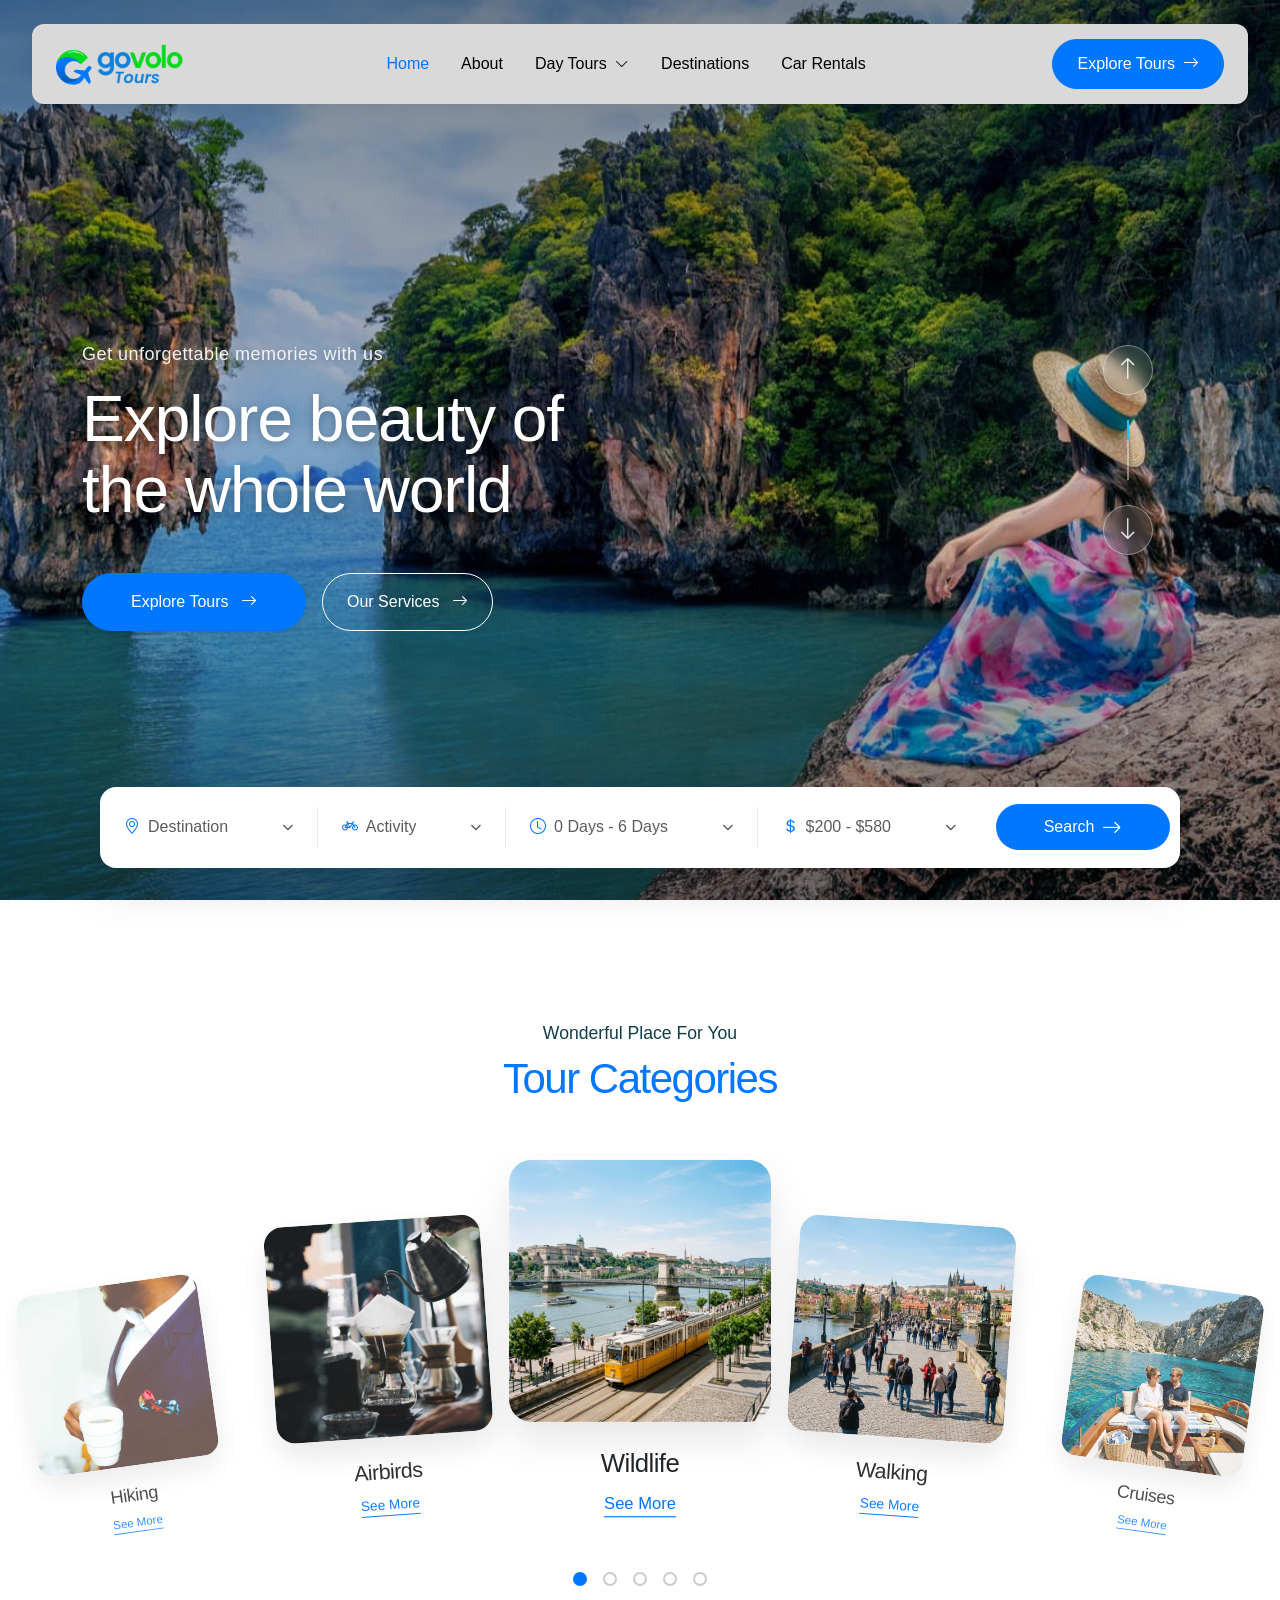
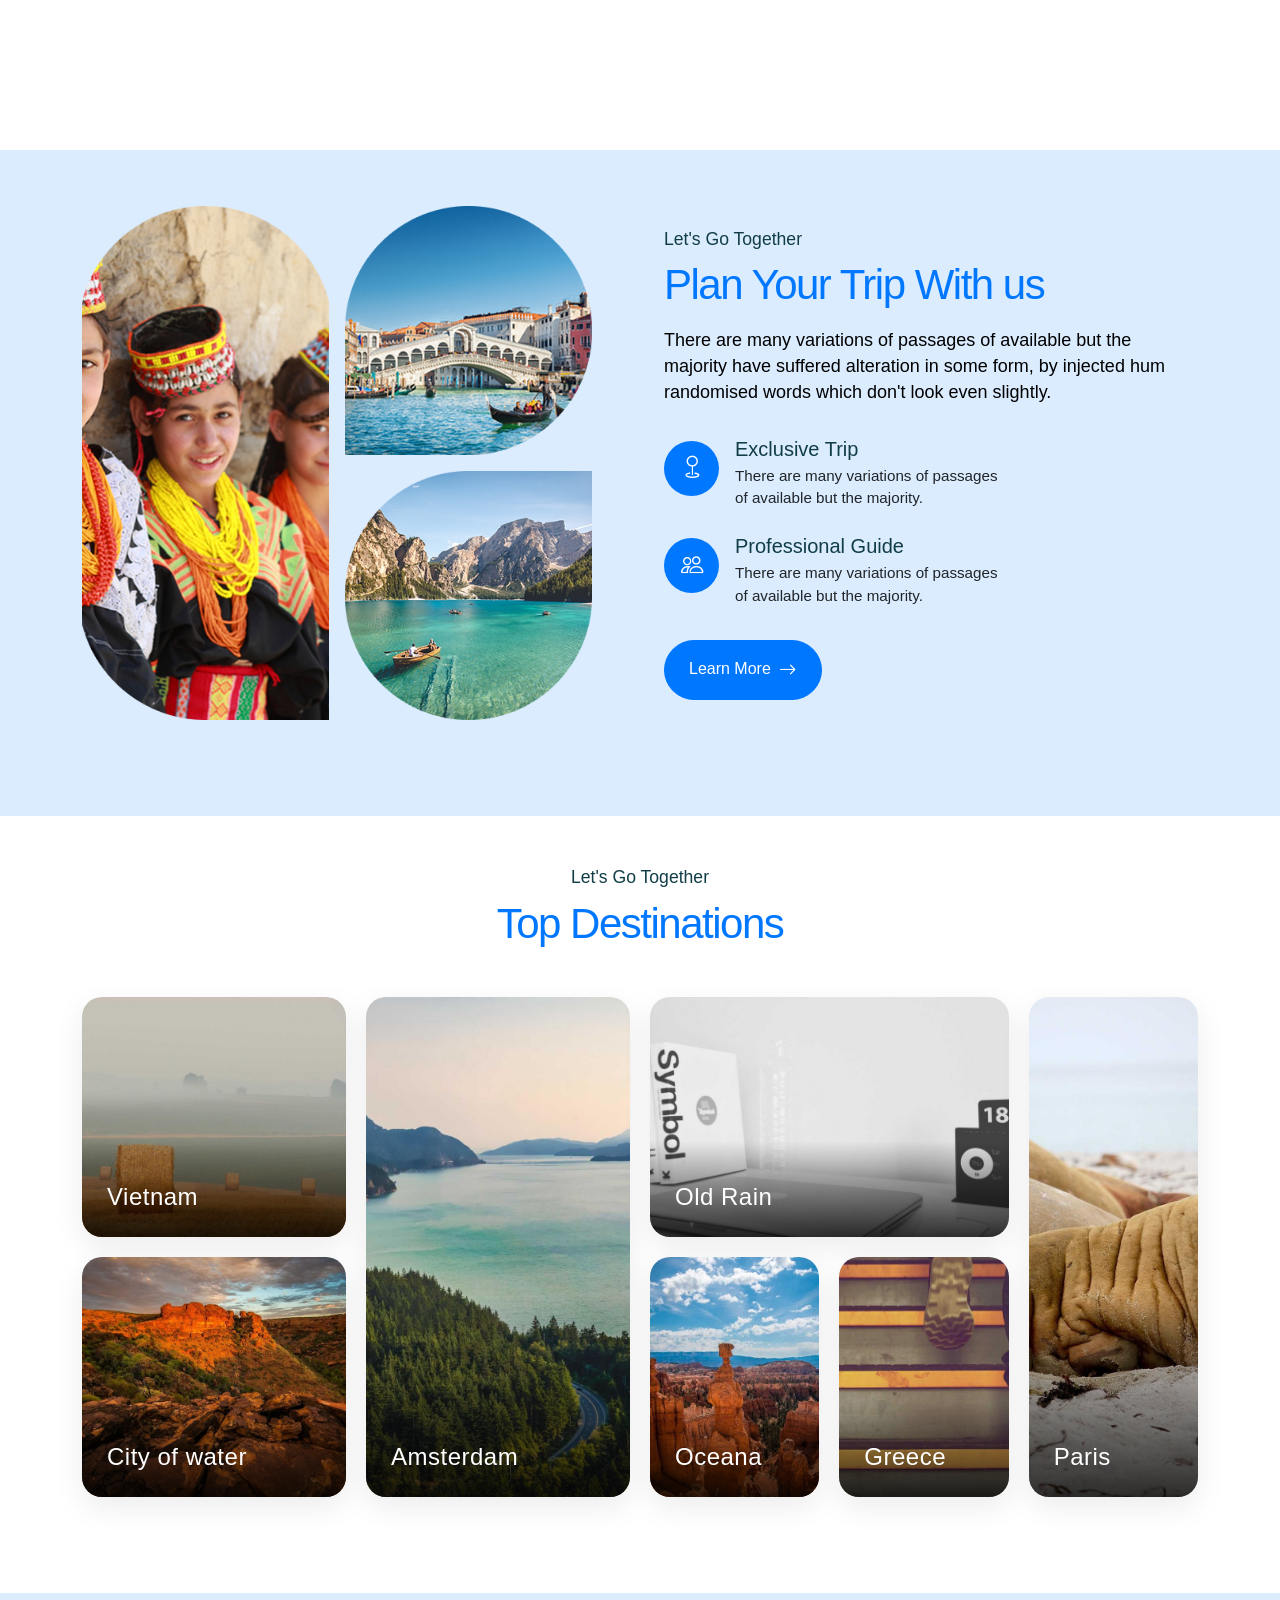
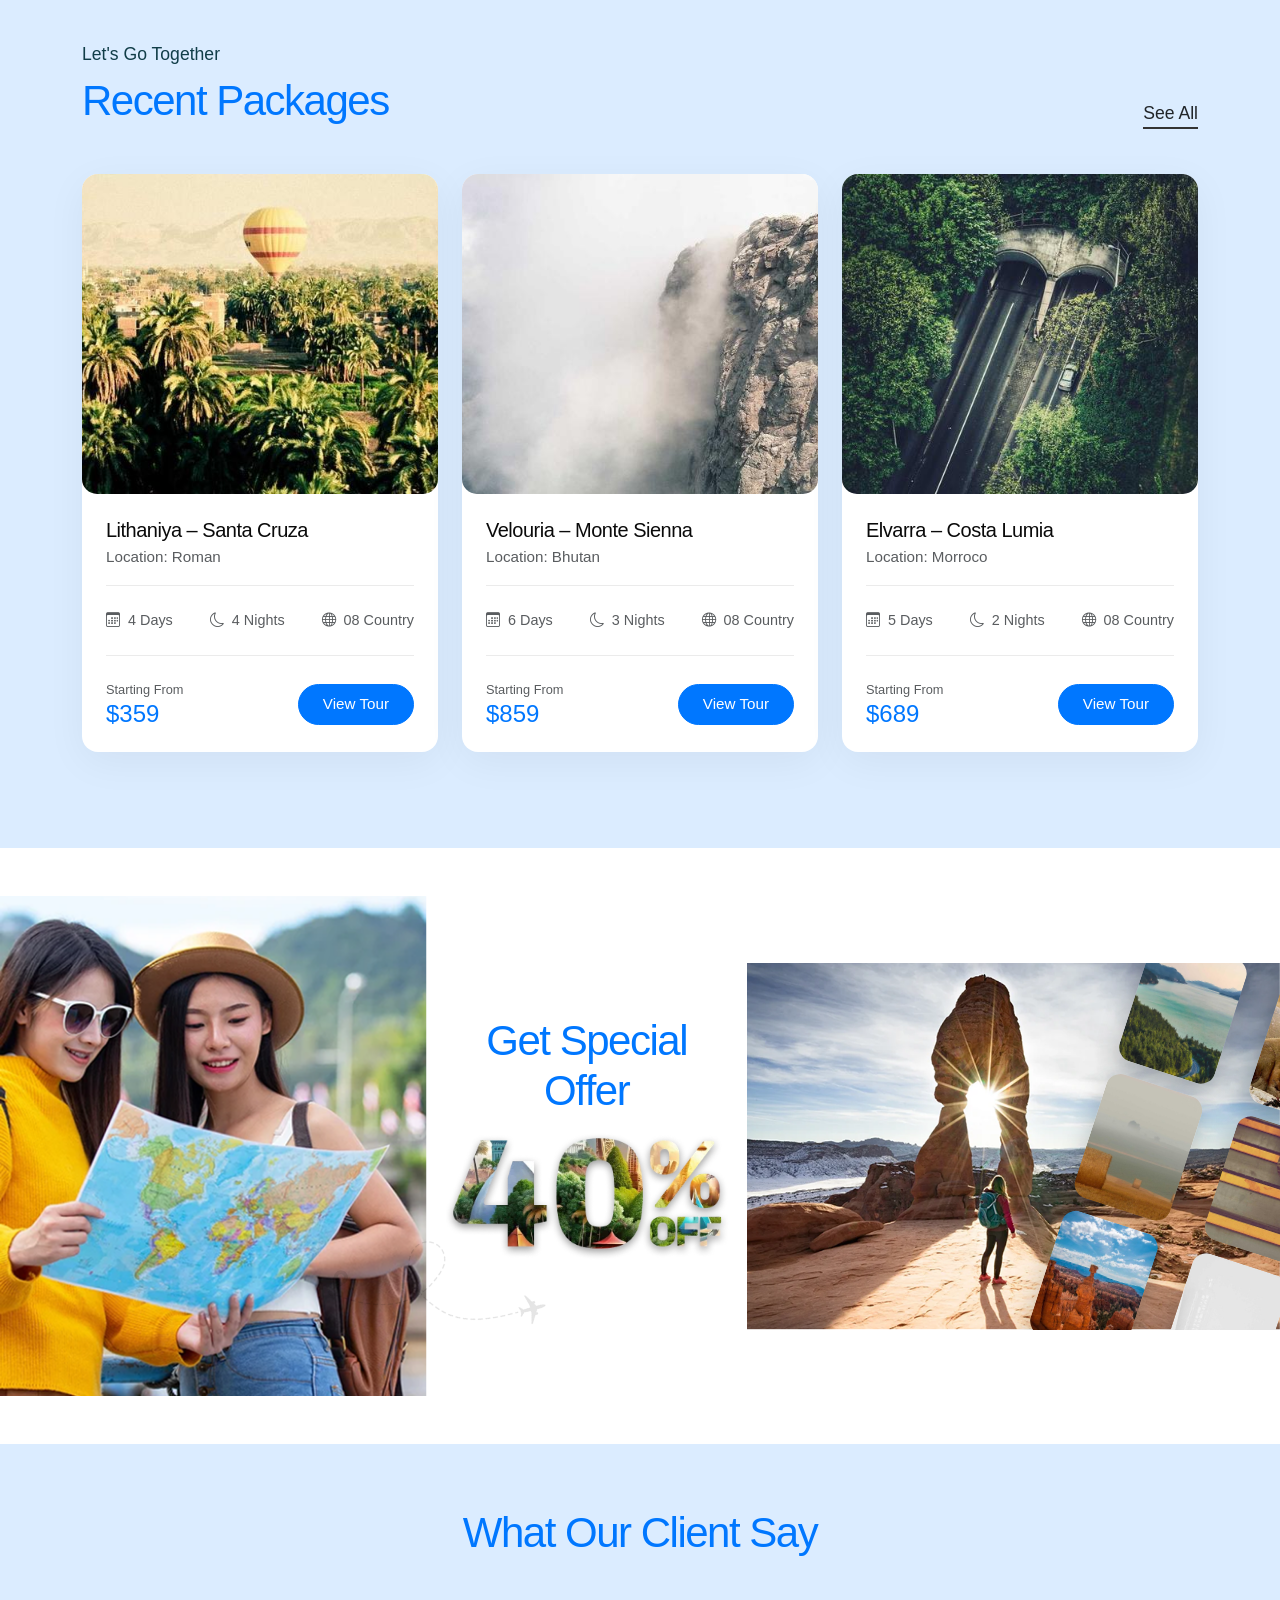
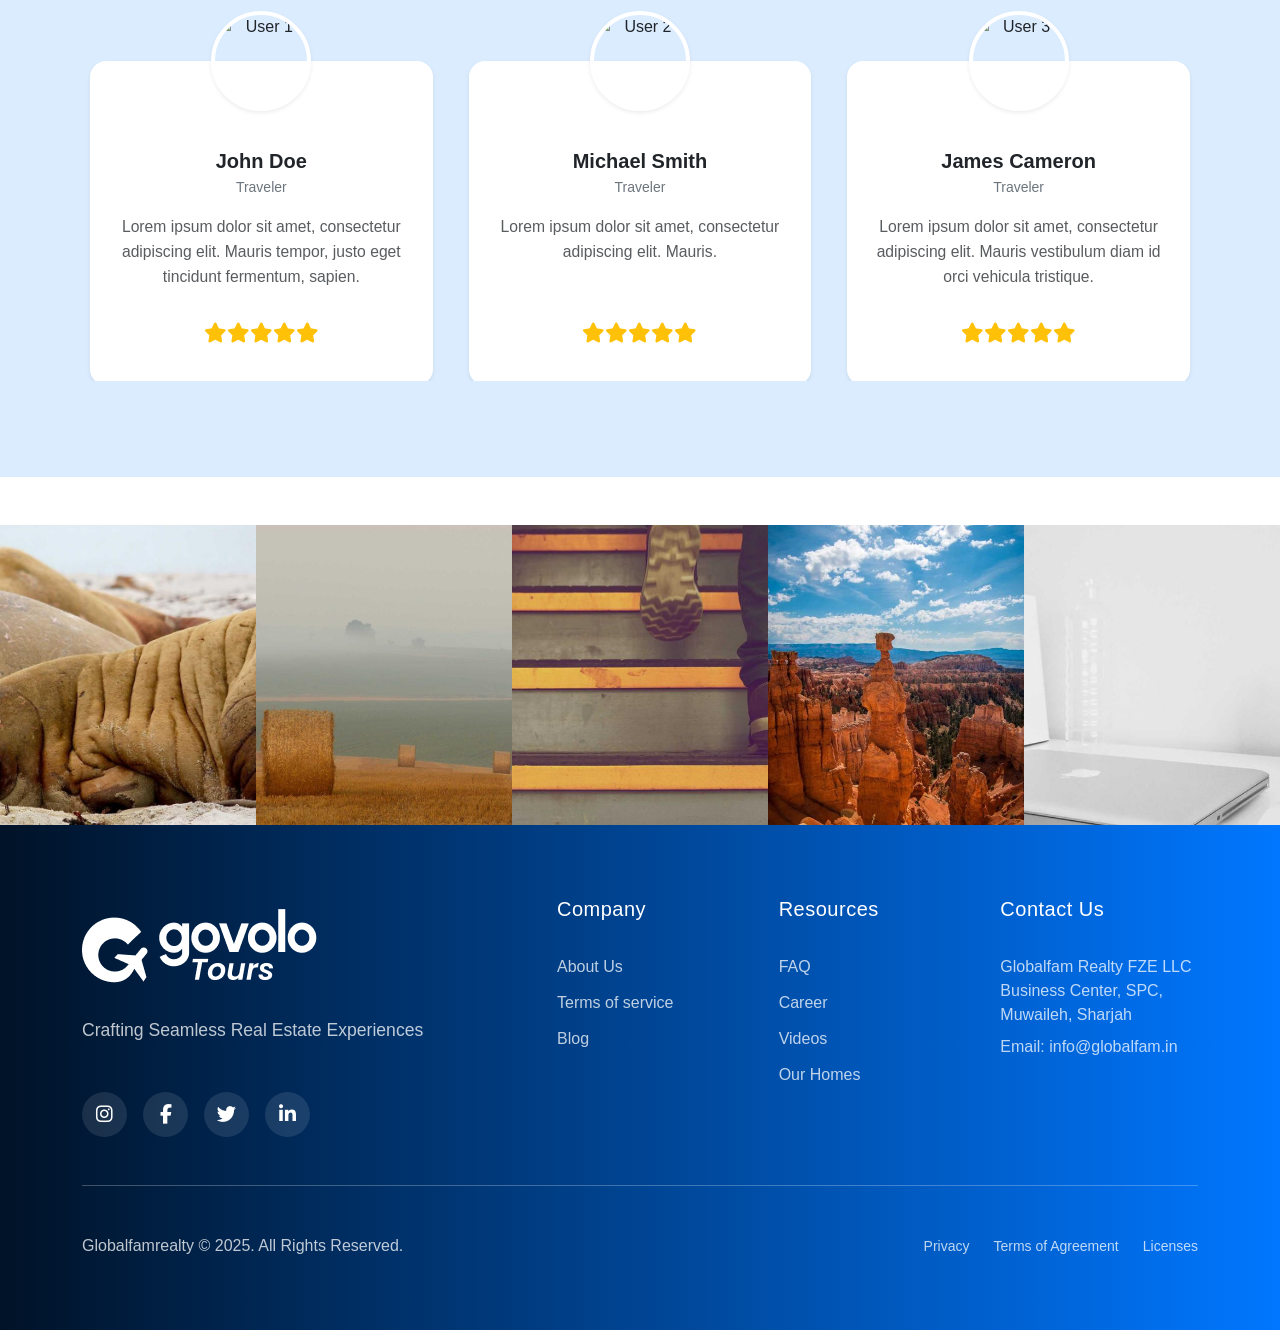
==== index.html @ 3599575d "svh push" ====
<!DOCTYPE html>
<html lang="en">

<head>
    <meta charset="UTF-8">
    <meta name="viewport" content="width=device-width, initial-scale=1.0">
    <title>Govolo Tours</title>
    <!-- Bootstrap 5 CSS -->
    <link href="https://cdn.jsdelivr.net/npm/bootstrap@5.3.2/dist/css/bootstrap.min.css" rel="stylesheet">
    <!-- Bootstrap Icons -->
    <link rel="stylesheet" href="https://cdn.jsdelivr.net/npm/bootstrap-icons@1.11.3/font/bootstrap-icons.min.css">
    <!-- Font Awesome -->
    <link rel="stylesheet" href="https://cdnjs.cloudflare.com/ajax/libs/font-awesome/6.4.2/css/all.min.css">
    <!-- Clash Grotesk Font -->
    <link href="https://api.fontshare.com/v2/css?f[]=clash-grotesk@400,500,600,700&display=swap" rel="stylesheet">

    <!-- Owl Carousel CSS -->
    <link rel="stylesheet" href="https://cdnjs.cloudflare.com/ajax/libs/OwlCarousel2/2.3.4/assets/owl.carousel.min.css">
    <link rel="stylesheet" href="https://cdnjs.cloudflare.com/ajax/libs/OwlCarousel2/2.3.4/assets/owl.theme.default.min.css">
    <!-- Fancybox CSS -->
    <link rel="stylesheet" href="https://cdn.jsdelivr.net/npm/@fancyapps/ui@5.0/dist/fancybox/fancybox.css"/>

    <!-- Custom CSS -->
    <link rel="stylesheet" href="style.css">
</head>

<body>

    <!-- Desktop & Mobile Navbar -->
    <nav class="navbar navbar-expand-lg fixed-top custom-navbar">
        <div class="container-fluid px-3">
            <!-- Brand -->
            <a class="navbar-brand d-flex align-items-center" href="#">
                <img src="assets/Group_1.png" alt="Govolo Tours">
            </a>

            <!-- Mobile Toggle Button (Triggers Offcanvas Drawer) -->
            <button class="navbar-toggler border-0 shadow-none d-lg-none p-0" type="button" data-bs-toggle="offcanvas"
                data-bs-target="#mobileDrawer" aria-controls="mobileDrawer">
                <span class="navbar-toggler-icon"></span>
            </button>

            <!-- Desktop Menu -->
            <div class="collapse navbar-collapse d-none d-lg-flex" id="desktopNav">
                <ul class="navbar-nav mx-auto mb-2 mb-lg-0 gap-3">
                    <li class="nav-item">
                        <a class="nav-link active" aria-current="page" href="#">Home</a>
                    </li>
                    <li class="nav-item">
                        <a class="nav-link" href="#">About</a>
                    </li>
                    <!-- Dropdown on Hover for Desktop -->
                    <li class="nav-item dropdown hover-dropdown">
                        <a class="nav-link" href="#" role="button" aria-expanded="false">
                            Day Tours <i class="bi bi-chevron-down ms-1 small dropdown-icon"></i>
                        </a>
                        <ul class="dropdown-menu">
                            <li><a class="dropdown-item" href="#">City Tours</a></li>
                            <li><a class="dropdown-item" href="#">Nature Walks</a></li>
                            <li>
                                <hr class="dropdown-divider">
                            </li>
                            <li><a class="dropdown-item" href="#">Special Offers</a></li>
                        </ul>
                    </li>
                    <li class="nav-item">
                        <a class="nav-link" href="#">Destinations</a>
                    </li>
                    <li class="nav-item">
                        <a class="nav-link" href="#">Car Rentals</a>
                    </li>
                </ul>
                <div class="d-flex align-items-center">
                    <button class="btn btn-primary rounded-pill px-4 nav-explore-btn " type="button">Explore Tours <i
                            class="bi bi-arrow-right ms-2   align-text-bottom"></i></button>
                </div>
            </div>
        </div>
    </nav>




    <!-- Custom Mobile Drawer (Offcanvas) -->
    <div class="offcanvas offcanvas-start custom-mobile-drawer border-0 shadow-sm" tabindex="-1" id="mobileDrawer"
        aria-labelledby="mobileDrawerLabel">
        <div class="offcanvas-header border-bottom-0 mt-2 px-4">
            <h5 class="offcanvas-title" id="mobileDrawerLabel">
                <img src="assets/Group_1.png" alt="Govolo Tours" style="height: 36px; width: auto;">
            </h5>
            <button type="button" class="btn-close shadow-none p-2" data-bs-dismiss="offcanvas"
                aria-label="Close"></button>
        </div>
        <div class="offcanvas-body px-4 pt-1">
            <div class="accordion accordion-flush mobile-nav-accordion" id="mobileNavAccordion">
                <div class="nav-item mb-3">
                    <a class="nav-link active  fs-5" href="#">Home</a>
                </div>
                <div class="nav-item mb-3">
                    <a class="nav-link  fs-5" href="#">About</a>
                </div>
                <!-- Accordion for Mobile Dropdown (Clean/Modern integration) -->
                <div class="accordion-item border-0 mb-3 bg-transparent">
                    <h2 class="accordion-header" id="headingDayTours">
                        <button class="accordion-button collapsed px-0 py-0 shadow-none bg-transparent  fs-5"
                            type="button" data-bs-toggle="collapse" data-bs-target="#collapseDayTours"
                            aria-expanded="false" aria-controls="collapseDayTours">
                            Day Tours
                        </button>
                    </h2>
                    <div id="collapseDayTours" class="accordion-collapse collapse" aria-labelledby="headingDayTours"
                        data-bs-parent="#mobileNavAccordion">
                        <div class="accordion-body px-3 py-2 mt-2 border-start border-2 border-light">
                            <ul class="list-unstyled mb-0 d-flex flex-column gap-3">
                                <li><a href="#" class="text-decoration-none text-muted  py-1 d-block nav-sublink">City
                                        Tours</a></li>
                                <li><a href="#" class="text-decoration-none text-muted  py-1 d-block nav-sublink">Nature
                                        Walks</a></li>
                                <li><a href="#"
                                        class="text-decoration-none text-muted  py-1 d-block nav-sublink">Special
                                        Offers</a></li>
                            </ul>
                        </div>
                    </div>
                </div>
                <div class="nav-item mb-3">
                    <a class="nav-link  fs-5" href="#">Destinations</a>
                </div>
                <div class="nav-item mb-3">
                    <a class="nav-link  fs-5" href="#">Car Rentals</a>
                </div>
            </div>

            <button
                class="btn btn-primary rounded-pill w-100 py-3 mt-4 fs-6  d-flex align-items-center justify-content-center mobile-explore-btn"
                type="button">
                Explore Tours <i class="bi bi-arrow-right ms-2"></i>
            </button>
        </div>
    </div>






    <!-- Hero Section -->
    <section class="hero-section position-relative w-100 vh-100 bg-dark">
        <div class="slider-bg-container h-100 w-100 position-absolute top-0 start-0 z-0 overflow-hidden">
        </div>

        <!-- Hero Content Overlay -->
        <div class="container h-100 position-relative z-2">
            <!-- Content layout -->
            <div class="row h-100 align-items-center justify-content-center justify-content-lg-start">
                <div class="col-lg-8 col-md-10 text-white hero-content-box mt-4 mt-lg-5 pt-4 text-center text-lg-start">
                    <p class="mb-3 text-light hero-subtitle">Get unforgettable memories with us</p>
                    <h1 class="display-4 mb-4 pe-lg-5 hero-title" style="line-height: 1.1;">Explore beauty of<br
                            class="d-none d-sm-block"> the whole world</h1>

                    <div
                        class="d-flex flex-nowrap flex-lg-wrap justify-content-center justify-content-lg-start gap-2 gap-lg-3 mt-4 mt-lg-5">
                        <button
                            class="btn btn-primary rounded-pill px-3 px-lg-5 py-2 py-lg-3 action-btn shadow-sm fs-6">Explore
                            Tours <i class="bi bi-arrow-right ms-1 ms-lg-2"></i></button>
                        <button
                            class="btn btn-outline-light rounded-pill px-3 px-lg-4 py-2 py-lg-3 action-btn bg-transparent text-white border-white hover-fill fs-6">Our
                            Services <i class="bi bi-arrow-right ms-1 ms-lg-2"></i></button>
                    </div>
                </div>
            </div>

            <!-- Desktop Right-side Vertical Navigation Arrows -->
            <div class="slider-controls d-none d-lg-flex flex-column align-items-center justify-content-center position-absolute top-50 end-0 translate-middle-y z-3 pe-5 me-2 pointer-events-none"
                style="height: 300px;">
                <button
                    class="btn btn-link pointer-events-auto text-white text-decoration-none p-0 mb-3 slider-btn slide-prev"
                    aria-label="Previous Slide">
                    <div
                        class="slider-circle rounded-circle border border-white d-flex align-items-center justify-content-center">
                        <i class="bi bi-arrow-up fw-lighter" style="font-size: 1.5rem;"></i>
                    </div>
                </button>

                <!-- Vertical Progress Line -->
                <div class="slider-track my-2 position-relative d-flex justify-content-center"
                    style="height: 60px; width: 2px;">
                    <div class="track-line position-absolute h-100"
                        style="width: 2px; background-color: rgba(255,255,255,0.4);"></div>
                    <div class="track-indicator position-absolute w-100 bg-info rounded-pill"
                        style="height: 33.33%; top: 0; left: 0;"></div>
                </div>

                <button
                    class="btn btn-link pointer-events-auto text-white text-decoration-none p-0 mt-3 slider-btn slide-next"
                    aria-label="Next Slide">
                    <div
                        class="slider-circle rounded-circle border border-white d-flex align-items-center justify-content-center">
                        <i class="bi bi-arrow-down fw-lighter" style="font-size: 1.5rem;"></i>
                    </div>
                </button>
            </div>





            <div
                class="filter-bar-wrapper d-none d-md-flex position-absolute start-50 translate-middle-x z-3 w-100 px-4 justify-content-center">
                <div class="filter-bar bg-white rounded-pill shadow-lg d-flex align-items-center w-100 mx-auto"
                    style="max-width: 1080px; padding: 0.6rem 0.6rem 0.6rem 1.5rem;">

                    <!-- Destination -->
                    <div class="filter-item d-flex align-items-center flex-fill pe-3 pe-xl-4 border-end border-light">
                        <i class="bi bi-geo-alt text-primary fs-6 me-2"></i>
                        <div class="dropdown custom-filter-dropdown w-100">
                            <button
                                class="btn px-0 py-2 border-0 shadow-none dropdown-toggle d-flex align-items-center justify-content-between w-100 text-muted fw-medium"
                                type="button" data-bs-toggle="dropdown" aria-expanded="false">
                                <span class="selected-value text-truncate d-inline-block text-start"
                                    style="max-width: 120px;">Destination</span>
                                <i class="fa-solid fa-chevron-down ms-2" style="font-size: 0.70rem;"></i>
                            </button>
                            <ul class="dropdown-menu border-0 shadow rounded-4 py-2 mt-3 w-100">
                                <li><a class="dropdown-item fw-medium" href="#">Destination</a></li>
                                <li><a class="dropdown-item fw-medium" href="#">Maldives</a></li>
                                <li><a class="dropdown-item fw-medium" href="#">Halong Bay, Thailand</a></li>
                                <li><a class="dropdown-item fw-medium" href="#">Swiss Alps</a></li>
                            </ul>
                        </div>
                    </div>

                    <!-- Activity -->
                    <div class="filter-item d-flex align-items-center flex-fill px-3 px-xl-4 border-end border-light">
                        <i class="bi bi-bicycle text-primary fs-6 me-2"></i>
                        <div class="dropdown custom-filter-dropdown w-100">
                            <button
                                class="btn px-0 py-2 border-0 shadow-none dropdown-toggle d-flex align-items-center justify-content-between w-100 text-muted fw-medium"
                                type="button" data-bs-toggle="dropdown" aria-expanded="false">
                                <span class="selected-value text-truncate d-inline-block text-start"
                                    style="max-width: 120px;">Activity</span>
                                <i class="fa-solid fa-chevron-down ms-2" style="font-size: 0.70rem;"></i>
                            </button>
                            <ul class="dropdown-menu border-0 shadow rounded-4 py-2 mt-3 w-100">
                                <li><a class="dropdown-item fw-medium" href="#">Activity</a></li>
                                <li><a class="dropdown-item fw-medium" href="#">Sightseeing</a></li>
                                <li><a class="dropdown-item fw-medium" href="#">Hiking & Trekking</a></li>
                                <li><a class="dropdown-item fw-medium" href="#">Relaxing</a></li>
                            </ul>
                        </div>
                    </div>

                    <!-- Date Range -->
                    <div class="filter-item d-flex align-items-center flex-fill px-3 px-xl-4 border-end border-light">
                        <i class="bi bi-clock text-primary fs-6 me-2"></i>
                        <div class="dropdown custom-filter-dropdown w-100">
                            <button
                                class="btn px-0 py-2 border-0 shadow-none dropdown-toggle d-flex align-items-center justify-content-between w-100 text-muted fw-medium"
                                type="button" data-bs-toggle="dropdown" aria-expanded="false">
                                <span class="selected-value text-truncate d-inline-block text-start"
                                    style="max-width: 140px;">0 Days - 6 Days</span>
                                <i class="fa-solid fa-chevron-down ms-2" style="font-size: 0.70rem;"></i>
                            </button>
                            <ul class="dropdown-menu border-0 shadow rounded-4 py-2 mt-3 w-100">
                                <li><a class="dropdown-item fw-medium" href="#">0 Days - 6 Days</a></li>
                                <li><a class="dropdown-item fw-medium" href="#">7 Days - 14 Days</a></li>
                                <li><a class="dropdown-item fw-medium" href="#">15+ Days</a></li>
                            </ul>
                        </div>
                    </div>

                    <!-- Price Range -->
                    <div class="filter-item d-flex align-items-center flex-fill px-3 px-xl-4">
                        <i class="bi bi-currency-dollar text-primary fs-6 me-2"></i>
                        <div class="dropdown custom-filter-dropdown w-100">
                            <button
                                class="btn px-0 py-2 border-0 shadow-none dropdown-toggle d-flex align-items-center justify-content-between w-100 text-muted fw-medium"
                                type="button" data-bs-toggle="dropdown" aria-expanded="false">
                                <span class="selected-value text-truncate d-inline-block text-start"
                                    style="max-width: 120px;">$200 - $580</span>
                                <i class="fa-solid fa-chevron-down ms-2" style="font-size: 0.70rem;"></i>
                            </button>
                            <ul class="dropdown-menu border-0 shadow rounded-4 py-2 mt-3 w-100">
                                <li><a class="dropdown-item fw-medium" href="#">$200 - $580</a></li>
                                <li><a class="dropdown-item fw-medium" href="#">$580 - $1000</a></li>
                                <li><a class="dropdown-item fw-medium" href="#">$1000+</a></li>
                            </ul>
                        </div>
                    </div>

                    <!-- Search Button -->
                    <div class="px-3 pe-0 d-flex flex-shrink-0 py-2">
                        <button
                            class="btn btn-primary rounded-pill px-5 py-2 search-btn d-flex align-items-center text-white fs-6 shadow-none border-0 ">
                            Search <i class="bi bi-arrow-right ms-2 fs-5 fw-light"></i>
                        </button>
                    </div>

                </div>
            </div>

            <!-- Mobile Floating Minimal Filter Button -->
            <div
                class="d-md-none position-absolute bottom-0 start-50 translate-middle-x z-3 pb-4 d-flex justify-content-center">
                <button
                    class="btn bg-white text-dark rounded-pill shadow-sm d-flex align-items-center justify-content-center mobile-filter-btn"
                    data-bs-toggle="modal" data-bs-target="#mobileFilterModal"
                    style="padding: 0.6rem 2rem; border: 1px solid rgba(0,0,0,0.06);">
                    <i class="bi bi-sliders me-2 fs-5 fw-medium"></i> <span class="fw-medium fs-6">Filter Tours</span>
                </button>
            </div>
        </div>
    </section>

    <!-- Mobile Filter Modal -->
    <div class="modal fade" id="mobileFilterModal" tabindex="-1" aria-labelledby="mobileFilterModalLabel"
        aria-hidden="true">
        <div class="modal-dialog modal-dialog-bottom modal-dialog-centered mx-3">
            <div class="modal-content border-0 shadow-lg" style="border-radius: 20px;">
                <div class="modal-header border-bottom-0 pb-0">
                    <h5 class="modal-title fw-bold" id="mobileFilterModalLabel">Filter Tours</h5>
                    <button type="button" class="btn-close shadow-none" data-bs-dismiss="modal"
                        aria-label="Close"></button>
                </div>
                <div class="modal-body">
                    <div class="mb-4">
                        <label class="form-label text-muted small fw-medium text-uppercase mb-2"><i
                                class="bi bi-geo-alt text-primary me-1"></i> Destination</label>
                        <div class="dropdown custom-filter-dropdown">
                            <button
                                class="btn btn-light bg-light rounded-3 text-dark fw-medium d-flex align-items-center justify-content-between py-2 px-3 w-100 shadow-none border-0"
                                type="button" data-bs-toggle="dropdown" aria-expanded="false">
                                <span class="selected-value fs-6">All Destinations</span>
                                <i class="fa-solid fa-chevron-down text-muted" style="font-size: 0.75rem;"></i>
                            </button>
                            <ul class="dropdown-menu border-0 shadow-sm mt-1 rounded-3 py-2 w-100 bg-white">
                                <li><a class="dropdown-item py-2 fw-medium" href="#">All Destinations</a></li>
                                <li><a class="dropdown-item py-2 fw-medium" href="#">Maldives</a></li>
                                <li><a class="dropdown-item py-2 fw-medium" href="#">Halong Bay, Thailand</a></li>
                                <li><a class="dropdown-item py-2 fw-medium" href="#">Swiss Alps</a></li>
                            </ul>
                        </div>
                    </div>
                    <div class="mb-4">
                        <label class="form-label text-muted small fw-medium text-uppercase mb-2"><i
                                class="bi bi-bicycle text-primary me-1"></i> Activity</label>
                        <div class="dropdown custom-filter-dropdown">
                            <button
                                class="btn btn-light bg-light rounded-3 text-dark fw-medium d-flex align-items-center justify-content-between py-2 px-3 w-100 shadow-none border-0"
                                type="button" data-bs-toggle="dropdown" aria-expanded="false">
                                <span class="selected-value fs-6">All Activities</span>
                                <i class="fa-solid fa-chevron-down text-muted" style="font-size: 0.75rem;"></i>
                            </button>
                            <ul class="dropdown-menu border-0 shadow-sm mt-1 rounded-3 py-2 w-100 bg-white">
                                <li><a class="dropdown-item py-2 fw-medium" href="#">All Activities</a></li>
                                <li><a class="dropdown-item py-2 fw-medium" href="#">Sightseeing</a></li>
                                <li><a class="dropdown-item py-2 fw-medium" href="#">Hiking & Trekking</a></li>
                                <li><a class="dropdown-item py-2 fw-medium" href="#">Relaxing</a></li>
                            </ul>
                        </div>
                    </div>
                    <div class="mb-4">
                        <label class="form-label text-muted small fw-medium text-uppercase mb-2"><i
                                class="bi bi-clock text-primary me-1"></i> Duration</label>
                        <div class="dropdown custom-filter-dropdown">
                            <button
                                class="btn btn-light bg-light rounded-3 text-dark fw-medium d-flex align-items-center justify-content-between py-2 px-3 w-100 shadow-none border-0"
                                type="button" data-bs-toggle="dropdown" aria-expanded="false">
                                <span class="selected-value fs-6">0 Days - 6 Days</span>
                                <i class="fa-solid fa-chevron-down text-muted" style="font-size: 0.75rem;"></i>
                            </button>
                            <ul class="dropdown-menu border-0 shadow-sm mt-1 rounded-3 py-2 w-100 bg-white">
                                <li><a class="dropdown-item py-2 fw-medium" href="#">0 Days - 6 Days</a></li>
                                <li><a class="dropdown-item py-2 fw-medium" href="#">7 Days - 14 Days</a></li>
                                <li><a class="dropdown-item py-2 fw-medium" href="#">15+ Days</a></li>
                            </ul>
                        </div>
                    </div>
                    <div class="mb-4">
                        <label class="form-label text-muted small fw-medium text-uppercase mb-2"><i
                                class="bi bi-currency-dollar text-primary me-1"></i> Price Range</label>
                        <div class="dropdown custom-filter-dropdown">
                            <button
                                class="btn btn-light bg-light rounded-3 text-dark fw-medium d-flex align-items-center justify-content-between py-2 px-3 w-100 shadow-none border-0"
                                type="button" data-bs-toggle="dropdown" aria-expanded="false">
                                <span class="selected-value fs-6">$200 - $580</span>
                                <i class="fa-solid fa-chevron-down text-muted" style="font-size: 0.75rem;"></i>
                            </button>
                            <ul class="dropdown-menu border-0 shadow-sm mt-1 rounded-3 py-2 w-100 bg-white">
                                <li><a class="dropdown-item py-2 fw-medium" href="#">$200 - $580</a></li>
                                <li><a class="dropdown-item py-2 fw-medium" href="#">$580 - $1000</a></li>
                                <li><a class="dropdown-item py-2 fw-medium" href="#">$1000+</a></li>
                            </ul>
                        </div>
                    </div>
                    <button
                        class="btn btn-primary rounded-pill w-100 py-3 mt-2 shadow-sm  fs-6 d-flex align-items-center justify-content-center"
                        data-bs-dismiss="modal">
                        Apply Filters <i class="bi bi-arrow-right ms-2"></i>
                    </button>
                </div>
            </div>
        </div>
    </div>
    </div>

    <!-- Tour Categories Section -->
    <section class="tour-categories-section py-5 bg-white overflow-hidden mt-5">
        <div class="container text-center mb-5 mt-4">
            <p class="section-subtitle">Wonderful Place For You</p>
            <h2 class="section-title">Tour Categories</h2>
        </div>

        <div class="container-fluid px-0 mb-5 pb-5">
            <div class="owl-carousel custom-arch-carousel mt-3">

                <!-- Item 1 -->
                <div class="item">
                    <div class="category-card mx-2">
                        <img src="assets/cat_wildlife.png" alt="Wildlife" class="img-fluid">
                        <h4 class="category-title mt-4 mb-2">Wildlife</h4>
                        <a href="#" class="category-link">See More</a>
                    </div>
                </div>

                <!-- Item 2 -->
                <div class="item">
                    <div class="category-card mx-2">
                        <img src="assets/cat_walking.png" alt="Walking" class="img-fluid">
                        <h4 class="category-title mt-4 mb-2">Walking</h4>
                        <a href="#" class="category-link">See More</a>
                    </div>
                </div>

                <!-- Item 3 -->
                <div class="item">
                    <div class="category-card mx-2">
                        <img src="assets/cat_cruises.png" alt="Cruises" class="img-fluid">
                        <h4 class="category-title mt-4 mb-2">Cruises</h4>
                        <a href="#" class="category-link">See More</a>
                    </div>
                </div>

                <!-- Item 4 -->
                <div class="item">
                    <div class="category-card mx-2">
                        <img src="assets/cat_hiking.jpg" alt="Hiking" class="img-fluid">
                        <h4 class="category-title mt-4 mb-2">Hiking</h4>
                        <a href="#" class="category-link">See More</a>
                    </div>
                </div>

                <!-- Item 5 -->
                <div class="item">
                    <div class="category-card mx-2">
                        <img src="assets/cat_airbirds.jpg" alt="Airbirds" class="img-fluid">
                        <h4 class="category-title mt-4 mb-2">Airbirds</h4>
                        <a href="#" class="category-link">See More</a>
                    </div>
                </div>



            </div>

            <!-- Custom Navigation Dots for Arch Carousel -->
            <div class="custom-arch-dots d-flex justify-content-center align-items-center gap-3 mt-2">
                <!-- Dots are dynamically generated via JavaScript -->
            </div>

        </div>
    </section>

    <!-- Plan Your Trip Section -->
    <section class="plan-trip-section py-5 pb-lg-5 pt-lg-2 overflow-hidden">
        <div class="container py-lg-5">
            <div class="row align-items-center">
                <!-- Left Images (Placed without CSS shapes as requested) -->
                <div class="col-lg-6 mb-5 mb-lg-0 pe-lg-5">
                    <div class="row g-3">
                        <!-- Tall Left Image -->
                        <div class="col-6">
                            <img src="assets/about_1_1.jpg.png" alt="Plan Trip"
                                class="img-fluid w-100 h-100 object-fit-cover">
                        </div>
                        <!-- Stacked Right Images -->
                        <div class="col-6 d-flex flex-column gap-3">
                            <img src="assets/about_1_2.jpg.png" alt="Venice" class="img-fluid w-100">
                            <img src="assets/about_1_3.jpg.png" alt="Lake" class="img-fluid w-100">
                        </div>
                    </div>
                </div>

                <!-- Right Content -->
                <div class="col-lg-6 ps-lg-4">
                    <p class="section-subtitle">Let's Go Together</p>
                    <h2 class="section-title mb-3">Plan Your Trip With us</h2>
                    <p class="plan-desc  mb-4 pb-2">There are many variations of passages of available but the
                        majority have suffered alteration in some form, by injected hum randomised words which don't
                        look even slightly.</p>

                    <div class="features-list mb-4">
                        <!-- Feature 1 -->
                        <div class="feature-item d-flex align-items-start mb-4">
                            <div class="feature-icon bg-primary text-white rounded-circle d-flex justify-content-center align-items-center me-3 mt-1"
                                style="width: 55px; height: 55px; font-size: 1.4rem; flex-shrink: 0;">
                                <i class="bi bi-geo"></i>
                            </div>
                            <div>
                                <h5 class="feature-title mb-1  fs-5">Exclusive Trip</h5>
                                <p class=" mb-0" style="font-size: 0.95rem;">There are many variations of
                                    passages<br>of available but the majority.</p>
                            </div>
                        </div>

                        <!-- Feature 2 -->
                        <div class="feature-item d-flex align-items-start mb-4">
                            <div class="feature-icon bg-primary text-white rounded-circle d-flex justify-content-center align-items-center me-3 mt-1"
                                style="width: 55px; height: 55px; font-size: 1.4rem; flex-shrink: 0;">
                                <i class="bi bi-people"></i>
                            </div>
                            <div>
                                <h5 class="feature-title mb-1  fs-5">Professional Guide</h5>
                                <p class=" mb-0" style="font-size: 0.95rem;">There are many variations of
                                    passages<br>of available but the majority.</p>
                            </div>
                        </div>
                    </div>

                    <!-- Buttons -->
                    <a href="#" class="btn btn-primary rounded-pill px-4 py-3  mt-2 plan-btn">Learn More <i
                            class="bi bi-arrow-right ms-1 align-middle" style="font-size:1.1rem"></i></a>
                </div>
            </div>
        </div>
    </section>

    <!-- Top Destinations Section -->
    <section class="top-destinations-section py-5">
        <div class="container text-center mb-5">
            <p class="section-subtitle">Let's Go Together</p>
            <h2 class="section-title">Top Destinations</h2>
        </div>

        <div class="container pb-5">
            <div class="destinations-grid">
                <!-- Vietnam -->
                <div class="dest-card dest-vietnam">
                    <img src="assets/dest_vietnam.jpg" alt="Vietnam">
                    <div class="dest-overlay">
                        <h4 class="dest-title">Vietnam</h4>
                    </div>
                </div>
                <!-- Amsterdam -->
                <div class="dest-card dest-amsterdam">
                    <img src="assets/dest_amsterdam.jpg" alt="Amsterdam">
                    <div class="dest-overlay">
                        <h4 class="dest-title">Amsterdam</h4>
                    </div>
                </div>
                <!-- Old Rain -->
                <div class="dest-card dest-oldrain">
                    <img src="assets/dest_oldrain.jpg" alt="Old Rain">
                    <div class="dest-overlay">
                        <h4 class="dest-title">Old Rain</h4>
                    </div>
                </div>
                <!-- Paris -->
                <div class="dest-card dest-paris">
                    <img src="assets/dest_paris.jpg" alt="Paris">
                    <div class="dest-overlay">
                        <h4 class="dest-title">Paris</h4>
                    </div>
                </div>
                <!-- City of water -->
                <div class="dest-card dest-water">
                    <img src="assets/dest_water.jpg" alt="City of water">
                    <div class="dest-overlay">
                        <h4 class="dest-title">City of water</h4>
                    </div>
                </div>
                <!-- Oceana -->
                <div class="dest-card dest-oceana">
                    <img src="assets/dest_oceana.jpg" alt="Oceana">
                    <div class="dest-overlay">
                        <h4 class="dest-title">Oceana</h4>
                    </div>
                </div>
                <!-- Greece -->
                <div class="dest-card dest-greece">
                    <img src="assets/dest_greece.jpg" alt="Greece">
                    <div class="dest-overlay">
                        <h4 class="dest-title">Greece</h4>
                    </div>
                </div>
            </div>
        </div>
    </section>
  

    <!-- Recent Packages Section -->
    <section class="recent-packages-section py-5">
        <div class="container mb-5">
            <div class="d-flex flex-column flex-md-row justify-content-between align-items-md-end mb-4">
                <div>
                    <p class="section-subtitle">Let's Go Together</p>
                    <h2 class="section-title">Recent Packages</h2>
                </div>
                <div class="mt-3 mt-md-0">
                    <a href="#" class="btn-see-all text-dark fw-5 pb-1"
                        style="border-bottom: 2px solid #333; text-decoration: none; font-size: 1.1rem;">See All</a>
                </div>
            </div>

            <div class="row g-4 mt-2">
                <!-- Package 1 -->
                <div class="col-lg-4 col-md-6">
                    <div class="package-card bg-white rounded-4 overflow-hidden h-100 d-flex flex-column">
                        <div class="package-img">
                            <img src="assets/card_1.jpg" alt="Lithaniya - Santa Cruza"
                                class="w-100 h-100 object-fit-cover">
                        </div>
                        <div class="package-content p-4 flex-grow-1 d-flex flex-column">
                            <h4 class="package-title mb-1 fs-5">Lithaniya – Santa Cruza</h4>
                            <p class="package-location text-muted mb-2 pb-2" style="font-size: 0.95rem;">Location: Roman
                            </p>

                            <div class="package-meta d-flex justify-content-between mb-4 py-4 border-bottom border-top text-muted"
                                style="font-size: 0.9rem;">
                                <span><i class="bi bi-calendar3 me-1"></i> 4 Days</span>
                                <span><i class="bi bi-moon me-1"></i> 4 Nights</span>
                                <span><i class="bi bi-globe me-1"></i> 08 Country</span>
                            </div>

                            <div class="package-footer mt-auto d-flex justify-content-between align-items-center">
                                <div>
                                    <p class="text-muted mb-0" style="font-size: 0.8rem;">Starting From</p>
                                    <h5 class="text-primary price mb-0 fs-4">$359</h5>
                                </div>
                                <a href="#" class="btn btn-primary rounded-pill px-4 py-2 package-btn">View Tour</a>
                            </div>
                        </div>
                    </div>
                </div>

                <!-- Package 2 -->
                <div class="col-lg-4 col-md-6">
                    <div class="package-card bg-white rounded-4 overflow-hidden h-100 d-flex flex-column">
                        <div class="package-img">
                            <img src="assets/card_2.jpg" alt="Velouria - Monte Sienna"
                                class="w-100 h-100 object-fit-cover">
                        </div>
                        <div class="package-content p-4 flex-grow-1 d-flex flex-column">
                            <h4 class="package-title fw-bold mb-1 fs-5">Velouria – Monte Sienna</h4>
                            <p class="package-location text-muted mb-2 pb-2" style="font-size: 0.95rem;">Location:
                                Bhutan</p>

                            <div class="package-meta d-flex justify-content-between mb-4 py-4 border-bottom border-top text-muted"
                                style="font-size: 0.9rem;">
                                <span><i class="bi bi-calendar3 me-1"></i> 6 Days</span>
                                <span><i class="bi bi-moon me-1"></i> 3 Nights</span>
                                <span><i class="bi bi-globe me-1"></i> 08 Country</span>
                            </div>

                            <div class="package-footer mt-auto d-flex justify-content-between align-items-center">
                                <div>
                                    <p class="text-muted mb-0" style="font-size: 0.8rem;">Starting From</p>
                                    <h5 class="text-primary price mb-0 fs-4">$859</h5>
                                </div>
                                <a href="#" class="btn btn-primary rounded-pill px-4 py-2 package-btn">View Tour</a>
                            </div>
                        </div>
                    </div>
                </div>

                <!-- Package 3 -->
                <div class="col-lg-4 col-md-6">
                    <div class="package-card bg-white rounded-4 overflow-hidden h-100 d-flex flex-column">
                        <div class="package-img">
                            <img src="assets/card_3.jpg" alt="Elvarra - Costa Lumia"
                                class="w-100 h-100 object-fit-cover">
                        </div>
                        <div class="package-content p-4 flex-grow-1 d-flex flex-column">
                            <h4 class="package-title fw-bold mb-1 fs-5">Elvarra – Costa Lumia</h4>
                            <p class="package-location text-muted mb-2 pb-2 " style="font-size: 0.95rem;">Location:
                                Morroco</p>

                            <div class="package-meta d-flex justify-content-between mb-4 py-4 border-bottom border-top text-muted"
                                style="font-size: 0.9rem;">
                                <span><i class="bi bi-calendar3 me-1"></i> 5 Days</span>
                                <span><i class="bi bi-moon me-1"></i> 2 Nights</span>
                                <span><i class="bi bi-globe me-1"></i> 08 Country</span>
                            </div>

                            <div class="package-footer mt-auto d-flex justify-content-between align-items-center">
                                <div>
                                    <p class="text-muted mb-0" style="font-size: 0.8rem;">Starting From</p>
                                    <h5 class="text-primary price mb-0 fs-4">$689</h5>
                                </div>
                                <a href="#" class="btn btn-primary rounded-pill px-4 py-2 package-btn">View Tour</a>
                            </div>
                        </div>
                    </div>
                </div>
            </div>
        </div>
    </section>








      

    <!-- Special Offer Section -->
    <section class="special-offer-section  my-5 overflow-hidden">
        <div class="container-fluid px-0">
            <div class="row align-items-center g-0">
                <!-- Left Image -->
                <div class="col-lg-4 col-md-4 z-1 position-relative p-0">
                    <img src="assets/Mask_Group.png" alt="Special Offer Left" class=" object-fit-cover special-offer-img ">
                </div>
                
                <!-- Center Content -->
                <div class="col-lg-3 col-md-4 text-center position-relative my-4 my-md-0 d-flex flex-column align-items-center justify-content-center h-100" style="min-height: 280px;">
                    <div class="center-content-wrapper position-relative">
                        <h2 class="section-title text-primary mb-3 px-3">Get Special Offer</h2>
                        
                        <!-- Wrapper for relative position to anchor the absolute airplane -->
                        <div class="offer-img-wrapper position-relative d-inline-block px-3">
                            <img src="assets/6356fa03683c353e7b30ad8b16ea499b184aa536.png" alt="40% OFF" class="img-fluid offer-img z-2 pb-md-3">
                            <!-- Decorative Airplane - Bottom-Right of the 40% image -->
                            <img src="assets/2b26656ec65f170e100a25654ad848869e2c3472.png" alt="Airplane" class="position-absolute airplane-icon-fixed z-3">
                        </div>
                    </div>
                </div>
                
                <!-- Right Image -->
                <div class="col-lg-5 col-md-4 z-1 position-relative special-offer-right">
                    <!-- Main Base Image -->
                    <img src="assets/Mask_Group_copy.png" alt="Special Offer Right Base" class=" object-fit-cover special-offer-img ">
                    
                    <!-- Tilted Gallery Overlay - 5-6 Images -->
                    <div class="tilted-gallery-container position-absolute z-2">
                        <div class="gallery-item item-1"><img src="assets/dest_amsterdam.jpg" alt="Gallery"></div>
                        <div class="gallery-item item-2"><img src="assets/dest_paris.jpg" alt="Gallery"></div>
                        <div class="gallery-item item-3"><img src="assets/dest_vietnam.jpg" alt="Gallery"></div>
                        <div class="gallery-item item-4"><img src="assets/dest_greece.jpg" alt="Gallery"></div>
                        <div class="gallery-item item-5"><img src="assets/dest_oceana.jpg" alt="Gallery"></div>
                        <div class="gallery-item item-6"><img src="assets/dest_oldrain.jpg" alt="Gallery"></div>
                        <div class="gallery-item item-7"><img src="assets/dest_amsterdam.jpg" alt="Gallery"></div>
                        <div class="gallery-item item-8"><img src="assets/dest_paris.jpg" alt="Gallery"></div>
                        <div class="gallery-item item-9"><img src="assets/dest_vietnam.jpg" alt="Gallery"></div>
                    </div>
                </div>
            </div>
        </div>
    </section>




    <!-- Testimonial Section -->
    <section class="testimonial-section py-5">
        <div class="container text-center mb-5 mt-3">
            <h2 class="section-title">What Our Client Say</h2>
        </div>
        <div class="container pb-5">
            <div class="owl-carousel testimonial-carousel mt-5">
                <!-- Testimonial Item 1 -->
                <div class="item">
                    <div class="testimonial-card bg-white p-4 rounded-4 shadow-sm text-center position-relative mx-2 my-1 h-100">
                        <div class="testimonial-img-wrapper position-absolute top-0 start-50 translate-middle">
                            <img src="https://randomuser.me/api/portraits/men/32.jpg" alt="User 1" class="rounded-circle border border-white border-4 shadow-sm">
                        </div>
                        <div class="card-body-content mt-4 pt-4 flex-grow-1 d-flex flex-column justify-content-between h-100">
                            <div>
                                <h5 class="fw-bold mb-1">John Doe</h5>
                                <p class="text-secondary small mb-3">Traveler</p>
                                <p class="text-muted mb-0 mx-auto testimonial-text">
                                    Lorem ipsum dolor sit amet, consectetur adipiscing elit. Mauris tempor, justo eget tincidunt fermentum, sapien.
                                </p>
                            </div>
                            <div class="stars-area text-warning fs-5 mt-3 d-flex align-items-center justify-content-center">
                                <i class="fas fa-star"></i>
                                <i class="fas fa-star"></i>
                                <i class="fas fa-star"></i>
                                <i class="fas fa-star"></i>
                                <i class="fas fa-star"></i>
                            </div>
                        </div>
                    </div>
                </div>
                <!-- Testimonial Item 2 -->
                <div class="item">
                    <div class="testimonial-card bg-white p-4 rounded-4 shadow-sm text-center position-relative mx-2 my-1 h-100">
                        <div class="testimonial-img-wrapper position-absolute top-0 start-50 translate-middle">
                            <img src="https://randomuser.me/api/portraits/men/44.jpg" alt="User 2" class="rounded-circle border border-white border-4 shadow-sm">
                        </div>
                        <div class="card-body-content mt-4 pt-4 flex-grow-1 d-flex flex-column justify-content-between h-100">
                            <div>
                                <h5 class="fw-bold mb-1">Michael Smith</h5>
                                <p class="text-secondary small mb-3">Traveler</p>
                                <p class="text-muted mb-0 mx-auto testimonial-text">
                                    Lorem ipsum dolor sit amet, consectetur adipiscing elit. Mauris.
                                </p>
                            </div>
                            <div class="stars-area text-warning fs-5 mt-3 d-flex align-items-center justify-content-center">
                                <i class="fas fa-star"></i>
                                <i class="fas fa-star"></i>
                                <i class="fas fa-star"></i>
                                <i class="fas fa-star"></i>
                                <i class="fas fa-star"></i>
                            </div>
                        </div>
                    </div>
                </div>
                <!-- Testimonial Item 3 -->
                <div class="item">
                    <div class="testimonial-card bg-white p-4 rounded-4 shadow-sm text-center position-relative mx-2 my-1 h-100">
                        <div class="testimonial-img-wrapper position-absolute top-0 start-50 translate-middle">
                            <img src="https://randomuser.me/api/portraits/men/85.jpg" alt="User 3" class="rounded-circle border border-white border-4 shadow-sm">
                        </div>
                        <div class="card-body-content mt-4 pt-4 flex-grow-1 d-flex flex-column justify-content-between h-100">
                            <div>
                                <h5 class="fw-bold mb-1">James Cameron</h5>
                                <p class="text-secondary small mb-3">Traveler</p>
                                <p class="text-muted mb-0 mx-auto testimonial-text">
                                    Lorem ipsum dolor sit amet, consectetur adipiscing elit. Mauris vestibulum diam id orci vehicula tristique.
                                </p>
                            </div>
                            <div class="stars-area text-warning fs-5 mt-3 d-flex align-items-center justify-content-center">
                                <i class="fas fa-star"></i>
                                <i class="fas fa-star"></i>
                                <i class="fas fa-star"></i>
                                <i class="fas fa-star"></i>
                                <i class="fas fa-star"></i>
                            </div>
                        </div>
                    </div>
                </div>
                <!-- Testimonial Item 4 -->
                <div class="item">
                    <div class="testimonial-card bg-white p-4 rounded-4 shadow-sm text-center position-relative mx-2 my-1 h-100">
                        <div class="testimonial-img-wrapper position-absolute top-0 start-50 translate-middle">
                            <img src="https://randomuser.me/api/portraits/women/44.jpg" alt="User 4" class="rounded-circle border border-white border-4 shadow-sm">
                        </div>
                        <div class="card-body-content mt-4 pt-4 flex-grow-1 d-flex flex-column justify-content-between h-100">
                            <div>
                                <h5 class="fw-bold mb-1">Emily Davis</h5>
                                <p class="text-secondary small mb-3">Traveler</p>
                                <p class="text-muted mb-0 mx-auto testimonial-text">
                                    Lorem ipsum dolor sit amet, consectetur adipiscing elit. Mauris.
                                </p>
                            </div>
                            <div class="stars-area text-warning fs-5 mt-3 d-flex align-items-center justify-content-center">
                                <i class="fas fa-star"></i>
                                <i class="fas fa-star"></i>
                                <i class="fas fa-star"></i>
                                <i class="fas fa-star"></i>
                                <i class="fas fa-star"></i>
                            </div>
                        </div>
                    </div>
                </div>
            </div>
        </div>
    </section>

    <section class="gallery-section py-0 mt-5">
        <div class="owl-carousel gallery-carousel">
            <div class="item">
                <a href="assets/dest_amsterdam.jpg" data-fancybox="gallery">
                    <img src="assets/dest_amsterdam.jpg" alt="Gallery" class="img-fluid gallery-img">
                </a>
            </div>
            <div class="item">
                <a href="assets/dest_paris.jpg" data-fancybox="gallery">
                    <img src="assets/dest_paris.jpg" alt="Gallery" class="img-fluid gallery-img">
                </a>
            </div>
            <div class="item">
                <a href="assets/dest_vietnam.jpg" data-fancybox="gallery">
                    <img src="assets/dest_vietnam.jpg" alt="Gallery" class="img-fluid gallery-img">
                </a>
            </div>
            <div class="item">
                <a href="assets/dest_greece.jpg" data-fancybox="gallery">
                    <img src="assets/dest_greece.jpg" alt="Gallery" class="img-fluid gallery-img">
                </a>
            </div>
            <div class="item">
                <a href="assets/dest_oceana.jpg" data-fancybox="gallery">
                    <img src="assets/dest_oceana.jpg" alt="Gallery" class="img-fluid gallery-img">
                </a>
            </div>
            <div class="item">
                <a href="assets/dest_oldrain.jpg" data-fancybox="gallery">
                    <img src="assets/dest_oldrain.jpg" alt="Gallery" class="img-fluid gallery-img">
                </a>
            </div>
        </div>
    </section>

    <!-- Footer Section -->
    <footer class="footer-section text-white py-5 ">
        <div class="container py-4">
            <div class="row g-4 gy-5">
                <!-- Left Column: Logo & Description -->
                <div class="col-lg-5">
                    <div class="footer-logo mb-4">
                        <img src="assets/footerlogo.png" alt="Govolo Tours Logo" class="img-fluid  rounded-2" style="max-height: 120px;">
                    </div>
                    <p class="footer-desc text-white pe-lg-5 mb-5 opacity-75">
Crafting Seamless Real Estate Experiences
                    </p>
                    <!-- Social Icons -->
                    <div class="social-links d-flex gap-3 mt-4">
                        <a href="#" class="social-icon text-white"><i class="fab fa-instagram"></i></a>
                        <a href="#" class="social-icon text-white"><i class="fab fa-facebook-f"></i></a>
                        <a href="#" class="social-icon text-white"><i class="fab fa-twitter"></i></a>
                        <a href="#" class="social-icon text-white"><i class="fab fa-linkedin-in"></i></a>
                        <!-- <a href="#" class="social-icon text-white"><i class="fab fa-youtube"></i></a> -->
                    </div>
                </div>

                <!-- Right Column: Navigation Links -->
                <div class="col-lg-7">
                    <div class="row g-4">
                        <div class="col-md-4">
                            <h5 class="nav-heading mb-4">Company</h5>
                            <ul class="list-unstyled footer-links">
                                <li><a href="#" class="text-white text-decoration-none">About Us</a></li>
                                <li><a href="#" class="text-white text-decoration-none">Terms of service</a></li>
                                <li><a href="#" class="text-white text-decoration-none">Blog</a></li>
                            </ul>
                        </div>
                        <div class="col-md-4">
                            <h5 class="nav-heading mb-4">Resources</h5>
                            <ul class="list-unstyled footer-links">
                                <li><a href="#" class="text-white text-decoration-none">FAQ</a></li>
                                <li><a href="#" class="text-white text-decoration-none">Career</a></li>
                                <li><a href="#" class="text-white text-decoration-none">Videos</a></li>
                                <li><a href="#" class="text-white text-decoration-none">Our Homes</a></li>
                            </ul>
                        </div>
                        <div class="col-md-4">
                            <h5 class="nav-heading mb-4">Contact Us</h5>
                            <p class="mb-2 opacity-75">Globalfam Realty FZE LLC Business Center, SPC, Muwaileh, Sharjah</p>
                            <p class="mb-0 opacity-75">Email: info@globalfam.in</p>
                        </div>
                    </div>
                </div>
            </div>

            <hr class="footer-divider my-5 ">

            <div class="row align-items-center gy-3 text-center text-md-start">
                <div class="col-md-6">
                    <p class="copyright mb-0 opacity-75">Globalfamrealty &copy; 2025. All Rights Reserved.</p>
                </div>
                <div class="col-md-6">
                    <div class="d-flex justify-content-center justify-content-md-end gap-4 footer-legal-links">
                        <a href="#" class="text-white text-decoration-none small opacity-75">Privacy</a>
                        <a href="#" class="text-white text-decoration-none small opacity-75">Terms of Agreement</a>
                        <a href="#" class="text-white text-decoration-none small opacity-75">Licenses</a>
                    </div>
                </div>
            </div>
        </div>
    </footer>



    <script src="https://cdnjs.cloudflare.com/ajax/libs/jquery/3.7.1/jquery.min.js"></script>
    <script src="https://cdnjs.cloudflare.com/ajax/libs/OwlCarousel2/2.3.4/owl.carousel.min.js"></script>
    <!-- Fancybox JS -->
    <script src="https://cdn.jsdelivr.net/npm/@fancyapps/ui@5.0/dist/fancybox/fancybox.umd.js"></script>

    <!-- Bootstrap 5 JS Bundle with Popper -->
    <script src="https://cdn.jsdelivr.net/npm/bootstrap@5.3.2/dist/js/bootstrap.bundle.min.js"></script>
    <script src="script.js"></script>
</body>

</html>
---- style.css ----
/* Color Variables */
:root {
    --primary-blue: #0077FF;
    --navbar-bg: #D9D9D9;
    --pure-white: #FFFFFF;
    --hover-blue: #0062d1;
    --light-gray: #f8f9fa;
    --text-dark: #212529;
}

body {
    font-family: 'Clash Grotesk', sans-serif;
    margin: 0;
    padding: 0;
    overflow-x: hidden;
    color: var(--text-dark);
}

/* Typography Overrides */
h1,
h2,
h3,
h4,
h5,
h6 {
    font-weight: 600;
}

/* ===== Reusable Section Headings ===== */
.section-subtitle {
    font-size: 1.1rem;
    font-weight: 400;
    color: #113D48;
    margin-bottom: 0.5rem;
    font-family: 'Clash Grotesk', sans-serif;
}

.section-title {
    font-size: 42px;
    letter-spacing: -1.5px;
    font-weight: 500;
    color: var(--primary-blue);
    line-height: 1.2;
    margin-bottom: 0;
    font-family: 'Clash Grotesk', sans-serif;
}

@media (max-width: 991px) {
    .section-title {
        font-size: 2.5rem;
    }
}

.text-primary {
    color: var(--primary-blue) !important;
}

.bg-primary {
    background-color: var(--primary-blue) !important;
}

.btn-primary {
    background-color: var(--primary-blue);
    border-color: var(--primary-blue);
}

.btn-primary:hover,
.btn-primary:focus {
    background-color: var(--hover-blue);
    border-color: var(--hover-blue);
}

.text-info {
    color: #40c4ff !important;
}




.navbar-brand img {
    height: clamp(2.5rem, 4vw, 3.5rem);
    width: auto;
}


.custom-navbar {
    background-color: var(--navbar-bg);
    border-radius: 12px;
    margin: 1.5rem auto;
    width: 95%;
    max-width: 1400px;
    padding: 0.6rem 0.5rem;
    box-shadow: 0 4px 15px rgba(0, 0, 0, 0.05);
    transition: all 0.3s ease;
}

@media (max-width: 991px) {
    .custom-navbar {
        padding: 0.5rem 0.5rem;
        margin: 1rem auto;
        border-radius: 10px;
    }
}

.navbar-nav .nav-link {
    color: #000000;
    font-weight: 400;
    font-size: 1rem;
    transition: color 0.2s ease-in-out;
}

.navbar-nav .nav-link:hover,
.navbar-nav .nav-link.active {
    color: var(--primary-blue);
}

.govolo-brand {
    color: var(--text-dark);
    letter-spacing: -0.5px;
}

.dropdown-icon {
    vertical-align: middle;
    transition: transform 0.2s;
}

@media (min-width: 992px) {
    .hover-dropdown:hover .dropdown-menu {
        display: block;
        margin-top: 0;
        animation: fadeIn 0.15s ease-in-out;
    }

    .hover-dropdown:hover .dropdown-icon {
        transform: rotate(180deg);
    }
}

@keyframes fadeIn {
    from {
        opacity: 0;
        transform: translateY(5px);
    }

    to {
        opacity: 1;
        transform: translateY(0);
    }
}

.dropdown-menu {
    border-radius: 8px;
    box-shadow: 0 4px 15px rgba(0, 0, 0, 0.08);
    border: 1px solid rgba(0, 0, 0, 0.05);
    padding: 0.5rem 0;
    min-width: 200px;
    /* z-index: 100; */
}

.dropdown-item {
    font-weight: 500;
    font-size: 0.95rem;
    padding: 0.5rem 1.25rem;
    color: #444;
    transition: all 0.2s;
    border-radius: 8px !important;
    /* background-color: red !important; */
}

.dropdown-item:hover {
    background-color: rgba(0, 119, 255, 0.05);
    color: var(--primary-blue);
}



.nav-explore-btn {
    font-weight: 400 !important;
    font-size: 16px !important;
    display: flex;
    padding: 12px;
    align-items: center;
    justify-content: center;
    align-self: center;

    font-family: 'Clash Grotesk', sans-serif !important;

}

.custom-mobile-drawer {
    width: 85% !important;
    max-width: 380px;
    border-top-right-radius: 16px;
    border-bottom-right-radius: 16px;
    background-color: var(--pure-white);
}

.custom-mobile-drawer .nav-link {
    padding-left: 0;
    color: #111;
}

.accordion-button::after {
    background-size: 1rem;
    color: var(--text-dark);
}

.accordion-button:not(.collapsed)::after {
    filter: brightness(0) saturate(100%) invert(32%) sepia(87%) saturate(3089%) hue-rotate(204deg) brightness(101%) contrast(106%);
}

.accordion-button:not(.collapsed) {
    color: var(--primary-blue);
    background-color: transparent;
    box-shadow: none;
}

.nav-sublink {
    font-size: 1rem;
    transition: color 0.2s;
}

.nav-sublink:hover {
    color: var(--primary-blue) !important;
}


/* ===== Hero Section ===== */
.hero-section {
    min-height: 100svh;
}

.hero-content-box {
    text-shadow: 0 2px 8px rgba(0, 0, 0, 0.25);
}

.hero-subtitle {
    letter-spacing: 0.5px;
    opacity: 0.95;
    font-size: 18px;
    font-weight: 400 !important;
}

.hero-title {
    letter-spacing: -1px;
    font-weight: 500 !important;
    font-size: 4rem;
}

.action-btn {
    font-weight: 400 !important;
    transition: all 0.3s ease;
}

.hover-fill:hover {
    background-color: var(--pure-white) !important;
    color: var(--text-dark) !important;
    border-color: var(--pure-white) !important;
}






.slider-bg-container {
    background-color: #000;
    /* Prevent white flash behind images */
}

.slider-bg {
    position: absolute;
    top: 0;
    left: 0;
    width: 100%;
    height: 100%;
    background-size: cover;
    background-position: center;
    background-repeat: no-repeat;
    opacity: 0;
    transition: opacity 1s ease-in-out;
    z-index: 0;
    pointer-events: none;
}

.slider-bg::after {
    content: '';
    position: absolute;
    top: 0;
    left: 0;
    width: 100%;
    height: 100%;
    background: linear-gradient(0deg, rgba(0, 0, 0, 0.5) 0%, rgba(0, 0, 0, 0.1) 50%, rgba(0, 0, 0, 0.4) 100%);
    z-index: 1;
}

.slider-bg.active {
    opacity: 1;
    z-index: 2;
}

/* ===== Slider Arrows Controls (Vertical Stack) ===== */
.pointer-events-none {
    pointer-events: none;
}

.pointer-events-auto {
    pointer-events: auto;
}

.slider-circle {
    width: 50px;
    height: 50px;
    background: rgba(255, 255, 255, 0.1);
    /* Frosted glass look */
    backdrop-filter: blur(8px);
    transition: all 0.3s;
    color: rgba(255, 255, 255, 0.85);
    border-color: rgba(255, 255, 255, 0.4) !important;
}

.slider-circle:hover {
    background: rgba(255, 255, 255, 0.25);
    transform: scale(1.05);
    color: #fff;
    border-color: #fff !important;
}

.track-line,
.track-indicator {
    transition: all 0.5s cubic-bezier(0.25, 0.8, 0.25, 1);
}







.filter-bar-wrapper {
    bottom: 2rem;
}

@media (min-width: 992px) {
    .filter-container {
        max-width: 1100px;
    }
}

.filter-bar {
    background-color: var(--pure-white);
    border-radius: 1rem !important;
}

.filter-label {
    letter-spacing: 0.5px;
    font-size: 0.75rem;
}

@media (max-width: 1199px) {

    /* Adjust for large tablets / small desktops */
    .filter-item {
        padding-left: 0.75rem !important;
        padding-right: 0.75rem !important;
    }

    .filter-item i {
        font-size: 1.1rem !important;
    }

    .custom-filter-dropdown .btn {
        font-size: 0.9rem !important;
    }

    .search-btn {
        padding: 0.5rem 1rem !important;
        font-size: 0.95rem !important;
        font-weight: 400 !important;
    }
}

@media (max-width: 991px) {

    /* Tablets */
    .filter-item {
        padding-left: 0.5rem !important;
        padding-right: 0.5rem !important;
    }

    .custom-filter-dropdown .btn {
        font-size: 0.8rem !important;
    }

    .filter-item i.bi-geo-alt,
    .filter-item i.bi-bicycle,
    .filter-item i.bi-clock {
        display: none !important;
        /* hide icon on real tight spaces if needed, or just make them smaller */
    }

    .filter-bar {
        padding: 0.5rem 0.5rem 0.5rem 1rem !important;
    }
}





.custom-filter-dropdown .dropdown-toggle::after {
    display: none;
    /* Hide default bootstrap arrow */
}

.custom-filter-dropdown .dropdown-menu {
    border-radius: 12px;
    box-shadow: 0 10px 30px rgba(0, 0, 0, 0.1) !important;
}

.custom-filter-dropdown .dropdown-item {
    font-size: 0.95rem;
    color: #444;
    padding: 0.6rem 1.2rem;
    transition: all 0.2s ease-in-out;
    background-color: var(--pure-white);
}

.custom-filter-dropdown .dropdown-item:hover,
.custom-filter-dropdown .dropdown-item:focus {
    background-color: var(--primary-blue) !important;
    color: var(--pure-white) !important;
}

.border-light {
    border-color: rgba(0, 0, 0, 0.08) !important;
}













/* ===== Tour Categories Section ===== */
.tour-categories-section {
    position: relative;
    z-index: 0;
}





.custom-arch-carousel .item {
    padding-top: 30px;
    padding-bottom: 70px;
}

.custom-arch-carousel .category-card {
    text-align: center;
    transition: transform 0.8s cubic-bezier(0.25, 0.8, 0.25, 1), opacity 0.8s ease;
    transform: translateY(60px) scale(0.85);
    opacity: 0;
}

.custom-arch-carousel .category-card img {
    border-radius: 20px;
    aspect-ratio: 1 / 1;
    object-fit: cover;
    width: 100%;
    box-shadow: 0 15px 35px rgba(0, 0, 0, 0.1);
    transition: all 0.6s cubic-bezier(0.25, 0.8, 0.25, 1);
}

.category-title {
    font-weight: 500;
    font-size: 1.4rem;
    color: var(--text-dark);
    letter-spacing: -0.5px;
}

.category-link {
    display: inline-block;
    color: var(--primary-blue);
    font-size: 0.9rem;
    font-weight: 500;
    text-decoration: underline;
    text-underline-offset: 6px;
    text-transform: capitalize;
    transition: color 0.2s;
}

.category-link:hover {
    color: var(--hover-blue);
}

/* Arch CSS Logic using dynamic classes added via JS */
.custom-arch-carousel .owl-item.item-center .category-card {
    transform: translateY(0px) scale(1.15);
    /* Highest in the arch */
    opacity: 1;
    z-index: 5;
    position: relative;
}

.custom-arch-carousel .owl-item.item-left-1 .category-card {
    transform: translateY(30px) scale(0.95) rotate(-4deg);
    opacity: 0.95;
    z-index: 4;
    position: relative;
}

.custom-arch-carousel .owl-item.item-left-2 .category-card {
    transform: translateY(70px) scale(0.8) rotate(-8deg);
    opacity: 0.8;
    z-index: 3;
    position: relative;
}

.custom-arch-carousel .owl-item.item-right-1 .category-card {
    transform: translateY(30px) scale(0.95) rotate(4deg);
    opacity: 0.95;
    z-index: 4;
    position: relative;
}

.custom-arch-carousel .owl-item.item-right-2 .category-card {
    transform: translateY(70px) scale(0.8) rotate(8deg);
    opacity: 0.8;
    z-index: 3;
    position: relative;
}

/* Base fallback for invisible/distant items */
.custom-arch-carousel .owl-item:not(.active) .category-card {
    transform: translateY(120px) scale(0.7);
    opacity: 0;
}

/* Custom Dots for Carousel */
.custom-arch-carousel .owl-dots {
    display: none !important;
}

.custom-arch-dots {
    margin-top: -10px;
    padding-bottom: 20px;
}

.custom-dot {
    width: 14px;
    height: 14px;
    border-radius: 50%;
    border: 2px solid #ccc;
    background: transparent;
    display: block;
    transition: all 0.3s ease;
    margin: 0 !important;
    padding: 0;
    cursor: pointer;
    outline: none !important;
}

.custom-dot.active {
    border-color: var(--primary-blue);
    background: var(--primary-blue);
}







/* ===== Plan Your Trip Section ===== */
.plan-trip-section {
    background-color: #DBECFF;
}



.plan-desc {
    font-size: 18px;
    line-height: 26px;
    color: #000000;
    font-weight: 400;
}

.feature-title {
    color: #113D48;
    font-weight: 500;
    /* matching reference typography dark tone */
}

.future-title+p {
    color: #000000;
    font-size: 16px;
    font-weight: 400;
}

.plan-btn {
    font-weight: 400 !important;
    font-size: 1rem;
    padding-left: 1.5rem !important;
    padding-right: 1.5rem !important;
}

.custom-dot:hover {
    border-color: var(--primary-blue);
}

/* ===== Top Destinations Section ===== */
.top-destinations-section {
    background-color: #ffffff;
}

.destinations-grid {
    display: grid;
    grid-template-columns: repeat(12, 1fr);
    grid-auto-rows: 240px;
    gap: 20px;
}

.dest-card {
    position: relative;
    border-radius: 20px;
    overflow: hidden;
    cursor: pointer;
    box-shadow: 0 10px 30px rgba(0, 0, 0, 0.08);
}

.dest-card img {
    width: 100%;
    height: 100%;
    object-fit: cover;
    transition: transform 0.4s cubic-bezier(0.25, 0.8, 0.25, 1);
}

.dest-card:hover img {
    transform: scale(1.08);
    /* Hover effect applied universally here */
}

.dest-overlay {
    position: absolute;
    bottom: 0;
    left: 0;
    width: 100%;
    height: 100%;
    background: linear-gradient(to top, rgba(0, 0, 0, 0.8) 0%, rgba(0, 0, 0, 0) 40%);
    display: flex;
    align-items: flex-end;
    padding: 25px;
    pointer-events: none;
}

.dest-title {
    color: #ffffff;
    font-size: 1.5rem;
    font-weight: 400;
    margin: 0;
    letter-spacing: 0.5px;
}

/* Specific Grid Spans for Desktop Masonry */
.dest-vietnam {
    grid-column: span 3;
    grid-row: span 1;
}

.dest-amsterdam {
    grid-column: span 3;
    grid-row: span 2;
}

.dest-oldrain {
    grid-column: span 4;
    grid-row: span 1;
}

.dest-paris {
    grid-column: span 2;
    grid-row: span 2;
}

.dest-water {
    grid-column: span 3;
    grid-row: span 1;
}

.dest-oceana {
    grid-column: span 2;
    grid-row: span 1;
}

.dest-greece {
    grid-column: span 2;
    grid-row: span 1;
}

/* Responsive adjustments */
@media (max-width: 991px) {
    .destinations-grid {
        grid-template-columns: repeat(6, 1fr);
        grid-auto-rows: 220px;
    }

    .dest-vietnam {
        grid-column: span 3;
    }

    .dest-amsterdam {
        grid-column: span 3;
    }

    .dest-oldrain {
        grid-column: span 6;
    }

    .dest-paris {
        grid-column: span 3;
    }

    .dest-water {
        grid-column: span 3;
    }

    .dest-oceana {
        grid-column: span 3;
    }

    .dest-greece {
        grid-column: span 3;
    }
}

@media (max-width: 767px) {
    .destinations-grid {
        display: flex;
        flex-direction: column;
    }

    .dest-card {
        height: 250px;
    }

    .dest-amsterdam,
    .dest-paris {
        height: 350px;
        /* Preserve tall look slightly on mobile */
    }
}




/* Mobile filter button */
.mobile-filter-btn {
    transition: transform 0.2s ease, box-shadow 0.2s ease;
}

.mobile-filter-btn:active {
    transform: scale(0.95);
}

/* Adjust title sizes on mobile */
@media (max-width: 991px) {
    .hero-title {
        font-size: 2.5rem;
    }
}

/* ===== Recent Packages Section ===== */
.recent-packages-section {
    background-color: #DBECFF;
    /* Light blue matching the reference */
}

.package-card {
    transition: transform 0.3s ease, box-shadow 0.3s ease;
    border: none;
    box-shadow: 0 10px 40px rgba(0, 0, 0, 0.05);
    /* very soft shadow */
}

.package-card:hover {
    transform: translateY(-8px);
    box-shadow: 0 15px 50px rgba(0, 0, 0, 0.1);
}

.package-img {
    height: 320px;
    width: 100%;
    border-radius: 30px !important;
}

.package-img img{

    border-radius: 0px 0px 15px 15px !important;
}

.package-title {
    color: #0A0A0A;
    letter-spacing: -0.5px;
    font-weight: 500 !important;
}
.price{
    font-weight: 500 !important;
}

.package-meta {
    border-color: rgba(0, 0, 0, 0.08) !important;
}

.package-meta span {
    display: flex;
    align-items: center;
    gap: 4px;
}

/* Specific precise styling for View Tour button font weight */
.package-btn {
    font-weight: 400 !important;
    font-size: 0.95rem;
    padding-left: 1.5rem !important;
    padding-right: 1.5rem !important;
}

.btn-see-all {
    transition: color 0.2s ease, border-color 0.2s ease;
}

.btn-see-all:hover {
    color: var(--primary-blue) !important;
    border-color: var(--primary-blue) !important;
}











/* ===== Special Offer Section ===== */
/* .special-offer-img {
    height: 100%;
    display: block;
    max-height: 500px;
    
  
    border: 2px solid red;
} */

.special-offer-img{
    display:block;
    width:100%;
    height:100%;
    object-fit:cover;
    max-height: 500px;

}



/* .special-offer-section .row .col-lg-4{
    border: 3px solid red;
}

.special-offer-section .row .col-lg-3{
    border: 3px solid red;
}

.special-offer-section .row .col-lg-5{
    border: 3px solid red;
} */


@media (min-width: 992px) {
    .special-offer-img {
        max-height: 500px;
    }
}

.offer-img {
    width: 100%;
    max-width: 380px;
    border-radius: 12px;
}

.airplane-icon-fixed {
    width: clamp(140px, 18vw, 260px);
    bottom: -100px;
    left: -100px;
    transform: rotate(15deg);
  
    /* border: 2px solid red !important; */
}

@media (max-width: 767px) {
    .airplane-icon-fixed {
        right: -10px;
        bottom: -15px;
        width: 35px;
    }
}



/* ===== Testimonial Section ===== */
.testimonial-section {
    background-color: #DBECFF; /* Light blue similar to reference */
}

.testimonial-card {
    transition: transform 0.3s ease, box-shadow 0.3s ease;
    border: none;
    box-shadow: 0 10px 40px rgba(0, 0, 0, 0.05);
    margin-top: 45px;
    padding: 2.5rem 1.5rem 2rem !important; /* Matches reference proportions */
    display: flex;
    flex-direction: column;
}

.testimonial-card:hover {
    transform: translateY(-8px);
    box-shadow: 0 15px 50px rgba(0, 0, 0, 0.1);
}

.testimonial-img-wrapper img {
    width: 100px !important;
    height: 100px !important;
    border-radius: 50%;
    object-fit: cover;
}

.testimonial-text {
    line-height: 1.6;
    margin-bottom: 1.5rem;
    font-size: 0.98rem;
}

.stars-area {
    min-height: 40px; /* designated area for stars */
}

/* Override Owl Carousel native elements if needed */
.testimonial-carousel .owl-stage-outer {
    padding-top: 50px; /* Ensure top image doesn't get clipped by hidden overflow */
}

/* ===== Testimonial Flexbox fixes ===== */
.testimonial-carousel .owl-stage {
    display: flex;
}

.testimonial-carousel .owl-item {
    display: flex;
    flex: 1 0 auto;
}






.special-offer-right{
    overflow: hidden; /* IMPORTANT: keeps gallery inside */
}

/* ===== Special Offer Tilted Gallery ===== */
.tilted-gallery-container {


    /* border: 2px solid red; */




    top:-2%;
    right:-20px;

    width:260px;

    display:grid;
    grid-template-columns:repeat(2,1fr);
    gap:14px;

    transform:rotate(18deg);
        animation: travelScroll 15s linear infinite;

}



@keyframes travelScroll{
    0%{
        transform:rotate(18deg) translateY(0);
    }

    100%{
        transform:rotate(18deg) translateY(-200px);
    }
}





.special-offer-right:hover .tilted-gallery-container{
    animation-play-state: paused;
}

.gallery-item {
    width: 100px;
    height: 130px !important;
    border-radius: 15px;
    overflow: hidden;
    /* border: 4px solid #fff; */
    box-shadow: 0 10px 25px rgba(0,0,0,0.2);
    transition: all 0.3s ease;
}

.gallery-item img {
    width: 100%;
    height: 100%;
    object-fit: cover;
}






/* Precise tilted arrangement like reference */
/* .item-1 { transform: rotate(-5deg) translate(-20px, 0); }
.item-2 { transform: rotate(10deg) translate(20px, -10px); }
.item-3 { transform: rotate(-8deg) translate(-40px, -20px); }
.item-4 { transform: rotate(5deg) translate(10px, -30px); }
.item-5 { transform: rotate(-12deg) translate(-60px, -40px); }
.item-6 { transform: rotate(15deg) translate(30px, -50px); } */

/* @media (max-width: 1199px) {
    .gallery-item { width: 90px; height: 120px; }
}

@media (max-width: 991px) {
    .tilted-gallery-container { width: 40%; }
    .gallery-item { width: 70px; height: 100px; }
} */

@media (max-width: 767px) {
    .tilted-gallery-container { display: none; } 
}














/* ===== Gallery Section ===== */
.gallery-section {
    background-color: #fff;
}

.gallery-img {
    height: clamp(200px, 30vw, 300px);
    width: 100%;
    object-fit: cover;
    transition: transform 0.5s ease, filter 0.3s ease;
    cursor: pointer;
}

.gallery-carousel .item {
    overflow: hidden;
}

.gallery-carousel .item:hover .gallery-img {
    transform: scale(1.1);
}




.footer-section {
    background: linear-gradient(90deg, #001227 0%, #0077FF 100%);
    font-family: 'Clash Grotesk', sans-serif !important;
    position: relative;
    overflow: hidden;
}

.footer-logo img {
    filter: brightness(0) invert(1); /* Ensure logo is white if it's the black version */
}

.footer-desc {
    font-size: 1.1rem;
    line-height: 1.6;
}

.nav-heading {
    font-weight: 400 !important; /* As requested */
    font-size: 1.25rem !important;
    letter-spacing: 0.5px !important;
    position: relative !important;
    padding-bottom: 10px !important;
}

.footer-links li {
    margin-bottom: 12px;
}

.footer-links a {
    font-weight: 300 !important; /* As requested */
    font-size: 1rem;
    transition: all 0.3s ease;
    display: inline-block;
    opacity: 0.75;
}

.footer-links a:hover {
    opacity: 1;
    transform: translateX(5px);
    color: #0077FF !important;
}

.social-icon {
    width: 45px;
    height: 45px;
    background: rgba(255, 255, 255, 0.1);
    display: flex;
    align-items: center;
    justify-content: center;
    border-radius: 50%;
    font-size: 1.2rem;
    transition: all 0.3s ease;
    text-decoration: none;
}

.social-icon:hover {
    background: #0077FF;
    transform: translateY(-5px);
    box-shadow: 0 5px 15px rgba(0, 119, 255, 0.4);
}

.footer-divider {
    border-top: 1px solid white;
}

.footer-legal-links a:hover {
    opacity: 1;
    color: #0077FF !important;
}

@media (max-width: 991px) {
    .footer-section {
        text-align: start;
    }
    .social-links {
        justify-content: start;
    }
    .footer-desc {
        padding-right: 0 !important;
    }
}


@media (max-width: 767px) {
.footer-logo img{
    max-height: 70px !important;
 
}
}
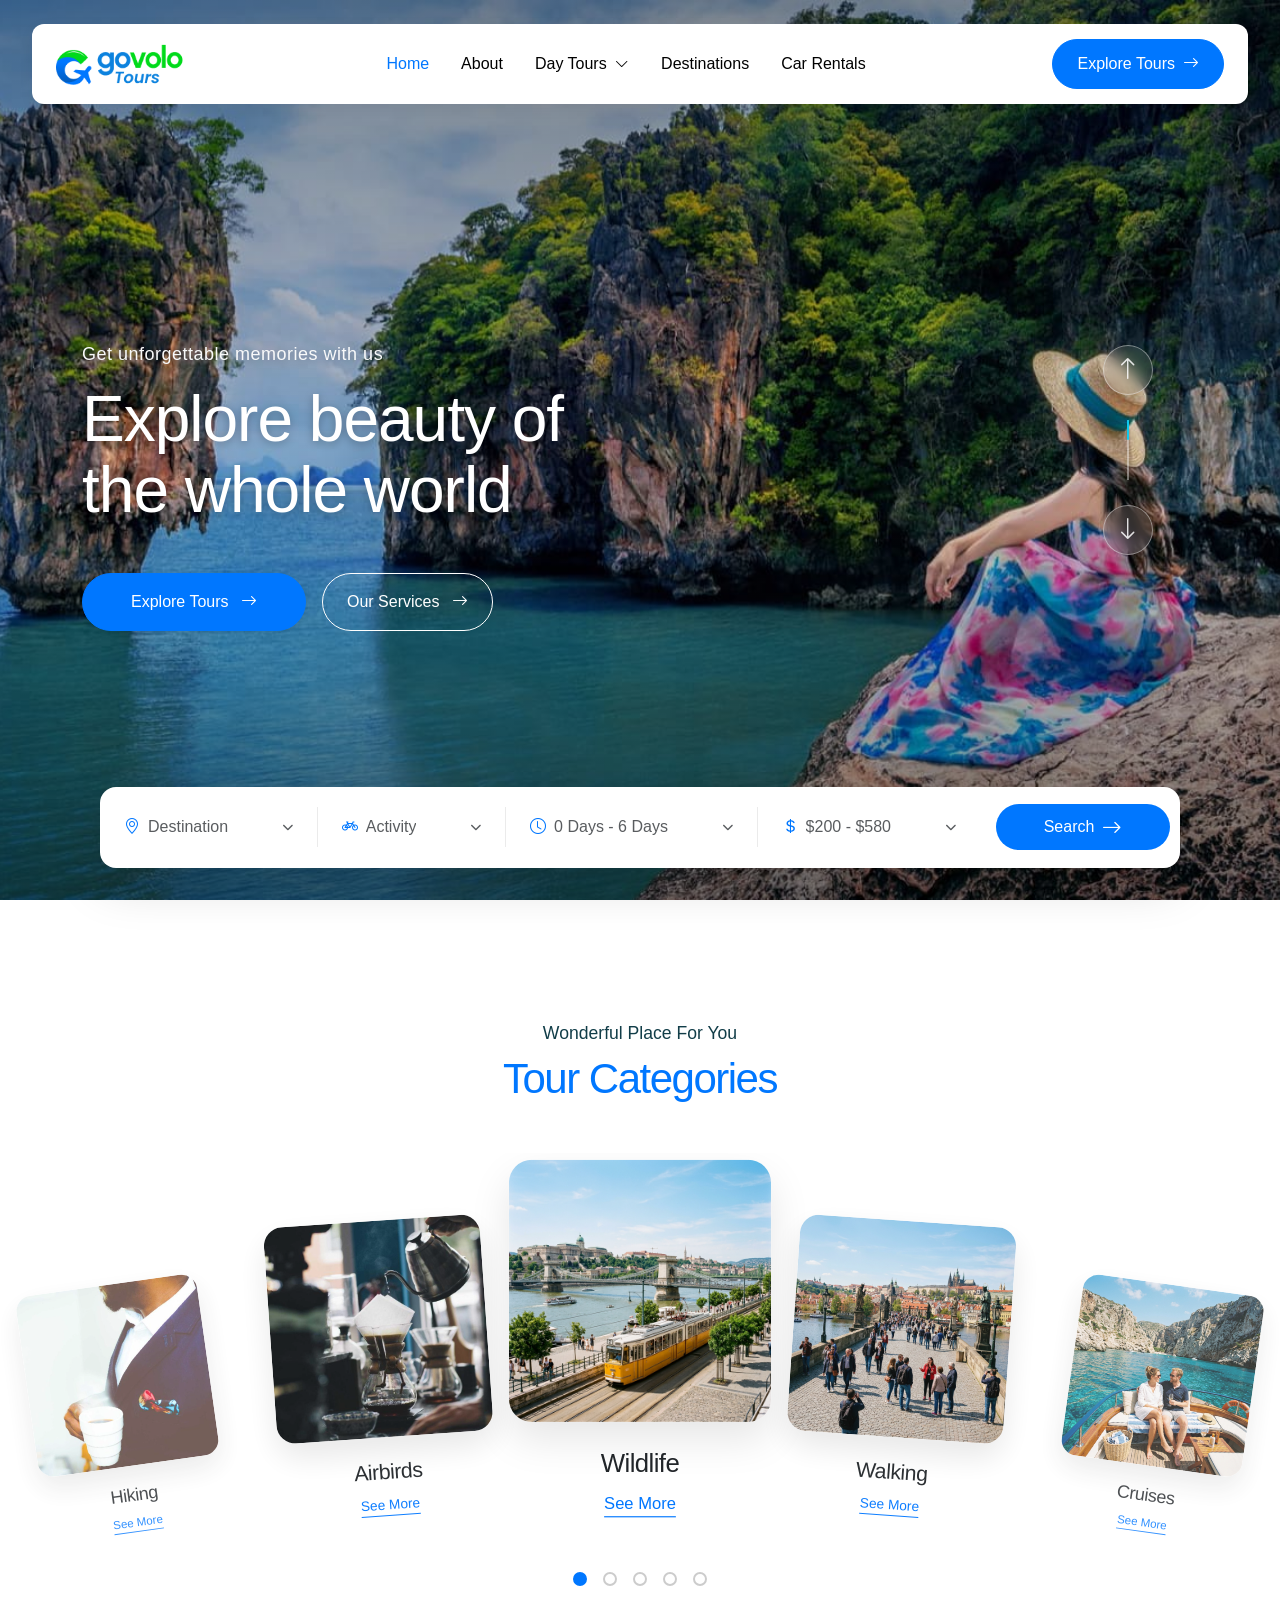
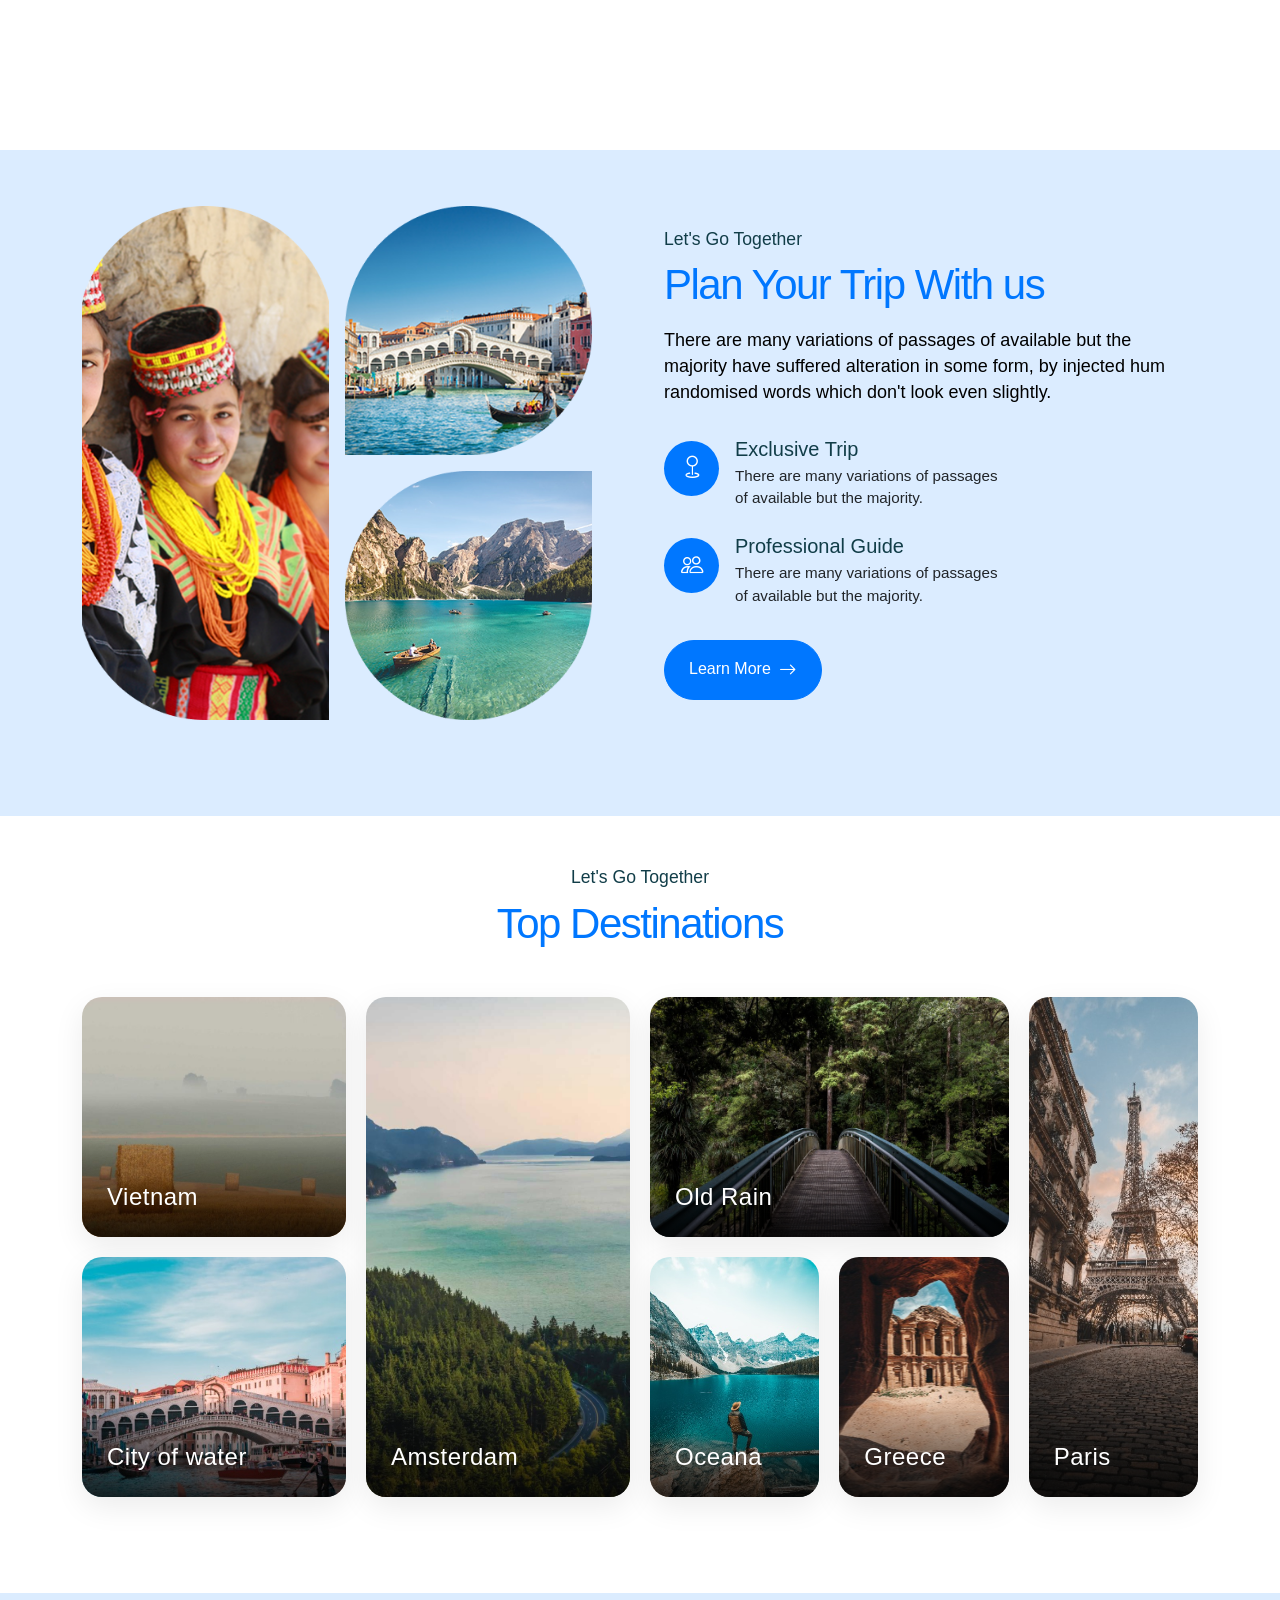
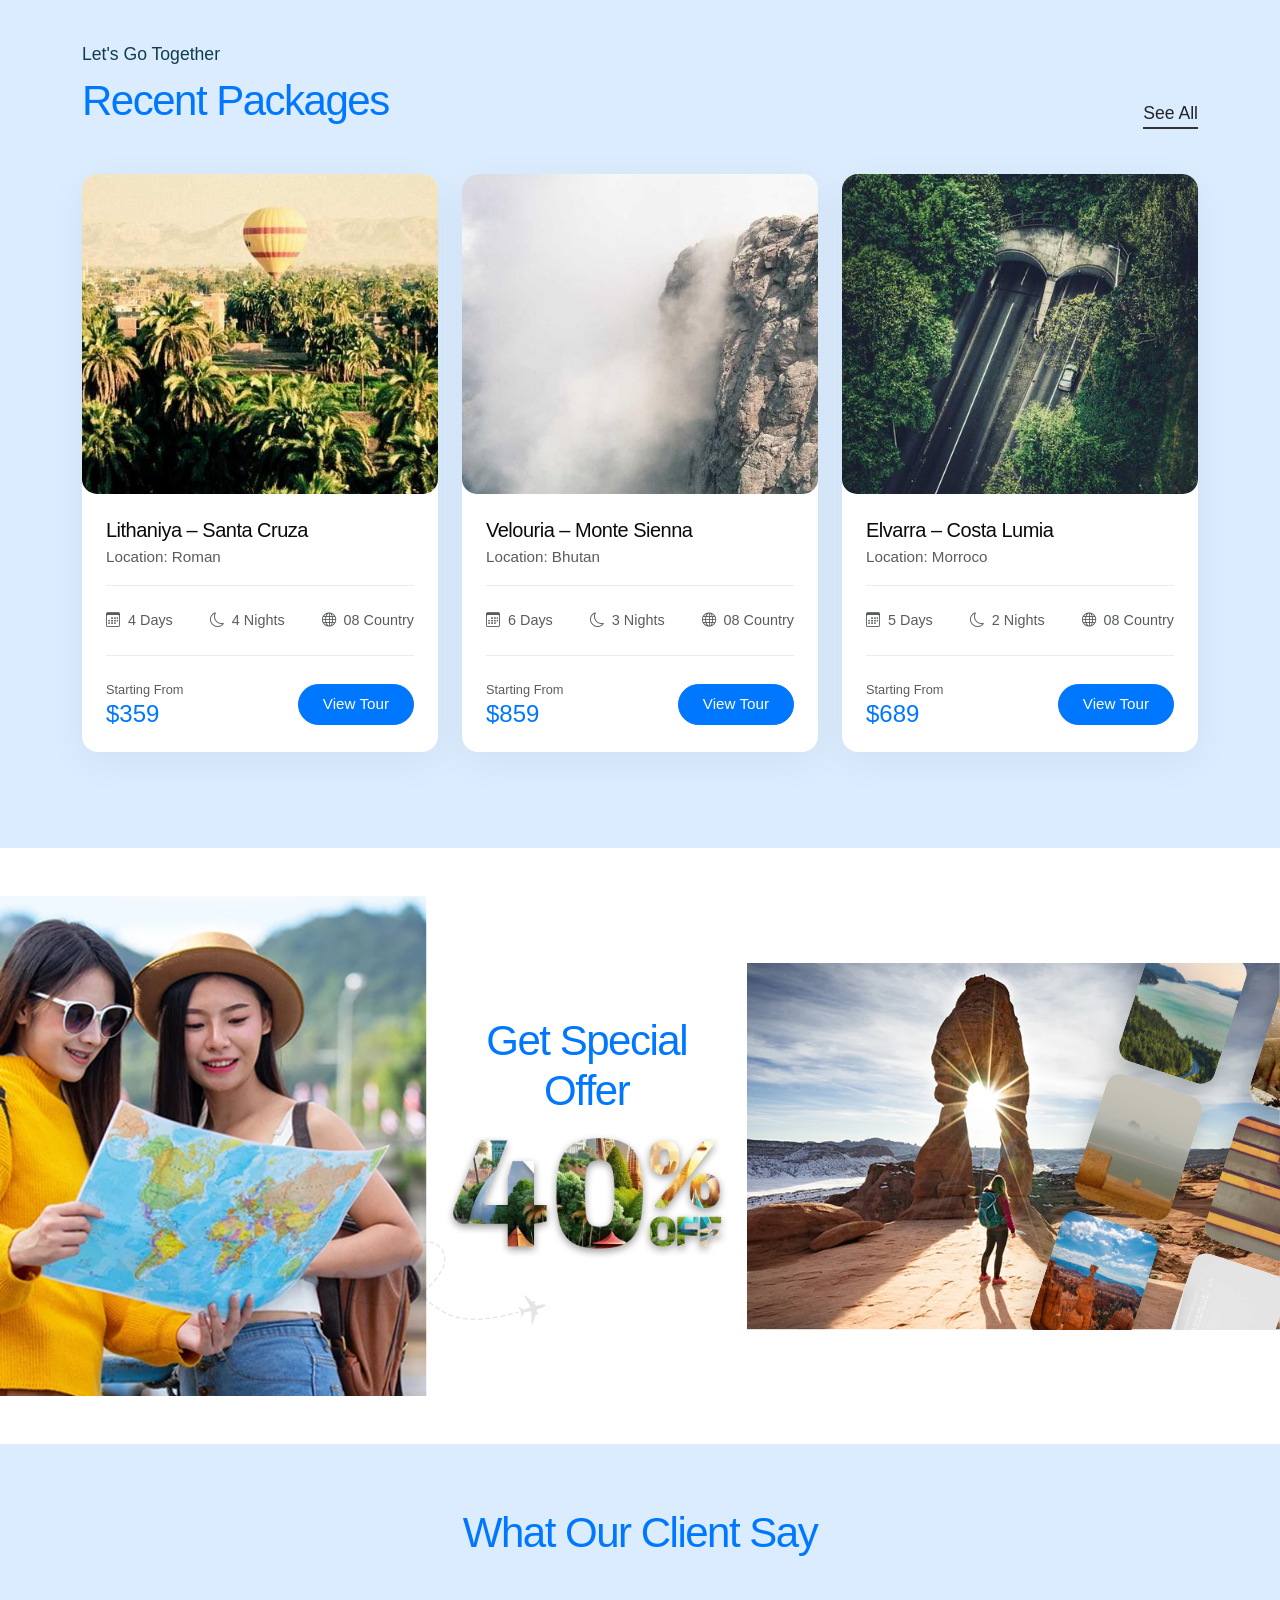
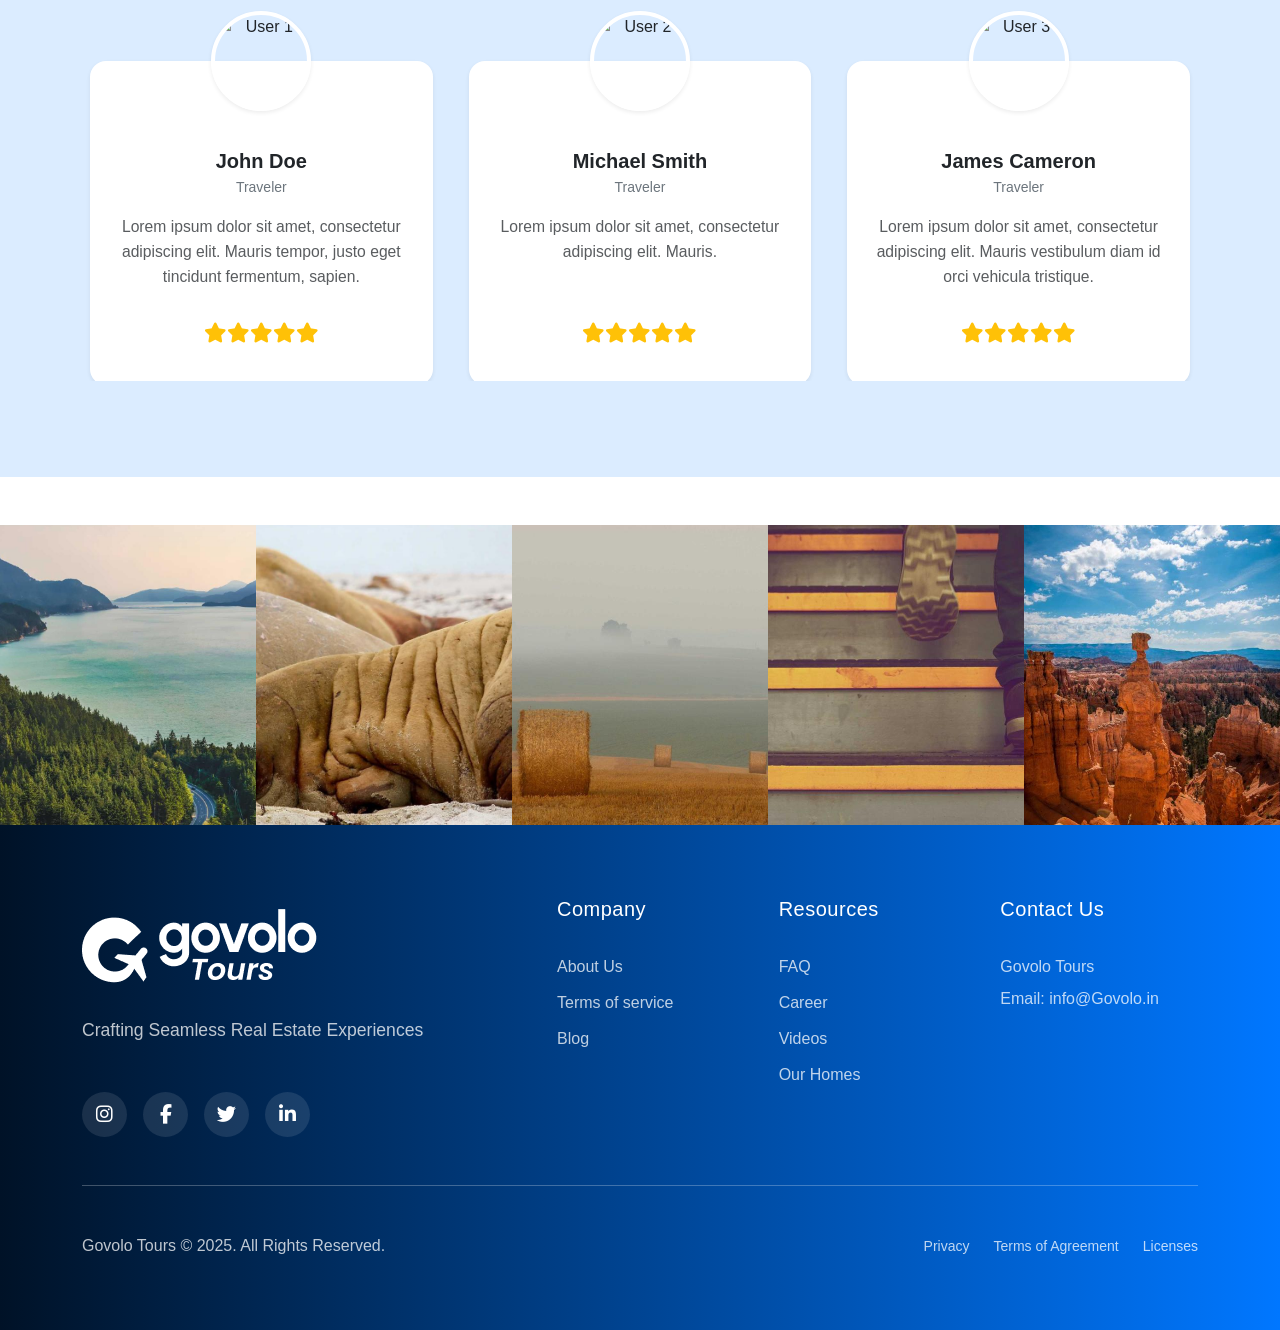
==== commit 03e51cb0: "aos added" ====
--- a/index.html
+++ b/index.html
@@ -19,7 +19,7 @@
     <link rel="stylesheet" href="https://cdnjs.cloudflare.com/ajax/libs/OwlCarousel2/2.3.4/assets/owl.theme.default.min.css">
     <!-- Fancybox CSS -->
     <link rel="stylesheet" href="https://cdn.jsdelivr.net/npm/@fancyapps/ui@5.0/dist/fancybox/fancybox.css"/>
-
+    <link href="https://unpkg.com/aos@2.3.4/dist/aos.css" rel="stylesheet">
     <!-- Custom CSS -->
     <link rel="stylesheet" href="style.css">
 </head>
@@ -154,25 +154,34 @@
             <!-- Content layout -->
             <div class="row h-100 align-items-center justify-content-center justify-content-lg-start">
                 <div class="col-lg-8 col-md-10 text-white hero-content-box mt-4 mt-lg-5 pt-4 text-center text-lg-start">
-                    <p class="mb-3 text-light hero-subtitle">Get unforgettable memories with us</p>
-                    <h1 class="display-4 mb-4 pe-lg-5 hero-title" style="line-height: 1.1;">Explore beauty of<br
+                    <p class="mb-3 text-light hero-subtitle" data-aos="fade" 
+  data-aos-duration="400"
+  data-aos-delay="50"
+  data-aos-offset="200"
+  data-aos-easing="ease-in-out"
+  >Get unforgettable memories with us</p>
+                    <h1 class="display-4 mb-4 pe-lg-5 hero-title" style="line-height: 1.1;" data-aos="fade" 
+  data-aos-duration="500"
+  data-aos-delay="100"
+  data-aos-offset="200"
+  data-aos-easing="ease-in-out">Explore beauty of<br
                             class="d-none d-sm-block"> the whole world</h1>
 
                     <div
                         class="d-flex flex-nowrap flex-lg-wrap justify-content-center justify-content-lg-start gap-2 gap-lg-3 mt-4 mt-lg-5">
                         <button
-                            class="btn btn-primary rounded-pill px-3 px-lg-5 py-2 py-lg-3 action-btn shadow-sm fs-6">Explore
-                            Tours <i class="bi bi-arrow-right ms-1 ms-lg-2"></i></button>
+                            class="btn btn-primary rounded-pill px-3 px-lg-5 py-2 py-lg-3 action-btn shadow-sm fs-6" data-aos="fade">Explore
+                            Tours <i class="bi bi-arrow-right ms-1 ms-lg-2"></i> </button>
                         <button
-                            class="btn btn-outline-light rounded-pill px-3 px-lg-4 py-2 py-lg-3 action-btn bg-transparent text-white border-white hover-fill fs-6">Our
+                            class="btn btn-outline-light rounded-pill px-3 px-lg-4 py-2 py-lg-3 action-btn bg-transparent text-white border-white hover-fill fs-6" data-aos="fade">Our
                             Services <i class="bi bi-arrow-right ms-1 ms-lg-2"></i></button>
                     </div>
                 </div>
             </div>
 
             <!-- Desktop Right-side Vertical Navigation Arrows -->
-            <div class="slider-controls d-none d-lg-flex flex-column align-items-center justify-content-center position-absolute top-50 end-0 translate-middle-y z-3 pe-5 me-2 pointer-events-none"
-                style="height: 300px;">
+            <div class="slider-controls d-none d-lg-flex flex-column align-items-center justify-content-center position-absolute top-50 end-0 translate-middle-y z-3 pe-5 me-2 pointer-events-none" 
+                style="height: 300px;" >
                 <button
                     class="btn btn-link pointer-events-auto text-white text-decoration-none p-0 mb-3 slider-btn slide-prev"
                     aria-label="Previous Slide">
@@ -206,7 +215,7 @@
 
 
             <div
-                class="filter-bar-wrapper d-none d-md-flex position-absolute start-50 translate-middle-x z-3 w-100 px-4 justify-content-center">
+                class="filter-bar-wrapper d-none d-md-flex position-absolute start-50 translate-middle-x z-3 w-100 px-4 justify-content-center" >
                 <div class="filter-bar bg-white rounded-pill shadow-lg d-flex align-items-center w-100 mx-auto"
                     style="max-width: 1080px; padding: 0.6rem 0.6rem 0.6rem 1.5rem;">
 
@@ -318,7 +327,7 @@
         <div class="modal-dialog modal-dialog-bottom modal-dialog-centered mx-3">
             <div class="modal-content border-0 shadow-lg" style="border-radius: 20px;">
                 <div class="modal-header border-bottom-0 pb-0">
-                    <h5 class="modal-title fw-bold" id="mobileFilterModalLabel">Filter Tours</h5>
+                    <h5 class="modal-title " id="mobileFilterModalLabel">Filter Tours</h5>
                     <button type="button" class="btn-close shadow-none" data-bs-dismiss="modal"
                         aria-label="Close"></button>
                 </div>
@@ -405,8 +414,8 @@
     </div>
 
     <!-- Tour Categories Section -->
-    <section class="tour-categories-section py-5 bg-white overflow-hidden mt-5">
-        <div class="container text-center mb-5 mt-4">
+    <section class="tour-categories-section py-5 bg-white overflow-hidden mt-5" data-aos="fade">
+        <div class="container text-center mb-5 mt-4" >
             <p class="section-subtitle">Wonderful Place For You</p>
             <h2 class="section-title">Tour Categories</h2>
         </div>
@@ -472,10 +481,9 @@
     </section>
 
     <!-- Plan Your Trip Section -->
-    <section class="plan-trip-section py-5 pb-lg-5 pt-lg-2 overflow-hidden">
+    <section class="plan-trip-section py-5 pb-lg-5 pt-lg-2 overflow-hidden" data-aos="fade">
         <div class="container py-lg-5">
             <div class="row align-items-center">
-                <!-- Left Images (Placed without CSS shapes as requested) -->
                 <div class="col-lg-6 mb-5 mb-lg-0 pe-lg-5">
                     <div class="row g-3">
                         <!-- Tall Left Image -->
@@ -536,7 +544,7 @@
     </section>
 
     <!-- Top Destinations Section -->
-    <section class="top-destinations-section py-5">
+    <section class="top-destinations-section py-5" data-aos="fade">
         <div class="container text-center mb-5">
             <p class="section-subtitle">Let's Go Together</p>
             <h2 class="section-title">Top Destinations</h2>
@@ -560,35 +568,35 @@
                 </div>
                 <!-- Old Rain -->
                 <div class="dest-card dest-oldrain">
-                    <img src="assets/dest_oldrain.jpg" alt="Old Rain">
+                    <img src="assets/old-rain.jpg" alt="Old Rain">
                     <div class="dest-overlay">
                         <h4 class="dest-title">Old Rain</h4>
                     </div>
                 </div>
                 <!-- Paris -->
                 <div class="dest-card dest-paris">
-                    <img src="assets/dest_paris.jpg" alt="Paris">
+                    <img src="assets/paris.jpg" alt="Paris">
                     <div class="dest-overlay">
                         <h4 class="dest-title">Paris</h4>
                     </div>
                 </div>
                 <!-- City of water -->
                 <div class="dest-card dest-water">
-                    <img src="assets/dest_water.jpg" alt="City of water">
+                    <img src="assets/cityofwater.jpg" alt="City of water">
                     <div class="dest-overlay">
                         <h4 class="dest-title">City of water</h4>
                     </div>
                 </div>
                 <!-- Oceana -->
                 <div class="dest-card dest-oceana">
-                    <img src="assets/dest_oceana.jpg" alt="Oceana">
+                    <img src="assets/oceana.jpg" alt="Oceana">
                     <div class="dest-overlay">
                         <h4 class="dest-title">Oceana</h4>
                     </div>
                 </div>
                 <!-- Greece -->
                 <div class="dest-card dest-greece">
-                    <img src="assets/dest_greece.jpg" alt="Greece">
+                    <img src="assets/greese.jpg" alt="Greece">
                     <div class="dest-overlay">
                         <h4 class="dest-title">Greece</h4>
                     </div>
@@ -601,7 +609,7 @@
     <!-- Recent Packages Section -->
     <section class="recent-packages-section py-5">
         <div class="container mb-5">
-            <div class="d-flex flex-column flex-md-row justify-content-between align-items-md-end mb-4">
+            <div class="d-flex flex-column flex-md-row justify-content-between align-items-md-end mb-4" data-aos="fade">
                 <div>
                     <p class="section-subtitle">Let's Go Together</p>
                     <h2 class="section-title">Recent Packages</h2>
@@ -615,7 +623,7 @@
             <div class="row g-4 mt-2">
                 <!-- Package 1 -->
                 <div class="col-lg-4 col-md-6">
-                    <div class="package-card bg-white rounded-4 overflow-hidden h-100 d-flex flex-column">
+                    <div class="package-card bg-white rounded-4 overflow-hidden h-100 d-flex flex-column" data-aos="fade">
                         <div class="package-img">
                             <img src="assets/card_1.jpg" alt="Lithaniya - Santa Cruza"
                                 class="w-100 h-100 object-fit-cover">
@@ -645,7 +653,7 @@
 
                 <!-- Package 2 -->
                 <div class="col-lg-4 col-md-6">
-                    <div class="package-card bg-white rounded-4 overflow-hidden h-100 d-flex flex-column">
+                    <div class="package-card bg-white rounded-4 overflow-hidden h-100 d-flex flex-column" data-aos="fade">
                         <div class="package-img">
                             <img src="assets/card_2.jpg" alt="Velouria - Monte Sienna"
                                 class="w-100 h-100 object-fit-cover">
@@ -675,7 +683,7 @@
 
                 <!-- Package 3 -->
                 <div class="col-lg-4 col-md-6">
-                    <div class="package-card bg-white rounded-4 overflow-hidden h-100 d-flex flex-column">
+                    <div class="package-card bg-white rounded-4 overflow-hidden h-100 d-flex flex-column" data-aos="fade">
                         <div class="package-img">
                             <img src="assets/card_3.jpg" alt="Elvarra - Costa Lumia"
                                 class="w-100 h-100 object-fit-cover">
@@ -716,7 +724,7 @@
       
 
     <!-- Special Offer Section -->
-    <section class="special-offer-section  my-5 overflow-hidden">
+    <section class="special-offer-section  my-5 overflow-hidden" data-aos="fade">
         <div class="container-fluid px-0">
             <div class="row align-items-center g-0">
                 <!-- Left Image -->
@@ -765,14 +773,14 @@
 
     <!-- Testimonial Section -->
     <section class="testimonial-section py-5">
-        <div class="container text-center mb-5 mt-3">
+        <div class="container text-center mb-5 mt-3" data-aos="fade">
             <h2 class="section-title">What Our Client Say</h2>
         </div>
         <div class="container pb-5">
             <div class="owl-carousel testimonial-carousel mt-5">
                 <!-- Testimonial Item 1 -->
                 <div class="item">
-                    <div class="testimonial-card bg-white p-4 rounded-4 shadow-sm text-center position-relative mx-2 my-1 h-100">
+                    <div class="testimonial-card bg-white p-4 rounded-4 shadow-sm text-center position-relative mx-2 my-1 h-100" data-aos="fade">
                         <div class="testimonial-img-wrapper position-absolute top-0 start-50 translate-middle">
                             <img src="https://randomuser.me/api/portraits/men/32.jpg" alt="User 1" class="rounded-circle border border-white border-4 shadow-sm">
                         </div>
@@ -796,7 +804,7 @@
                 </div>
                 <!-- Testimonial Item 2 -->
                 <div class="item">
-                    <div class="testimonial-card bg-white p-4 rounded-4 shadow-sm text-center position-relative mx-2 my-1 h-100">
+                    <div class="testimonial-card bg-white p-4 rounded-4 shadow-sm text-center position-relative mx-2 my-1 h-100" data-aos="fade">
                         <div class="testimonial-img-wrapper position-absolute top-0 start-50 translate-middle">
                             <img src="https://randomuser.me/api/portraits/men/44.jpg" alt="User 2" class="rounded-circle border border-white border-4 shadow-sm">
                         </div>
@@ -820,7 +828,7 @@
                 </div>
                 <!-- Testimonial Item 3 -->
                 <div class="item">
-                    <div class="testimonial-card bg-white p-4 rounded-4 shadow-sm text-center position-relative mx-2 my-1 h-100">
+                    <div class="testimonial-card bg-white p-4 rounded-4 shadow-sm text-center position-relative mx-2 my-1 h-100" data-aos="fade">
                         <div class="testimonial-img-wrapper position-absolute top-0 start-50 translate-middle">
                             <img src="https://randomuser.me/api/portraits/men/85.jpg" alt="User 3" class="rounded-circle border border-white border-4 shadow-sm">
                         </div>
@@ -844,7 +852,7 @@
                 </div>
                 <!-- Testimonial Item 4 -->
                 <div class="item">
-                    <div class="testimonial-card bg-white p-4 rounded-4 shadow-sm text-center position-relative mx-2 my-1 h-100">
+                    <div class="testimonial-card bg-white p-4 rounded-4 shadow-sm text-center position-relative mx-2 my-1 h-100" data-aos="fade">
                         <div class="testimonial-img-wrapper position-absolute top-0 start-50 translate-middle">
                             <img src="https://randomuser.me/api/portraits/women/44.jpg" alt="User 4" class="rounded-circle border border-white border-4 shadow-sm">
                         </div>
@@ -870,7 +878,7 @@
         </div>
     </section>
 
-    <section class="gallery-section py-0 mt-5">
+    <section class="gallery-section py-0 mt-5" data-aos="fade">
         <div class="owl-carousel gallery-carousel">
             <div class="item">
                 <a href="assets/dest_amsterdam.jpg" data-fancybox="gallery">
@@ -906,7 +914,7 @@
     </section>
 
     <!-- Footer Section -->
-    <footer class="footer-section text-white py-5 ">
+    <footer class="footer-section text-white py-5 " >
         <div class="container py-4">
             <div class="row g-4 gy-5">
                 <!-- Left Column: Logo & Description -->
@@ -949,8 +957,8 @@
                         </div>
                         <div class="col-md-4">
                             <h5 class="nav-heading mb-4">Contact Us</h5>
-                            <p class="mb-2 opacity-75">Globalfam Realty FZE LLC Business Center, SPC, Muwaileh, Sharjah</p>
-                            <p class="mb-0 opacity-75">Email: info@globalfam.in</p>
+                            <p class="mb-2 opacity-75">Govolo Tours</p>
+                            <p class="mb-0 opacity-75">Email: info@Govolo.in</p>
                         </div>
                     </div>
                 </div>
@@ -960,7 +968,7 @@
 
             <div class="row align-items-center gy-3 text-center text-md-start">
                 <div class="col-md-6">
-                    <p class="copyright mb-0 opacity-75">Globalfamrealty &copy; 2025. All Rights Reserved.</p>
+                    <p class="copyright mb-0 opacity-75">Govolo Tours &copy; 2025. All Rights Reserved.</p>
                 </div>
                 <div class="col-md-6">
                     <div class="d-flex justify-content-center justify-content-md-end gap-4 footer-legal-links">
@@ -980,9 +988,17 @@
     <!-- Fancybox JS -->
     <script src="https://cdn.jsdelivr.net/npm/@fancyapps/ui@5.0/dist/fancybox/fancybox.umd.js"></script>
 
+    <script src="https://unpkg.com/aos@2.3.4/dist/aos.js"></script>
+
     <!-- Bootstrap 5 JS Bundle with Popper -->
     <script src="https://cdn.jsdelivr.net/npm/bootstrap@5.3.2/dist/js/bootstrap.bundle.min.js"></script>
     <script src="script.js"></script>
+
+
+        <script>
+  AOS.init();
+</script>
+
 </body>
 
 </html>
--- a/style.css
+++ b/style.css
@@ -1,7 +1,7 @@
 /* Color Variables */
 :root {
     --primary-blue: #0077FF;
-    --navbar-bg: #D9D9D9;
+    --navbar-bg: #ffffff;
     --pure-white: #FFFFFF;
     --hover-blue: #0062d1;
     --light-gray: #f8f9fa;
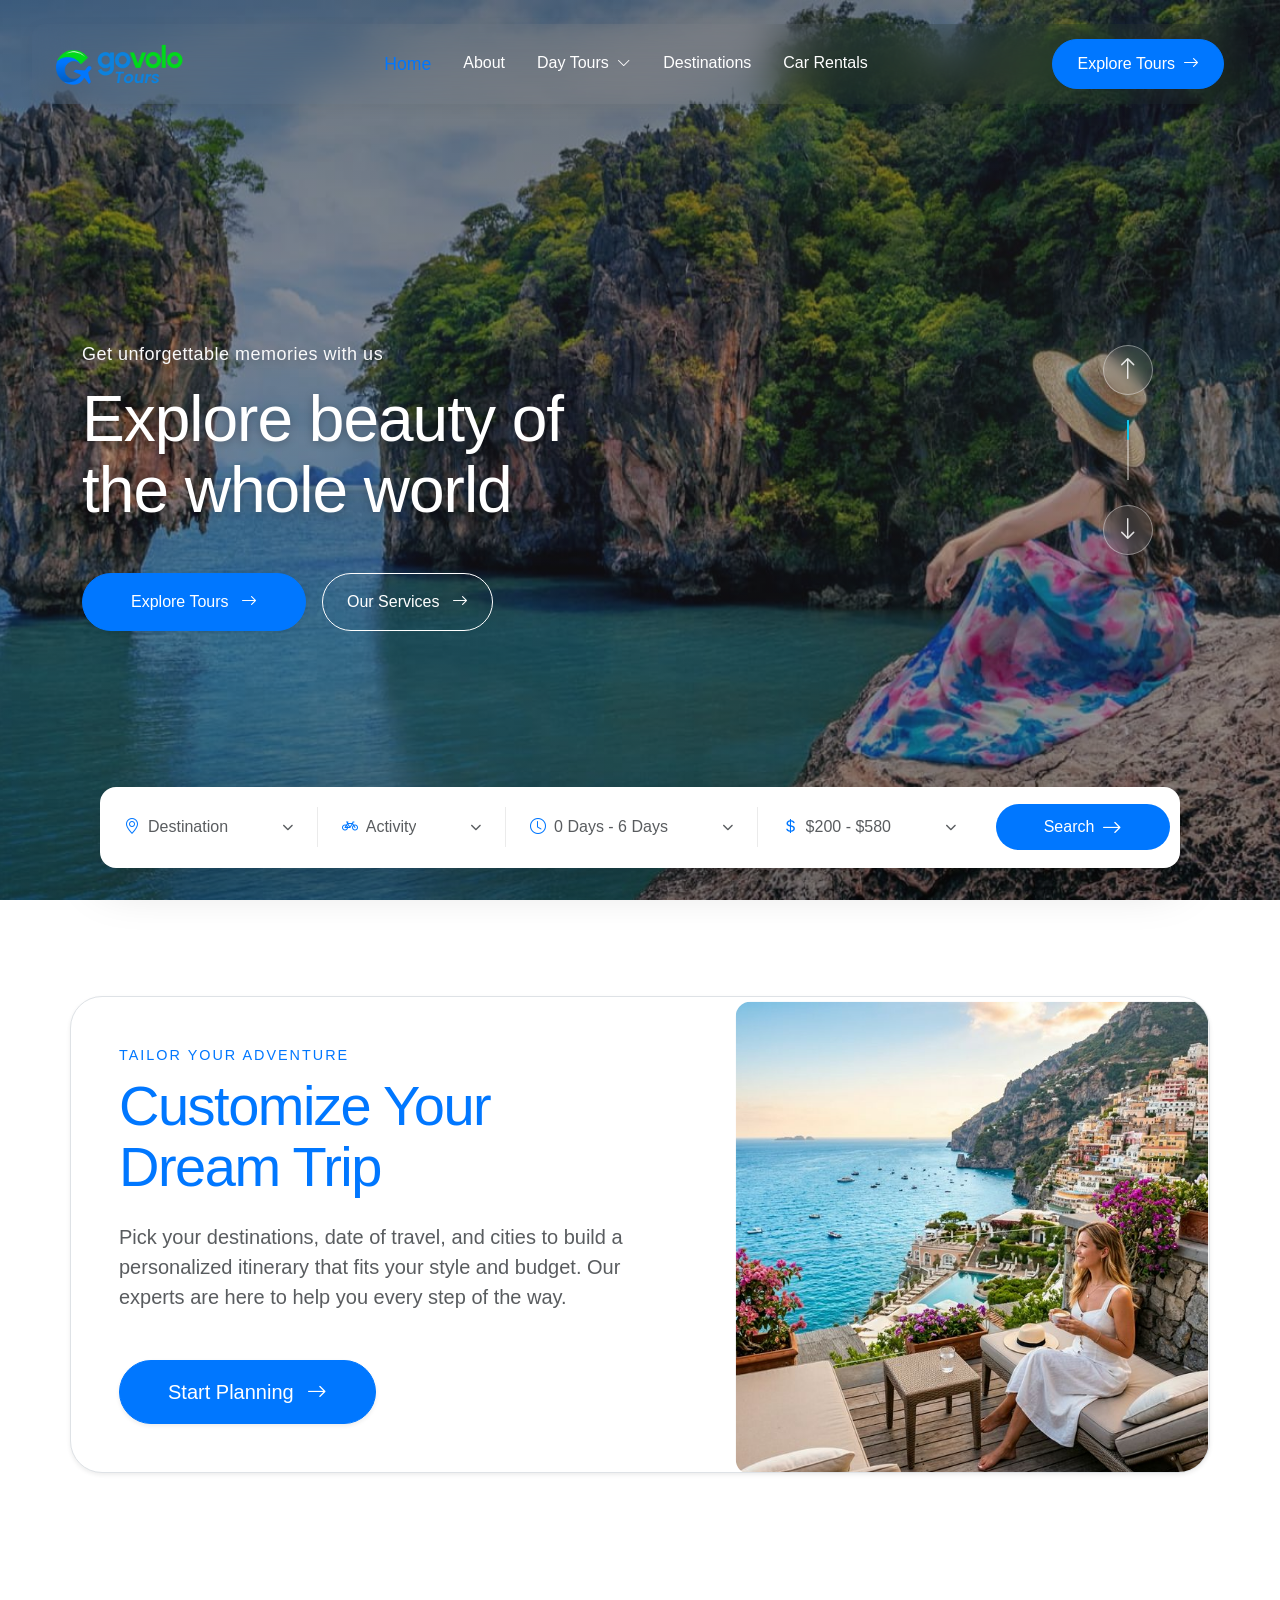
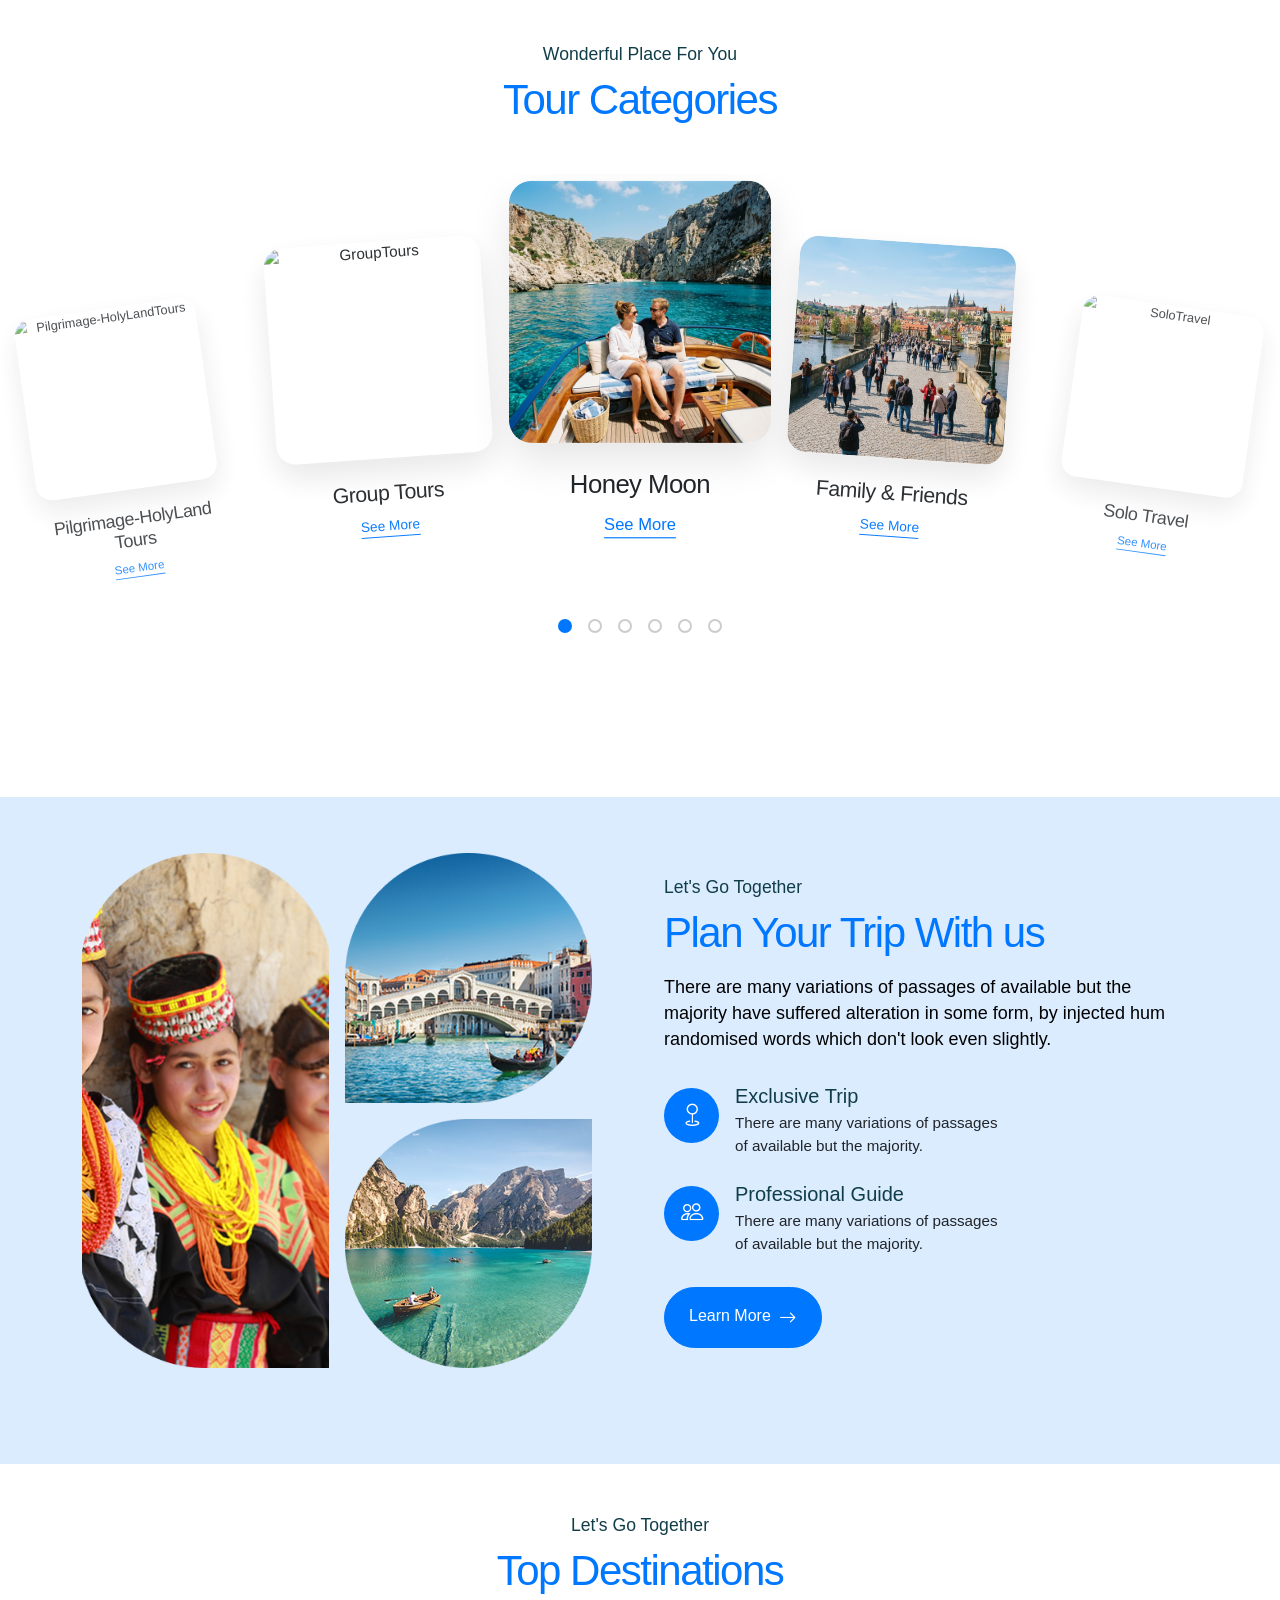
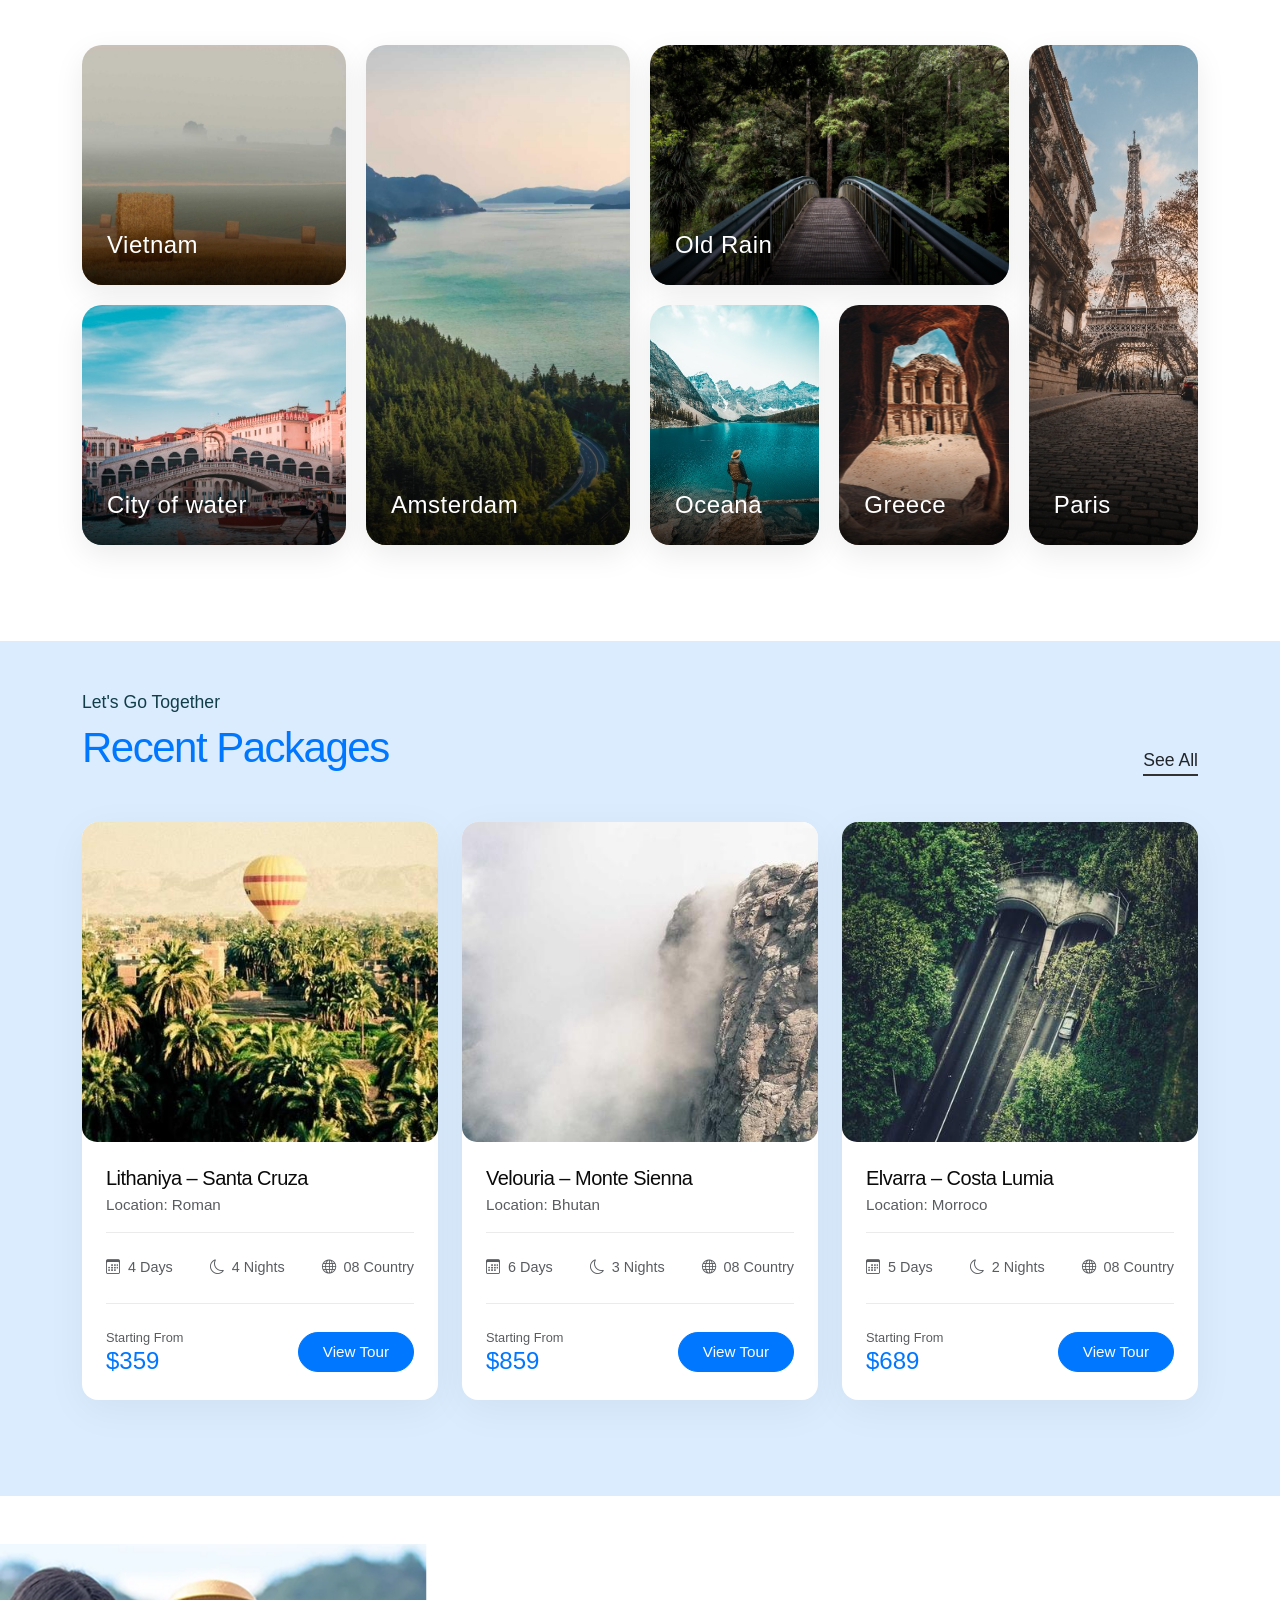
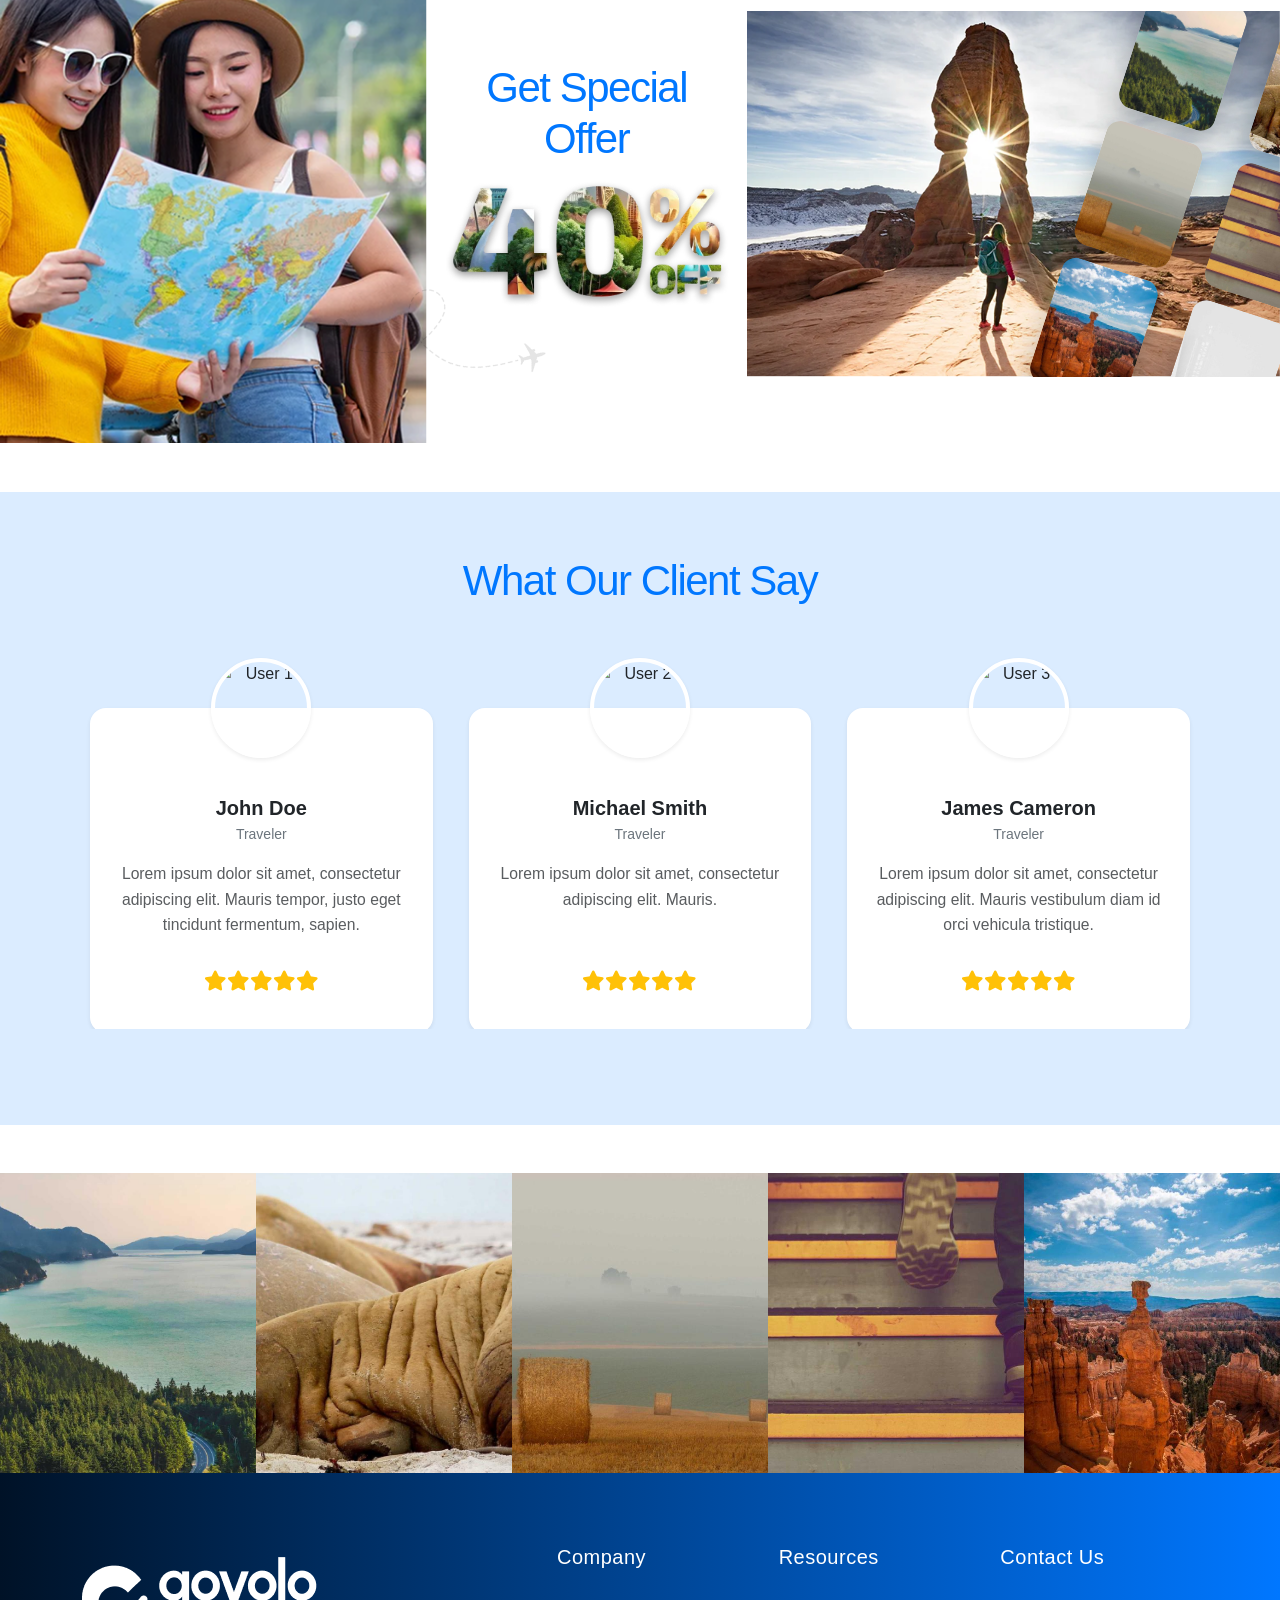
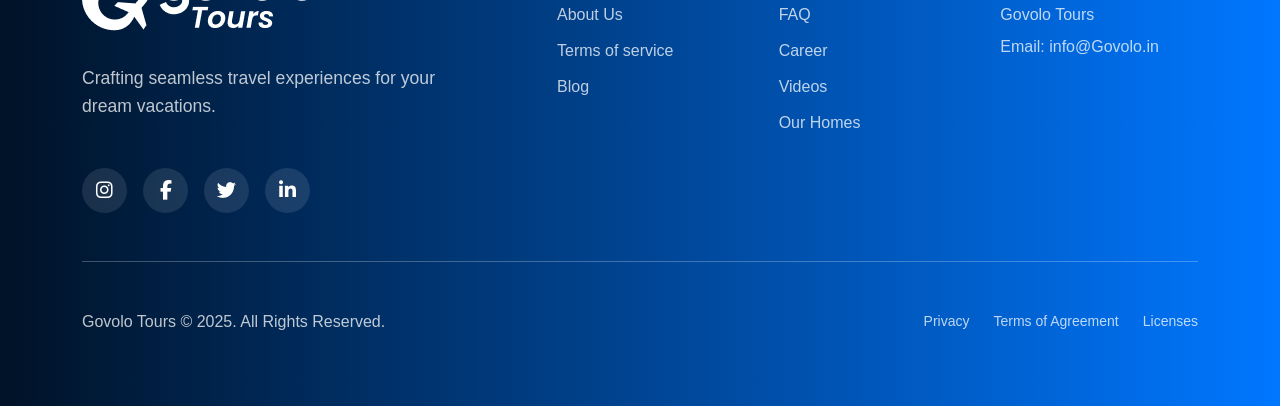
==== commit d716bded: "customise" ====
--- a/index.html
+++ b/index.html
@@ -30,7 +30,7 @@
     <nav class="navbar navbar-expand-lg fixed-top custom-navbar">
         <div class="container-fluid px-3">
             <!-- Brand -->
-            <a class="navbar-brand d-flex align-items-center" href="#">
+            <a class="navbar-brand d-flex align-items-center" href="index.html">
                 <img src="assets/Group_1.png" alt="Govolo Tours">
             </a>
 
@@ -413,6 +413,28 @@
     </div>
     </div>
 
+    <!-- Customize Your Trip CTA Section -->
+    <section class="customize-trip-cta-section py-md-5 my-md-5 my-4" data-aos="fade-up">
+        <div class="container bg-white rounded-5 shadow-sm overflow-hidden border">
+            <div class="row align-items-center">
+                <div class="col-lg-7 p-4 p-md-5">
+                    <p class="section-subtitle mb-2 text-primary text-uppercase" style="letter-spacing: 2px;">Tailor Your Adventure</p>
+                    <h2 class="section-title mb-4  ">Customize Your<br>Dream Trip</h2>
+                    <p class="mb-5 text-muted fs-5 leading-relaxed">Pick your destinations, date of travel, and cities to build a personalized itinerary that fits your style and budget. Our experts are here to help you every step of the way.</p>
+                    <button type="button" class="btn btn-primary rounded-pill px-5 py-3 fs-5 shadow-sm start-planning-btn transition-all">
+                        Start Planning <i class="bi bi-arrow-right ms-2"></i>
+                    </button>
+                </div>
+                <div class="col-lg-5 h-100 mt-2">
+                    <div class="cta-image-wrapper h-100">
+                        <img src="assets/travel_cta.png" alt="Premium Travel" class="img-fluid w-100 h-100 object-fit-cover" style="min-height: 450px;">
+                    </div>
+                </div>
+            </div>
+        </div>
+    </section>
+
+
     <!-- Tour Categories Section -->
     <section class="tour-categories-section py-5 bg-white overflow-hidden mt-5" data-aos="fade">
         <div class="container text-center mb-5 mt-4" >
@@ -426,8 +448,8 @@
                 <!-- Item 1 -->
                 <div class="item">
                     <div class="category-card mx-2">
-                        <img src="assets/cat_wildlife.png" alt="Wildlife" class="img-fluid">
-                        <h4 class="category-title mt-4 mb-2">Wildlife</h4>
+                        <img src="assets/cat_cruises.png" alt="honeymoon" class="img-fluid">
+                        <h4 class="category-title mt-4 mb-2">Honey Moon</h4>
                         <a href="#" class="category-link">See More</a>
                     </div>
                 </div>
@@ -435,8 +457,8 @@
                 <!-- Item 2 -->
                 <div class="item">
                     <div class="category-card mx-2">
-                        <img src="assets/cat_walking.png" alt="Walking" class="img-fluid">
-                        <h4 class="category-title mt-4 mb-2">Walking</h4>
+                        <img src="assets/cat_walking.png" alt="famil&friends" class="img-fluid">
+                        <h4 class="category-title mt-4 mb-2">Family & Friends</h4>
                         <a href="#" class="category-link">See More</a>
                     </div>
                 </div>
@@ -444,8 +466,8 @@
                 <!-- Item 3 -->
                 <div class="item">
                     <div class="category-card mx-2">
-                        <img src="assets/cat_cruises.png" alt="Cruises" class="img-fluid">
-                        <h4 class="category-title mt-4 mb-2">Cruises</h4>
+                        <img src="https://images.unsplash.com/photo-1493558103817-58b2924bce98" alt="SoloTravel" class="img-fluid">
+                        <h4 class="category-title mt-4 mb-2">Solo Travel</h4>
                         <a href="#" class="category-link">See More</a>
                     </div>
                 </div>
@@ -453,8 +475,8 @@
                 <!-- Item 4 -->
                 <div class="item">
                     <div class="category-card mx-2">
-                        <img src="assets/cat_hiking.jpg" alt="Hiking" class="img-fluid">
-                        <h4 class="category-title mt-4 mb-2">Hiking</h4>
+                        <img src="https://images.unsplash.com/photo-1500534314209-a25ddb2bd429" alt="Adventure/Wildlife/Trekking" class="img-fluid">
+                        <h4 class="category-title mt-4 mb-2">Adventure/Wildlife/Trekking</h4>
                         <a href="#" class="category-link">See More</a>
                     </div>
                 </div>
@@ -462,8 +484,17 @@
                 <!-- Item 5 -->
                 <div class="item">
                     <div class="category-card mx-2">
-                        <img src="assets/cat_airbirds.jpg" alt="Airbirds" class="img-fluid">
-                        <h4 class="category-title mt-4 mb-2">Airbirds</h4>
+                        <img src="https://images.unsplash.com/photo-1508964942454-1a56651d54ac" alt="Pilgrimage-HolyLandTours" class="img-fluid">
+                        <h4 class="category-title mt-4 mb-2">Pilgrimage-HolyLand Tours</h4>
+                        <a href="#" class="category-link">See More</a>
+                    </div>
+                </div>
+
+                <!-- Item 6 -->
+                <div class="item">
+                    <div class="category-card mx-2">
+                        <img src="https://images.unsplash.com/photo-1529156069898-49953e39b3ac" alt="GroupTours" class="img-fluid">
+                        <h4 class="category-title mt-4 mb-2">Group Tours</h4>
                         <a href="#" class="category-link">See More</a>
                     </div>
                 </div>
@@ -923,7 +954,7 @@
                         <img src="assets/footerlogo.png" alt="Govolo Tours Logo" class="img-fluid  rounded-2" style="max-height: 120px;">
                     </div>
                     <p class="footer-desc text-white pe-lg-5 mb-5 opacity-75">
-Crafting Seamless Real Estate Experiences
+                        Crafting seamless travel experiences for your dream vacations.
                     </p>
                     <!-- Social Icons -->
                     <div class="social-links d-flex gap-3 mt-4">
@@ -983,6 +1014,275 @@
 
 
 
+    <!-- Full-Screen Customize Trip Overlay -->
+    <div id="customize-trip-overlay" class="customize-overlay">
+        <div class="overlay-header d-flex justify-content-between align-items-center px-4 py-3 bg-white shadow-sm">
+            <div class="overlay-logo">
+                <a href="index.html">
+                    <img src="assets/Group_1.png" alt="Govolo Tours" style="height: 40px;">
+                </a>
+            </div>
+            <div class="step-navigation d-none d-md-flex align-items-center gap-4">
+                <span class="step-nav-item active" data-step="1">Travelers</span>
+                <span class="step-nav-item" data-step="2">Destination</span>
+                <span class="step-nav-item" data-step="3">Duration</span>
+                <span class="step-nav-item" data-step="4">Departure</span>
+                <span class="step-nav-item" data-step="5">Date</span>
+                <span class="step-nav-item" data-step="6">Cities</span>
+            </div>
+            <button class="btn-close-overlay btn border-0 shadow-none fs-4">
+                <i class="bi bi-x-lg"></i>
+            </button>
+        </div>
+
+        <div class="progress-container">
+            <div class="progress-bar-custom" id="overlay-progress-bar" style="width: 11%;"></div>
+        </div>
+
+        <div class="overlay-body container py-5">
+            <form id="customize-trip-form">
+                <!-- Step 1: Travelers Count -->
+                <div class="form-step active" data-step="1">
+                    <h2 class="text-center mb-5">Who's joining you on this trip?</h2>
+                    <div class="row g-4 justify-content-center">
+                        <div class="col-6 col-md-3">
+                            <label class="traveler-selection-card">
+                                <input type="radio" name="traveler_type" value="Solo" class="d-none traveler-type-radio" required>
+                                <div class="card-img-wrapper">
+                                    <img src="assets/traveler_solo.png" alt="Solo">
+                                    <div class="card-overlay">
+                                        <h4>Solo</h4>
+                                    </div>
+                                </div>
+                            </label>
+                        </div>
+                        <div class="col-6 col-md-3">
+                            <label class="traveler-selection-card">
+                                <input type="radio" name="traveler_type" value="Couple" class="d-none traveler-type-radio">
+                                <div class="card-img-wrapper">
+                                    <img src="assets/traveler_couple.png" alt="Couple">
+                                    <div class="card-overlay">
+                                        <h4>Couple</h4>
+                                    </div>
+                                </div>
+                            </label>
+                        </div>
+                        <div class="col-6 col-md-3">
+                            <label class="traveler-selection-card">
+                                <input type="radio" name="traveler_type" value="Family" class="d-none traveler-type-radio">
+                                <div class="card-img-wrapper">
+                                    <img src="assets/traveler_family.png" alt="Family">
+                                    <div class="card-overlay">
+                                        <h4>Family</h4>
+                                    </div>
+                                </div>
+                            </label>
+                        </div>
+                        <div class="col-6 col-md-3">
+                            <label class="traveler-selection-card">
+                                <input type="radio" name="traveler_type" value="Friends" class="d-none traveler-type-radio">
+                                <div class="card-img-wrapper">
+                                    <img src="assets/traveler_friends.png" alt="Friends">
+                                    <div class="card-overlay">
+                                        <h4>Friends</h4>
+                                    </div>
+                                </div>
+                            </label>
+                        </div>
+                    </div>
+
+                    <!-- Dynamic Member Input (Hidden by default) -->
+                    <div id="member-count-wrapper" class="mt-5 mx-auto d-none" style="max-width: 400px;">
+                        <label class="form-label  mb-3 d-block text-center">Enter total number of members</label>
+                        <div class="input-group input-group-lg shadow-sm rounded-4 overflow-hidden border">
+                            <span class="input-group-text bg-white border-0"><i class="bi bi-people text-primary"></i></span>
+                            <input type="number" name="travelers" id="member-count-input" class="form-control border-0 shadow-none ps-0" placeholder="e.g. 5" min="1">
+                        </div>
+                    </div>
+
+                </div>
+
+                <!-- Step 2: Destination Selection -->
+                <div class="form-step" data-step="2">
+                    <h2 class="text-center mb-5">What's your pick for your next vacation?</h2>
+                    <!-- <div class="search-container mb-5 mx-auto" style="max-width: 600px;">
+                        <div class="input-group rounded-pill border overflow-hidden bg-white px-3 py-1">
+                            <span class="input-group-text bg-transparent border-0"><i class="bi bi-search text-primary"></i></span>
+                            <input type="text" class="form-control border-0 shadow-none" placeholder="Pick your destination">
+                        </div>
+                    </div> -->
+                    <div class="owl-carousel destination-selection-carousel mt-4">
+                        <div class="item">
+                            <label class="dest-select-card">
+                                <input type="radio" name="destination" value="Vietnam" class="d-none">
+                                <img src="assets/dest_vietnam.jpg" alt="Vietnam">
+                                <div class="dest-label">Vietnam</div>
+                            </label>
+                        </div>
+                        <div class="item">
+                            <label class="dest-select-card">
+                                <input type="radio" name="destination" value="Bali" class="d-none">
+                                <img src="assets/dest_amsterdam.jpg" alt="Bali">
+                                <div class="dest-label">Bali</div>
+                            </label>
+                        </div>
+                        <div class="item">
+                            <label class="dest-select-card">
+                                <input type="radio" name="destination" value="Thailand" class="d-none">
+                                <img src="assets/dest_water.jpg" alt="Thailand">
+                                <div class="dest-label">Thailand</div>
+                            </label>
+                        </div>
+                        <div class="item">
+                            <label class="dest-select-card">
+                                <input type="radio" name="destination" value="Maldives" class="d-none">
+                                <img src="assets/dest_oceana.jpg" alt="Maldives">
+                                <div class="dest-label">Maldives</div>
+                            </label>
+                        </div>
+                    </div>
+                </div>
+
+                <!-- Step 3: Trip Duration -->
+                <div class="form-step" data-step="3">
+                    <h2 class="text-center mb-5">What's the duration of your holiday?</h2>
+                    <div class="row g-4 justify-content-center">
+                        <div class="col-6 col-md-2">
+                            <label class="selection-card text-center p-4">
+                                <input type="radio" name="duration" value="3-5" class="d-none">
+                                <div class="card-content">
+                                    <div class="mb-3 fs-2"><i class="bi bi-briefcase"></i></div>
+                                    <h4>3-5 Days</h4>
+                                </div>
+                            </label>
+                        </div>
+                        <div class="col-6 col-md-2">
+                            <label class="selection-card text-center p-4">
+                                <input type="radio" name="duration" value="6-8" class="d-none">
+                                <div class="card-content">
+                                    <div class="mb-3 fs-2"><i class="bi bi-briefcase-fill"></i></div>
+                                    <h4>6-8 Days</h4>
+                                </div>
+                            </label>
+                        </div>
+                        <div class="col-6 col-md-2">
+                            <label class="selection-card text-center p-4">
+                                <input type="radio" name="duration" value="9-10" class="d-none">
+                                <div class="card-content">
+                                    <div class="mb-3 fs-2"><i class="bi bi-luggage"></i></div>
+                                    <h4>9-10 Days</h4>
+                                </div>
+                            </label>
+                        </div>
+                        <div class="col-6 col-md-2">
+                            <label class="selection-card text-center p-4">
+                                <input type="radio" name="duration" value="10-12" class="d-none">
+                                <div class="card-content">
+                                    <div class="mb-3 fs-2"><i class="bi bi-luggage-fill"></i></div>
+                                    <h4>10-12 Days</h4>
+                                </div>
+                            </label>
+                        </div>
+
+                    </div>
+                </div>
+
+                <!-- Step 4: Departure Location -->
+                <div class="form-step" data-step="4">
+                    <h2 class="text-center mb-5">Where are you travelling from?</h2>
+                    <!-- <div class="search-container mb-4 mx-auto" style="max-width: 600px;">
+                        <div class="input-group rounded-pill border overflow-hidden bg-white px-3 py-2">
+                            <span class="input-group-text bg-transparent border-0"><i class="bi bi-search text-primary"></i></span>
+                            <input type="text" class="form-control border-0 shadow-none" placeholder="Search airports">
+                        </div>
+                    </div> -->
+                    <div class="airport-list mx-auto" style="max-width: 600px;">
+                        <div class="airport-item p-3 border-bottom d-flex align-items-center gap-3" data-value="Bengaluru, BLR">
+                            <i class="bi bi-airplane"></i>
+                            <span>Bengaluru, BLR</span>
+                        </div>
+                        <div class="airport-item p-3 border-bottom d-flex align-items-center gap-3" data-value="Chennai, MAA">
+                            <i class="bi bi-airplane"></i>
+                            <span>Chennai, MAA</span>
+                        </div>
+                        <div class="airport-item p-3 border-bottom d-flex align-items-center gap-3" data-value="New Delhi, DEL">
+                            <i class="bi bi-airplane"></i>
+                            <span>New Delhi, DEL</span>
+                        </div>
+                        <div class="airport-item p-3 border-bottom d-flex align-items-center gap-3" data-value="Mumbai, BOM">
+                            <i class="bi bi-airplane"></i>
+                            <span>Mumbai, BOM</span>
+                        </div>
+                    </div>
+                </div>
+
+                <!-- Step 5: Departure Date -->
+                <div class="form-step" data-step="5">
+                    <h2 class="text-center mb-5">When do you plan to travel?</h2>
+                    <div class="datepicker-wrapper">
+                        <input type="date" name="travel_date" class="form-control">
+                    </div>
+                </div>
+
+
+                <!-- Step 6: Daily City Planning -->
+                <div class="form-step" data-step="6">
+                    <h2 class="text-center mb-5">Customize your daily plan</h2>
+                    <div id="city-planning-container" class="row g-4">
+                        <!-- Dynamically filled Day fields will go here -->
+                    </div>
+                </div>
+
+                <div class="form-step" data-step="7">
+                    <div class="text-center">
+                        <div class="mb-4 text-primary" style="font-size: 5rem;"><i class="bi bi-magic"></i></div>
+                        <h2 class="mb-4">Ready to build your dream itinerary?</h2>
+                        <p class="mb-5 text-muted fs-5">We've gathered all your preferences. Let's see your personalized plan!</p>
+                        <button type="button" class="btn btn-primary rounded-pill px-5 py-3 fs-4 build-itinerary-btn">
+                            Build My Itinerary
+                        </button>
+                    </div>
+                </div>
+
+                <!-- Step 8: User Details Form -->
+                <div class="form-step" data-step="8">
+                    <h2 class="text-center mb-5">Where should we send your itinerary?</h2>
+                    <div class="row g-3 mx-auto" style="max-width: 700px;">
+                        <div class="col-md-6">
+                            <input type="text" name="first_name" class="form-control rounded-3 p-3" placeholder="First Name" required>
+                        </div>
+                        <div class="col-md-6">
+                            <input type="text" name="last_name" class="form-control rounded-3 p-3" placeholder="Last Name" required>
+                        </div>
+                        <div class="col-12">
+                            <input type="email" name="email" class="form-control rounded-3 p-3" placeholder="Email ID" required>
+                        </div>
+                        <div class="col-12">
+                            <input type="tel" name="phone" class="form-control rounded-3 p-3" placeholder="Phone Number" required>
+                        </div>
+                        <div class="col-12 text-center mt-4">
+                            <button type="submit" class="btn btn-primary rounded-pill px-5 py-3 fs-5">Get Itinerary</button>
+                        </div>
+                    </div>
+                </div>
+
+                <!-- Step 9: Demo Itinerary Output -->
+                <div class="form-step" data-step="9" id="itinerary-output">
+                    <!-- Filled via JS -->
+                </div>
+            </form>
+        </div>
+
+        <div class="overlay-footer d-flex justify-content-between px-5 py-4 border-top bg-white">
+            <button class="btn btn-outline-secondary rounded-pill px-4 prev-step-btn opacity-0" type="button">
+                <i class="bi bi-chevron-left me-2"></i> Back
+            </button>
+            <button class="btn btn-primary rounded-pill px-5 next-step-btn" type="button">
+                Next <i class="bi bi-chevron-right ms-2"></i>
+            </button>
+        </div>
+    </div>
+
     <script src="https://cdnjs.cloudflare.com/ajax/libs/jquery/3.7.1/jquery.min.js"></script>
     <script src="https://cdnjs.cloudflare.com/ajax/libs/OwlCarousel2/2.3.4/owl.carousel.min.js"></script>
     <!-- Fancybox JS -->
--- a/style.css
+++ b/style.css
@@ -1,9 +1,9 @@
 /* Color Variables */
 :root {
     --primary-blue: #0077FF;
-    --navbar-bg: #ffffff;
+    --navbar-bg: #fff9f9c6;
     --pure-white: #FFFFFF;
-    --hover-blue: #0062d1;
+    --hover-blue: #2f8bf5;
     --light-gray: #f8f9fa;
     --text-dark: #212529;
 }
@@ -84,7 +84,10 @@
 
 
 .custom-navbar {
-    background-color: var(--navbar-bg);
+    /* background-color: var(--navbar-bg); */
+    background-color: transparent;
+
+    backdrop-filter: blur(20px);
     border-radius: 12px;
     margin: 1.5rem auto;
     width: 95%;
@@ -92,6 +95,28 @@
     padding: 0.6rem 0.5rem;
     box-shadow: 0 4px 15px rgba(0, 0, 0, 0.05);
     transition: all 0.3s ease;
+    
+}
+
+/* Scrolled Navbar Style */
+.custom-navbar.navbar-scrolled {
+    background-color: #ffffff !important;
+    backdrop-filter: none !important;
+    box-shadow: 0 4px 15px rgba(0, 0, 0, 0.1) !important;
+}
+
+.custom-navbar.navbar-scrolled .nav-link {
+    color: #000000 !important;
+}
+
+.custom-navbar.navbar-scrolled .navbar-toggler-icon {
+    filter: none !important;
+}
+
+/* Ensure default toggler is white */
+.navbar-toggler-icon {
+    filter: invert(1) brightness(200%);
+    transition: filter 0.3s ease;
 }
 
 @media (max-width: 991px) {
@@ -103,15 +128,19 @@
 }
 
 .navbar-nav .nav-link {
-    color: #000000;
+    color: #ffffff;
     font-weight: 400;
     font-size: 1rem;
-    transition: color 0.2s ease-in-out;
-}
-
-.navbar-nav .nav-link:hover,
+    transition: color 0.5s ease-in-out;
+}
+
+.navbar-nav .nav-link:hover{
+    color: var(--primary-blue) !important;
+
+}
 .navbar-nav .nav-link.active {
-    color: var(--primary-blue);
+    color: var(--primary-blue) !important;
+    font-size: 1.1rem;
 }
 
 .govolo-brand {
@@ -193,6 +222,9 @@
     border-top-right-radius: 16px;
     border-bottom-right-radius: 16px;
     background-color: var(--pure-white);
+    /* background-color: transparent; */
+    backdrop-filter: blur(20px);
+
 }
 
 .custom-mobile-drawer .nav-link {
@@ -283,6 +315,23 @@
     pointer-events: none;
 }
 
+
+
+/* .slider-bg {
+    position: absolute;
+    top: 0;
+    left: 0;
+    width: 100%;
+    height: 100%;
+
+    object-fit: cover;   
+
+    opacity: 0;
+    transition: opacity 1s ease-in-out;
+    z-index: 0;
+    pointer-events: none;
+} */
+
 .slider-bg::after {
     content: '';
     position: absolute;
@@ -290,7 +339,7 @@
     left: 0;
     width: 100%;
     height: 100%;
-    background: linear-gradient(0deg, rgba(0, 0, 0, 0.5) 0%, rgba(0, 0, 0, 0.1) 50%, rgba(0, 0, 0, 0.4) 100%);
+    background: linear-gradient(0deg, rgba(13, 13, 13, 0.5) 0%, rgba(39, 39, 39, 0.392) 50%, rgba(31, 30, 30, 0.529) 100%);
     z-index: 1;
 }
 
@@ -1114,6 +1163,7 @@
 .footer-desc {
     font-size: 1.1rem;
     line-height: 1.6;
+    color: #fff;
 }
 
 .nav-heading {
@@ -1188,4 +1238,1066 @@
     max-height: 70px !important;
  
 }
-}+}
+
+/* ===== Customize Your Trip CTA ===== */
+.customize-trip-cta-section .container {
+    background: white !important;
+    /* border: 2px solid red !important; */
+
+    /* border: 1px solid rgba(0, 0, 0, 0.08) !important; */
+}
+
+
+
+
+
+
+.cta-image-wrapper img {
+    transition: transform 0.8s ease;
+    border-radius: 14px;
+    transform: scale(1.05);
+
+}
+
+.customize-trip-cta-section:hover .cta-image-wrapper img {
+    transform: scale(1.05);
+}
+
+.customize-trip-cta-section .section-subtitle {
+    font-size: 0.9rem;
+    letter-spacing: 2px;
+}
+
+.customize-trip-cta-section .section-title {
+    font-size: 3.5rem;
+    line-height: 1.1;
+}
+
+@media (max-width: 991px) {
+    .customize-trip-cta-section .section-title {
+        font-size: 2.5rem !important;
+    }
+    .cta-image-wrapper {
+        border-top: 1px solid rgba(0,0,0,0.05);
+    }
+}
+
+
+/* ===== Full-Screen Customize Overlay ===== */
+.customize-overlay {
+    position: fixed;
+    top: 0;
+    left: 0;
+    width: 100vw;
+    height: 100vh;
+    background: #f8fbff;
+    z-index: 9999;
+    display: none;
+    flex-direction: column;
+    opacity: 0;
+    transition: opacity 0.4s ease;
+}
+
+.customize-overlay.active {
+    display: flex !important;
+    opacity: 1;
+}
+
+.overlay-header {
+    height: 80px;
+    flex-shrink: 0;
+}
+
+.step-nav-item {
+    font-size: 0.9rem;
+    font-weight: 500;
+    color: #999;
+    position: relative;
+    cursor: default;
+}
+
+.step-nav-item.active {
+    color: var(--primary-blue);
+}
+
+.step-nav-item.active::after {
+    content: '';
+    position: absolute;
+    bottom: -10px;
+    left: 0;
+    width: 100%;
+    height: 2px;
+    background: var(--primary-blue);
+}
+
+.progress-container {
+    height: 4px;
+    background: #eee;
+    width: 100%;
+}
+
+.progress-bar-custom {
+    height: 100%;
+    background: var(--primary-blue);
+    transition: width 0.4s ease;
+}
+
+/* Step Headings — consistent across all steps */
+.form-step h2 {
+    font-size: clamp(2.5rem,3vw,3rem);
+    font-weight: 500 !important;
+    color: var(--primary-blue);
+    letter-spacing: -0.3px;
+}
+
+/* Remove step-specific size override */
+
+/* Step 2 Scrollbar Fix */
+.form-step[data-step="2"] {
+    overflow: hidden;
+}
+
+/* Step 5 Date Picker — Clean native input, fully clickable */
+.datepicker-wrapper {
+    position: relative;
+    max-width: 440px;
+    margin: 0 auto;
+}
+
+.datepicker-wrapper input[type="date"] {
+    display: block;
+    width: 100%;
+    height: 80px;
+    padding: 0 24px !important;
+    font-size: 1.15rem;
+    font-weight: 500;
+    font-family: 'Clash Grotesk', sans-serif;
+    color: #1a1a1a;
+    background: #f8fbff;
+    border: 2px solid #e4eeff;
+    border-radius: 20px;
+    cursor: pointer;
+    transition: border-color 0.3s ease, box-shadow 0.3s ease, background 0.2s ease;
+    box-shadow: 0 4px 20px rgba(0, 119, 255, 0.06);
+    /* Ensure nothing blocks clicks */
+    pointer-events: auto;
+    position: relative;
+    z-index: 1;
+}
+
+.datepicker-wrapper input[type="date"]:hover {
+    border-color: rgba(0, 119, 255, 0.5);
+    background: #fff;
+    box-shadow: 0 6px 24px rgba(0, 119, 255, 0.1);
+}
+
+.datepicker-wrapper input[type="date"]:focus {
+    outline: none;
+    border-color: var(--primary-blue);
+    background: #fff;
+    box-shadow: 0 8px 30px rgba(0, 119, 255, 0.15);
+}
+
+/* Style the date picker calendar icon (browser native) */
+.datepicker-wrapper input[type="date"]::-webkit-calendar-picker-indicator {
+    width: 28px;
+    height: 28px;
+    opacity: 0.5;
+    cursor: pointer;
+    filter: invert(38%) sepia(93%) saturate(1352%) hue-rotate(200deg) brightness(100%) contrast(100%);
+    transition: opacity 0.2s ease;
+}
+
+.datepicker-wrapper input[type="date"]::-webkit-calendar-picker-indicator:hover {
+    opacity: 1;
+}
+
+/* Step 6 City Planning UI */
+.day-plan-card {
+    background: white;
+    border-radius: 20px;
+    padding: 28px;
+    border: 1px solid rgba(0, 119, 255, 0.08);
+    box-shadow: 0 4px 20px rgba(0, 0, 0, 0.04);
+    height: 100%;
+    transition: box-shadow 0.2s ease, border-color 0.2s ease;
+}
+
+.day-plan-card:hover {
+    border-color: rgba(0, 119, 255, 0.2);
+    box-shadow: 0 8px 30px rgba(0, 119, 255, 0.06);
+}
+
+.day-plan-card .day-label {
+    font-weight: 700;
+    color: var(--primary-blue);
+    margin-bottom: 15px;
+    display: block;
+    text-transform: uppercase;
+    letter-spacing: 1px;
+    font-size: 0.85rem;
+}
+
+.city-multi-select {
+    width: 100%;
+    min-height: 50px;
+    padding: 10px 40px 10px 15px;
+    border-radius: 12px;
+    border: 1px solid #ddd;
+    background-color: white;
+    cursor: pointer;
+    position: relative;
+    display: flex;
+    flex-wrap: wrap;
+    gap: 5px;
+}
+
+.city-multi-select::after {
+    content: '\F229'; /* bi-chevron-down */
+    font-family: 'bootstrap-icons';
+    position: absolute;
+    right: 15px;
+    top: 50%;
+    transform: translateY(-50%);
+    color: #999;
+}
+
+.selected-city-tag {
+    background: #eef6ff;
+    color: var(--primary-blue);
+    padding: 2px 10px;
+    border-radius: 6px;
+    font-size: 0.85rem;
+    font-weight: 500;
+    border: 1px solid rgba(0,119,255,0.1);
+}
+
+.city-dropdown-menu {
+    position: absolute;
+    top: 100%;
+    left: 0;
+    width: 100%;
+    background: white;
+    border-radius: 12px;
+    box-shadow: 0 10px 30px rgba(0,0,0,0.1);
+    z-index: 100;
+    margin-top: 10px;
+    display: none;
+    max-height: 200px;
+    overflow-y: auto;
+    border: 1px solid rgba(0,0,0,0.05);
+}
+
+.city-dropdown-menu.active {
+    display: block;
+}
+
+.city-option {
+    padding: 10px 15px;
+    cursor: pointer;
+    transition: background 0.2s;
+    font-size: 0.95rem;
+}
+
+.city-option:hover {
+    background: #f8fbff;
+}
+
+.city-option.selected {
+    background: #eef6ff;
+    color: var(--primary-blue);
+    font-weight: 500;
+}
+
+/* ===== CORE: Form Step Visibility (CRITICAL) ===== */
+/* All steps hidden by default; JS toggles .active */
+.form-step {
+    display: none;
+}
+
+.form-step.active {
+    display: block;
+}
+
+/* Overlay body must scroll independently */
+.overlay-body {
+    flex: 1;
+    overflow-y: auto;
+    overflow-x: hidden;
+}
+
+/* ===== Selection Cards (Travelers / Duration) ===== */
+.selection-card {
+    display: block;
+    border: 2px solid #eee;
+    border-radius: 20px;
+    cursor: pointer;
+    transition: all 0.3s ease;
+    background: white;
+    width: 100%;
+}
+
+.selection-card:hover {
+    border-color: var(--primary-blue);
+    background: #f0f7ff;
+    transform: translateY(-4px);
+    box-shadow: 0 10px 30px rgba(0, 119, 255, 0.1);
+}
+
+.selection-card input[type="radio"]:checked + .card-content,
+.selection-card:has(input[type="radio"]:checked) {
+    color: var(--primary-blue);
+}
+
+.selection-card:has(input[type="radio"]:checked) {
+    border-color: var(--primary-blue);
+    background: #f0f7ff;
+    box-shadow: 0 0 0 3px rgba(0, 119, 255, 0.15);
+}
+
+/* ===== Premium Traveler Image Cards ===== */
+.traveler-selection-card {
+    display: block;
+    cursor: pointer;
+    width: 100%;
+}
+
+.card-img-wrapper {
+    position: relative;
+    width: 100%;
+    aspect-ratio: 4/5;
+    border-radius: 20px;
+    overflow: hidden;
+    border: 3px solid transparent;
+    transition: all 0.4s cubic-bezier(0.165, 0.84, 0.44, 1);
+    box-shadow: 0 10px 30px rgba(0, 0, 0, 0.08);
+}
+
+.card-img-wrapper img {
+    width: 100%;
+    height: 100%;
+    object-fit: cover;
+    transition: transform 0.6s ease;
+}
+
+.card-overlay {
+    position: absolute;
+    top: 0;
+    left: 0;
+    width: 100%;
+    height: 100%;
+    background: linear-gradient(to top, rgba(0, 0, 0, 0.8) 0%, rgba(0, 0, 0, 0.2) 50%, transparent 100%);
+    display: flex;
+    align-items: flex-end;
+    justify-content: center;
+    padding: 20px;
+    transition: background 0.3s ease;
+}
+
+.card-overlay h4 {
+    color: white;
+    font-weight: 600;
+    font-size: 1.25rem;
+    margin: 0;
+    text-shadow: 0 2px 10px rgba(0,0,0,0.3);
+}
+
+/* Hover Effect */
+.traveler-selection-card:hover .card-img-wrapper {
+    transform: translateY(-8px);
+    box-shadow: 0 15px 40px rgba(0, 119, 255, 0.15);
+    border-color: rgba(0, 119, 255, 0.3);
+}
+
+.traveler-selection-card:hover img {
+    transform: scale(1.1);
+}
+
+.traveler-selection-card:hover .card-overlay {
+    background: linear-gradient(to top, rgba(0, 0, 0, 0.9) 0%, rgba(0, 0, 0, 0.3) 50%, transparent 100%);
+}
+
+/* Selected State */
+.traveler-selection-card:has(input[type="radio"]:checked) .card-img-wrapper {
+    border-color: var(--primary-blue);
+    box-shadow: 0 0 0 4px rgba(0, 119, 255, 0.2), 0 15px 40px rgba(0, 119, 255, 0.2);
+    transform: scale(1.02) translateY(-4px);
+}
+
+.traveler-selection-card:has(input[type="radio"]:checked) .card-overlay {
+    background: linear-gradient(to top, rgb(2, 24, 54), rgba(0, 0, 0, 0.4) 60%, transparent 100%);
+}
+
+/* ===== Destination Selection Carousel Cards ===== */
+.dest-select-card {
+    display: block;
+    border-radius: 20px;
+    overflow: hidden;
+    cursor: pointer;
+    border: 3px solid transparent;
+    transition: all 0.3s ease;
+    position: relative;
+}
+
+.dest-select-card img {
+    width: 100%;
+    height: 220px;
+    object-fit: cover;
+    display: block;
+    transition: transform 0.4s ease;
+}
+
+.dest-select-card:hover img {
+    transform: scale(1.05);
+}
+
+.dest-select-card .dest-label {
+    position: absolute;
+    bottom: 0;
+    left: 0;
+    width: 100%;
+    padding: 15px;
+    background: linear-gradient(to top, rgba(0,0,0,0.7) 0%, transparent 100%);
+    color: white;
+    font-weight: 600;
+    font-size: 1.1rem;
+    text-align: center;
+}
+
+.dest-select-card:has(input[type="radio"]:checked) {
+    border-color: var(--primary-blue);
+    box-shadow: 0 0 0 3px rgba(0, 119, 255, 0.25);
+}
+
+/* Destination carousel doesn't auto-scroll page */
+.destination-selection-carousel {
+    overflow: hidden;
+}
+
+/* ===== Airport Selection List ===== */
+.airport-list {
+    border: 1px solid #eee;
+    border-radius: 16px;
+    overflow: hidden;
+    background: white;
+}
+
+.airport-item {
+    cursor: pointer;
+    transition: background 0.2s ease;
+    color: #333;
+}
+
+.airport-item:hover {
+    background: #f0f7ff;
+    color: var(--primary-blue);
+}
+
+.airport-item.selected {
+    background: #eef6ff;
+    color: var(--primary-blue);
+    font-weight: 600;
+}
+
+.airport-item i {
+    color: var(--primary-blue);
+    font-size: 1.1rem;
+}
+
+/* ===== City plan card position fix ===== */
+.day-plan-card {
+    position: relative;
+}
+
+/* Responsive Overlay */
+@media (max-width: 767px) {
+    .overlay-body {
+        padding-top: 20px !important;
+    }
+    .selection-card h4 {
+        font-size: 1rem;
+    }
+    .overlay-footer {
+        padding: 1rem !important;
+    }
+    .form-step[data-step="2"] h2 {
+        font-size: 2rem;
+    }
+}
+
+/* ============================================
+   UI REFINEMENTS – Overlay Polish
+   ============================================ */
+
+/* ── Overlay body: hide scrollbar, keep scrolling ── */
+.overlay-body {
+    scrollbar-width: none;          /* Firefox */
+    -ms-overflow-style: none;       /* IE / Edge */
+}
+.overlay-body::-webkit-scrollbar {
+    display: none;                  /* Chrome / Safari */
+}
+
+/* ── Step 6 city section: hide scrollbar inside planning container ── */
+#city-planning-container {
+    scrollbar-width: none;
+    -ms-overflow-style: none;
+}
+#city-planning-container::-webkit-scrollbar {
+    display: none;
+}
+
+/* ── Step 6: better gap between day cards ── */
+#city-planning-container.row {
+    row-gap: 1.5rem !important;
+}
+
+/* ── Destination cards: bigger + premium ── */
+.dest-select-card img {
+    height: 280px;
+}
+
+.dest-select-card .dest-label {
+    font-size: 1.25rem;
+    font-weight: 700;
+    letter-spacing: 0.5px;
+    padding: 20px 18px;
+}
+
+.dest-select-card:has(input[type="radio"]:checked) .dest-label {
+    color: #fff;
+}
+
+/* Owl Carousel items inside overlay: better spacing */
+.destination-selection-carousel .owl-item {
+    padding: 4px 2px 6px;
+}
+
+/* ── City dropdown: premium look ── */
+.city-dropdown-menu {
+    border-radius: 16px;
+    padding: 6px;
+    box-shadow: 0 16px 40px rgba(0, 0, 0, 0.12);
+}
+
+.city-option {
+    padding: 11px 16px;
+    border-radius: 10px;
+    font-size: 0.95rem;
+    font-weight: 400;
+}
+
+.city-option:hover {
+    background: #f0f7ff;
+    color: var(--primary-blue);
+    font-weight: 500;
+}
+
+.city-option.selected {
+    background: #eef6ff;
+    color: var(--primary-blue);
+    font-weight: 600;
+}
+
+.city-option.selected::after {
+    content: ' ✓';
+    font-size: 0.85rem;
+    opacity: 0.7;
+}
+
+/* ── City multi-select box: more polished ── */
+.city-multi-select {
+    min-height: 54px;
+    border-radius: 14px;
+    border: 1.5px solid #dde8ff;
+    background: #f8fbff;
+    transition: border-color 0.2s ease, box-shadow 0.2s ease;
+}
+
+.city-multi-select:hover {
+    border-color: var(--primary-blue);
+    box-shadow: 0 4px 15px rgba(0, 119, 255, 0.08);
+}
+
+/* ── Mobile responsive destination cards ── */
+@media (max-width: 767px) {
+    .dest-select-card img {
+        height: 200px;
+    }
+    .dest-select-card .dest-label {
+        font-size: 1rem;
+        padding: 14px;
+    }
+}
+
+/* ============================================
+   FINAL UI POLISH
+   ============================================ */
+
+/* ── 1. Destination cards — match index page style ── */
+.dest-select-card {
+    display: block;
+    border-radius: 20px;
+    overflow: hidden;
+    cursor: pointer;
+    border: 3px solid transparent;
+    transition: transform 0.35s cubic-bezier(0.25, 0.8, 0.25, 1),
+                box-shadow 0.35s ease,
+                border-color 0.25s ease;
+    position: relative;
+    box-shadow: 0 10px 30px rgba(0, 0, 0, 0.08);
+}
+
+.dest-select-card img {
+    width: 100%;
+    height: 280px;
+    object-fit: cover;
+    display: block;
+    transition: transform 0.5s cubic-bezier(0.25, 0.8, 0.25, 1);
+}
+
+.dest-select-card:hover {
+    transform: translateY(-6px);
+    box-shadow: 0 18px 48px rgba(0, 0, 0, 0.18);
+}
+
+.dest-select-card:hover img {
+    transform: scale(1.08);
+}
+
+/* Bottom gradient overlay — identical to index .dest-overlay */
+.dest-select-card .dest-label {
+    position: absolute;
+    bottom: 0;
+    left: 0;
+    width: 100%;
+    height: 100%;
+    background: linear-gradient(to top, rgba(0, 0, 0, 0.78) 0%, rgba(0, 0, 0, 0) 45%);
+    display: flex;
+    align-items: flex-end;
+    padding: 22px 20px;
+    color: #fff;
+    font-size: 1.3rem;
+    font-weight: 600;
+    letter-spacing: 0.5px;
+    pointer-events: none;
+}
+
+/* Selected state */
+.dest-select-card:has(input[type="radio"]:checked) {
+    border-color: var(--primary-blue);
+    box-shadow: 0 0 0 3px rgba(0, 119, 255, 0.3),
+                0 18px 48px rgba(0, 0, 0, 0.15);
+}
+
+/* ── 2. Destination carousel — premium Owl nav arrows ── */
+.destination-selection-carousel.owl-carousel .owl-nav {
+    position: absolute;
+    top: 50%;
+    transform: translateY(-50%);
+    width: 100%;
+    display: flex;
+    justify-content: space-between;
+    pointer-events: none;
+    padding: 0 8px;
+}
+
+.destination-selection-carousel.owl-carousel .owl-nav button {
+    pointer-events: auto;
+    width: 48px;
+    height: 48px;
+    border-radius: 50% !important;
+    background: rgba(255, 255, 255, 0.85) !important;
+    backdrop-filter: blur(8px);
+    border: 1px solid rgba(255, 255, 255, 0.6) !important;
+    box-shadow: 0 4px 20px rgba(0, 0, 0, 0.15);
+    display: flex !important;
+    align-items: center;
+    justify-content: center;
+    transition: all 0.25s ease;
+    color: var(--primary-blue) !important;
+    font-size: 1rem !important;
+    line-height: 1;
+}
+
+.destination-selection-carousel.owl-carousel .owl-nav button:hover {
+    background: var(--primary-blue) !important;
+    color: #fff !important;
+    box-shadow: 0 6px 24px rgba(0, 119, 255, 0.35);
+    transform: scale(1.08);
+}
+
+.destination-selection-carousel.owl-carousel .owl-nav button span {
+    display: none !important; /* hide default « » or any text icons */
+}
+
+/* We remove the ::after because the icons are already provided via navText in script.js */
+.destination-selection-carousel.owl-carousel .owl-prev::after,
+.destination-selection-carousel.owl-carousel .owl-next::after {
+    content: none !important;
+}
+
+
+
+/* Carousel container relative for nav positioning */
+.destination-selection-carousel.owl-carousel {
+    position: relative;
+}
+
+/* ── 3. City tag × remove button ── */
+.selected-city-tag {
+    display: inline-flex;
+    align-items: center;
+    gap: 5px;
+    background: #eef6ff;
+    color: var(--primary-blue);
+    padding: 4px 10px 4px 12px;
+    border-radius: 8px;
+    font-size: 0.85rem;
+    font-weight: 500;
+    border: 1px solid rgba(0, 119, 255, 0.15);
+    transition: background 0.2s ease;
+}
+
+.selected-city-tag:hover {
+    background: #ddefff;
+}
+
+.city-tag-remove {
+    display: inline-flex;
+    align-items: center;
+    justify-content: center;
+    background: none;
+    border: none;
+    cursor: pointer;
+    color: var(--primary-blue);
+    opacity: 0.6;
+    font-size: 1rem;
+    padding: 0 2px;
+    line-height: 1;
+    border-radius: 4px;
+    transition: opacity 0.2s ease, background 0.2s ease;
+}
+
+.city-tag-remove:hover {
+    opacity: 1;
+    background: rgba(0, 119, 255, 0.1);
+}
+
+/* ============================================
+   PREMIUM ITINERARY STYLING (Step 9 Output)
+   ============================================ */
+.itin-document {
+    background: var(--pure-white);
+    max-width: 1000px;
+    margin: 3rem auto;
+    padding: 3rem;
+    border-radius: 20px;
+    box-shadow: 0 15px 40px rgba(0,0,0,0.06);
+    color: var(--text-dark);
+}
+
+.itin-header {
+    margin-bottom: 2.5rem;
+}
+
+.itin-logo-line {
+    display: flex;
+    align-items: center;
+    justify-content: space-between;
+    margin-bottom: 1.5rem;
+}
+
+.itin-logo {
+    height: 42px;
+}
+
+.itin-tag {
+    font-size: 0.9rem;
+    font-weight: 500;
+    color: var(--primary-blue);
+    text-transform: uppercase;
+    letter-spacing: 2px;
+    background: #eef6ff;
+    padding: 6px 16px;
+    border-radius: 100px;
+}
+
+.itin-destination-name {
+    font-size: 3rem;
+    font-weight: 600;
+    margin-bottom: 1rem;
+    color: #113D48;
+}
+
+.itin-meta-pills {
+    display: flex;
+    gap: 20px;
+    color: #6c757d;
+    font-size: 1rem;
+}
+
+.itin-meta-pills i {
+    color: var(--primary-blue);
+    margin-right: 6px;
+}
+
+.itin-divider-dashed {
+    height: 1px;
+    border-top: 2px dashed #eee;
+    margin: 2rem 0;
+}
+
+.itin-overview-card {
+    background: #f8fbff;
+    border-radius: 18px;
+    padding: 2.5rem;
+    margin-bottom: 3rem;
+    border: 1px solid #eef2f8;
+}
+
+.itin-from-to {
+    display: flex;
+    align-items: center;
+    justify-content: space-between;
+    margin-bottom: 2.5rem;
+}
+
+.itin-from-col, .itin-to-col {
+    display: flex;
+    flex-direction: column;
+}
+
+.itin-label {
+    font-size: 0.75rem;
+    color: #99a;
+    letter-spacing: 1px;
+    font-weight: 600;
+    text-transform: uppercase;
+    margin-bottom: 5px;
+}
+
+.itin-value {
+    font-size: 1.25rem;
+    font-weight: 600;
+    color: #113D48;
+}
+
+.itin-plane-icon {
+    font-size: 1.5rem;
+    color: var(--primary-blue);
+    opacity: 0.5;
+}
+
+.itin-overview-details {
+    display: grid;
+    grid-template-columns: repeat(3, 1fr);
+    gap: 30px;
+    border-top: 1px solid #e8ecf2;
+    padding-top: 2rem;
+}
+
+.itin-section {
+    margin-bottom: 3rem;
+}
+
+.itin-section-title {
+    font-size: 1.5rem;
+    font-weight: 600;
+    margin-bottom: 1.5rem;
+    display: flex;
+    align-items: center;
+    gap: 12px;
+}
+
+.itin-section-title i {
+    color: var(--primary-blue);
+}
+
+.itin-days-grid {
+    display: grid;
+    grid-template-columns: repeat(auto-fill, minmax(280px, 1fr));
+    gap: 20px;
+}
+
+.itin-day-card {
+    background: #ffffff;
+    border: 1.5px solid #f0f2f5;
+    border-radius: 16px;
+    padding: 20px;
+    transition: all 0.3s ease;
+}
+
+.itin-day-card:hover {
+    box-shadow: 0 10px 25px rgba(0,0,0,0.04);
+}
+
+.itin-day-header {
+    margin-bottom: 15px;
+}
+
+.itin-day-badge {
+    background: #113D48;
+    color: #fff;
+    padding: 4px 14px;
+    border-radius: 100px;
+    font-size: 0.85rem;
+    font-weight: 600;
+}
+
+.itin-city-list {
+    list-style: none;
+    padding: 0;
+    margin: 0;
+}
+
+.itin-city-list li {
+    padding: 8px 0;
+    display: flex;
+    align-items: center;
+    gap: 8px;
+    font-size: 0.95rem;
+    font-weight: 500;
+}
+
+.itin-city-list i {
+    color: var(--primary-blue);
+    font-size: 0.8rem;
+}
+
+.no-city {
+    color: #bbb;
+    font-style: italic;
+}
+
+.itin-traveler-details {
+    background: #f8fbff;
+    border-radius: 18px;
+    padding: 1.5rem 2.5rem;
+}
+
+.itin-detail-row {
+    display: flex;
+    justify-content: space-between;
+    padding: 12px 0;
+    border-bottom: 1px solid #eef2f8;
+}
+
+.itin-detail-row:last-child {
+    border-bottom: none;
+}
+
+.itin-footer {
+    text-align: center;
+    margin-top: 4rem;
+}
+
+.itin-footer-note {
+    font-size: 0.95rem;
+    color: #778;
+    margin-bottom: 2rem;
+}
+
+.itin-download-btn {
+    background: var(--primary-blue);
+    color: #fff;
+    border: none;
+    padding: 14px 40px;
+    border-radius: 100px;
+    font-weight: 500;
+    transition: all 0.3s ease;
+}
+
+.itin-download-btn:hover {
+    background: var(--hover-blue);
+    transform: translateY(-2px);
+    box-shadow: 0 8px 20px rgba(0,119,255,0.25);
+    color: #fff !important;
+}
+
+@media (max-width: 768px) {
+    .itin-document {
+        padding: 2rem 1.5rem;
+        margin: 1rem;
+        border-radius: 16px;
+    }
+    .itin-logo {
+        height: 32px;
+    }
+    .itin-tag {
+        font-size: 0.75rem;
+        padding: 4px 12px;
+        letter-spacing: 1px;
+    }
+    .itin-destination-name {
+        font-size: 1.85rem;
+        line-height: 1.2;
+        margin-top: 0.5rem;
+    }
+    .itin-meta-pills {
+        flex-direction: column;
+        gap: 8px;
+        font-size: 0.9rem;
+    }
+    .itin-overview-card {
+        padding: 1.5rem;
+        margin-bottom: 2rem;
+    }
+    .itin-from-to {
+        margin-bottom: 1.5rem;
+    }
+    .itin-value {
+        font-size: 1rem;
+    }
+    .itin-label {
+        font-size: 0.65rem;
+        margin-bottom: 2px;
+    }
+    .itin-plane-icon {
+        font-size: 1.2rem;
+    }
+    .itin-overview-details {
+        grid-template-columns: 1fr;
+        gap: 15px;
+        padding-top: 1.5rem;
+    }
+    .itin-section {
+        margin-bottom: 2rem;
+    }
+    .itin-section-title {
+        font-size: 1.25rem;
+        margin-bottom: 1rem;
+    }
+    .itin-days-grid {
+        grid-template-columns: 1fr;
+    }
+    .itin-day-card {
+        padding: 15px;
+    }
+    .itin-city-list li {
+        font-size: 0.85rem;
+        padding: 6px 0;
+    }
+    .itin-traveler-details {
+        padding: 1rem 1.5rem;
+    }
+    .itin-detail-row {
+        padding: 8px 0;
+    }
+    .itin-detail-row .itin-value {
+        font-size: 0.9rem;
+    }
+    .itin-footer {
+        margin-top: 2.5rem;
+    }
+    .itin-footer-note {
+        font-size: 0.85rem;
+        margin-bottom: 1.5rem;
+    }
+    .itin-download-btn {
+        padding: 12px 30px;
+        font-size: 0.95rem;
+    }
+}
+
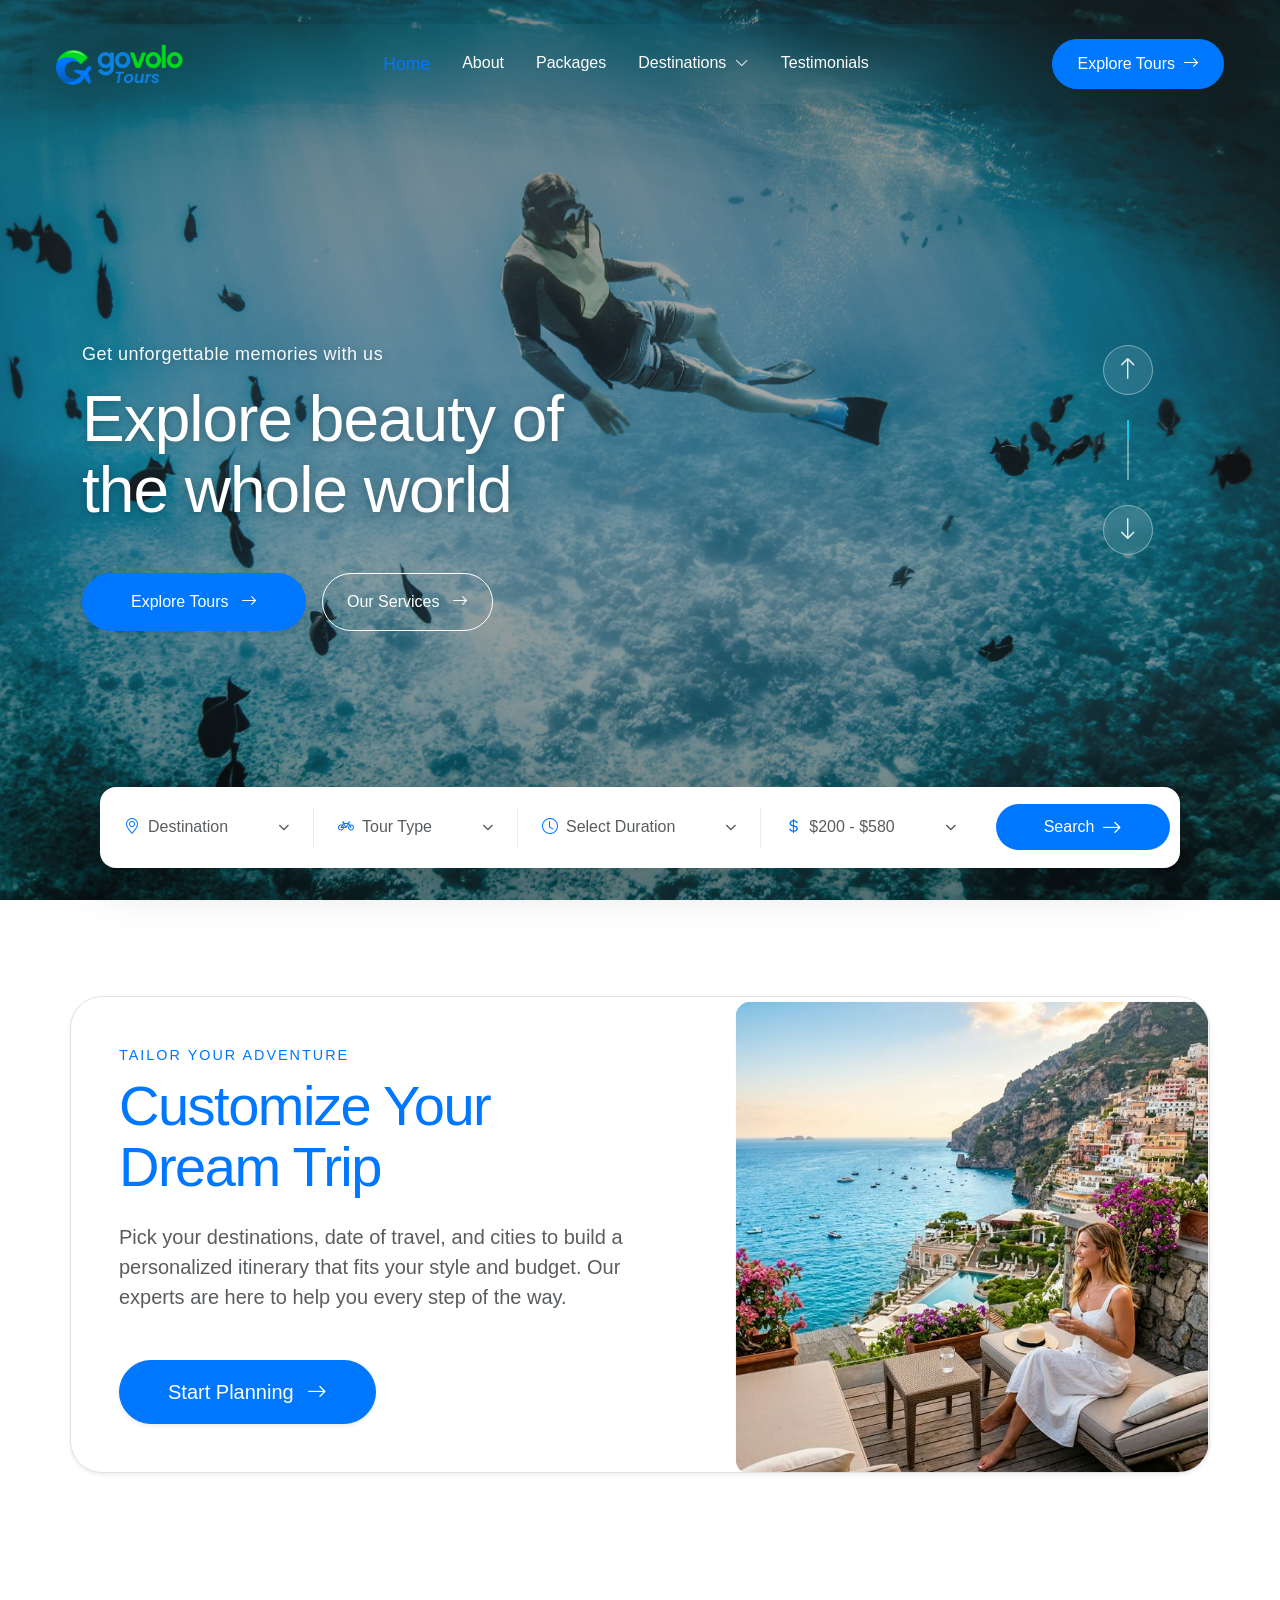
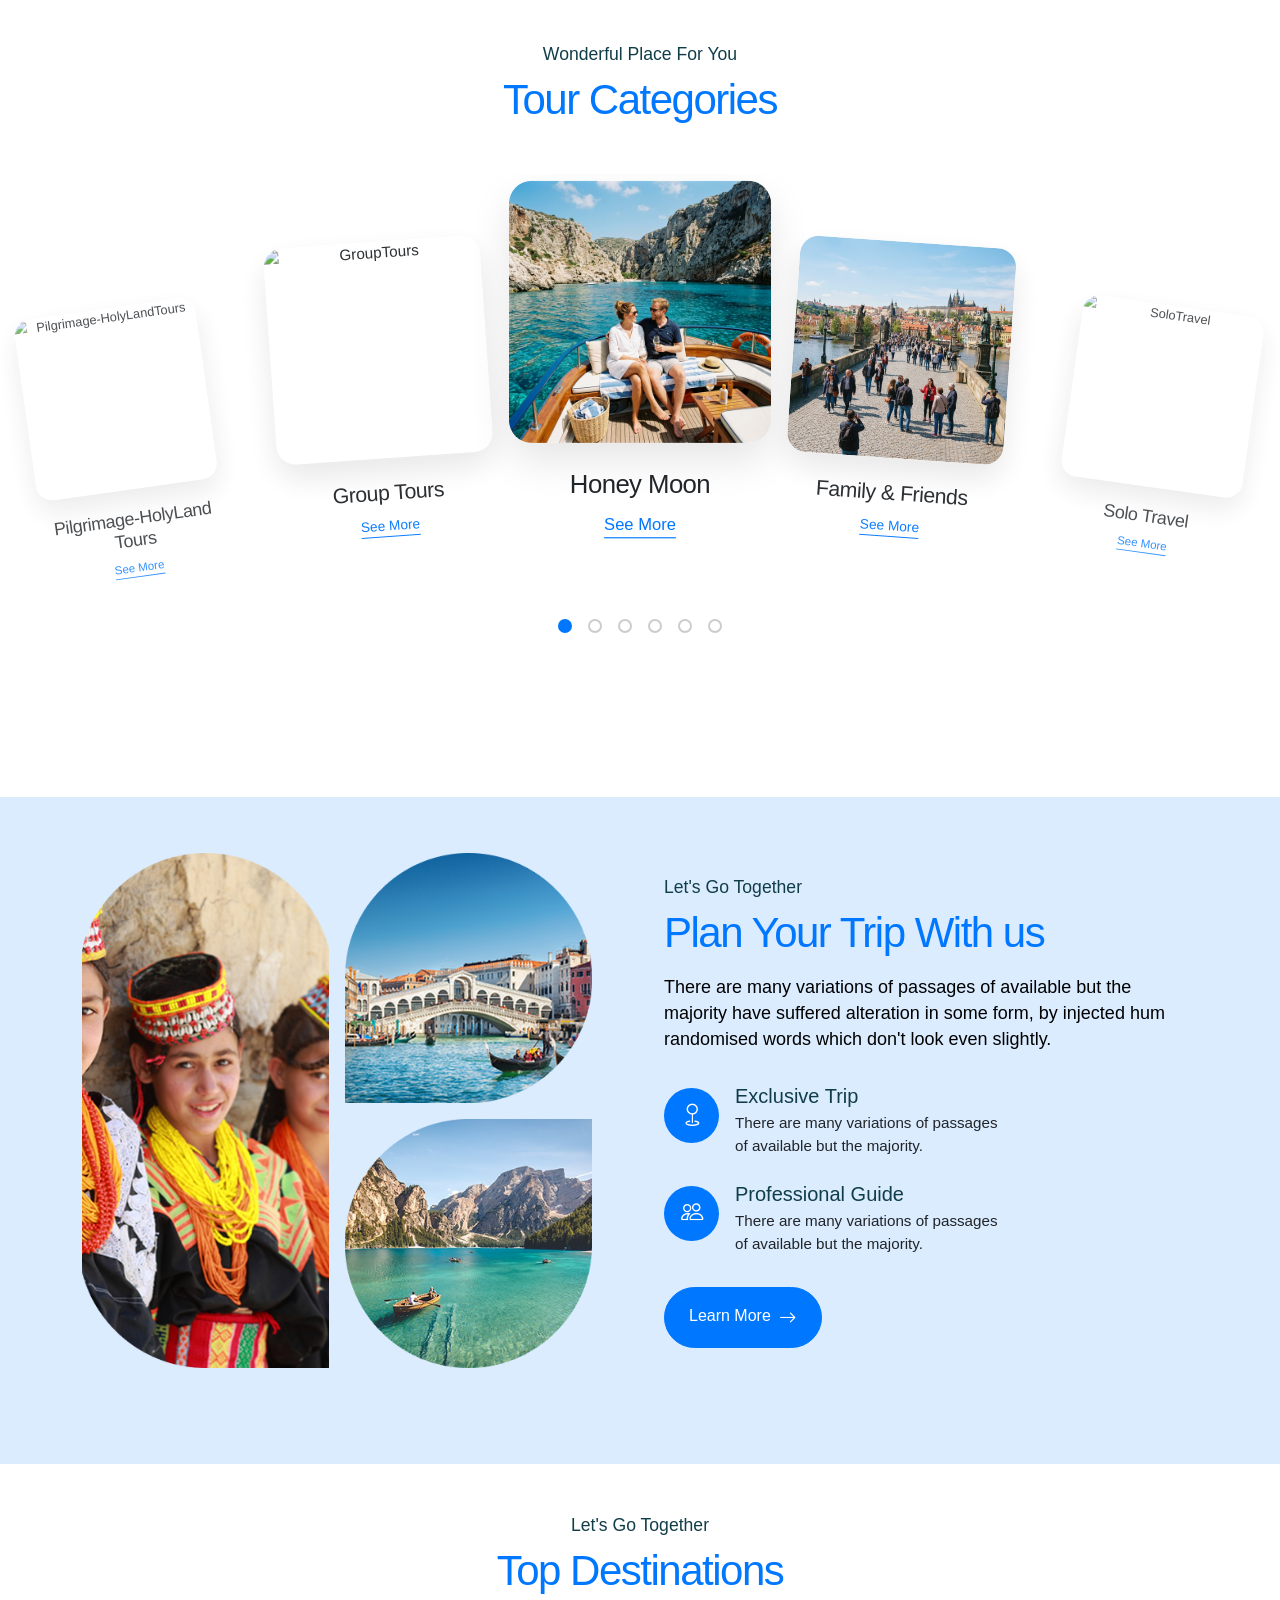
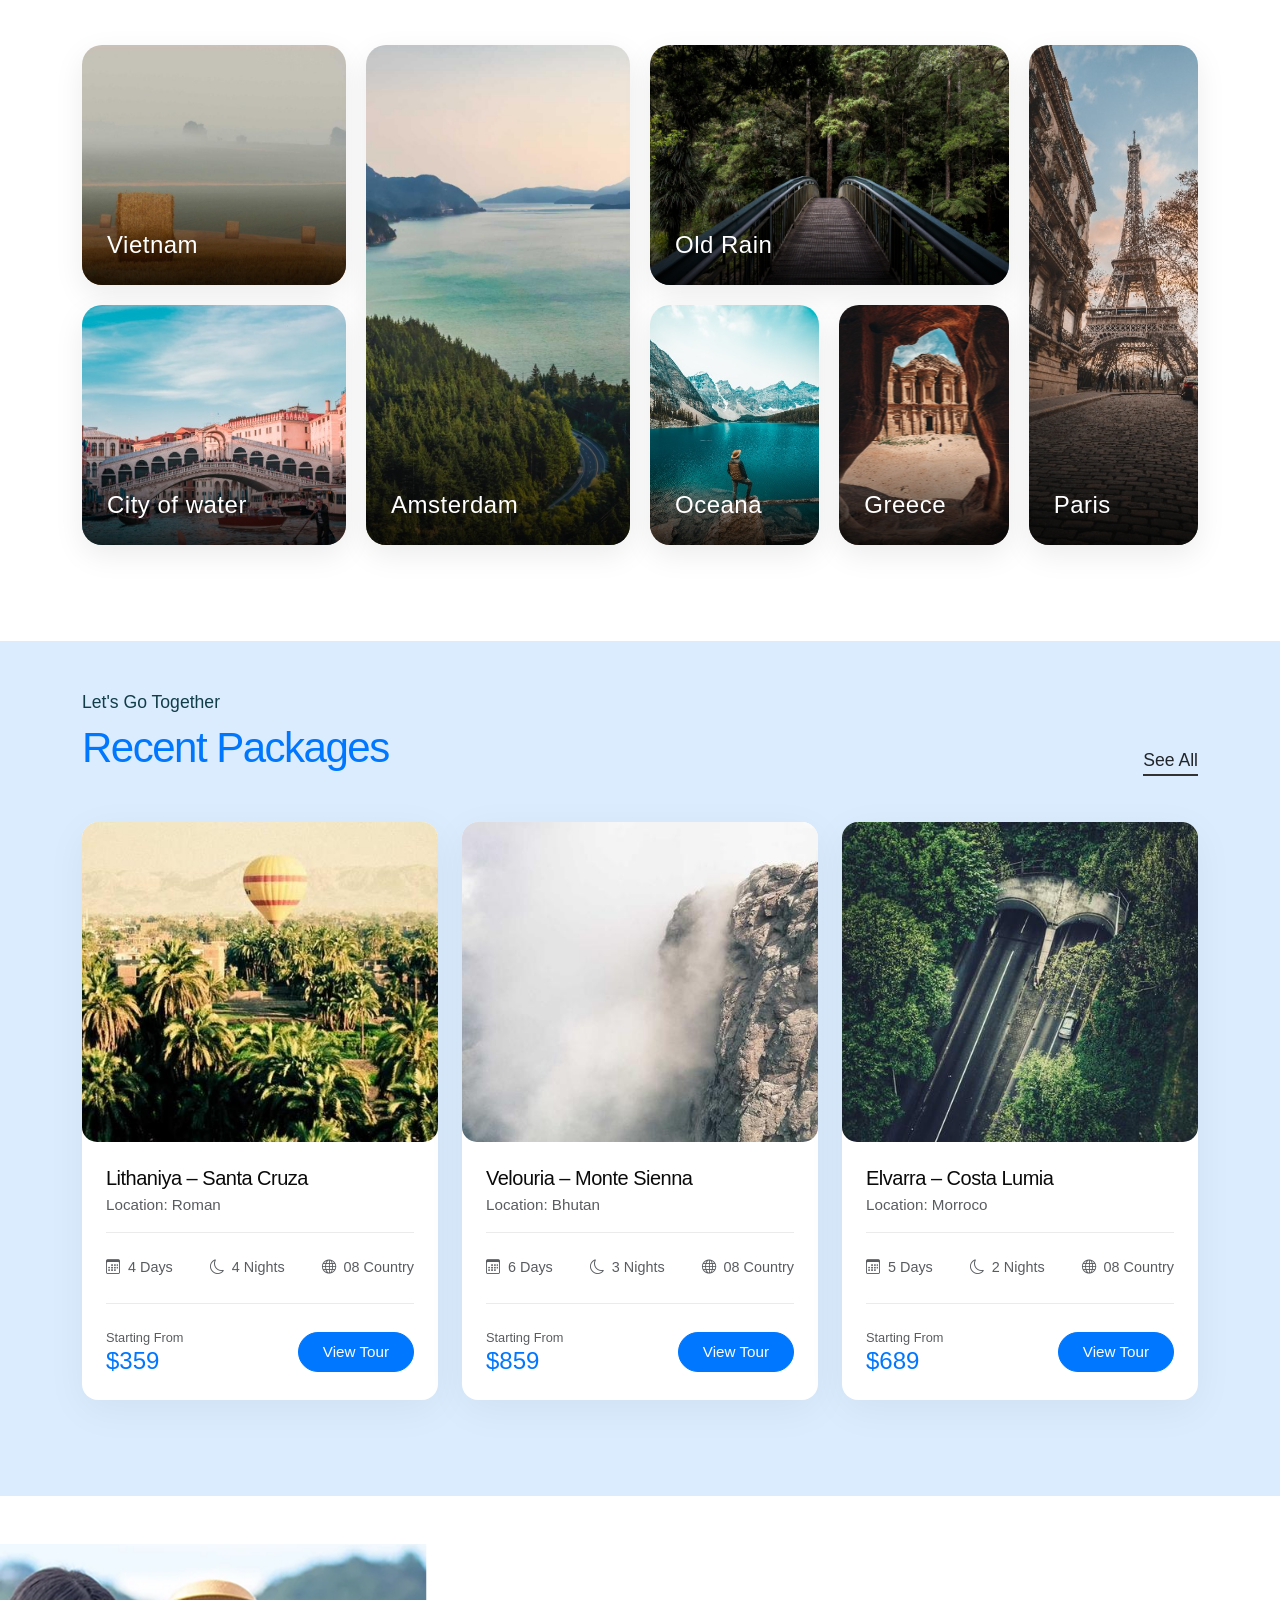
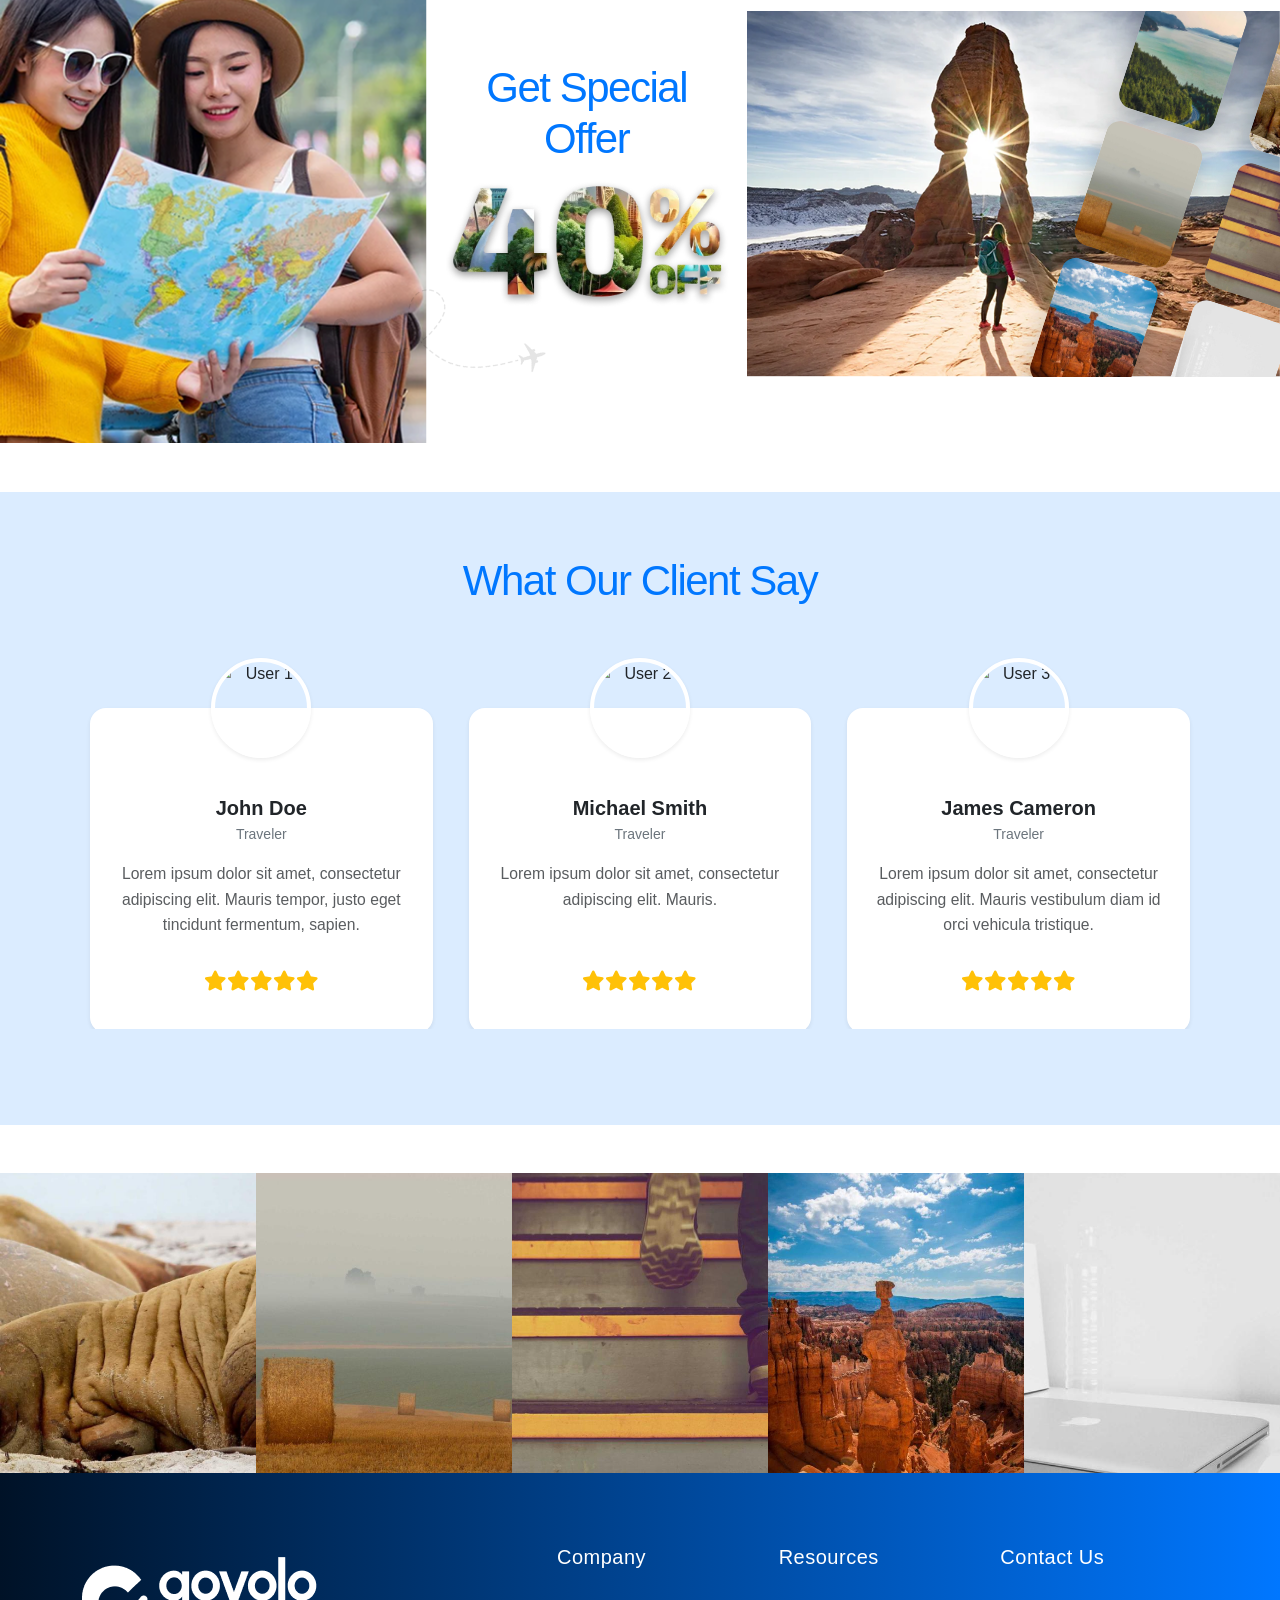
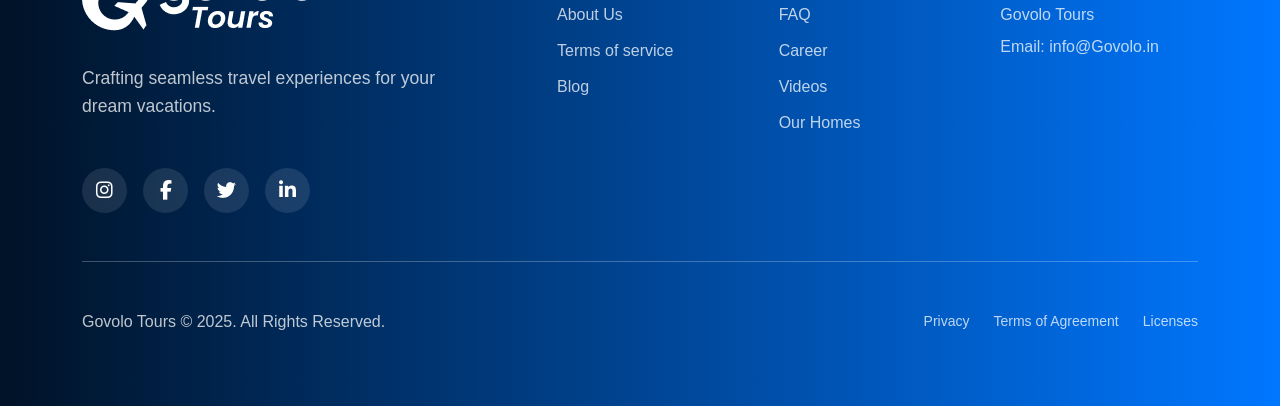
==== commit bc202023: "customise update ui" ====
--- a/index.html
+++ b/index.html
@@ -50,24 +50,32 @@
                         <a class="nav-link" href="#">About</a>
                     </li>
                     <!-- Dropdown on Hover for Desktop -->
+                    <li class="nav-item ">
+                        <a class="nav-link" href="#" >
+                            Packages
+                        </a>
+                    </li>
+                    <!-- Multi-level Dropdown for Destinations -->
                     <li class="nav-item dropdown hover-dropdown">
                         <a class="nav-link" href="#" role="button" aria-expanded="false">
-                            Day Tours <i class="bi bi-chevron-down ms-1 small dropdown-icon"></i>
+                            Destinations <i class="bi bi-chevron-down ms-1 small dropdown-icon"></i>
                         </a>
                         <ul class="dropdown-menu">
-                            <li><a class="dropdown-item" href="#">City Tours</a></li>
-                            <li><a class="dropdown-item" href="#">Nature Walks</a></li>
-                            <li>
-                                <hr class="dropdown-divider">
+                            <li><a class="dropdown-item" href="#">Domestic</a></li>
+                            <li class="dropdown-submenu hover-dropdown-submenu position-relative">
+                                <a class="dropdown-item d-flex justify-content-between align-items-center" href="#">
+                                    International <i class="bi bi-chevron-right small ms-2"></i>
+                                </a>
+                                <ul class="dropdown-menu submenu-right position-absolute">
+                                    <li><a class="dropdown-item" href="#">Asia</a></li>
+                                    <li><a class="dropdown-item" href="#">Europe</a></li>
+                                    <li><a class="dropdown-item" href="#">Africa</a></li>
+                                </ul>
                             </li>
-                            <li><a class="dropdown-item" href="#">Special Offers</a></li>
                         </ul>
                     </li>
                     <li class="nav-item">
-                        <a class="nav-link" href="#">Destinations</a>
-                    </li>
-                    <li class="nav-item">
-                        <a class="nav-link" href="#">Car Rentals</a>
+                        <a class="nav-link" href="#">Testimonials</a>
                     </li>
                 </ul>
                 <div class="d-flex align-items-center">
@@ -100,34 +108,50 @@
                     <a class="nav-link  fs-5" href="#">About</a>
                 </div>
                 <!-- Accordion for Mobile Dropdown (Clean/Modern integration) -->
+                <div class="nav-item mb-3">
+                    <a class="nav-link active fs-5" href="#">Packages</a>
+                </div>
+                <!-- Nested Accordion for Destinations Mobile Dropdown -->
                 <div class="accordion-item border-0 mb-3 bg-transparent">
-                    <h2 class="accordion-header" id="headingDayTours">
-                        <button class="accordion-button collapsed px-0 py-0 shadow-none bg-transparent  fs-5"
-                            type="button" data-bs-toggle="collapse" data-bs-target="#collapseDayTours"
-                            aria-expanded="false" aria-controls="collapseDayTours">
-                            Day Tours
+                    <h2 class="accordion-header" id="headingDestinations">
+                        <button class="accordion-button collapsed px-0 py-0 shadow-none bg-transparent fs-5"
+                            type="button" data-bs-toggle="collapse" data-bs-target="#collapseDestinations"
+                            aria-expanded="false" aria-controls="collapseDestinations">
+                            Destinations
                         </button>
                     </h2>
-                    <div id="collapseDayTours" class="accordion-collapse collapse" aria-labelledby="headingDayTours"
+                    <div id="collapseDestinations" class="accordion-collapse collapse" aria-labelledby="headingDestinations"
                         data-bs-parent="#mobileNavAccordion">
                         <div class="accordion-body px-3 py-2 mt-2 border-start border-2 border-light">
                             <ul class="list-unstyled mb-0 d-flex flex-column gap-3">
-                                <li><a href="#" class="text-decoration-none text-muted  py-1 d-block nav-sublink">City
-                                        Tours</a></li>
-                                <li><a href="#" class="text-decoration-none text-muted  py-1 d-block nav-sublink">Nature
-                                        Walks</a></li>
-                                <li><a href="#"
-                                        class="text-decoration-none text-muted  py-1 d-block nav-sublink">Special
-                                        Offers</a></li>
+                                <li><a href="#" class="text-decoration-none text-muted py-1 d-block nav-sublink">Domestic</a></li>
+                                <li class="accordion accordion-flush" id="nestedNavAccordionInt">
+                                    <div class="accordion-item border-0 bg-transparent mb-0">
+                                        <h2 class="accordion-header" id="headingInt">
+                                            <button class="accordion-button collapsed px-0 py-1 shadow-none bg-transparent text-muted nav-sublink"
+                                                type="button" data-bs-toggle="collapse" data-bs-target="#collapseInt"
+                                                aria-expanded="false" aria-controls="collapseInt" style="font-size: 1rem;">
+                                                International
+                                            </button>
+                                        </h2>
+                                        <div id="collapseInt" class="accordion-collapse collapse" aria-labelledby="headingInt"
+                                            data-bs-parent="#nestedNavAccordionInt">
+                                            <div class="accordion-body px-3 py-1 mt-1 border-start border-1 border-light">
+                                                <ul class="list-unstyled mb-0 d-flex flex-column gap-2">
+                                                    <li><a href="#" class="text-decoration-none text-muted py-1 d-block nav-sublink" style="font-size: 0.95rem;">Asia</a></li>
+                                                    <li><a href="#" class="text-decoration-none text-muted py-1 d-block nav-sublink" style="font-size: 0.95rem;">Europe</a></li>
+                                                    <li><a href="#" class="text-decoration-none text-muted py-1 d-block nav-sublink" style="font-size: 0.95rem;">Africa</a></li>
+                                                </ul>
+                                            </div>
+                                        </div>
+                                    </div>
+                                </li>
                             </ul>
                         </div>
                     </div>
                 </div>
                 <div class="nav-item mb-3">
-                    <a class="nav-link  fs-5" href="#">Destinations</a>
-                </div>
-                <div class="nav-item mb-3">
-                    <a class="nav-link  fs-5" href="#">Car Rentals</a>
+                    <a class="nav-link  fs-5" href="#">Testimonials</a>
                 </div>
             </div>
 
@@ -247,14 +271,14 @@
                                 class="btn px-0 py-2 border-0 shadow-none dropdown-toggle d-flex align-items-center justify-content-between w-100 text-muted fw-medium"
                                 type="button" data-bs-toggle="dropdown" aria-expanded="false">
                                 <span class="selected-value text-truncate d-inline-block text-start"
-                                    style="max-width: 120px;">Activity</span>
+                                    style="max-width: 120px;">Tour Type</span>
                                 <i class="fa-solid fa-chevron-down ms-2" style="font-size: 0.70rem;"></i>
                             </button>
                             <ul class="dropdown-menu border-0 shadow rounded-4 py-2 mt-3 w-100">
-                                <li><a class="dropdown-item fw-medium" href="#">Activity</a></li>
-                                <li><a class="dropdown-item fw-medium" href="#">Sightseeing</a></li>
-                                <li><a class="dropdown-item fw-medium" href="#">Hiking & Trekking</a></li>
-                                <li><a class="dropdown-item fw-medium" href="#">Relaxing</a></li>
+                                <li><a class="dropdown-item fw-medium" href="#">Solo</a></li>
+                                <li><a class="dropdown-item fw-medium" href="#">Family</a></li>
+                                <li><a class="dropdown-item fw-medium" href="#">Couple</a></li>
+                                <li><a class="dropdown-item fw-medium" href="#">Friends</a></li>
                             </ul>
                         </div>
                     </div>
@@ -267,13 +291,13 @@
                                 class="btn px-0 py-2 border-0 shadow-none dropdown-toggle d-flex align-items-center justify-content-between w-100 text-muted fw-medium"
                                 type="button" data-bs-toggle="dropdown" aria-expanded="false">
                                 <span class="selected-value text-truncate d-inline-block text-start"
-                                    style="max-width: 140px;">0 Days - 6 Days</span>
+                                    style="max-width: 140px;">Select Duration</span>
                                 <i class="fa-solid fa-chevron-down ms-2" style="font-size: 0.70rem;"></i>
                             </button>
                             <ul class="dropdown-menu border-0 shadow rounded-4 py-2 mt-3 w-100">
-                                <li><a class="dropdown-item fw-medium" href="#">0 Days - 6 Days</a></li>
-                                <li><a class="dropdown-item fw-medium" href="#">7 Days - 14 Days</a></li>
-                                <li><a class="dropdown-item fw-medium" href="#">15+ Days</a></li>
+                                <li><a class="dropdown-item fw-medium" href="#">3 Days</a></li>
+                                <li><a class="dropdown-item fw-medium" href="#">5 Days</a></li>
+                                <li><a class="dropdown-item fw-medium" href="#">7 Days</a></li>
                             </ul>
                         </div>
                     </div>
@@ -352,19 +376,20 @@
                     </div>
                     <div class="mb-4">
                         <label class="form-label text-muted small fw-medium text-uppercase mb-2"><i
-                                class="bi bi-bicycle text-primary me-1"></i> Activity</label>
+                                class="bi bi-bicycle text-primary me-1"></i> Tour Type</label>
                         <div class="dropdown custom-filter-dropdown">
                             <button
                                 class="btn btn-light bg-light rounded-3 text-dark fw-medium d-flex align-items-center justify-content-between py-2 px-3 w-100 shadow-none border-0"
                                 type="button" data-bs-toggle="dropdown" aria-expanded="false">
-                                <span class="selected-value fs-6">All Activities</span>
+                                <span class="selected-value fs-6">Select Tour Type</span>
                                 <i class="fa-solid fa-chevron-down text-muted" style="font-size: 0.75rem;"></i>
                             </button>
                             <ul class="dropdown-menu border-0 shadow-sm mt-1 rounded-3 py-2 w-100 bg-white">
-                                <li><a class="dropdown-item py-2 fw-medium" href="#">All Activities</a></li>
-                                <li><a class="dropdown-item py-2 fw-medium" href="#">Sightseeing</a></li>
-                                <li><a class="dropdown-item py-2 fw-medium" href="#">Hiking & Trekking</a></li>
-                                <li><a class="dropdown-item py-2 fw-medium" href="#">Relaxing</a></li>
+                                <li><a class="dropdown-item py-2 fw-medium" href="#">All Type</a></li>
+                                <li><a class="dropdown-item py-2 fw-medium" href="#">Solo</a></li>
+                                <li><a class="dropdown-item py-2 fw-medium" href="#">Couple</a></li>
+                                <li><a class="dropdown-item py-2 fw-medium" href="#">Family</a></li>
+                                <li><a class="dropdown-item py-2 fw-medium" href="#">Friends</a></li>
                             </ul>
                         </div>
                     </div>
@@ -375,13 +400,13 @@
                             <button
                                 class="btn btn-light bg-light rounded-3 text-dark fw-medium d-flex align-items-center justify-content-between py-2 px-3 w-100 shadow-none border-0"
                                 type="button" data-bs-toggle="dropdown" aria-expanded="false">
-                                <span class="selected-value fs-6">0 Days - 6 Days</span>
+                                <span class="selected-value fs-6">Select Duration</span>
                                 <i class="fa-solid fa-chevron-down text-muted" style="font-size: 0.75rem;"></i>
                             </button>
                             <ul class="dropdown-menu border-0 shadow-sm mt-1 rounded-3 py-2 w-100 bg-white">
-                                <li><a class="dropdown-item py-2 fw-medium" href="#">0 Days - 6 Days</a></li>
-                                <li><a class="dropdown-item py-2 fw-medium" href="#">7 Days - 14 Days</a></li>
-                                <li><a class="dropdown-item py-2 fw-medium" href="#">15+ Days</a></li>
+                                <li><a class="dropdown-item py-2 fw-medium" href="#">3 Days</a></li>
+                                <li><a class="dropdown-item py-2 fw-medium" href="#">5 Days</a></li>
+                                <li><a class="dropdown-item py-2 fw-medium" href="#">7 Days</a></li>
                             </ul>
                         </div>
                     </div>
@@ -414,7 +439,7 @@
     </div>
 
     <!-- Customize Your Trip CTA Section -->
-    <section class="customize-trip-cta-section py-md-5 my-md-5 my-4" data-aos="fade-up">
+    <section class="customize-trip-cta-section py-md-5 my-md-5 my-5" data-aos="fade-up">
         <div class="container bg-white rounded-5 shadow-sm overflow-hidden border">
             <div class="row align-items-center">
                 <div class="col-lg-7 p-4 p-md-5">
@@ -1144,74 +1169,119 @@
                 </div>
 
                 <!-- Step 3: Trip Duration -->
-                <div class="form-step" data-step="3">
+                <div class="form-step py-md-5 py-2" data-step="3">
                     <h2 class="text-center mb-5">What's the duration of your holiday?</h2>
                     <div class="row g-4 justify-content-center">
-                        <div class="col-6 col-md-2">
-                            <label class="selection-card text-center p-4">
+                        <div class="col-6 col-md-3">
+                            <label class="selection-card duration-card text-center p-0 overflow-hidden position-relative rounded-4 shadow-sm border w-100">
                                 <input type="radio" name="duration" value="3-5" class="d-none">
-                                <div class="card-content">
-                                    <div class="mb-3 fs-2"><i class="bi bi-briefcase"></i></div>
-                                    <h4>3-5 Days</h4>
+                                <img src="assets/plan_trip_1.jpg" alt="3-5 Days" class="img-fluid w-100 object-fit-cover transition-transform duration-img" style="height: 220px;">
+                                <div class="card-overlay position-absolute top-0 start-0 w-100 h-100 bg-dark bg-opacity-50 d-flex flex-column justify-content-center align-items-center text-white transition-all">
+                                    <div class="mb-2 fs-2 icon-animate"><i class="bi bi-briefcase"></i></div>
+                                    <h4 class="fw-bold mb-0">3-5 Days</h4>
+                                    <span class="small opacity-75 mt-1">Quick Getaway</span>
                                 </div>
                             </label>
                         </div>
-                        <div class="col-6 col-md-2">
-                            <label class="selection-card text-center p-4">
+                        <div class="col-6 col-md-3">
+                            <label class="selection-card duration-card text-center p-0 overflow-hidden position-relative rounded-4 shadow-sm border w-100">
                                 <input type="radio" name="duration" value="6-8" class="d-none">
-                                <div class="card-content">
-                                    <div class="mb-3 fs-2"><i class="bi bi-briefcase-fill"></i></div>
-                                    <h4>6-8 Days</h4>
+                                <img src="assets/plan_trip_2.jpg" alt="6-8 Days" class="img-fluid w-100 object-fit-cover transition-transform duration-img" style="height: 220px;">
+                                <div class="card-overlay position-absolute top-0 start-0 w-100 h-100 bg-dark bg-opacity-50 d-flex flex-column justify-content-center align-items-center text-white transition-all">
+                                    <div class="mb-2 fs-2 icon-animate"><i class="bi bi-briefcase-fill"></i></div>
+                                    <h4 class="fw-bold mb-0">6-8 Days</h4>
+                                    <span class="small opacity-75 mt-1">Standard Holiday</span>
                                 </div>
                             </label>
                         </div>
-                        <div class="col-6 col-md-2">
-                            <label class="selection-card text-center p-4">
+                        <div class="col-6 col-md-3">
+                            <label class="selection-card duration-card text-center p-0 overflow-hidden position-relative rounded-4 shadow-sm border w-100">
                                 <input type="radio" name="duration" value="9-10" class="d-none">
-                                <div class="card-content">
-                                    <div class="mb-3 fs-2"><i class="bi bi-luggage"></i></div>
-                                    <h4>9-10 Days</h4>
+                                <img src="assets/plan_trip_3.jpg" alt="9-10 Days" class="img-fluid w-100 object-fit-cover transition-transform duration-img" style="height: 220px;">
+                                <div class="card-overlay position-absolute top-0 start-0 w-100 h-100 bg-dark bg-opacity-50 d-flex flex-column justify-content-center align-items-center text-white transition-all">
+                                    <div class="mb-2 fs-2 icon-animate"><i class="bi bi-luggage"></i></div>
+                                    <h4 class="fw-bold mb-0">9-10 Days</h4>
+                                    <span class="small opacity-75 mt-1">Extended Trip</span>
                                 </div>
                             </label>
                         </div>
-                        <div class="col-6 col-md-2">
-                            <label class="selection-card text-center p-4">
+                        <div class="col-6 col-md-3">
+                            <label class="selection-card duration-card text-center p-0 overflow-hidden position-relative rounded-4 shadow-sm border w-100">
                                 <input type="radio" name="duration" value="10-12" class="d-none">
-                                <div class="card-content">
-                                    <div class="mb-3 fs-2"><i class="bi bi-luggage-fill"></i></div>
-                                    <h4>10-12 Days</h4>
+                                <img src="assets/card_1.jpg" alt="10-12 Days" class="img-fluid w-100 object-fit-cover transition-transform duration-img" style="height: 220px;">
+                                <div class="card-overlay position-absolute top-0 start-0 w-100 h-100 bg-dark bg-opacity-50 d-flex flex-column justify-content-center align-items-center text-white transition-all">
+                                    <div class="mb-2 fs-2 icon-animate"><i class="bi bi-luggage-fill"></i></div>
+                                    <h4 class="fw-bold mb-0">10-12 Days</h4>
+                                    <span class="small opacity-75 mt-1">Grand Adventure</span>
                                 </div>
                             </label>
                         </div>
-
                     </div>
                 </div>
 
                 <!-- Step 4: Departure Location -->
                 <div class="form-step" data-step="4">
                     <h2 class="text-center mb-5">Where are you travelling from?</h2>
-                    <!-- <div class="search-container mb-4 mx-auto" style="max-width: 600px;">
-                        <div class="input-group rounded-pill border overflow-hidden bg-white px-3 py-2">
-                            <span class="input-group-text bg-transparent border-0"><i class="bi bi-search text-primary"></i></span>
-                            <input type="text" class="form-control border-0 shadow-none" placeholder="Search airports">
-                        </div>
-                    </div> -->
-                    <div class="airport-list mx-auto" style="max-width: 600px;">
-                        <div class="airport-item p-3 border-bottom d-flex align-items-center gap-3" data-value="Bengaluru, BLR">
-                            <i class="bi bi-airplane"></i>
-                            <span>Bengaluru, BLR</span>
-                        </div>
-                        <div class="airport-item p-3 border-bottom d-flex align-items-center gap-3" data-value="Chennai, MAA">
-                            <i class="bi bi-airplane"></i>
-                            <span>Chennai, MAA</span>
-                        </div>
-                        <div class="airport-item p-3 border-bottom d-flex align-items-center gap-3" data-value="New Delhi, DEL">
-                            <i class="bi bi-airplane"></i>
-                            <span>New Delhi, DEL</span>
-                        </div>
-                        <div class="airport-item p-3 border-bottom d-flex align-items-center gap-3" data-value="Mumbai, BOM">
-                            <i class="bi bi-airplane"></i>
-                            <span>Mumbai, BOM</span>
+                    <div class="airport-list row g-3 justify-content-center mx-auto" style="max-width: 800px;">
+                        <div class="col-md-6">
+                            <div class="airport-item airport-card p-0 rounded-4 overflow-hidden position-relative shadow-sm border cursor-pointer" data-value="Bengaluru, BLR">
+                                <img src="assets/cityofwater.jpg" alt="Bengaluru" class="w-100 object-fit-cover opacity-75 airport-bg transition-transform" style="height: 120px;">
+                                <div class="position-absolute top-0 start-0 w-100 h-100 bg-dark bg-opacity-50 d-flex align-items-center px-4 text-white airport-overlay transition-all">
+                                    <i class="bi bi-airplane fs-2 me-3 airport-icon"></i>
+                                    <div class="text-start">
+                                        <h5 class="mb-0 ">Bengaluru</h5>
+                                        <span class="small opacity-75">BLR Airport</span>
+                                    </div>
+                                    <div class="check-circle ms-auto bg-primary text-white rounded-circle d-flex align-items-center justify-content-center opacity-0 transition-all" style="width: 28px; height: 28px;">
+                                        <i class="bi bi-check"></i>
+                                    </div>
+                                </div>
+                            </div>
+                        </div>
+                        <div class="col-md-6">
+                            <div class="airport-item airport-card p-0 rounded-4 overflow-hidden position-relative shadow-sm border cursor-pointer" data-value="Chennai, MAA">
+                                <img src="assets/dest_greece.jpg" alt="Chennai" class="w-100 object-fit-cover opacity-75 airport-bg transition-transform" style="height: 120px;">
+                                <div class="position-absolute top-0 start-0 w-100 h-100 bg-dark bg-opacity-50 d-flex align-items-center px-4 text-white airport-overlay transition-all">
+                                    <i class="bi bi-airplane fs-2 me-3 airport-icon"></i>
+                                    <div class="text-start">
+                                        <h5 class="mb-0 ">Chennai</h5>
+                                        <span class="small opacity-75">MAA Airport</span>
+                                    </div>
+                                    <div class="check-circle ms-auto bg-primary text-white rounded-circle d-flex align-items-center justify-content-center opacity-0 transition-all" style="width: 28px; height: 28px;">
+                                        <i class="bi bi-check"></i>
+                                    </div>
+                                </div>
+                            </div>
+                        </div>
+                        <div class="col-md-6">
+                            <div class="airport-item airport-card p-0 rounded-4 overflow-hidden position-relative shadow-sm border cursor-pointer" data-value="New Delhi, DEL">
+                                <img src="assets/dest_amsterdam.jpg" alt="New Delhi" class="w-100 object-fit-cover opacity-75 airport-bg transition-transform" style="height: 120px;">
+                                <div class="position-absolute top-0 start-0 w-100 h-100 bg-dark bg-opacity-50 d-flex align-items-center px-4 text-white airport-overlay transition-all">
+                                    <i class="bi bi-airplane fs-2 me-3 airport-icon"></i>
+                                    <div class="text-start">
+                                        <h5 class="mb-0 ">New Delhi</h5>
+                                        <span class="small opacity-75">DEL Airport</span>
+                                    </div>
+                                    <div class="check-circle ms-auto bg-primary text-white rounded-circle d-flex align-items-center justify-content-center opacity-0 transition-all" style="width: 28px; height: 28px;">
+                                        <i class="bi bi-check"></i>
+                                    </div>
+                                </div>
+                            </div>
+                        </div>
+                        <div class="col-md-6">
+                            <div class="airport-item airport-card p-0 rounded-4 overflow-hidden position-relative shadow-sm border cursor-pointer" data-value="Mumbai, BOM">
+                                <img src="assets/dest_paris.jpg" alt="Mumbai" class="w-100 object-fit-cover opacity-75 airport-bg transition-transform" style="height: 120px;">
+                                <div class="position-absolute top-0 start-0 w-100 h-100 bg-dark bg-opacity-50 d-flex align-items-center px-4 text-white airport-overlay transition-all">
+                                    <i class="bi bi-airplane fs-2 me-3 airport-icon"></i>
+                                    <div class="text-start">
+                                        <h5 class="mb-0 ">Mumbai</h5>
+                                        <span class="small opacity-75">BOM Airport</span>
+                                    </div>
+                                    <div class="check-circle ms-auto bg-primary text-white rounded-circle d-flex align-items-center justify-content-center opacity-0 transition-all" style="width: 28px; height: 28px;">
+                                        <i class="bi bi-check"></i>
+                                    </div>
+                                </div>
+                            </div>
                         </div>
                     </div>
                 </div>
@@ -1219,8 +1289,29 @@
                 <!-- Step 5: Departure Date -->
                 <div class="form-step" data-step="5">
                     <h2 class="text-center mb-5">When do you plan to travel?</h2>
-                    <div class="datepicker-wrapper">
-                        <input type="date" name="travel_date" class="form-control">
+                    <div class="row justify-content-center mt-4">
+                        <div class="col-md-8">
+                            <div class="card border-0 shadow-lg rounded-5 overflow-hidden">
+                                <div class="row g-0">
+                                    <div class="col-md-5 d-none d-md-block position-relative">
+                                        <img src="assets/plan_trip_3.jpg" alt="Calendar" class="img-fluid w-100 h-100 object-fit-cover" style="min-height: 250px;">
+                                        <div class="position-absolute bottom-0 start-0 w-100 p-4 bg-gradient-dark text-white">
+                                            <p class="mb-0 fw-medium">Start planning the best days of your life.</p>
+                                        </div>
+                                    </div>
+                                    <div class="col-md-7 d-flex align-items-center p-5 bg-white">
+                                        <div class="w-100 text-start">
+                                            <div class="text-primary mb-3 fs-1"><i class="bi bi-calendar2-heart"></i></div>
+                                            <h3 class="fw-bold mb-2">Select Your Dates</h3>
+                                            <p class="text-muted mb-4 small">Choose when you want to start your exciting journey.</p>
+                                            <div class="datepicker-wrapper position-relative">
+                                                <input type="date" name="travel_date" class="form-control form-control-lg rounded-pill px-4 shadow-sm border-light transition-all date-input-premium">
+                                            </div>
+                                        </div>
+                                    </div>
+                                </div>
+                            </div>
+                        </div>
                     </div>
                 </div>
 
--- a/style.css
+++ b/style.css
@@ -154,17 +154,31 @@
 }
 
 @media (min-width: 992px) {
-    .hover-dropdown:hover .dropdown-menu {
+    .hover-dropdown:hover > .dropdown-menu {
         display: block;
         margin-top: 0;
         animation: fadeIn 0.15s ease-in-out;
     }
 
-    .hover-dropdown:hover .dropdown-icon {
+    .hover-dropdown-submenu > .dropdown-menu {
+        top: 0;
+        left: 100%;
+        margin-top: -1px;
+    }
+
+    .hover-dropdown-submenu:hover > .dropdown-menu {
+        display: block;
+        animation: fadeIn 0.15s ease-in-out;
+    }
+
+    .hover-dropdown:hover > .nav-link .dropdown-icon {
         transform: rotate(180deg);
     }
 }
 
+.dropdown-submenu {
+    position: relative;
+}
 @keyframes fadeIn {
     from {
         opacity: 0;
@@ -1284,13 +1298,26 @@
 }
 
 
+
+
+
+
+
+
+
+
+
+
+
+
+
 /* ===== Full-Screen Customize Overlay ===== */
 .customize-overlay {
     position: fixed;
     top: 0;
     left: 0;
     width: 100vw;
-    height: 100vh;
+    height: 100dvh;
     background: #f8fbff;
     z-index: 9999;
     display: none;
@@ -2301,3 +2328,108 @@
     }
 }
 
+/* --- Custom Trip Form Redesign --- */
+
+/* Duration Cards */
+.duration-card {
+    cursor: pointer;
+    box-shadow: 0 4px 15px rgba(0,0,0,0.05);
+    border: 2px solid transparent !important;
+    transition: all 0.3s ease;
+}
+
+.duration-card:hover {
+    box-shadow: 0 10px 25px rgba(0,0,0,0.15) !important;
+    transform: translateY(-5px);
+}
+
+.duration-img {
+    transition: transform 0.5s ease;
+}
+
+.duration-card:hover .duration-img {
+    transform: scale(1.1);
+}
+
+input[name="duration"]:checked ~ img {
+    transform: scale(1.1);
+}
+
+input[name="duration"]:checked ~ .card-overlay {
+    background: rgba(78, 148, 254, 0.85) !important;
+}
+
+input[name="duration"]:checked ~ .card-overlay .icon-animate {
+    transform: scale(1.2);
+}
+
+.duration-card .card-overlay {
+    transition: all 0.3s ease;
+}
+
+.duration-card:hover .card-overlay {
+    background: rgba(0,0,0,0.4) !important;
+}
+
+.icon-animate {
+    transition: transform 0.3s ease;
+}
+
+/* Airport Location Cards */
+.airport-card {
+    border: 2px solid transparent !important;
+    transition: all 0.3s ease;
+}
+
+.airport-card:hover {
+    transform: translateY(-3px);
+    box-shadow: 0 8px 20px rgba(0,0,0,0.12) !important;
+}
+
+.airport-bg {
+    transition: transform 0.6s ease;
+}
+
+.airport-card:hover .airport-bg {
+    transform: scale(1.1) rotate(2deg);
+}
+
+.airport-overlay {
+    background: linear-gradient(90deg, rgba(0,0,0,0.8) 0%, rgba(0,0,0,0.4) 100%);
+    transition: all 0.3s ease;
+}
+
+.airport-card:hover .airport-overlay {
+    background: linear-gradient(90deg, rgba(13, 110, 253, 0.9) 0%, rgba(13, 110, 253, 0.4) 100%);
+}
+
+.airport-card.selected {
+    border-color: var(--primary-blue) !important;
+    box-shadow: 0 8px 20px rgba(13, 110, 253, 0.2) !important;
+}
+
+.airport-card.selected .check-circle {
+    opacity: 0 !important;
+    transform: scale(1.1);
+}
+
+.airport-card.selected .airport-overlay {
+    background: linear-gradient(90deg, rgba(13, 110, 253, 0.95) 0%, rgba(13, 110, 253, 0.6) 100%);
+}
+
+/* Date Picker Premium */
+.bg-gradient-dark {
+    background: linear-gradient(to top, rgba(0,0,0,0.8), transparent);
+}
+
+.date-input-premium {
+    font-size: 1.1rem;
+    padding-top: 0.8rem;
+    padding-bottom: 0.8rem;
+    background-color: #f8f9fa;
+}
+
+.date-input-premium:focus {
+    box-shadow: 0 0 0 0.25rem rgba(13, 110, 253, 0.15);
+    background-color: #ffffff;
+}
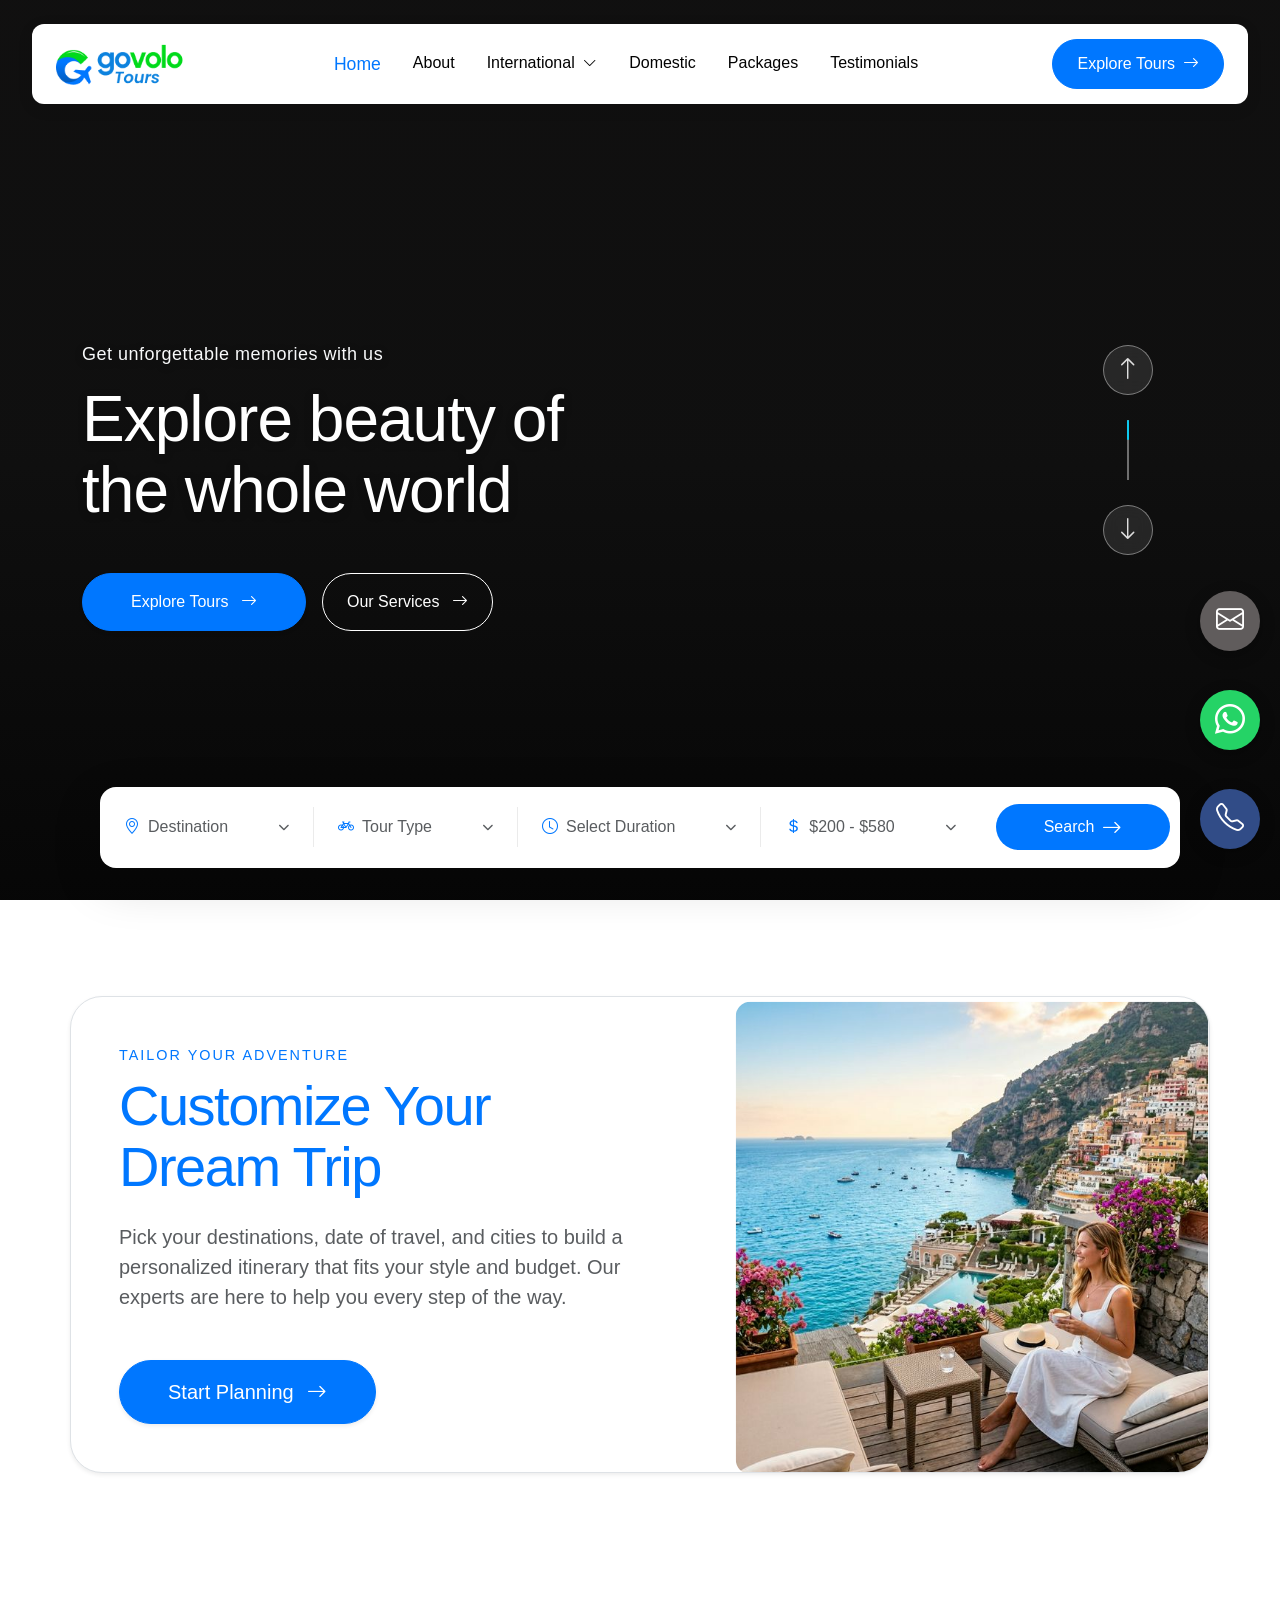
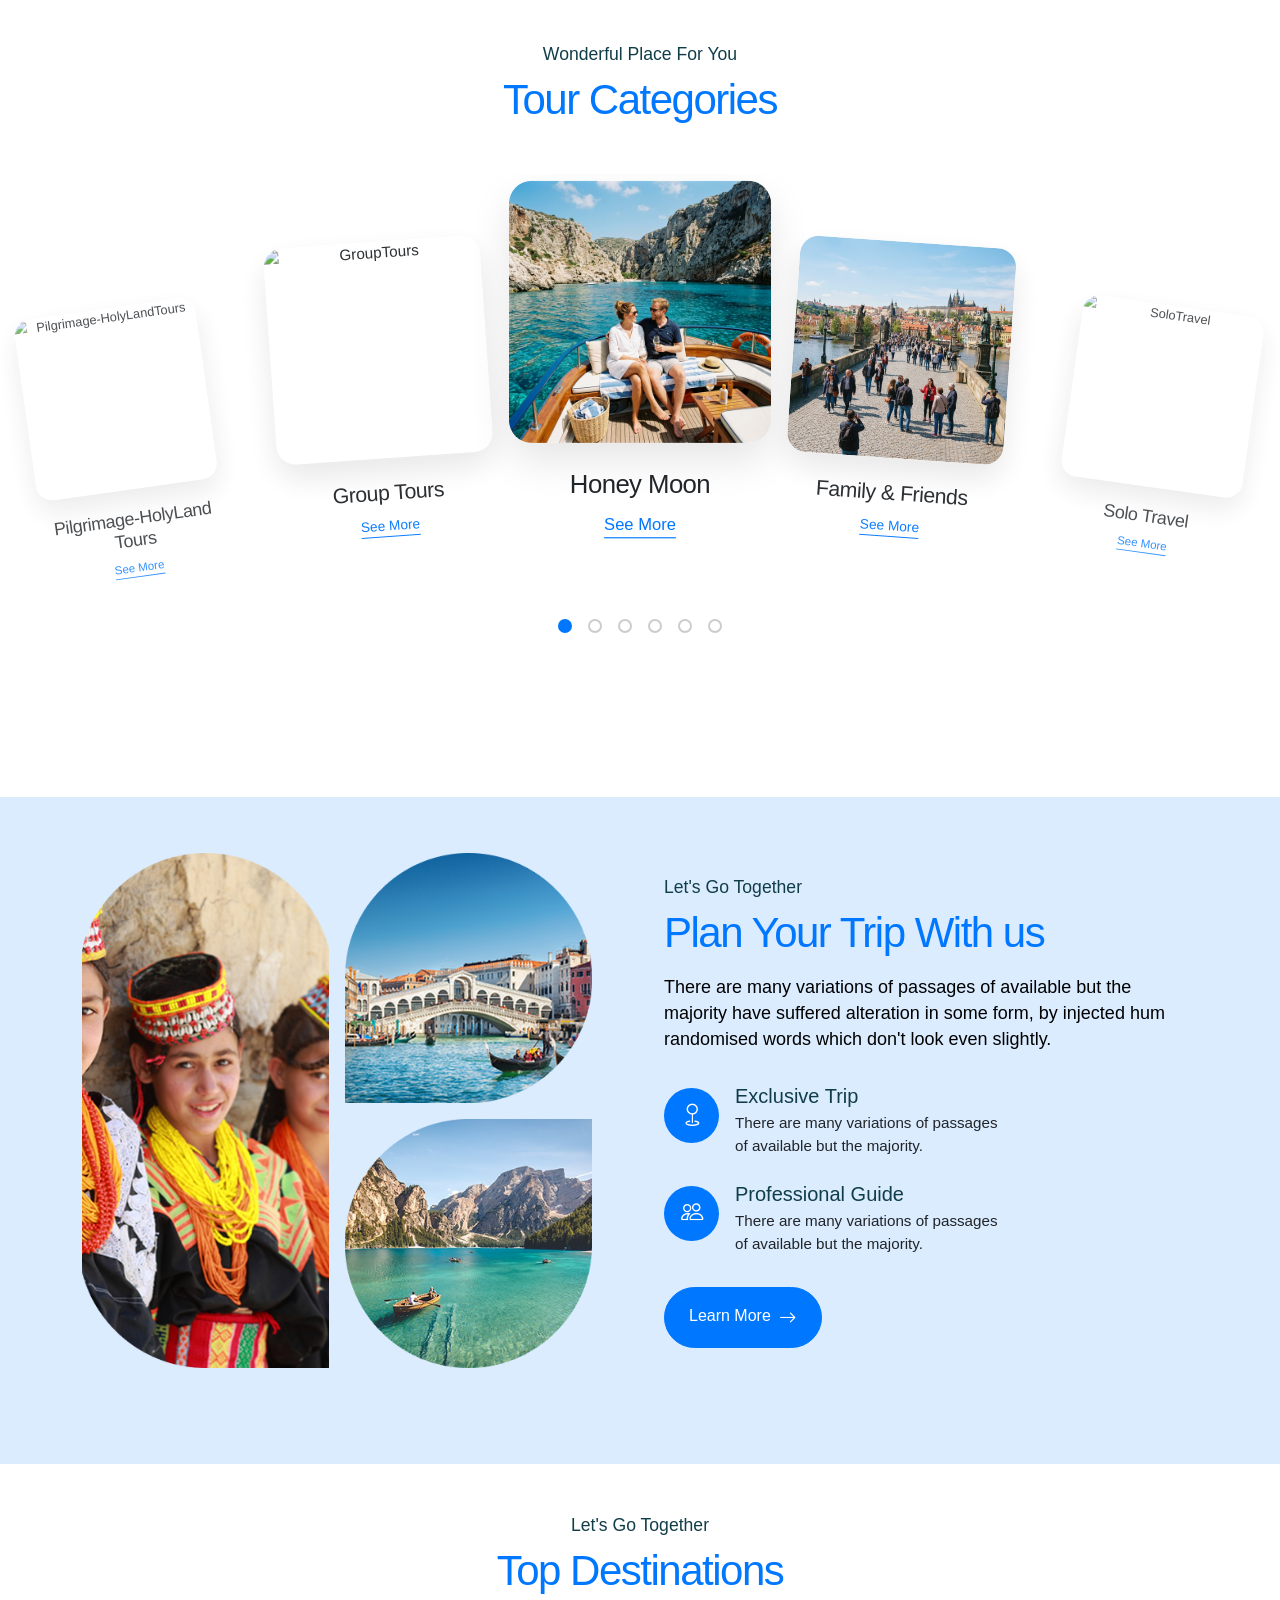
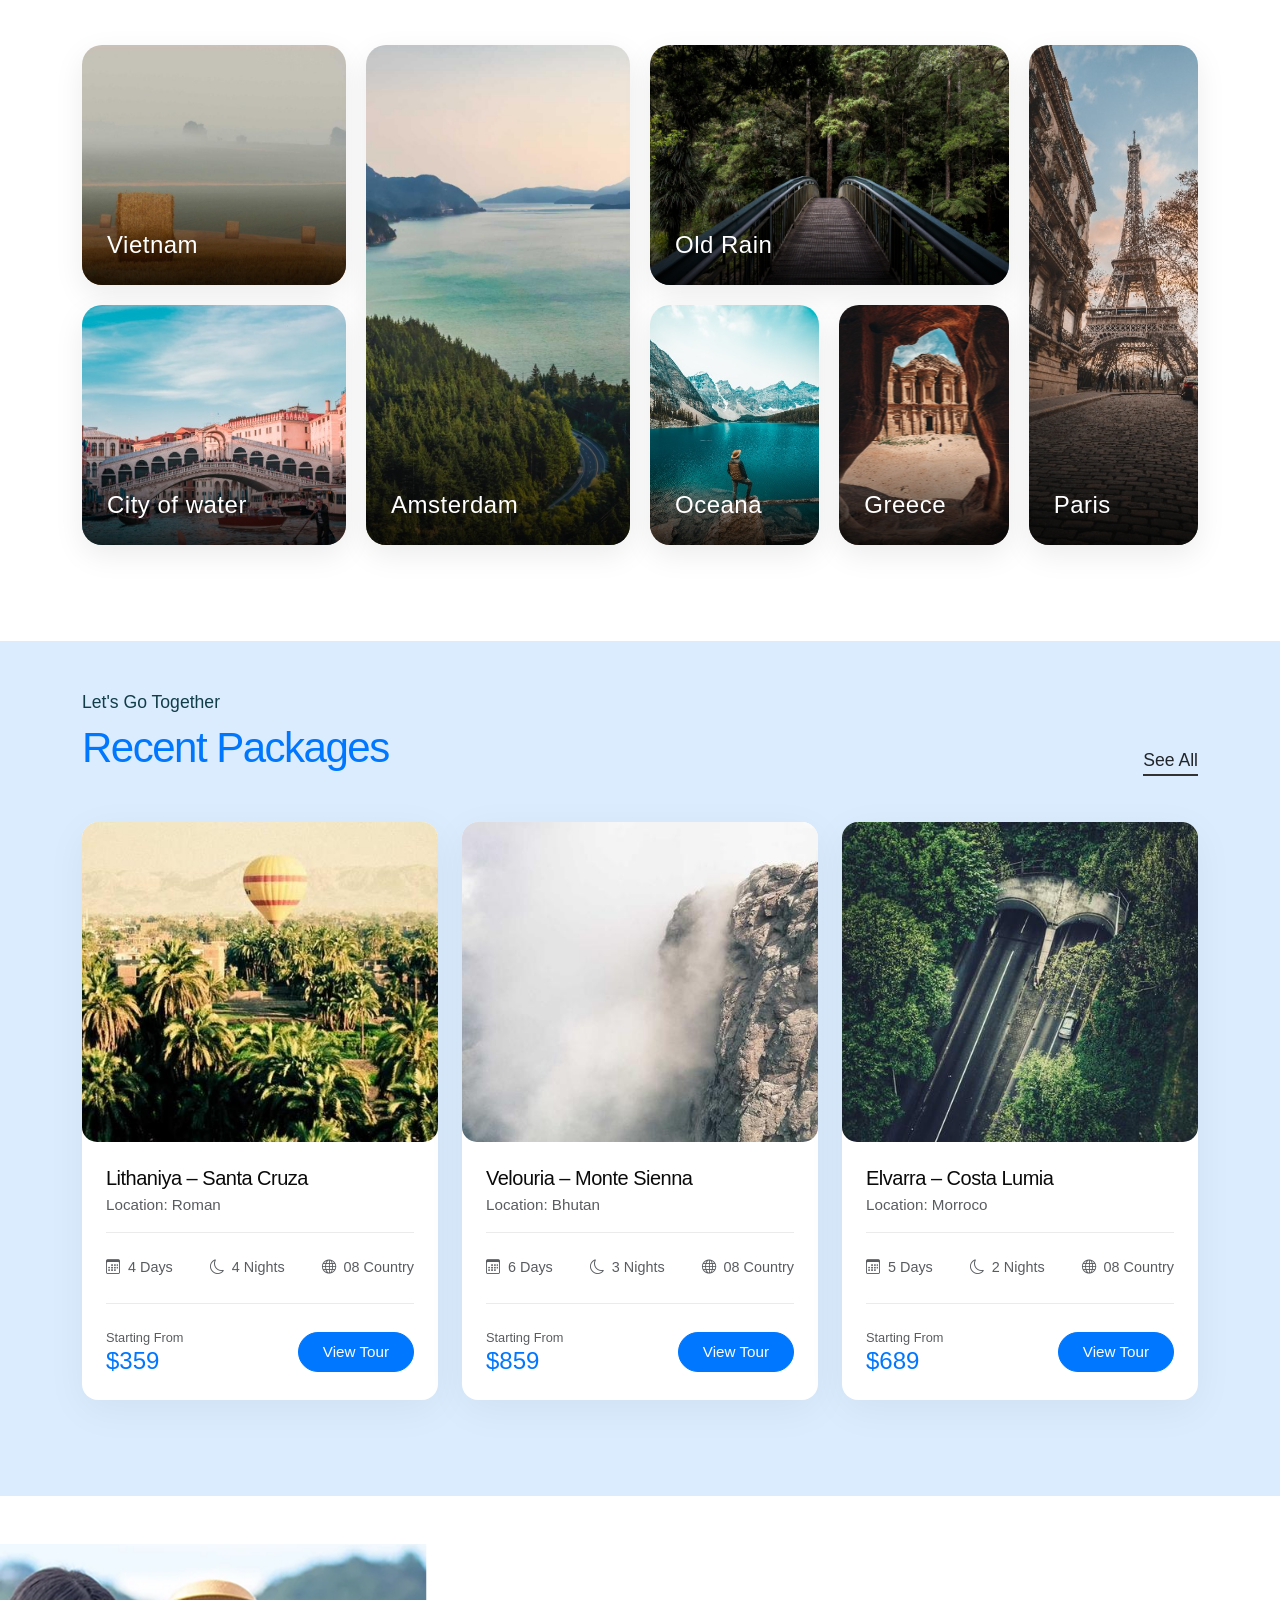
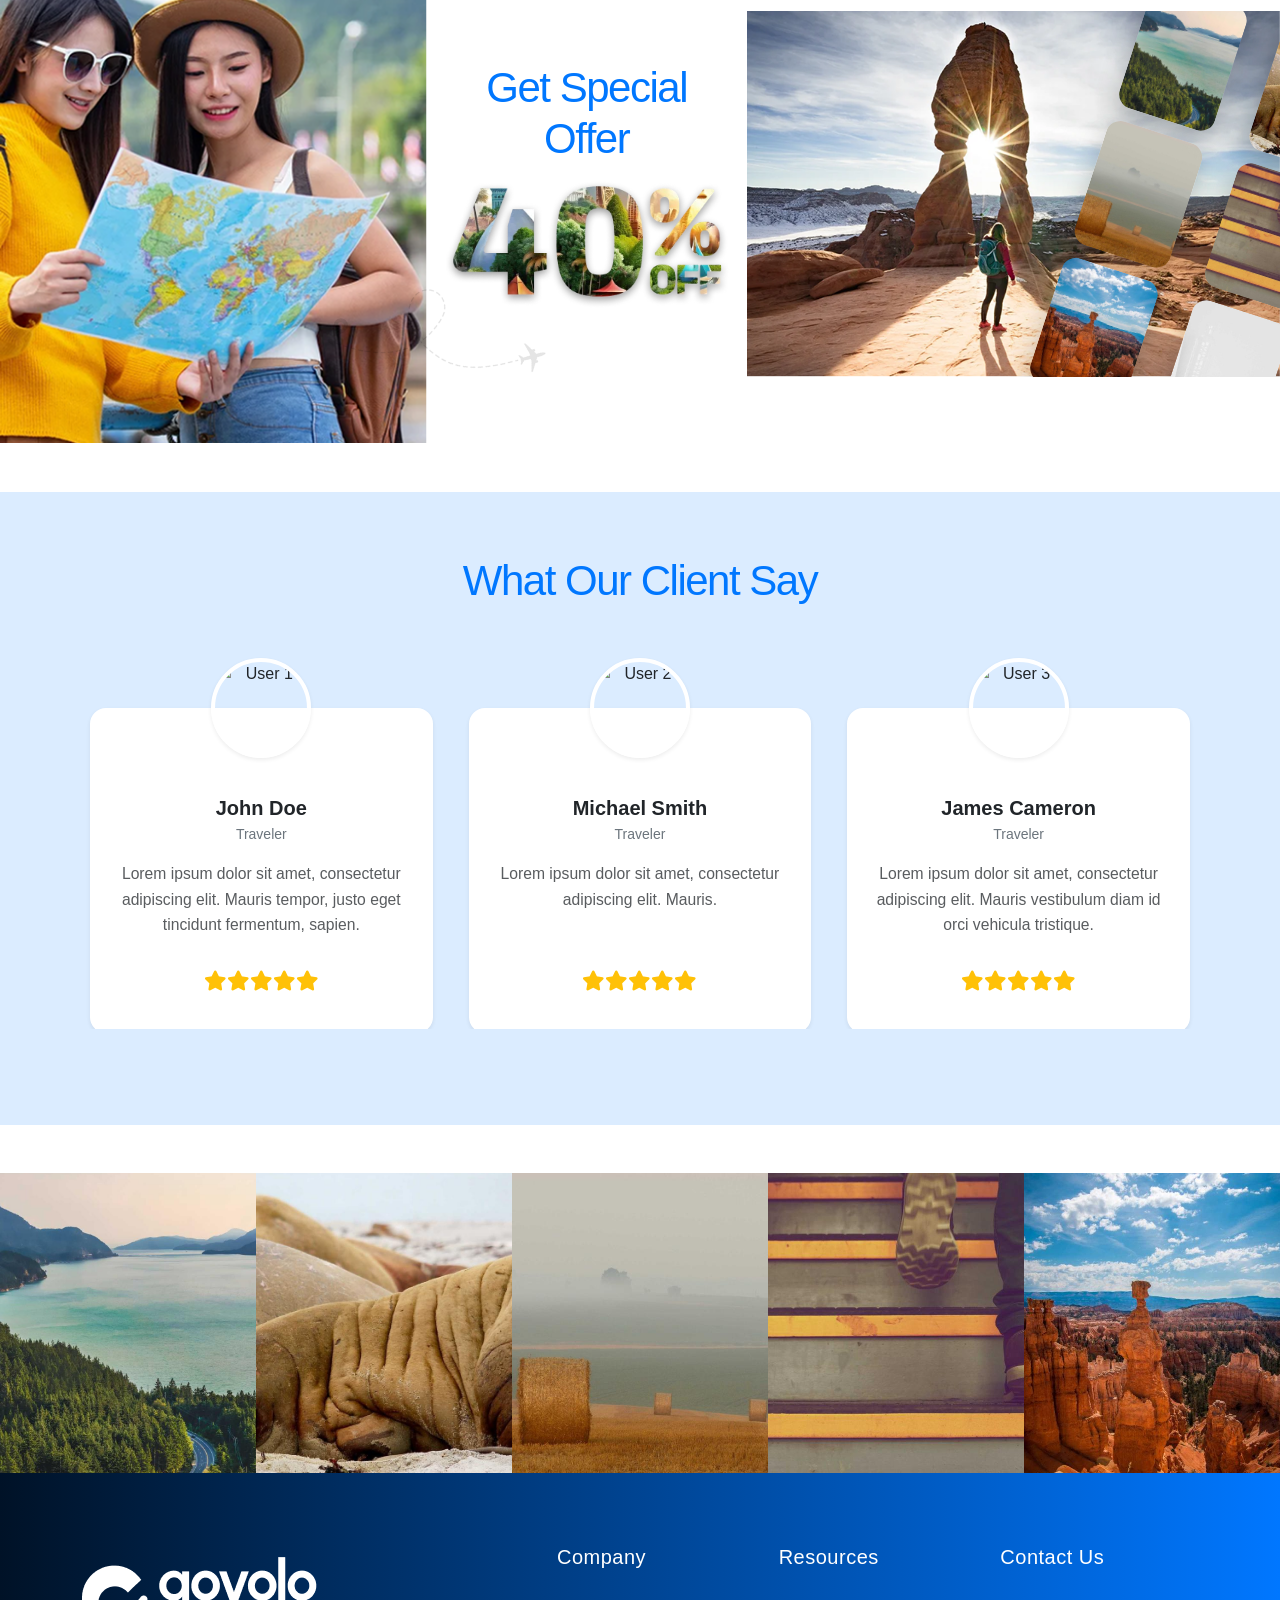
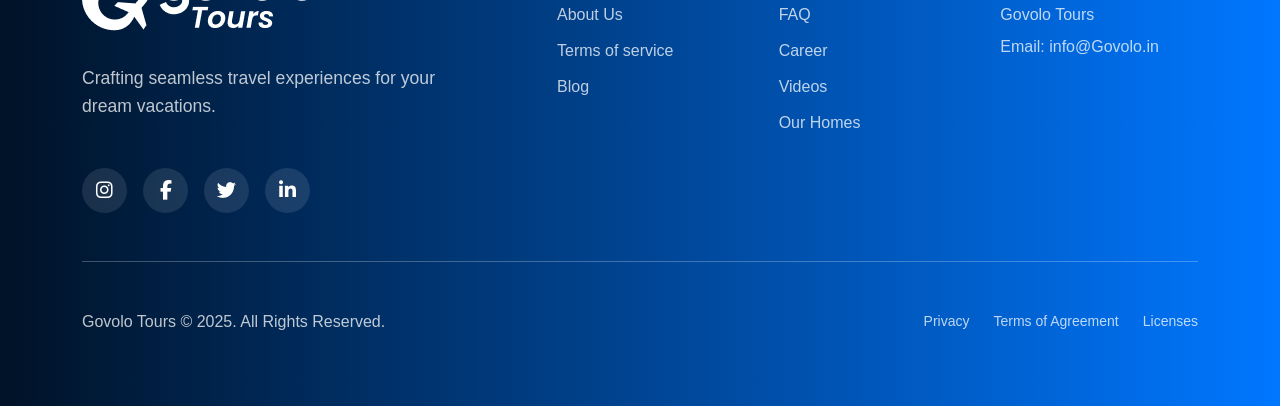
==== commit bb5be67d: "index changes" ====
--- a/index.html
+++ b/index.html
@@ -16,15 +16,31 @@
 
     <!-- Owl Carousel CSS -->
     <link rel="stylesheet" href="https://cdnjs.cloudflare.com/ajax/libs/OwlCarousel2/2.3.4/assets/owl.carousel.min.css">
-    <link rel="stylesheet" href="https://cdnjs.cloudflare.com/ajax/libs/OwlCarousel2/2.3.4/assets/owl.theme.default.min.css">
+    <link rel="stylesheet"
+        href="https://cdnjs.cloudflare.com/ajax/libs/OwlCarousel2/2.3.4/assets/owl.theme.default.min.css">
+    <link rel="stylesheet" href="https://cdn.jsdelivr.net/npm/bootstrap-icons@1.13.1/font/bootstrap-icons.css" />
+
     <!-- Fancybox CSS -->
-    <link rel="stylesheet" href="https://cdn.jsdelivr.net/npm/@fancyapps/ui@5.0/dist/fancybox/fancybox.css"/>
+    <link rel="stylesheet" href="https://cdn.jsdelivr.net/npm/@fancyapps/ui@5.0/dist/fancybox/fancybox.css" />
     <link href="https://unpkg.com/aos@2.3.4/dist/aos.css" rel="stylesheet">
     <!-- Custom CSS -->
     <link rel="stylesheet" href="style.css">
 </head>
 
 <body>
+
+
+    <a href="" target="_blank" rel="noopener noreferrer" class="whatsapp-float">
+        <i class="bi bi-whatsapp"></i>
+    </a>
+
+    <a href="" target="_blank" rel="noopener noreferrer" class="telephone-float">
+        <i class="bi bi-telephone"></i>
+    </a>
+
+    <a href="mailto:[EMAIL_ADDRESS]" target="_blank" rel="noopener noreferrer" class="email-float">
+        <i class="bi bi-envelope"></i>
+    </a>
 
     <!-- Desktop & Mobile Navbar -->
     <nav class="navbar navbar-expand-lg fixed-top custom-navbar">
@@ -49,30 +65,77 @@
                     <li class="nav-item">
                         <a class="nav-link" href="#">About</a>
                     </li>
-                    <!-- Dropdown on Hover for Desktop -->
+
+                    <!-- Multi-level Dropdown for Destinations -->
+                    <li class="nav-item mega-parent ">
+                        <a class="nav-link mega-trigger" href="#">
+                            International
+                            <i class="bi bi-chevron-down ms-1 small dropdown-icon"></i>
+                        </a>
+
+                        <!-- FULL WIDTH WRAPPER -->
+                        <div class="mega-menu mt-2">
+
+                            <!-- INNER CONTAINER (IMPORTANT) -->
+                            <div class="container">
+                                <div class="row">
+
+                                    <!-- Asia -->
+                                    <div class="col-lg-4">
+                                        <h6 class="mega-heading">Asia</h6>
+                                        <ul class="mega-list">
+                                            <li>Bali </li>
+                                            <li>Maldives </li>
+                                            <li>Thailand <span class="badge badge-budget">BUDGET</span></li>
+                                            <li>Dubai</li>
+                                            <li>Vietnam</li>
+                                        </ul>
+                                    </div>
+
+                                    <!-- Europe -->
+                                    <div class="col-lg-4">
+                                        <h6 class="mega-heading">Europe</h6>
+                                        <ul class="mega-list">
+                                            <li>France</li>
+                                            <li>Switzerland</li>
+                                            <li>Spain<span class="badge badge-trending">TRENDING</span></li>
+                                            <li>Italy</li>
+                                            <li>Germany</li>
+                                        </ul>
+                                    </div>
+
+                                    <!-- Africa -->
+                                    <div class="col-lg-4">
+                                        <h6 class="mega-heading">Africa</h6>
+                                        <ul class="mega-list">
+                                            <li>Kenya</li>
+                                            <li>South Africa</li>
+                                            <li>Egypt <span class="badge badge-trending">TRENDING</span></li>
+                                            <li>Morocco</li>
+
+                                            <!-- SINGLE VIEW ALL -->
+                                            <li class="mt-3">
+                                                <a href="/destinations/" class="view-all">
+                                                    Explore 40+ Destinations →
+                                                </a>
+                                            </li>
+                                        </ul>
+                                    </div>
+
+                                </div>
+                            </div>
+
+                        </div>
+                    </li>
                     <li class="nav-item ">
-                        <a class="nav-link" href="#" >
+                        <a class="nav-link" href="#">
+                            Domestic
+                        </a>
+                    </li>
+                    <li class="nav-item ">
+                        <a class="nav-link" href="#">
                             Packages
                         </a>
-                    </li>
-                    <!-- Multi-level Dropdown for Destinations -->
-                    <li class="nav-item dropdown hover-dropdown">
-                        <a class="nav-link" href="#" role="button" aria-expanded="false">
-                            Destinations <i class="bi bi-chevron-down ms-1 small dropdown-icon"></i>
-                        </a>
-                        <ul class="dropdown-menu">
-                            <li><a class="dropdown-item" href="#">Domestic</a></li>
-                            <li class="dropdown-submenu hover-dropdown-submenu position-relative">
-                                <a class="dropdown-item d-flex justify-content-between align-items-center" href="#">
-                                    International <i class="bi bi-chevron-right small ms-2"></i>
-                                </a>
-                                <ul class="dropdown-menu submenu-right position-absolute">
-                                    <li><a class="dropdown-item" href="#">Asia</a></li>
-                                    <li><a class="dropdown-item" href="#">Europe</a></li>
-                                    <li><a class="dropdown-item" href="#">Africa</a></li>
-                                </ul>
-                            </li>
-                        </ul>
                     </li>
                     <li class="nav-item">
                         <a class="nav-link" href="#">Testimonials</a>
@@ -108,48 +171,149 @@
                     <a class="nav-link  fs-5" href="#">About</a>
                 </div>
                 <!-- Accordion for Mobile Dropdown (Clean/Modern integration) -->
-                <div class="nav-item mb-3">
-                    <a class="nav-link active fs-5" href="#">Packages</a>
-                </div>
+
                 <!-- Nested Accordion for Destinations Mobile Dropdown -->
                 <div class="accordion-item border-0 mb-3 bg-transparent">
                     <h2 class="accordion-header" id="headingDestinations">
                         <button class="accordion-button collapsed px-0 py-0 shadow-none bg-transparent fs-5"
                             type="button" data-bs-toggle="collapse" data-bs-target="#collapseDestinations"
                             aria-expanded="false" aria-controls="collapseDestinations">
-                            Destinations
+                            International
                         </button>
                     </h2>
-                    <div id="collapseDestinations" class="accordion-collapse collapse" aria-labelledby="headingDestinations"
-                        data-bs-parent="#mobileNavAccordion">
+                    <div id="collapseDestinations" class="accordion-collapse collapse"
+                        aria-labelledby="headingDestinations" data-bs-parent="#mobileNavAccordion">
                         <div class="accordion-body px-3 py-2 mt-2 border-start border-2 border-light">
                             <ul class="list-unstyled mb-0 d-flex flex-column gap-3">
-                                <li><a href="#" class="text-decoration-none text-muted py-1 d-block nav-sublink">Domestic</a></li>
                                 <li class="accordion accordion-flush" id="nestedNavAccordionInt">
                                     <div class="accordion-item border-0 bg-transparent mb-0">
                                         <h2 class="accordion-header" id="headingInt">
-                                            <button class="accordion-button collapsed px-0 py-1 shadow-none bg-transparent text-muted nav-sublink"
+                                            <button
+                                                class="accordion-button collapsed px-0 py-1 shadow-none bg-transparent text-muted nav-sublink"
                                                 type="button" data-bs-toggle="collapse" data-bs-target="#collapseInt"
-                                                aria-expanded="false" aria-controls="collapseInt" style="font-size: 1rem;">
-                                                International
+                                                aria-expanded="false" aria-controls="collapseInt"
+                                                style="font-size: 1rem;">
+                                                Asia
                                             </button>
                                         </h2>
-                                        <div id="collapseInt" class="accordion-collapse collapse" aria-labelledby="headingInt"
-                                            data-bs-parent="#nestedNavAccordionInt">
-                                            <div class="accordion-body px-3 py-1 mt-1 border-start border-1 border-light">
+                                        <div id="collapseInt" class="accordion-collapse collapse"
+                                            aria-labelledby="headingInt" data-bs-parent="#nestedNavAccordionInt">
+                                            <div
+                                                class="accordion-body px-3 py-1 mt-1 border-start border-1 border-light">
                                                 <ul class="list-unstyled mb-0 d-flex flex-column gap-2">
-                                                    <li><a href="#" class="text-decoration-none text-muted py-1 d-block nav-sublink" style="font-size: 0.95rem;">Asia</a></li>
-                                                    <li><a href="#" class="text-decoration-none text-muted py-1 d-block nav-sublink" style="font-size: 0.95rem;">Europe</a></li>
-                                                    <li><a href="#" class="text-decoration-none text-muted py-1 d-block nav-sublink" style="font-size: 0.95rem;">Africa</a></li>
+                                                    <li><a href="#"
+                                                            class="text-decoration-none text-muted py-1 d-block nav-sublink"
+                                                            style="font-size: 0.95rem;">Bali</a></li>
+                                                    <li><a href="#"
+                                                            class="text-decoration-none text-muted py-1 d-block nav-sublink"
+                                                            style="font-size: 0.95rem;">Maldives</a></li>
+                                                    <li><a href="#"
+                                                            class="text-decoration-none text-muted py-1 d-block nav-sublink"
+                                                            style="font-size: 0.95rem;">Thailand</a></li>
+                                                    <li><a href="#"
+                                                            class="text-decoration-none text-muted py-1 d-block nav-sublink"
+                                                            style="font-size: 0.95rem;">Vietnam</a></li>
+
                                                 </ul>
                                             </div>
                                         </div>
                                     </div>
+
+
+
+                                    <div class="accordion-item border-0 bg-transparent mb-0">
+                                        <h2 class="accordion-header" id="headingInt">
+                                            <button
+                                                class="accordion-button collapsed px-0 py-1 shadow-none bg-transparent text-muted nav-sublink"
+                                                type="button" data-bs-toggle="collapse" data-bs-target="#collapseeuro"
+                                                aria-expanded="false" aria-controls="collapseInt"
+                                                style="font-size: 1rem;">
+                                                Europe
+                                            </button>
+                                        </h2>
+                                        <div id="collapseeuro" class="accordion-collapse collapse"
+                                            aria-labelledby="headingInt" data-bs-parent="#nestedNavAccordionInt">
+                                            <div
+                                                class="accordion-body px-3 py-1 mt-1 border-start border-1 border-light">
+                                                <ul class="list-unstyled mb-0 d-flex flex-column gap-2">
+                                                    <li><a href="#"
+                                                            class="text-decoration-none text-muted py-1 d-block nav-sublink"
+                                                            style="font-size: 0.95rem;">France</a></li>
+                                                    <li><a href="#"
+                                                            class="text-decoration-none text-muted py-1 d-block nav-sublink"
+                                                            style="font-size: 0.95rem;">Switzerland</a></li>
+                                                    <li><a href="#"
+                                                            class="text-decoration-none text-muted py-1 d-block nav-sublink"
+                                                            style="font-size: 0.95rem;">Italy</a></li>
+                                                    <li><a href="#"
+                                                            class="text-decoration-none text-muted py-1 d-block nav-sublink"
+                                                            style="font-size: 0.95rem;">Spain</a></li>
+                                                </ul>
+                                            </div>
+                                        </div>
+                                    </div>
+
+
+
+                                    <div class="accordion-item border-0 bg-transparent mb-0">
+                                        <h2 class="accordion-header" id="headingInt">
+                                            <button
+                                                class="accordion-button collapsed px-0 py-1 shadow-none bg-transparent text-muted nav-sublink"
+                                                type="button" data-bs-toggle="collapse" data-bs-target="#collapseafr"
+                                                aria-expanded="false" aria-controls="collapseInt"
+                                                style="font-size: 1rem;">
+                                                Africa
+                                            </button>
+                                        </h2>
+                                        <div id="collapseafr" class="accordion-collapse collapse"
+                                            aria-labelledby="headingInt" data-bs-parent="#nestedNavAccordionInt">
+                                            <div
+                                                class="accordion-body px-3 py-1 mt-1 border-start border-1 border-light">
+                                                <ul class="list-unstyled mb-0 d-flex flex-column gap-2">
+                                                    <li><a href="#"
+                                                            class="text-decoration-none text-muted py-1 d-block nav-sublink"
+                                                            style="font-size: 0.95rem;">Kenya</a></li>
+                                                    <li><a href="#"
+                                                            class="text-decoration-none text-muted py-1 d-block nav-sublink"
+                                                            style="font-size: 0.95rem;">South Africa</a></li>
+                                                    <li><a href="#"
+                                                            class="text-decoration-none text-muted py-1 d-block nav-sublink"
+                                                            style="font-size: 0.95rem;">Egypt</a></li>
+                                                    <li><a href="#"
+                                                            class="text-decoration-none text-muted py-1 d-block nav-sublink"
+                                                            style="font-size: 0.95rem;">Morocco</a></li>
+
+                                                </ul>
+                                            </div>
+                                        </div>
+                                    </div>
+
+
+
                                 </li>
+
+
+
+
                             </ul>
                         </div>
                     </div>
                 </div>
+
+
+
+                <div class="nav-item mb-3">
+                    <a class="nav-link active fs-5" href="#">Domestic</a>
+                </div>
+
+
+
+
+                <div class="nav-item mb-3">
+                    <a class="nav-link active fs-5" href="#">Packages</a>
+                </div>
+
+
                 <div class="nav-item mb-3">
                     <a class="nav-link  fs-5" href="#">Testimonials</a>
                 </div>
@@ -178,34 +342,29 @@
             <!-- Content layout -->
             <div class="row h-100 align-items-center justify-content-center justify-content-lg-start">
                 <div class="col-lg-8 col-md-10 text-white hero-content-box mt-4 mt-lg-5 pt-4 text-center text-lg-start">
-                    <p class="mb-3 text-light hero-subtitle" data-aos="fade" 
-  data-aos-duration="400"
-  data-aos-delay="50"
-  data-aos-offset="200"
-  data-aos-easing="ease-in-out"
-  >Get unforgettable memories with us</p>
-                    <h1 class="display-4 mb-4 pe-lg-5 hero-title" style="line-height: 1.1;" data-aos="fade" 
-  data-aos-duration="500"
-  data-aos-delay="100"
-  data-aos-offset="200"
-  data-aos-easing="ease-in-out">Explore beauty of<br
-                            class="d-none d-sm-block"> the whole world</h1>
+                    <p class="mb-3 text-light hero-subtitle" data-aos="fade" data-aos-duration="400" data-aos-delay="50"
+                        data-aos-offset="200" data-aos-easing="ease-in-out">Get unforgettable memories with us</p>
+                    <h1 class="display-4 mb-4 pe-lg-5 hero-title" style="line-height: 1.1;" data-aos="fade"
+                        data-aos-duration="500" data-aos-delay="100" data-aos-offset="200"
+                        data-aos-easing="ease-in-out">Explore beauty of<br class="d-none d-sm-block"> the whole world
+                    </h1>
 
                     <div
                         class="d-flex flex-nowrap flex-lg-wrap justify-content-center justify-content-lg-start gap-2 gap-lg-3 mt-4 mt-lg-5">
-                        <button
-                            class="btn btn-primary rounded-pill px-3 px-lg-5 py-2 py-lg-3 action-btn shadow-sm fs-6" data-aos="fade">Explore
+                        <button class="btn btn-primary rounded-pill px-3 px-lg-5 py-2 py-lg-3 action-btn shadow-sm fs-6"
+                            data-aos="fade">Explore
                             Tours <i class="bi bi-arrow-right ms-1 ms-lg-2"></i> </button>
                         <button
-                            class="btn btn-outline-light rounded-pill px-3 px-lg-4 py-2 py-lg-3 action-btn bg-transparent text-white border-white hover-fill fs-6" data-aos="fade">Our
+                            class="btn btn-outline-light rounded-pill px-3 px-lg-4 py-2 py-lg-3 action-btn bg-transparent text-white border-white hover-fill fs-6"
+                            data-aos="fade">Our
                             Services <i class="bi bi-arrow-right ms-1 ms-lg-2"></i></button>
                     </div>
                 </div>
             </div>
 
             <!-- Desktop Right-side Vertical Navigation Arrows -->
-            <div class="slider-controls d-none d-lg-flex flex-column align-items-center justify-content-center position-absolute top-50 end-0 translate-middle-y z-3 pe-5 me-2 pointer-events-none" 
-                style="height: 300px;" >
+            <div class="slider-controls d-none d-lg-flex flex-column align-items-center justify-content-center position-absolute top-50 end-0 translate-middle-y z-3 pe-5 me-2 pointer-events-none"
+                style="height: 300px;">
                 <button
                     class="btn btn-link pointer-events-auto text-white text-decoration-none p-0 mb-3 slider-btn slide-prev"
                     aria-label="Previous Slide">
@@ -239,7 +398,7 @@
 
 
             <div
-                class="filter-bar-wrapper d-none d-md-flex position-absolute start-50 translate-middle-x z-3 w-100 px-4 justify-content-center" >
+                class="filter-bar-wrapper d-none d-md-flex position-absolute start-50 translate-middle-x z-3 w-100 px-4 justify-content-center">
                 <div class="filter-bar bg-white rounded-pill shadow-lg d-flex align-items-center w-100 mx-auto"
                     style="max-width: 1080px; padding: 0.6rem 0.6rem 0.6rem 1.5rem;">
 
@@ -443,16 +602,21 @@
         <div class="container bg-white rounded-5 shadow-sm overflow-hidden border">
             <div class="row align-items-center">
                 <div class="col-lg-7 p-4 p-md-5">
-                    <p class="section-subtitle mb-2 text-primary text-uppercase" style="letter-spacing: 2px;">Tailor Your Adventure</p>
+                    <p class="section-subtitle mb-2 text-primary text-uppercase" style="letter-spacing: 2px;">Tailor
+                        Your Adventure</p>
                     <h2 class="section-title mb-4  ">Customize Your<br>Dream Trip</h2>
-                    <p class="mb-5 text-muted fs-5 leading-relaxed">Pick your destinations, date of travel, and cities to build a personalized itinerary that fits your style and budget. Our experts are here to help you every step of the way.</p>
-                    <button type="button" class="btn btn-primary rounded-pill px-5 py-3 fs-5 shadow-sm start-planning-btn transition-all">
+                    <p class="mb-5 text-muted fs-5 leading-relaxed">Pick your destinations, date of travel, and cities
+                        to build a personalized itinerary that fits your style and budget. Our experts are here to help
+                        you every step of the way.</p>
+                    <button type="button"
+                        class="btn btn-primary rounded-pill px-5 py-3 fs-5 shadow-sm start-planning-btn transition-all">
                         Start Planning <i class="bi bi-arrow-right ms-2"></i>
                     </button>
                 </div>
                 <div class="col-lg-5 h-100 mt-2">
                     <div class="cta-image-wrapper h-100">
-                        <img src="assets/travel_cta.png" alt="Premium Travel" class="img-fluid w-100 h-100 object-fit-cover" style="min-height: 450px;">
+                        <img src="assets/travel_cta.png" alt="Premium Travel"
+                            class="img-fluid w-100 h-100 object-fit-cover" style="min-height: 450px;">
                     </div>
                 </div>
             </div>
@@ -462,7 +626,7 @@
 
     <!-- Tour Categories Section -->
     <section class="tour-categories-section py-5 bg-white overflow-hidden mt-5" data-aos="fade">
-        <div class="container text-center mb-5 mt-4" >
+        <div class="container text-center mb-5 mt-4">
             <p class="section-subtitle">Wonderful Place For You</p>
             <h2 class="section-title">Tour Categories</h2>
         </div>
@@ -491,7 +655,8 @@
                 <!-- Item 3 -->
                 <div class="item">
                     <div class="category-card mx-2">
-                        <img src="https://images.unsplash.com/photo-1493558103817-58b2924bce98" alt="SoloTravel" class="img-fluid">
+                        <img src="https://images.unsplash.com/photo-1493558103817-58b2924bce98" alt="SoloTravel"
+                            class="img-fluid">
                         <h4 class="category-title mt-4 mb-2">Solo Travel</h4>
                         <a href="#" class="category-link">See More</a>
                     </div>
@@ -500,7 +665,8 @@
                 <!-- Item 4 -->
                 <div class="item">
                     <div class="category-card mx-2">
-                        <img src="https://images.unsplash.com/photo-1500534314209-a25ddb2bd429" alt="Adventure/Wildlife/Trekking" class="img-fluid">
+                        <img src="https://images.unsplash.com/photo-1500534314209-a25ddb2bd429"
+                            alt="Adventure/Wildlife/Trekking" class="img-fluid">
                         <h4 class="category-title mt-4 mb-2">Adventure/Wildlife/Trekking</h4>
                         <a href="#" class="category-link">See More</a>
                     </div>
@@ -509,7 +675,8 @@
                 <!-- Item 5 -->
                 <div class="item">
                     <div class="category-card mx-2">
-                        <img src="https://images.unsplash.com/photo-1508964942454-1a56651d54ac" alt="Pilgrimage-HolyLandTours" class="img-fluid">
+                        <img src="https://images.unsplash.com/photo-1508964942454-1a56651d54ac"
+                            alt="Pilgrimage-HolyLandTours" class="img-fluid">
                         <h4 class="category-title mt-4 mb-2">Pilgrimage-HolyLand Tours</h4>
                         <a href="#" class="category-link">See More</a>
                     </div>
@@ -518,7 +685,8 @@
                 <!-- Item 6 -->
                 <div class="item">
                     <div class="category-card mx-2">
-                        <img src="https://images.unsplash.com/photo-1529156069898-49953e39b3ac" alt="GroupTours" class="img-fluid">
+                        <img src="https://images.unsplash.com/photo-1529156069898-49953e39b3ac" alt="GroupTours"
+                            class="img-fluid">
                         <h4 class="category-title mt-4 mb-2">Group Tours</h4>
                         <a href="#" class="category-link">See More</a>
                     </div>
@@ -660,7 +828,7 @@
             </div>
         </div>
     </section>
-  
+
 
     <!-- Recent Packages Section -->
     <section class="recent-packages-section py-5">
@@ -679,7 +847,8 @@
             <div class="row g-4 mt-2">
                 <!-- Package 1 -->
                 <div class="col-lg-4 col-md-6">
-                    <div class="package-card bg-white rounded-4 overflow-hidden h-100 d-flex flex-column" data-aos="fade">
+                    <div class="package-card bg-white rounded-4 overflow-hidden h-100 d-flex flex-column"
+                        data-aos="fade">
                         <div class="package-img">
                             <img src="assets/card_1.jpg" alt="Lithaniya - Santa Cruza"
                                 class="w-100 h-100 object-fit-cover">
@@ -709,7 +878,8 @@
 
                 <!-- Package 2 -->
                 <div class="col-lg-4 col-md-6">
-                    <div class="package-card bg-white rounded-4 overflow-hidden h-100 d-flex flex-column" data-aos="fade">
+                    <div class="package-card bg-white rounded-4 overflow-hidden h-100 d-flex flex-column"
+                        data-aos="fade">
                         <div class="package-img">
                             <img src="assets/card_2.jpg" alt="Velouria - Monte Sienna"
                                 class="w-100 h-100 object-fit-cover">
@@ -739,7 +909,8 @@
 
                 <!-- Package 3 -->
                 <div class="col-lg-4 col-md-6">
-                    <div class="package-card bg-white rounded-4 overflow-hidden h-100 d-flex flex-column" data-aos="fade">
+                    <div class="package-card bg-white rounded-4 overflow-hidden h-100 d-flex flex-column"
+                        data-aos="fade">
                         <div class="package-img">
                             <img src="assets/card_3.jpg" alt="Elvarra - Costa Lumia"
                                 class="w-100 h-100 object-fit-cover">
@@ -777,7 +948,7 @@
 
 
 
-      
+
 
     <!-- Special Offer Section -->
     <section class="special-offer-section  my-5 overflow-hidden" data-aos="fade">
@@ -785,28 +956,33 @@
             <div class="row align-items-center g-0">
                 <!-- Left Image -->
                 <div class="col-lg-4 col-md-4 z-1 position-relative p-0">
-                    <img src="assets/Mask_Group.png" alt="Special Offer Left" class=" object-fit-cover special-offer-img ">
-                </div>
-                
+                    <img src="assets/Mask_Group.png" alt="Special Offer Left"
+                        class=" object-fit-cover special-offer-img ">
+                </div>
+
                 <!-- Center Content -->
-                <div class="col-lg-3 col-md-4 text-center position-relative my-4 my-md-0 d-flex flex-column align-items-center justify-content-center h-100" style="min-height: 280px;">
+                <div class="col-lg-3 col-md-4 text-center position-relative my-4 my-md-0 d-flex flex-column align-items-center justify-content-center h-100"
+                    style="min-height: 280px;">
                     <div class="center-content-wrapper position-relative">
                         <h2 class="section-title text-primary mb-3 px-3">Get Special Offer</h2>
-                        
+
                         <!-- Wrapper for relative position to anchor the absolute airplane -->
                         <div class="offer-img-wrapper position-relative d-inline-block px-3">
-                            <img src="assets/6356fa03683c353e7b30ad8b16ea499b184aa536.png" alt="40% OFF" class="img-fluid offer-img z-2 pb-md-3">
+                            <img src="assets/6356fa03683c353e7b30ad8b16ea499b184aa536.png" alt="40% OFF"
+                                class="img-fluid offer-img z-2 pb-md-3">
                             <!-- Decorative Airplane - Bottom-Right of the 40% image -->
-                            <img src="assets/2b26656ec65f170e100a25654ad848869e2c3472.png" alt="Airplane" class="position-absolute airplane-icon-fixed z-3">
-                        </div>
-                    </div>
-                </div>
-                
+                            <img src="assets/2b26656ec65f170e100a25654ad848869e2c3472.png" alt="Airplane"
+                                class="position-absolute airplane-icon-fixed z-3">
+                        </div>
+                    </div>
+                </div>
+
                 <!-- Right Image -->
                 <div class="col-lg-5 col-md-4 z-1 position-relative special-offer-right">
                     <!-- Main Base Image -->
-                    <img src="assets/Mask_Group_copy.png" alt="Special Offer Right Base" class=" object-fit-cover special-offer-img ">
-                    
+                    <img src="assets/Mask_Group_copy.png" alt="Special Offer Right Base"
+                        class=" object-fit-cover special-offer-img ">
+
                     <!-- Tilted Gallery Overlay - 5-6 Images -->
                     <div class="tilted-gallery-container position-absolute z-2">
                         <div class="gallery-item item-1"><img src="assets/dest_amsterdam.jpg" alt="Gallery"></div>
@@ -836,19 +1012,24 @@
             <div class="owl-carousel testimonial-carousel mt-5">
                 <!-- Testimonial Item 1 -->
                 <div class="item">
-                    <div class="testimonial-card bg-white p-4 rounded-4 shadow-sm text-center position-relative mx-2 my-1 h-100" data-aos="fade">
+                    <div class="testimonial-card bg-white p-4 rounded-4 shadow-sm text-center position-relative mx-2 my-1 h-100"
+                        data-aos="fade">
                         <div class="testimonial-img-wrapper position-absolute top-0 start-50 translate-middle">
-                            <img src="https://randomuser.me/api/portraits/men/32.jpg" alt="User 1" class="rounded-circle border border-white border-4 shadow-sm">
-                        </div>
-                        <div class="card-body-content mt-4 pt-4 flex-grow-1 d-flex flex-column justify-content-between h-100">
+                            <img src="https://randomuser.me/api/portraits/men/32.jpg" alt="User 1"
+                                class="rounded-circle border border-white border-4 shadow-sm">
+                        </div>
+                        <div
+                            class="card-body-content mt-4 pt-4 flex-grow-1 d-flex flex-column justify-content-between h-100">
                             <div>
                                 <h5 class="fw-bold mb-1">John Doe</h5>
                                 <p class="text-secondary small mb-3">Traveler</p>
                                 <p class="text-muted mb-0 mx-auto testimonial-text">
-                                    Lorem ipsum dolor sit amet, consectetur adipiscing elit. Mauris tempor, justo eget tincidunt fermentum, sapien.
+                                    Lorem ipsum dolor sit amet, consectetur adipiscing elit. Mauris tempor, justo eget
+                                    tincidunt fermentum, sapien.
                                 </p>
                             </div>
-                            <div class="stars-area text-warning fs-5 mt-3 d-flex align-items-center justify-content-center">
+                            <div
+                                class="stars-area text-warning fs-5 mt-3 d-flex align-items-center justify-content-center">
                                 <i class="fas fa-star"></i>
                                 <i class="fas fa-star"></i>
                                 <i class="fas fa-star"></i>
@@ -860,11 +1041,14 @@
                 </div>
                 <!-- Testimonial Item 2 -->
                 <div class="item">
-                    <div class="testimonial-card bg-white p-4 rounded-4 shadow-sm text-center position-relative mx-2 my-1 h-100" data-aos="fade">
+                    <div class="testimonial-card bg-white p-4 rounded-4 shadow-sm text-center position-relative mx-2 my-1 h-100"
+                        data-aos="fade">
                         <div class="testimonial-img-wrapper position-absolute top-0 start-50 translate-middle">
-                            <img src="https://randomuser.me/api/portraits/men/44.jpg" alt="User 2" class="rounded-circle border border-white border-4 shadow-sm">
-                        </div>
-                        <div class="card-body-content mt-4 pt-4 flex-grow-1 d-flex flex-column justify-content-between h-100">
+                            <img src="https://randomuser.me/api/portraits/men/44.jpg" alt="User 2"
+                                class="rounded-circle border border-white border-4 shadow-sm">
+                        </div>
+                        <div
+                            class="card-body-content mt-4 pt-4 flex-grow-1 d-flex flex-column justify-content-between h-100">
                             <div>
                                 <h5 class="fw-bold mb-1">Michael Smith</h5>
                                 <p class="text-secondary small mb-3">Traveler</p>
@@ -872,7 +1056,8 @@
                                     Lorem ipsum dolor sit amet, consectetur adipiscing elit. Mauris.
                                 </p>
                             </div>
-                            <div class="stars-area text-warning fs-5 mt-3 d-flex align-items-center justify-content-center">
+                            <div
+                                class="stars-area text-warning fs-5 mt-3 d-flex align-items-center justify-content-center">
                                 <i class="fas fa-star"></i>
                                 <i class="fas fa-star"></i>
                                 <i class="fas fa-star"></i>
@@ -884,19 +1069,24 @@
                 </div>
                 <!-- Testimonial Item 3 -->
                 <div class="item">
-                    <div class="testimonial-card bg-white p-4 rounded-4 shadow-sm text-center position-relative mx-2 my-1 h-100" data-aos="fade">
+                    <div class="testimonial-card bg-white p-4 rounded-4 shadow-sm text-center position-relative mx-2 my-1 h-100"
+                        data-aos="fade">
                         <div class="testimonial-img-wrapper position-absolute top-0 start-50 translate-middle">
-                            <img src="https://randomuser.me/api/portraits/men/85.jpg" alt="User 3" class="rounded-circle border border-white border-4 shadow-sm">
-                        </div>
-                        <div class="card-body-content mt-4 pt-4 flex-grow-1 d-flex flex-column justify-content-between h-100">
+                            <img src="https://randomuser.me/api/portraits/men/85.jpg" alt="User 3"
+                                class="rounded-circle border border-white border-4 shadow-sm">
+                        </div>
+                        <div
+                            class="card-body-content mt-4 pt-4 flex-grow-1 d-flex flex-column justify-content-between h-100">
                             <div>
                                 <h5 class="fw-bold mb-1">James Cameron</h5>
                                 <p class="text-secondary small mb-3">Traveler</p>
                                 <p class="text-muted mb-0 mx-auto testimonial-text">
-                                    Lorem ipsum dolor sit amet, consectetur adipiscing elit. Mauris vestibulum diam id orci vehicula tristique.
+                                    Lorem ipsum dolor sit amet, consectetur adipiscing elit. Mauris vestibulum diam id
+                                    orci vehicula tristique.
                                 </p>
                             </div>
-                            <div class="stars-area text-warning fs-5 mt-3 d-flex align-items-center justify-content-center">
+                            <div
+                                class="stars-area text-warning fs-5 mt-3 d-flex align-items-center justify-content-center">
                                 <i class="fas fa-star"></i>
                                 <i class="fas fa-star"></i>
                                 <i class="fas fa-star"></i>
@@ -908,11 +1098,14 @@
                 </div>
                 <!-- Testimonial Item 4 -->
                 <div class="item">
-                    <div class="testimonial-card bg-white p-4 rounded-4 shadow-sm text-center position-relative mx-2 my-1 h-100" data-aos="fade">
+                    <div class="testimonial-card bg-white p-4 rounded-4 shadow-sm text-center position-relative mx-2 my-1 h-100"
+                        data-aos="fade">
                         <div class="testimonial-img-wrapper position-absolute top-0 start-50 translate-middle">
-                            <img src="https://randomuser.me/api/portraits/women/44.jpg" alt="User 4" class="rounded-circle border border-white border-4 shadow-sm">
-                        </div>
-                        <div class="card-body-content mt-4 pt-4 flex-grow-1 d-flex flex-column justify-content-between h-100">
+                            <img src="https://randomuser.me/api/portraits/women/44.jpg" alt="User 4"
+                                class="rounded-circle border border-white border-4 shadow-sm">
+                        </div>
+                        <div
+                            class="card-body-content mt-4 pt-4 flex-grow-1 d-flex flex-column justify-content-between h-100">
                             <div>
                                 <h5 class="fw-bold mb-1">Emily Davis</h5>
                                 <p class="text-secondary small mb-3">Traveler</p>
@@ -920,7 +1113,8 @@
                                     Lorem ipsum dolor sit amet, consectetur adipiscing elit. Mauris.
                                 </p>
                             </div>
-                            <div class="stars-area text-warning fs-5 mt-3 d-flex align-items-center justify-content-center">
+                            <div
+                                class="stars-area text-warning fs-5 mt-3 d-flex align-items-center justify-content-center">
                                 <i class="fas fa-star"></i>
                                 <i class="fas fa-star"></i>
                                 <i class="fas fa-star"></i>
@@ -970,13 +1164,14 @@
     </section>
 
     <!-- Footer Section -->
-    <footer class="footer-section text-white py-5 " >
+    <footer class="footer-section text-white py-5 ">
         <div class="container py-4">
             <div class="row g-4 gy-5">
                 <!-- Left Column: Logo & Description -->
                 <div class="col-lg-5">
                     <div class="footer-logo mb-4">
-                        <img src="assets/footerlogo.png" alt="Govolo Tours Logo" class="img-fluid  rounded-2" style="max-height: 120px;">
+                        <img src="assets/footerlogo.png" alt="Govolo Tours Logo" class="img-fluid  rounded-2"
+                            style="max-height: 120px;">
                     </div>
                     <p class="footer-desc text-white pe-lg-5 mb-5 opacity-75">
                         Crafting seamless travel experiences for your dream vacations.
@@ -1041,7 +1236,7 @@
 
     <!-- Full-Screen Customize Trip Overlay -->
     <div id="customize-trip-overlay" class="customize-overlay">
-        <div class="overlay-header d-flex justify-content-between align-items-center px-4 py-3 bg-white shadow-sm">
+        <div class="overlay-header d-flex justify-content-between align-items-center px-4 py-3  shadow-sm mx-4 my-2">
             <div class="overlay-logo">
                 <a href="index.html">
                     <img src="assets/Group_1.png" alt="Govolo Tours" style="height: 40px;">
@@ -1060,56 +1255,69 @@
             </button>
         </div>
 
-        <div class="progress-container">
+        <div class="progress-container mx-4 ms-5">
             <div class="progress-bar-custom" id="overlay-progress-bar" style="width: 11%;"></div>
         </div>
 
         <div class="overlay-body container py-5">
             <form id="customize-trip-form">
                 <!-- Step 1: Travelers Count -->
-                <div class="form-step active" data-step="1">
-                    <h2 class="text-center mb-5">Who's joining you on this trip?</h2>
-                    <div class="row g-4 justify-content-center">
+                <div class="form-step active step-travelers" data-step="1">
+                    <div class="text-center mb-5 mx-auto" style="max-width: 900px;">
+                        <h2 class="mb-2">Who’s joining you on this <br> <span class="text-primary">journey?</span> </h2>
+                        <p class="text-muted mb-0" style="font-size: 1rem;">Choose your travel style to help us personalize your itinerary.</p>
+                    </div>
+
+                    <div class="traveler-cards-wrap mx-auto">
+                        <div class="row g-4 justify-content-center traveler-cards-row">
                         <div class="col-6 col-md-3">
                             <label class="traveler-selection-card">
-                                <input type="radio" name="traveler_type" value="Solo" class="d-none traveler-type-radio" required>
+                                <input type="radio" name="traveler_type" value="Solo" class="d-none traveler-type-radio"
+                                    required>
                                 <div class="card-img-wrapper">
                                     <img src="assets/traveler_solo.png" alt="Solo">
                                     <div class="card-overlay">
-                                        <h4>Solo</h4>
+                                        <div class="trip-meta-icon"><i class="bi bi-person-fill"></i></div>
+                                        <h4>Solo Trip</h4>
                                     </div>
                                 </div>
                             </label>
                         </div>
                         <div class="col-6 col-md-3">
                             <label class="traveler-selection-card">
-                                <input type="radio" name="traveler_type" value="Couple" class="d-none traveler-type-radio">
+                                <input type="radio" name="traveler_type" value="Couple"
+                                    class="d-none traveler-type-radio">
                                 <div class="card-img-wrapper">
                                     <img src="assets/traveler_couple.png" alt="Couple">
                                     <div class="card-overlay">
-                                        <h4>Couple</h4>
+                                        <div class="trip-meta-icon"><i class="bi bi-heart-fill"></i></div>
+                                        <h4>Couple Trip</h4>
                                     </div>
                                 </div>
                             </label>
                         </div>
                         <div class="col-6 col-md-3">
                             <label class="traveler-selection-card">
-                                <input type="radio" name="traveler_type" value="Family" class="d-none traveler-type-radio">
+                                <input type="radio" name="traveler_type" value="Family"
+                                    class="d-none traveler-type-radio">
                                 <div class="card-img-wrapper">
                                     <img src="assets/traveler_family.png" alt="Family">
                                     <div class="card-overlay">
-                                        <h4>Family</h4>
+                                        <div class="trip-meta-icon"><i class="bi bi-people-fill"></i></div>
+                                        <h4>Family Trip</h4>
                                     </div>
                                 </div>
                             </label>
                         </div>
                         <div class="col-6 col-md-3">
                             <label class="traveler-selection-card">
-                                <input type="radio" name="traveler_type" value="Friends" class="d-none traveler-type-radio">
+                                <input type="radio" name="traveler_type" value="Friends"
+                                    class="d-none traveler-type-radio">
                                 <div class="card-img-wrapper">
                                     <img src="assets/traveler_friends.png" alt="Friends">
                                     <div class="card-overlay">
-                                        <h4>Friends</h4>
+                                        <div class="trip-meta-icon"><i class="bi bi-person-plus-fill"></i></div>
+                                        <h4>Friends Trip</h4>
                                     </div>
                                 </div>
                             </label>
@@ -1117,242 +1325,430 @@
                     </div>
 
                     <!-- Dynamic Member Input (Hidden by default) -->
-                    <div id="member-count-wrapper" class="mt-5 mx-auto d-none" style="max-width: 400px;">
-                        <label class="form-label  mb-3 d-block text-center">Enter total number of members</label>
-                        <div class="input-group input-group-lg shadow-sm rounded-4 overflow-hidden border">
-                            <span class="input-group-text bg-white border-0"><i class="bi bi-people text-primary"></i></span>
-                            <input type="number" name="travelers" id="member-count-input" class="form-control border-0 shadow-none ps-0" placeholder="e.g. 5" min="1">
-                        </div>
+                    <div id="member-count-wrapper" class="d-none">
+                        <label class="form-label mb-2 d-block">Number of members</label>
+                        <div class="input-group input-group-lg overflow-hidden">
+                            <input type="number" name="travelers" id="member-count-input"
+                                class="form-control border-0 shadow-none" placeholder="4" min="1">
+                            <span class="member-help-text">Specify details<br>adults / children</span>
+                        </div>
+                    </div>
                     </div>
 
                 </div>
 
                 <!-- Step 2: Destination Selection -->
-                <div class="form-step" data-step="2">
-                    <h2 class="text-center mb-5">What's your pick for your next vacation?</h2>
-                    <!-- <div class="search-container mb-5 mx-auto" style="max-width: 600px;">
-                        <div class="input-group rounded-pill border overflow-hidden bg-white px-3 py-1">
-                            <span class="input-group-text bg-transparent border-0"><i class="bi bi-search text-primary"></i></span>
-                            <input type="text" class="form-control border-0 shadow-none" placeholder="Pick your destination">
+                <div class="form-step py-md-4 py-2 step-destination" data-step="2">
+                    <!-- Header -->
+                    <div class="dest-header mb-5 mx-auto" style="max-width: 1060px;">
+                        <h2 class=" mb-1 dest-main-title ">Choose your dream<br><span class="text-primary">destination</span></h2>
+                        <div class="dest-note mt-3 d-flex align-items-start gap-2 justify-content-center">
+                            <i class="bi bi-stars text-primary mt-1" style="font-size:0.95rem; flex-shrink:0;"></i>
+                            <p class="mb-0" style="font-size:0.88rem; color:#6b7280; line-height:1.6;">Not sure? Choose any destination to start, you can always create new one later. We'll help you curate the perfect itinerary regardless of your choice.</p>
+                        </div>
+                    </div>  
+
+                    <!-- Destination Cards Grid -->
+                    <div class="dest-cards-grid mx-auto" style="max-width: 1060px;">
+
+                        <label class="dest-grid-card" tabindex="0">
+                            <input type="radio" name="destination" value="Vietnam" class="d-none">
+                            <div class="dest-card-badge">Trending</div>
+                            <img src="assets/dest_vietnam.jpg" alt="Vietnam" class="dest-card-img">
+                            <div class="dest-card-overlay"></div>
+                            <div class="dest-card-check"><i class="bi bi-check2"></i></div>
+                            <div class="dest-card-info">
+                                <h4 class="dest-card-name">Vietnam</h4>
+                                <p class="dest-card-sub">Southeast Asia &bull; Cultural Gem</p>
+                            </div>
+                        </label>
+
+                        <label class="dest-grid-card" tabindex="0">
+                            <input type="radio" name="destination" value="Bali" class="d-none">
+                            <div class="dest-card-badge">Popular</div>
+                            <img src="assets/dest_amsterdam.jpg" alt="Bali" class="dest-card-img">
+                            <div class="dest-card-overlay"></div>
+                            <div class="dest-card-check"><i class="bi bi-check2"></i></div>
+                            <div class="dest-card-info">
+                                <h4 class="dest-card-name">Bali</h4>
+                                <p class="dest-card-sub">Indonesia &bull; Tropical Paradise</p>
+                            </div>
+                        </label>
+
+                        <label class="dest-grid-card" tabindex="0">
+                            <input type="radio" name="destination" value="Thailand" class="d-none">
+                            <div class="dest-card-badge">Luxury</div>
+                            <img src="assets/dest_water.jpg" alt="Thailand" class="dest-card-img">
+                            <div class="dest-card-overlay"></div>
+                            <div class="dest-card-check"><i class="bi bi-check2"></i></div>
+                            <div class="dest-card-info">
+                                <h4 class="dest-card-name">Thailand</h4>
+                                <p class="dest-card-sub">Southeast Asia &bull; Beach &amp; Culture</p>
+                            </div>
+                        </label>
+
+                        <label class="dest-grid-card" tabindex="0">
+                            <input type="radio" name="destination" value="Maldives" class="d-none">
+                            <div class="dest-card-badge">Exclusive</div>
+                            <img src="assets/dest_oceana.jpg" alt="Maldives" class="dest-card-img">
+                            <div class="dest-card-overlay"></div>
+                            <div class="dest-card-check"><i class="bi bi-check2"></i></div>
+                            <div class="dest-card-info">
+                                <h4 class="dest-card-name">Maldives</h4>
+                                <p class="dest-card-sub">Indian Ocean &bull; Private Island</p>
+                            </div>
+                        </label>
+
+                        <label class="dest-grid-card" tabindex="0">
+                            <input type="radio" name="destination" value="Greece" class="d-none">
+                            <div class="dest-card-badge">Trending</div>
+                            <img src="assets/dest_greece.jpg" alt="Greece" class="dest-card-img">
+                            <div class="dest-card-overlay"></div>
+                            <div class="dest-card-check"><i class="bi bi-check2"></i></div>
+                            <div class="dest-card-info">
+                                <h4 class="dest-card-name">Greece</h4>
+                                <p class="dest-card-sub">Europe &bull; Island Escape</p>
+                            </div>
+                        </label>
+
+                        <label class="dest-grid-card" tabindex="0">
+                            <input type="radio" name="destination" value="Paris" class="d-none">
+                            <div class="dest-card-badge">Classic</div>
+                            <img src="assets/dest_paris.jpg" alt="Paris" class="dest-card-img">
+                            <div class="dest-card-overlay"></div>
+                            <div class="dest-card-check"><i class="bi bi-check2"></i></div>
+                            <div class="dest-card-info">
+                                <h4 class="dest-card-name">Paris</h4>
+                                <p class="dest-card-sub">France &bull; City of Love</p>
+                            </div>
+                        </label>
+
+                    </div>
+                </div>
+
+                <!-- Step 3: Trip Duration -->
+                <div class="form-step py-md-4 py-2 step-duration" data-step="3">
+                    <div class="text-start mb-5 mx-auto" style="max-width: 1100px;">
+                        <h2 class="fw-bold mb-2" style="font-size: 3rem; letter-spacing: -1.5px; color: #111;">How long is your <span class="text-primary">trip?</span></h2>
+                        <p class="text-muted mb-0" style="font-size: 1rem; font-weight: 400;">Every journey has its own rhythm. Tell us the duration so we can craft<br class="d-none d-md-block"> the perfect itinerary for your escape.</p>
+                    </div>
+
+                    <div class="row g-3 justify-content-center mb-5 mx-auto" style="max-width: 1100px;">
+                        <div class="col-12 col-md-6 col-lg-3">
+                            <label class="duration-select-card position-relative w-100 d-flex flex-column align-items-center justify-content-center">
+                                <input type="radio" name="duration" value="5" class="d-none">
+                                <div class="duration-icon-box d-flex align-items-center justify-content-center mb-3">
+                                    <i class="bi bi-calendar-event"></i>
+                                </div>
+                                <h4 class="mb-0">5 Days</h4>
+                                <span class="duration-subtitle mt-1">Quick Escape</span>
+                                <div class="check-circle"><i class="bi bi-check2"></i></div>
+                            </label>
+                        </div>
+                        <div class="col-12 col-md-6 col-lg-3">
+                            <label class="duration-select-card position-relative w-100 d-flex flex-column align-items-center justify-content-center">
+                                <input type="radio" name="duration" value="8" class="d-none">
+                                <div class="duration-icon-box d-flex align-items-center justify-content-center mb-3">
+                                    <i class="fa-solid fa-plane-departure"></i>
+                                </div>
+                                <h4 class="mb-0">8 Days</h4>
+                                <span class="duration-subtitle mt-1">Balanced Week</span>
+                                <div class="check-circle"><i class="bi bi-check2"></i></div>
+                            </label>
+                        </div>
+                        <div class="col-12 col-md-6 col-lg-3">
+                            <label class="duration-select-card position-relative w-100 d-flex flex-column align-items-center justify-content-center">
+                                <input type="radio" name="duration" value="10" class="d-none">
+                                <div class="duration-icon-box d-flex align-items-center justify-content-center mb-3">
+                                    <i class="bi bi-compass"></i>
+                                </div>
+                                <h4 class="mb-0">10 Days</h4>
+                                <span class="duration-subtitle mt-1">Deep Discovery</span>
+                                <div class="check-circle"><i class="bi bi-check2"></i></div>
+                            </label>
+                        </div>
+                        <div class="col-12 col-md-6 col-lg-3">
+                            <label class="duration-select-card position-relative w-100 d-flex flex-column align-items-center justify-content-center">
+                                <input type="radio" name="duration" value="12" class="d-none">
+                                <div class="duration-icon-box d-flex align-items-center justify-content-center mb-3">
+                                    <i class="bi bi-map"></i>
+                                </div>
+                                <h4 class="mb-0">12 Days</h4>
+                                <span class="duration-subtitle mt-1">Grand Odyssey</span>
+                                <div class="check-circle"><i class="bi bi-check2"></i></div>
+                            </label>
+                        </div>
+                    </div>
+<!-- 
+                    <div class="row align-items-center mx-auto mt-4" style="max-width: 1100px;">
+                        <div class="col-md-6 mb-4 mb-md-0">
+                            <img src="assets/pexels-javon-swaby-197616-2797526.jpg" alt="Travel Planning" class="duration-info-img img-fluid w-100">
+                        </div>
+                        <div class="col-md-6 ps-md-4 text-start">
+                            <h4 class="duration-info-title">Travel Planning Simplified</h4>
+                            <p class="duration-info-text mb-0">Most voyagers find that 8 to 10 days provides the perfect equilibrium between high-octane exploration and serene moments of rest.</p>
                         </div>
                     </div> -->
-                    <div class="owl-carousel destination-selection-carousel mt-4">
-                        <div class="item">
-                            <label class="dest-select-card">
-                                <input type="radio" name="destination" value="Vietnam" class="d-none">
-                                <img src="assets/dest_vietnam.jpg" alt="Vietnam">
-                                <div class="dest-label">Vietnam</div>
-                            </label>
-                        </div>
-                        <div class="item">
-                            <label class="dest-select-card">
-                                <input type="radio" name="destination" value="Bali" class="d-none">
-                                <img src="assets/dest_amsterdam.jpg" alt="Bali">
-                                <div class="dest-label">Bali</div>
-                            </label>
-                        </div>
-                        <div class="item">
-                            <label class="dest-select-card">
-                                <input type="radio" name="destination" value="Thailand" class="d-none">
-                                <img src="assets/dest_water.jpg" alt="Thailand">
-                                <div class="dest-label">Thailand</div>
-                            </label>
-                        </div>
-                        <div class="item">
-                            <label class="dest-select-card">
-                                <input type="radio" name="destination" value="Maldives" class="d-none">
-                                <img src="assets/dest_oceana.jpg" alt="Maldives">
-                                <div class="dest-label">Maldives</div>
-                            </label>
-                        </div>
-                    </div>
-                </div>
-
-                <!-- Step 3: Trip Duration -->
-                <div class="form-step py-md-5 py-2" data-step="3">
-                    <h2 class="text-center mb-5">What's the duration of your holiday?</h2>
-                    <div class="row g-4 justify-content-center">
-                        <div class="col-6 col-md-3">
-                            <label class="selection-card duration-card text-center p-0 overflow-hidden position-relative rounded-4 shadow-sm border w-100">
-                                <input type="radio" name="duration" value="3-5" class="d-none">
-                                <img src="assets/plan_trip_1.jpg" alt="3-5 Days" class="img-fluid w-100 object-fit-cover transition-transform duration-img" style="height: 220px;">
-                                <div class="card-overlay position-absolute top-0 start-0 w-100 h-100 bg-dark bg-opacity-50 d-flex flex-column justify-content-center align-items-center text-white transition-all">
-                                    <div class="mb-2 fs-2 icon-animate"><i class="bi bi-briefcase"></i></div>
-                                    <h4 class="fw-bold mb-0">3-5 Days</h4>
-                                    <span class="small opacity-75 mt-1">Quick Getaway</span>
+                </div>
+
+                <!-- Step 4: Departure Location -->
+                <div class="form-step step-airport" data-step="4">
+                    <div class="departure-header text-center mx-auto mb-4" style="max-width: 900px;">
+                        <h2 class="departure-title mb-2">Where will you travel  <br><span class="text-primary">from?</span></h2>
+                        <p class="departure-subtitle mb-0">Select your departure airport for exclusive lounge options.</p>
+                    </div>
+
+                    <div class="airport-list row g-3 justify-content-center mx-auto" style="max-width: 900px;">
+                        <div class="col-6 col-md-4 col-lg-3">
+                            <div class="airport-item airport-tile" data-value="Bengaluru, BLR" role="button" tabindex="0">
+                                <span class="airport-selected-indicator" aria-hidden="true"></span>
+                                <div class="airport-tile-icon"><i class="bi bi-airplane"></i></div>
+                                <div class="airport-tile-name">Bangalore</div>
+                                <div class="airport-tile-code">BLR</div>
+                            </div>
+                        </div>
+                        <div class="col-6 col-md-4 col-lg-3">
+                            <div class="airport-item airport-tile" data-value="Mumbai, BOM" role="button" tabindex="0">
+                                <span class="airport-selected-indicator" aria-hidden="true"></span>
+                                <div class="airport-tile-icon"><i class="bi bi-airplane"></i></div>
+                                <div class="airport-tile-name">Mumbai</div>
+                                <div class="airport-tile-code">BOM</div>
+                            </div>
+                        </div>
+                        <div class="col-6 col-md-4 col-lg-3">
+                            <div class="airport-item airport-tile" data-value="New Delhi, DEL" role="button" tabindex="0">
+                                <span class="airport-selected-indicator" aria-hidden="true"></span>
+                                <div class="airport-tile-icon"><i class="bi bi-airplane"></i></div>
+                                <div class="airport-tile-name">Delhi</div>
+                                <div class="airport-tile-code">DEL</div>
+                            </div>
+                        </div>
+                        <div class="col-6 col-md-4 col-lg-3">
+                            <div class="airport-item airport-tile" data-value="Chennai, MAA" role="button" tabindex="0">
+                                <span class="airport-selected-indicator" aria-hidden="true"></span>
+                                <div class="airport-tile-icon"><i class="bi bi-airplane"></i></div>
+                                <div class="airport-tile-name">Chennai</div>
+                                <div class="airport-tile-code">MAA</div>
+                            </div>
+                        </div>
+                        <div class="col-6 col-md-4 col-lg-3">
+                            <div class="airport-item airport-tile" data-value="Hyderabad, HYD" role="button" tabindex="0">
+                                <span class="airport-selected-indicator" aria-hidden="true"></span>
+                                <div class="airport-tile-icon"><i class="bi bi-airplane"></i></div>
+                                <div class="airport-tile-name">Hyderabad</div>
+                                <div class="airport-tile-code">HYD</div>
+                            </div>
+                        </div>
+
+                        <div class="col-6 col-md-4 col-lg-3">
+                            <div class="airport-item airport-tile" data-value="Kolkata, CCU" role="button" tabindex="0">
+                                <span class="airport-selected-indicator" aria-hidden="true"></span>
+                                <div class="airport-tile-icon"><i class="bi bi-airplane"></i></div>
+                                <div class="airport-tile-name">Kolkata</div>
+                                <div class="airport-tile-code">CCU</div>
+                            </div>
+                        </div>
+                        <div class="col-6 col-md-4 col-lg-3">
+                            <div class="airport-item airport-tile" data-value="Kochi, COK" role="button" tabindex="0">
+                                <span class="airport-selected-indicator" aria-hidden="true"></span>
+                                <div class="airport-tile-icon"><i class="bi bi-airplane"></i></div>
+                                <div class="airport-tile-name">Kochi</div>
+                                <div class="airport-tile-code">COK</div>
+                            </div>
+                        </div>
+                        <div class="col-6 col-md-4 col-lg-3">
+                            <div class="airport-item airport-tile" data-value="Pune, PNQ" role="button" tabindex="0">
+                                <span class="airport-selected-indicator" aria-hidden="true"></span>
+                                <div class="airport-tile-icon"><i class="bi bi-airplane"></i></div>
+                                <div class="airport-tile-name">Pune</div>
+                                <div class="airport-tile-code">PNQ</div>
+                            </div>
+                        </div>
+                        <div class="col-6 col-md-4 col-lg-3">
+                            <div class="airport-item airport-tile" data-value="Ahmedabad, AMD" role="button" tabindex="0">
+                                <span class="airport-selected-indicator" aria-hidden="true"></span>
+                                <div class="airport-tile-icon"><i class="bi bi-airplane"></i></div>
+                                <div class="airport-tile-name">Ahmedabad</div>
+                                <div class="airport-tile-code">AMD</div>
+                            </div>
+                        </div>
+                        <div class="col-6 col-md-4 col-lg-3">
+                            <div class="airport-item airport-tile" data-value="Goa, GOI" role="button" tabindex="0">
+                                <span class="airport-selected-indicator" aria-hidden="true"></span>
+                                <div class="airport-tile-icon"><i class="bi bi-airplane"></i></div>
+                                <div class="airport-tile-name">Goa</div>
+                                <div class="airport-tile-code">GOI</div>
+                            </div>
+                        </div>
+                    </div>
+                </div>
+
+                <!-- Step 5: Departure Date -->
+                <div class="form-step py-md-4 py-2 step-date" data-step="5">
+                    <div class="text-start mb-4 mx-auto" style="max-width: 800px;">
+                        <h2 class="fw-bold mb-2 text-center" style="font-size: 3rem; letter-spacing: -1.5px; color: #111;">When are you planning your <br><span class="text-primary">journey?</span></h2>
+                        <p class="text-muted mb-0 text-center" style="font-size: 1rem; font-weight: 400;">Pick your start date — we’ll build the itinerary around it.</p>
+                    </div>
+
+                    <div class="trip-date-card mx-auto">
+                        <div class="trip-date-card-header">
+                            <div class="trip-date-month" aria-live="polite">—</div>
+                            <div class="trip-date-actions">
+                                <button class="trip-date-nav prev" type="button" aria-label="Previous month">
+                                    <i class="bi bi-chevron-left"></i>
+                                </button>
+                                <button class="trip-date-nav next" type="button" aria-label="Next month">
+                                    <i class="bi bi-chevron-right"></i>
+                                </button>
+                            </div>
+                        </div>
+
+                        <div class="trip-date-grid" aria-hidden="true">
+                            <div class="trip-date-dow">SU</div><div class="trip-date-dow">MO</div><div class="trip-date-dow">TU</div><div class="trip-date-dow">WE</div><div class="trip-date-dow">TH</div><div class="trip-date-dow">FR</div><div class="trip-date-dow">SA</div>
+                        </div>
+
+                        <div class="trip-date-days" role="grid" aria-label="Choose a date"></div>
+
+                        <div class="trip-date-footer">
+                            <div class="trip-date-hint">
+                                <span class="trip-date-hint-dot" aria-hidden="true"></span>
+                                <span class="trip-date-hint-text">Tip: Weekday departures often have better flight availability.</span>
+                            </div>
+
+                            <div class="trip-date-input-wrap">
+                                <label class="trip-date-input-label" for="travel_date_input">Starting journey on</label>
+                                <div class="datepicker-wrapper datepicker-wrapper--inline">
+                                    <input id="travel_date_input" type="date" name="travel_date"
+                                        class="form-control form-control-lg rounded-pill px-4 shadow-sm border-light transition-all date-input-premium">
                                 </div>
-                            </label>
-                        </div>
-                        <div class="col-6 col-md-3">
-                            <label class="selection-card duration-card text-center p-0 overflow-hidden position-relative rounded-4 shadow-sm border w-100">
-                                <input type="radio" name="duration" value="6-8" class="d-none">
-                                <img src="assets/plan_trip_2.jpg" alt="6-8 Days" class="img-fluid w-100 object-fit-cover transition-transform duration-img" style="height: 220px;">
-                                <div class="card-overlay position-absolute top-0 start-0 w-100 h-100 bg-dark bg-opacity-50 d-flex flex-column justify-content-center align-items-center text-white transition-all">
-                                    <div class="mb-2 fs-2 icon-animate"><i class="bi bi-briefcase-fill"></i></div>
-                                    <h4 class="fw-bold mb-0">6-8 Days</h4>
-                                    <span class="small opacity-75 mt-1">Standard Holiday</span>
+                            </div>
+                        </div>
+                    </div>
+                </div>
+
+
+                <!-- Step 6: Daily City Planning -->
+                <div class="form-step py-md-4 py-2 step-daily" data-step="6">
+                    <div class="text-start mb-4 mx-auto" style="max-width: 900px;">
+                        <h2 class="fw-bold mb-2 text-center" >Customize your daily <br> <span class="text-primary">experience</span></h2>
+                        <p class="text-muted mb-0 text-center" style="font-size: 1rem; font-weight: 400;">Select the cities you'd like to explore each day. We'll craft a detailed itinerary around your choices.</p>
+                    </div>
+
+                    <div id="city-planning-container" class="mx-auto" style="max-width: 900px;">
+                        <!-- Dynamically filled Day fields will go here -->
+                    </div>
+
+                    <!-- Bottom Info Panel -->
+                    <div class="row g-4 mt-4 mx-auto" style="max-width: 900px;">
+                        <div class="col-md-7">
+                            <div class="daily-info-panel p-4 h-100">
+                                <p class="daily-info-label text-uppercase mb-2">A Note on Preferences</p>
+                                <h5 class="fw-bold mb-2" style="color: #1a1a2e;">Your selections are flexible</h5>
+                                <p class="mb-0" style="font-size: 0.9rem; color: #5a6278; line-height: 1.7;">Don't worry about being exact — our travel experts will fine-tune your day plans based on your preferences, travel pace, and seasonal availability.</p>
+                            </div>
+                        </div>
+                        <div class="col-md-5">
+                            <div class="daily-highlight-card p-4 h-100 d-flex flex-column justify-content-center">
+                                <p class="daily-highlight-label text-uppercase mb-2">Accommodation</p>
+                                <h4 class="fw-bold mb-1 text-white">Curated Hotels</h4>
+                                <p class="mb-0" style="font-size: 0.85rem; color: rgba(255,255,255,0.80); line-height: 1.6;">Hand-picked stays at every destination, balancing comfort and character.</p>
+                            </div>
+                        </div>
+                    </div>
+                </div>
+
+                <div class="form-step step-review" data-step="7">
+                    <div class="trip-review-layout mx-auto">
+                        <div class="row g-0 align-items-stretch">
+                            <div class="col-lg-6 order-md-1 order-2">
+                                <div class="trip-review-image-wrap">
+                                    <img src="assets/dest_amsterdam.jpg" alt="Destination preview" class="trip-review-image">
                                 </div>
-                            </label>
-                        </div>
-                        <div class="col-6 col-md-3">
-                            <label class="selection-card duration-card text-center p-0 overflow-hidden position-relative rounded-4 shadow-sm border w-100">
-                                <input type="radio" name="duration" value="9-10" class="d-none">
-                                <img src="assets/plan_trip_3.jpg" alt="9-10 Days" class="img-fluid w-100 object-fit-cover transition-transform duration-img" style="height: 220px;">
-                                <div class="card-overlay position-absolute top-0 start-0 w-100 h-100 bg-dark bg-opacity-50 d-flex flex-column justify-content-center align-items-center text-white transition-all">
-                                    <div class="mb-2 fs-2 icon-animate"><i class="bi bi-luggage"></i></div>
-                                    <h4 class="fw-bold mb-0">9-10 Days</h4>
-                                    <span class="small opacity-75 mt-1">Extended Trip</span>
-                                </div>
-                            </label>
-                        </div>
-                        <div class="col-6 col-md-3">
-                            <label class="selection-card duration-card text-center p-0 overflow-hidden position-relative rounded-4 shadow-sm border w-100">
-                                <input type="radio" name="duration" value="10-12" class="d-none">
-                                <img src="assets/card_1.jpg" alt="10-12 Days" class="img-fluid w-100 object-fit-cover transition-transform duration-img" style="height: 220px;">
-                                <div class="card-overlay position-absolute top-0 start-0 w-100 h-100 bg-dark bg-opacity-50 d-flex flex-column justify-content-center align-items-center text-white transition-all">
-                                    <div class="mb-2 fs-2 icon-animate"><i class="bi bi-luggage-fill"></i></div>
-                                    <h4 class="fw-bold mb-0">10-12 Days</h4>
-                                    <span class="small opacity-75 mt-1">Grand Adventure</span>
-                                </div>
-                            </label>
-                        </div>
-                    </div>
-                </div>
-
-                <!-- Step 4: Departure Location -->
-                <div class="form-step" data-step="4">
-                    <h2 class="text-center mb-5">Where are you travelling from?</h2>
-                    <div class="airport-list row g-3 justify-content-center mx-auto" style="max-width: 800px;">
-                        <div class="col-md-6">
-                            <div class="airport-item airport-card p-0 rounded-4 overflow-hidden position-relative shadow-sm border cursor-pointer" data-value="Bengaluru, BLR">
-                                <img src="assets/cityofwater.jpg" alt="Bengaluru" class="w-100 object-fit-cover opacity-75 airport-bg transition-transform" style="height: 120px;">
-                                <div class="position-absolute top-0 start-0 w-100 h-100 bg-dark bg-opacity-50 d-flex align-items-center px-4 text-white airport-overlay transition-all">
-                                    <i class="bi bi-airplane fs-2 me-3 airport-icon"></i>
-                                    <div class="text-start">
-                                        <h5 class="mb-0 ">Bengaluru</h5>
-                                        <span class="small opacity-75">BLR Airport</span>
-                                    </div>
-                                    <div class="check-circle ms-auto bg-primary text-white rounded-circle d-flex align-items-center justify-content-center opacity-0 transition-all" style="width: 28px; height: 28px;">
-                                        <i class="bi bi-check"></i>
-                                    </div>
-                                </div>
-                            </div>
-                        </div>
-                        <div class="col-md-6">
-                            <div class="airport-item airport-card p-0 rounded-4 overflow-hidden position-relative shadow-sm border cursor-pointer" data-value="Chennai, MAA">
-                                <img src="assets/dest_greece.jpg" alt="Chennai" class="w-100 object-fit-cover opacity-75 airport-bg transition-transform" style="height: 120px;">
-                                <div class="position-absolute top-0 start-0 w-100 h-100 bg-dark bg-opacity-50 d-flex align-items-center px-4 text-white airport-overlay transition-all">
-                                    <i class="bi bi-airplane fs-2 me-3 airport-icon"></i>
-                                    <div class="text-start">
-                                        <h5 class="mb-0 ">Chennai</h5>
-                                        <span class="small opacity-75">MAA Airport</span>
-                                    </div>
-                                    <div class="check-circle ms-auto bg-primary text-white rounded-circle d-flex align-items-center justify-content-center opacity-0 transition-all" style="width: 28px; height: 28px;">
-                                        <i class="bi bi-check"></i>
-                                    </div>
-                                </div>
-                            </div>
-                        </div>
-                        <div class="col-md-6">
-                            <div class="airport-item airport-card p-0 rounded-4 overflow-hidden position-relative shadow-sm border cursor-pointer" data-value="New Delhi, DEL">
-                                <img src="assets/dest_amsterdam.jpg" alt="New Delhi" class="w-100 object-fit-cover opacity-75 airport-bg transition-transform" style="height: 120px;">
-                                <div class="position-absolute top-0 start-0 w-100 h-100 bg-dark bg-opacity-50 d-flex align-items-center px-4 text-white airport-overlay transition-all">
-                                    <i class="bi bi-airplane fs-2 me-3 airport-icon"></i>
-                                    <div class="text-start">
-                                        <h5 class="mb-0 ">New Delhi</h5>
-                                        <span class="small opacity-75">DEL Airport</span>
-                                    </div>
-                                    <div class="check-circle ms-auto bg-primary text-white rounded-circle d-flex align-items-center justify-content-center opacity-0 transition-all" style="width: 28px; height: 28px;">
-                                        <i class="bi bi-check"></i>
-                                    </div>
-                                </div>
-                            </div>
-                        </div>
-                        <div class="col-md-6">
-                            <div class="airport-item airport-card p-0 rounded-4 overflow-hidden position-relative shadow-sm border cursor-pointer" data-value="Mumbai, BOM">
-                                <img src="assets/dest_paris.jpg" alt="Mumbai" class="w-100 object-fit-cover opacity-75 airport-bg transition-transform" style="height: 120px;">
-                                <div class="position-absolute top-0 start-0 w-100 h-100 bg-dark bg-opacity-50 d-flex align-items-center px-4 text-white airport-overlay transition-all">
-                                    <i class="bi bi-airplane fs-2 me-3 airport-icon"></i>
-                                    <div class="text-start">
-                                        <h5 class="mb-0 ">Mumbai</h5>
-                                        <span class="small opacity-75">BOM Airport</span>
-                                    </div>
-                                    <div class="check-circle ms-auto bg-primary text-white rounded-circle d-flex align-items-center justify-content-center opacity-0 transition-all" style="width: 28px; height: 28px;">
-                                        <i class="bi bi-check"></i>
-                                    </div>
-                                </div>
-                            </div>
-                        </div>
-                    </div>
-                </div>
-
-                <!-- Step 5: Departure Date -->
-                <div class="form-step" data-step="5">
-                    <h2 class="text-center mb-5">When do you plan to travel?</h2>
-                    <div class="row justify-content-center mt-4">
-                        <div class="col-md-8">
-                            <div class="card border-0 shadow-lg rounded-5 overflow-hidden">
-                                <div class="row g-0">
-                                    <div class="col-md-5 d-none d-md-block position-relative">
-                                        <img src="assets/plan_trip_3.jpg" alt="Calendar" class="img-fluid w-100 h-100 object-fit-cover" style="min-height: 250px;">
-                                        <div class="position-absolute bottom-0 start-0 w-100 p-4 bg-gradient-dark text-white">
-                                            <p class="mb-0 fw-medium">Start planning the best days of your life.</p>
+                            </div>
+                            <div class="col-lg-6 order-md-2 order-1">
+                                <div class="trip-review-panel">
+                                    <p class="trip-review-kicker mb-2">Your journey awaits</p>
+                                    <h3 class="trip-review-title mb-3">You’re one step away from viewing your custom itinerary.</h3>
+
+                                    <div class="trip-review-facts">
+                                        <div class="trip-fact-item">
+                                            <div class="trip-fact-icon"><i class="bi bi-people-fill"></i></div>
+                                            <div class="trip-fact-text">
+                                                <span class="trip-fact-label">Traveler Type</span>
+                                                <strong id="review-travelers">Not selected</strong>
+                                            </div>
                                         </div>
-                                    </div>
-                                    <div class="col-md-7 d-flex align-items-center p-5 bg-white">
-                                        <div class="w-100 text-start">
-                                            <div class="text-primary mb-3 fs-1"><i class="bi bi-calendar2-heart"></i></div>
-                                            <h3 class="fw-bold mb-2">Select Your Dates</h3>
-                                            <p class="text-muted mb-4 small">Choose when you want to start your exciting journey.</p>
-                                            <div class="datepicker-wrapper position-relative">
-                                                <input type="date" name="travel_date" class="form-control form-control-lg rounded-pill px-4 shadow-sm border-light transition-all date-input-premium">
+                                        <div class="trip-fact-item">
+                                            <div class="trip-fact-icon"><i class="bi bi-geo-alt-fill"></i></div>
+                                            <div class="trip-fact-text">
+                                                <span class="trip-fact-label">Destination</span>
+                                                <strong id="review-destination">Not selected</strong>
+                                            </div>
+                                        </div>
+                                        <div class="trip-fact-item">
+                                            <div class="trip-fact-icon"><i class="bi bi-clock-fill"></i></div>
+                                            <div class="trip-fact-text">
+                                                <span class="trip-fact-label">Duration</span>
+                                                <strong id="review-duration">Not selected</strong>
+                                            </div>
+                                        </div>
+                                        <div class="trip-fact-item">
+                                            <div class="trip-fact-icon"><i class="bi bi-calendar2-check-fill"></i></div>
+                                            <div class="trip-fact-text">
+                                                <span class="trip-fact-label">Start Date</span>
+                                                <strong id="review-date">Not selected</strong>
                                             </div>
                                         </div>
                                     </div>
+
+                                    <button type="button" class="btn btn-primary rounded-pill w-100 py-3 fs-5 build-itinerary-btn">
+                                        Build My Itinerary <i class="bi bi-stars ms-2"></i>
+                                    </button>
                                 </div>
                             </div>
                         </div>
                     </div>
                 </div>
 
-
-                <!-- Step 6: Daily City Planning -->
-                <div class="form-step" data-step="6">
-                    <h2 class="text-center mb-5">Customize your daily plan</h2>
-                    <div id="city-planning-container" class="row g-4">
-                        <!-- Dynamically filled Day fields will go here -->
-                    </div>
-                </div>
-
-                <div class="form-step" data-step="7">
-                    <div class="text-center">
-                        <div class="mb-4 text-primary" style="font-size: 5rem;"><i class="bi bi-magic"></i></div>
-                        <h2 class="mb-4">Ready to build your dream itinerary?</h2>
-                        <p class="mb-5 text-muted fs-5">We've gathered all your preferences. Let's see your personalized plan!</p>
-                        <button type="button" class="btn btn-primary rounded-pill px-5 py-3 fs-4 build-itinerary-btn">
-                            Build My Itinerary
-                        </button>
-                    </div>
-                </div>
-
                 <!-- Step 8: User Details Form -->
-                <div class="form-step" data-step="8">
-                    <h2 class="text-center mb-5">Where should we send your itinerary?</h2>
-                    <div class="row g-3 mx-auto" style="max-width: 700px;">
-                        <div class="col-md-6">
-                            <input type="text" name="first_name" class="form-control rounded-3 p-3" placeholder="First Name" required>
-                        </div>
-                        <div class="col-md-6">
-                            <input type="text" name="last_name" class="form-control rounded-3 p-3" placeholder="Last Name" required>
-                        </div>
-                        <div class="col-12">
-                            <input type="email" name="email" class="form-control rounded-3 p-3" placeholder="Email ID" required>
-                        </div>
-                        <div class="col-12">
-                            <input type="tel" name="phone" class="form-control rounded-3 p-3" placeholder="Phone Number" required>
-                        </div>
-                        <div class="col-12 text-center mt-4">
-                            <button type="submit" class="btn btn-primary rounded-pill px-5 py-3 fs-5">Get Itinerary</button>
+                <div class="form-step step-contact" data-step="8">
+                    <div class="step-contact-head text-center mx-auto">
+                        <h2 class="mb-2"><span class="text-primary">Almost there!</span> Let’s deliver your personalized itinerary.</h2>
+                        <p class="mb-0">Share your details and we will send your complete day-by-day plan instantly.</p>
+                    </div>
+
+                    <div class="step-contact-card mx-auto">
+                        <div class="row g-3">
+                            <div class="col-md-6">
+                                <label class="step-contact-label">First Name</label>
+                                <input type="text" name="first_name" class="form-control step-contact-input"
+                                    placeholder="E.g., Julian" required>
+                            </div>
+                            <div class="col-md-6">
+                                <label class="step-contact-label">Last Name</label>
+                                <input type="text" name="last_name" class="form-control step-contact-input"
+                                    placeholder="E.g., Thome" required>
+                            </div>
+                            <div class="col-12">
+                                <label class="step-contact-label">Email Address</label>
+                                <input type="email" name="email" class="form-control step-contact-input"
+                                    placeholder="julian@voyager.com" required>
+                            </div>
+                            <div class="col-12">
+                                <label class="step-contact-label">Phone Number</label>
+                                <input type="tel" name="phone" class="form-control step-contact-input"
+                                    placeholder="+1 (555) 000-0000" required>
+                            </div>
+                            <div class="col-12">
+                                <label class="step-contact-label">Additional Notes</label>
+                                <textarea name="notes" class="form-control step-contact-textarea"
+                                    placeholder="Dietary preferences, preferred airlines, or places you want to include..."></textarea>
+                            </div>
+                            <div class="col-12 text-center mt-2">
+                                <button type="submit" class="btn btn-primary rounded-pill step-contact-submit">
+                                    Get My Itinerary <i class="bi bi-arrow-right ms-2"></i>
+                                </button>
+                            </div>
                         </div>
                     </div>
                 </div>
@@ -1368,8 +1764,8 @@
             <button class="btn btn-outline-secondary rounded-pill px-4 prev-step-btn opacity-0" type="button">
                 <i class="bi bi-chevron-left me-2"></i> Back
             </button>
-            <button class="btn btn-primary rounded-pill px-5 next-step-btn" type="button">
-                Next <i class="bi bi-chevron-right ms-2"></i>
+            <button class="btn btn-primary rounded-pill px-5 py-2 next-step-btn custom-continue-btn" type="button" style="font-size: 1.05rem; background: linear-gradient(135deg, var(--primary-blue), #0b5ed7); border: none; box-shadow: 0 4px 15px rgba(13, 110, 253, 0.3); transition: all 0.3s ease;">
+                Continue <i class="bi bi-arrow-right ms-2 mt-1 fw-bold"></i>
             </button>
         </div>
     </div>
@@ -1386,9 +1782,9 @@
     <script src="script.js"></script>
 
 
-        <script>
-  AOS.init();
-</script>
+    <script>
+        AOS.init();
+    </script>
 
 </body>
 
--- a/style.css
+++ b/style.css
@@ -85,9 +85,16 @@
 
 .custom-navbar {
     /* background-color: var(--navbar-bg); */
-    background-color: transparent;
-
-    backdrop-filter: blur(20px);
+    /* background-color: transparent;
+
+    backdrop-filter: blur(0px); */
+
+
+    background-color: #ffffff !important;
+    backdrop-filter: none !important;
+    box-shadow: 0 4px 15px rgba(0, 0, 0, 0.1) !important;
+
+
     border-radius: 12px;
     margin: 1.5rem auto;
     width: 95%;
@@ -95,7 +102,7 @@
     padding: 0.6rem 0.5rem;
     box-shadow: 0 4px 15px rgba(0, 0, 0, 0.05);
     transition: all 0.3s ease;
-    
+
 }
 
 /* Scrolled Navbar Style */
@@ -114,10 +121,12 @@
 }
 
 /* Ensure default toggler is white */
-.navbar-toggler-icon {
+/* .navbar-toggler-icon {
     filter: invert(1) brightness(200%);
     transition: filter 0.3s ease;
-}
+} */
+
+
 
 @media (max-width: 991px) {
     .custom-navbar {
@@ -128,16 +137,17 @@
 }
 
 .navbar-nav .nav-link {
-    color: #ffffff;
+    color: #020202;
     font-weight: 400;
     font-size: 1rem;
     transition: color 0.5s ease-in-out;
 }
 
-.navbar-nav .nav-link:hover{
+.navbar-nav .nav-link:hover {
     color: var(--primary-blue) !important;
 
 }
+
 .navbar-nav .nav-link.active {
     color: var(--primary-blue) !important;
     font-size: 1.1rem;
@@ -154,24 +164,24 @@
 }
 
 @media (min-width: 992px) {
-    .hover-dropdown:hover > .dropdown-menu {
+    .hover-dropdown:hover>.dropdown-menu {
         display: block;
         margin-top: 0;
         animation: fadeIn 0.15s ease-in-out;
     }
 
-    .hover-dropdown-submenu > .dropdown-menu {
+    .hover-dropdown-submenu>.dropdown-menu {
         top: 0;
         left: 100%;
         margin-top: -1px;
     }
 
-    .hover-dropdown-submenu:hover > .dropdown-menu {
+    .hover-dropdown-submenu:hover>.dropdown-menu {
         display: block;
         animation: fadeIn 0.15s ease-in-out;
     }
 
-    .hover-dropdown:hover > .nav-link .dropdown-icon {
+    .hover-dropdown:hover>.nav-link .dropdown-icon {
         transform: rotate(180deg);
     }
 }
@@ -179,6 +189,7 @@
 .dropdown-submenu {
     position: relative;
 }
+
 @keyframes fadeIn {
     from {
         opacity: 0;
@@ -271,6 +282,168 @@
 }
 
 
+
+
+
+
+
+
+
+
+
+
+
+
+
+/* =========================
+   FULL WIDTH MEGA MENU
+========================= */
+
+
+
+.mega-menu {
+    position: absolute;
+    top: 100%;
+    left: 0;
+    width: 100%;
+    /* FULL WIDTH */
+
+    background: #fff;
+    padding: 40px 0;
+
+    border-radius: 16px;
+    /* bottom rounded only */
+    box-shadow: 0 15px 40px rgba(0, 0, 0, 0.08);
+
+    opacity: 0;
+    visibility: hidden;
+    transform: translateY(10px);
+    transition: all 0.25s ease;
+
+    z-index: 9999;
+}
+
+.mega-menu .col-lg-4 {
+    border-right: 1px solid #e5e5e5;
+    padding-left: 50px;
+    padding-right: 50px;
+
+}
+
+.mega-menu .col-lg-4:last-child {
+    border-right: none;
+}
+
+/* SHOW ON HOVER */
+@media (min-width: 992px) {
+    .mega-parent:hover .mega-menu {
+        opacity: 1;
+        visibility: visible;
+        transform: translateY(0);
+    }
+}
+
+/* =========================
+   HOVER GAP FIX (CRITICAL)
+========================= */
+
+.mega-parent::after {
+    content: "";
+    position: absolute;
+    top: 100%;
+    left: 0;
+    width: 100%;
+    height: 20px;
+}
+
+/* =========================
+   CONTENT STYLING
+========================= */
+
+.mega-heading {
+    font-weight: 600;
+    margin-bottom: 15px;
+    font-size: 18px;
+}
+
+/* List */
+.mega-list {
+    list-style: none;
+    padding: 0;
+}
+
+.mega-list li {
+    font-size: 15px;
+    margin-bottom: 12px;
+    display: flex;
+    align-items: center;
+    gap: 10px;
+    cursor: pointer;
+    transition: 0.2s ease;
+}
+
+.mega-list li:hover {
+    color: #0d6efd;
+    transform: translateX(4px);
+}
+
+/* =========================
+   BADGES
+========================= */
+
+.badge {
+    font-size: 10px;
+    padding: 4px 10px;
+    border-radius: 20px;
+    font-weight: 600;
+}
+
+.badge-trending {
+    background: #f8caca;
+    color: #a94442;
+}
+
+.badge-honeymoon {
+    background: #e7c6d3;
+    color: #7a2e4d;
+}
+
+.badge-budget {
+    background: #e9dfd7;
+    color: #5a4634;
+}
+
+/* =========================
+   VIEW ALL
+========================= */
+
+.view-all {
+    font-weight: 600;
+    color: #2c3e50;
+    text-decoration: none;
+}
+
+.view-all:hover {
+    color: #0d6efd;
+}
+
+/* =========================
+   ARROW ROTATION
+========================= */
+
+.dropdown-icon {
+    transition: transform 0.3s ease;
+}
+
+.mega-parent:hover .dropdown-icon {
+    transform: rotate(180deg);
+}
+
+
+
+
+
+
 /* ===== Hero Section ===== */
 .hero-section {
     min-height: 100svh;
@@ -314,7 +487,7 @@
     /* Prevent white flash behind images */
 }
 
-.slider-bg {
+/* .slider-bg {
     position: absolute;
     top: 0;
     left: 0;
@@ -327,24 +500,24 @@
     transition: opacity 1s ease-in-out;
     z-index: 0;
     pointer-events: none;
-}
-
-
-
-/* .slider-bg {
+} */
+
+
+
+.slider-bg {
     position: absolute;
     top: 0;
     left: 0;
     width: 100%;
     height: 100%;
 
-    object-fit: cover;   
+    object-fit: cover;
 
     opacity: 0;
     transition: opacity 1s ease-in-out;
     z-index: 0;
     pointer-events: none;
-} */
+}
 
 .slider-bg::after {
     content: '';
@@ -864,7 +1037,7 @@
     border-radius: 30px !important;
 }
 
-.package-img img{
+.package-img img {
 
     border-radius: 0px 0px 15px 15px !important;
 }
@@ -874,7 +1047,8 @@
     letter-spacing: -0.5px;
     font-weight: 500 !important;
 }
-.price{
+
+.price {
     font-weight: 500 !important;
 }
 
@@ -925,11 +1099,11 @@
     border: 2px solid red;
 } */
 
-.special-offer-img{
-    display:block;
-    width:100%;
-    height:100%;
-    object-fit:cover;
+.special-offer-img {
+    display: block;
+    width: 100%;
+    height: 100%;
+    object-fit: cover;
     max-height: 500px;
 
 }
@@ -966,7 +1140,7 @@
     bottom: -100px;
     left: -100px;
     transform: rotate(15deg);
-  
+
     /* border: 2px solid red !important; */
 }
 
@@ -982,7 +1156,8 @@
 
 /* ===== Testimonial Section ===== */
 .testimonial-section {
-    background-color: #DBECFF; /* Light blue similar to reference */
+    background-color: #DBECFF;
+    /* Light blue similar to reference */
 }
 
 .testimonial-card {
@@ -990,7 +1165,8 @@
     border: none;
     box-shadow: 0 10px 40px rgba(0, 0, 0, 0.05);
     margin-top: 45px;
-    padding: 2.5rem 1.5rem 2rem !important; /* Matches reference proportions */
+    padding: 2.5rem 1.5rem 2rem !important;
+    /* Matches reference proportions */
     display: flex;
     flex-direction: column;
 }
@@ -1014,12 +1190,14 @@
 }
 
 .stars-area {
-    min-height: 40px; /* designated area for stars */
+    min-height: 40px;
+    /* designated area for stars */
 }
 
 /* Override Owl Carousel native elements if needed */
 .testimonial-carousel .owl-stage-outer {
-    padding-top: 50px; /* Ensure top image doesn't get clipped by hidden overflow */
+    padding-top: 50px;
+    /* Ensure top image doesn't get clipped by hidden overflow */
 }
 
 /* ===== Testimonial Flexbox fixes ===== */
@@ -1037,8 +1215,9 @@
 
 
 
-.special-offer-right{
-    overflow: hidden; /* IMPORTANT: keeps gallery inside */
+.special-offer-right {
+    overflow: hidden;
+    /* IMPORTANT: keeps gallery inside */
 }
 
 /* ===== Special Offer Tilted Gallery ===== */
@@ -1050,37 +1229,37 @@
 
 
 
-    top:-2%;
-    right:-20px;
-
-    width:260px;
-
-    display:grid;
-    grid-template-columns:repeat(2,1fr);
-    gap:14px;
-
-    transform:rotate(18deg);
-        animation: travelScroll 15s linear infinite;
-
-}
-
-
-
-@keyframes travelScroll{
-    0%{
-        transform:rotate(18deg) translateY(0);
-    }
-
-    100%{
-        transform:rotate(18deg) translateY(-200px);
-    }
-}
-
-
-
-
-
-.special-offer-right:hover .tilted-gallery-container{
+    top: -2%;
+    right: -20px;
+
+    width: 260px;
+
+    display: grid;
+    grid-template-columns: repeat(2, 1fr);
+    gap: 14px;
+
+    transform: rotate(18deg);
+    animation: travelScroll 15s linear infinite;
+
+}
+
+
+
+@keyframes travelScroll {
+    0% {
+        transform: rotate(18deg) translateY(0);
+    }
+
+    100% {
+        transform: rotate(18deg) translateY(-200px);
+    }
+}
+
+
+
+
+
+.special-offer-right:hover .tilted-gallery-container {
     animation-play-state: paused;
 }
 
@@ -1090,7 +1269,7 @@
     border-radius: 15px;
     overflow: hidden;
     /* border: 4px solid #fff; */
-    box-shadow: 0 10px 25px rgba(0,0,0,0.2);
+    box-shadow: 0 10px 25px rgba(0, 0, 0, 0.2);
     transition: all 0.3s ease;
 }
 
@@ -1123,7 +1302,9 @@
 } */
 
 @media (max-width: 767px) {
-    .tilted-gallery-container { display: none; } 
+    .tilted-gallery-container {
+        display: none;
+    }
 }
 
 
@@ -1171,7 +1352,8 @@
 }
 
 .footer-logo img {
-    filter: brightness(0) invert(1); /* Ensure logo is white if it's the black version */
+    filter: brightness(0) invert(1);
+    /* Ensure logo is white if it's the black version */
 }
 
 .footer-desc {
@@ -1181,7 +1363,8 @@
 }
 
 .nav-heading {
-    font-weight: 400 !important; /* As requested */
+    font-weight: 400 !important;
+    /* As requested */
     font-size: 1.25rem !important;
     letter-spacing: 0.5px !important;
     position: relative !important;
@@ -1193,7 +1376,8 @@
 }
 
 .footer-links a {
-    font-weight: 300 !important; /* As requested */
+    font-weight: 300 !important;
+    /* As requested */
     font-size: 1rem;
     transition: all 0.3s ease;
     display: inline-block;
@@ -1238,9 +1422,11 @@
     .footer-section {
         text-align: start;
     }
+
     .social-links {
         justify-content: start;
     }
+
     .footer-desc {
         padding-right: 0 !important;
     }
@@ -1248,10 +1434,10 @@
 
 
 @media (max-width: 767px) {
-.footer-logo img{
-    max-height: 70px !important;
- 
-}
+    .footer-logo img {
+        max-height: 70px !important;
+
+    }
 }
 
 /* ===== Customize Your Trip CTA ===== */
@@ -1292,23 +1478,55 @@
     .customize-trip-cta-section .section-title {
         font-size: 2.5rem !important;
     }
+
     .cta-image-wrapper {
-        border-top: 1px solid rgba(0,0,0,0.05);
-    }
-}
-
-
-
-
-
-
-
-
-
-
-
-
-
+        border-top: 1px solid rgba(0, 0, 0, 0.05);
+    }
+}
+
+
+
+
+
+
+
+
+
+
+
+
+.btn-close-overlay {
+    border: 1px solid rgba(180, 201, 242, 0.5) !important;
+    background-color: var(--primary-blue);
+    color: white !important;
+
+    border-radius: 50%;
+    width: 50px;
+    height: 50px;
+
+    display: flex;
+    align-items: center;
+    justify-content: center;
+
+    /* smoother base transition */
+    transition: all 0.25s ease;
+}
+
+/* icon smoother animation */
+.btn-close-overlay i {
+    transition: transform 0.25s ease;
+}
+
+.btn-close-overlay:hover {
+    background-color: var(--hover-blue);
+    box-shadow: 0 6px 18px rgba(0,0,0,0.15);
+    transform: translateY(-2px); /* subtle lift */
+}
+
+/* small, classy rotation */
+.btn-close-overlay:hover i {
+    transform: rotate(45deg);
+}
 
 
 /* ===== Full-Screen Customize Overlay ===== */
@@ -1318,7 +1536,7 @@
     left: 0;
     width: 100vw;
     height: 100dvh;
-    background: #f8fbff;
+        background: linear-gradient(135deg, #e8eaf6 0%, #e3f0fb 50%, #dce8f5 100%) !important;
     z-index: 9999;
     display: none;
     flex-direction: column;
@@ -1334,45 +1552,138 @@
 .overlay-header {
     height: 80px;
     flex-shrink: 0;
-}
-
+
+    display: flex;
+    align-items: center;
+    justify-content: space-between;
+
+    padding: 0 20px;
+
+    /* ✨ Glass effect */
+    background: rgba(255, 255, 255, 0.65);
+    backdrop-filter: blur(18px);
+    -webkit-backdrop-filter: blur(18px);
+
+    /* ✨ Soft border */
+    border: 1px solid rgba(255, 255, 255, 0.3);
+
+    /* ✨ Premium rounded look */
+    border-radius: 18px;
+
+    /* ✨ Floating shadow */
+    box-shadow: 
+        0 8px 30px rgba(0, 0, 0, 0.08),
+        0 2px 8px rgba(0, 0, 0, 0.05);
+
+    /* ✨ Smooth appearance */
+    transition: all 0.3s ease;
+}
+
+
+/* Optional: subtle hover/lift (feels interactive) */
+.overlay-header:hover {
+    box-shadow: 
+        0 12px 40px rgba(0, 0, 0, 0.12),
+        0 4px 12px rgba(0, 0, 0, 0.06);
+}
+
+
+/* Logo refinement */
+.overlay-logo img {
+    height: 38px;
+    object-fit: contain;
+}
+
+
+/* Step navigation spacing fix */
+.step-navigation {
+    gap: 28px !important;
+}
+
+
+
+
+
+
+
+
+/* Container (optional enhancement) */
+.step-navigation {
+    position: relative;
+}
+
+/* Base step item */
 .step-nav-item {
-    font-size: 0.9rem;
-    font-weight: 500;
-    color: #999;
+    font-size: 0.95rem;
+    font-weight: 400 !important;
+    color: #9aa3b2;
     position: relative;
-    cursor: default;
-}
-
+    cursor: pointer;
+
+    padding: 6px 4px;
+    transition: color 0.3s ease;
+}
+
+/* Hover effect (encourages interaction) */
+.step-nav-item:hover {
+    color: var(--primary-blue);
+}
+
+/* Active step */
 .step-nav-item.active {
     color: var(--primary-blue);
-}
-
-.step-nav-item.active::after {
+    font-weight: 600;
+}
+
+/* Animated underline */
+.step-nav-item::after {
     content: '';
     position: absolute;
-    bottom: -10px;
     left: 0;
+    bottom: -8px;
+
+    width: 0%;
+    height: 2px;
+
+    background: linear-gradient(90deg, var(--primary-blue), #6ea8ff);
+    border-radius: 2px;
+
+    transition: width 0.35s ease;
+}
+
+/* On hover */
+.step-nav-item:hover::after {
     width: 100%;
-    height: 2px;
-    background: var(--primary-blue);
-}
+}
+
+/* On active */
+.step-nav-item.active::after {
+    width: 100%;
+}
+
+
+
+
+
+
 
 .progress-container {
-    height: 4px;
+    height: 6px;
     background: #eee;
     width: 100%;
+   
 }
 
 .progress-bar-custom {
     height: 100%;
     background: var(--primary-blue);
     transition: width 0.4s ease;
+    border-radius: 10px;
 }
 
 /* Step Headings — consistent across all steps */
 .form-step h2 {
-    font-size: clamp(2.5rem,3vw,3rem);
+    font-size: clamp(2.5rem, 3vw, 3rem);
     font-weight: 500 !important;
     color: var(--primary-blue);
     letter-spacing: -0.3px;
@@ -1481,7 +1792,8 @@
 }
 
 .city-multi-select::after {
-    content: '\F229'; /* bi-chevron-down */
+    content: '\F229';
+    /* bi-chevron-down */
     font-family: 'bootstrap-icons';
     position: absolute;
     right: 15px;
@@ -1497,7 +1809,7 @@
     border-radius: 6px;
     font-size: 0.85rem;
     font-weight: 500;
-    border: 1px solid rgba(0,119,255,0.1);
+    border: 1px solid rgba(0, 119, 255, 0.1);
 }
 
 .city-dropdown-menu {
@@ -1507,13 +1819,13 @@
     width: 100%;
     background: white;
     border-radius: 12px;
-    box-shadow: 0 10px 30px rgba(0,0,0,0.1);
+    box-shadow: 0 10px 30px rgba(0, 0, 0, 0.1);
     z-index: 100;
     margin-top: 10px;
     display: none;
     max-height: 200px;
     overflow-y: auto;
-    border: 1px solid rgba(0,0,0,0.05);
+    border: 1px solid rgba(0, 0, 0, 0.05);
 }
 
 .city-dropdown-menu.active {
@@ -1572,7 +1884,7 @@
     box-shadow: 0 10px 30px rgba(0, 119, 255, 0.1);
 }
 
-.selection-card input[type="radio"]:checked + .card-content,
+.selection-card input[type="radio"]:checked+.card-content,
 .selection-card:has(input[type="radio"]:checked) {
     color: var(--primary-blue);
 }
@@ -1624,10 +1936,10 @@
 
 .card-overlay h4 {
     color: white;
-    font-weight: 600;
+    font-weight: 600 !important;
     font-size: 1.25rem;
     margin: 0;
-    text-shadow: 0 2px 10px rgba(0,0,0,0.3);
+    text-shadow: 0 2px 10px rgba(0, 0, 0, 0.3);
 }
 
 /* Hover Effect */
@@ -1685,7 +1997,7 @@
     left: 0;
     width: 100%;
     padding: 15px;
-    background: linear-gradient(to top, rgba(0,0,0,0.7) 0%, transparent 100%);
+    background: linear-gradient(to top, rgba(0, 0, 0, 0.7) 0%, transparent 100%);
     color: white;
     font-weight: 600;
     font-size: 1.1rem;
@@ -1714,12 +2026,16 @@
     cursor: pointer;
     transition: background 0.2s ease;
     color: #333;
+    padding: 12px !important;
+    max-height: 150px !important;
 }
 
 .airport-item:hover {
     background: #f0f7ff;
     color: var(--primary-blue);
-}
+
+}
+
 
 .airport-item.selected {
     background: #eef6ff;
@@ -1742,12 +2058,15 @@
     .overlay-body {
         padding-top: 20px !important;
     }
+
     .selection-card h4 {
         font-size: 1rem;
     }
+
     .overlay-footer {
         padding: 1rem !important;
     }
+
     .form-step[data-step="2"] h2 {
         font-size: 2rem;
     }
@@ -1759,11 +2078,15 @@
 
 /* ── Overlay body: hide scrollbar, keep scrolling ── */
 .overlay-body {
-    scrollbar-width: none;          /* Firefox */
-    -ms-overflow-style: none;       /* IE / Edge */
-}
+    scrollbar-width: none;
+    /* Firefox */
+    -ms-overflow-style: none;
+    /* IE / Edge */
+}
+
 .overlay-body::-webkit-scrollbar {
-    display: none;                  /* Chrome / Safari */
+    display: none;
+    /* Chrome / Safari */
 }
 
 /* ── Step 6 city section: hide scrollbar inside planning container ── */
@@ -1771,6 +2094,7 @@
     scrollbar-width: none;
     -ms-overflow-style: none;
 }
+
 #city-planning-container::-webkit-scrollbar {
     display: none;
 }
@@ -1852,6 +2176,7 @@
     .dest-select-card img {
         height: 200px;
     }
+
     .dest-select-card .dest-label {
         font-size: 1rem;
         padding: 14px;
@@ -1870,8 +2195,8 @@
     cursor: pointer;
     border: 3px solid transparent;
     transition: transform 0.35s cubic-bezier(0.25, 0.8, 0.25, 1),
-                box-shadow 0.35s ease,
-                border-color 0.25s ease;
+        box-shadow 0.35s ease,
+        border-color 0.25s ease;
     position: relative;
     box-shadow: 0 10px 30px rgba(0, 0, 0, 0.08);
 }
@@ -1915,7 +2240,7 @@
 .dest-select-card:has(input[type="radio"]:checked) {
     border-color: var(--primary-blue);
     box-shadow: 0 0 0 3px rgba(0, 119, 255, 0.3),
-                0 18px 48px rgba(0, 0, 0, 0.15);
+        0 18px 48px rgba(0, 0, 0, 0.15);
 }
 
 /* ── 2. Destination carousel — premium Owl nav arrows ── */
@@ -1956,7 +2281,8 @@
 }
 
 .destination-selection-carousel.owl-carousel .owl-nav button span {
-    display: none !important; /* hide default « » or any text icons */
+    display: none !important;
+    /* hide default « » or any text icons */
 }
 
 /* We remove the ::after because the icons are already provided via navText in script.js */
@@ -2021,7 +2347,7 @@
     margin: 3rem auto;
     padding: 3rem;
     border-radius: 20px;
-    box-shadow: 0 15px 40px rgba(0,0,0,0.06);
+    box-shadow: 0 15px 40px rgba(0, 0, 0, 0.06);
     color: var(--text-dark);
 }
 
@@ -2091,7 +2417,8 @@
     margin-bottom: 2.5rem;
 }
 
-.itin-from-col, .itin-to-col {
+.itin-from-col,
+.itin-to-col {
     display: flex;
     flex-direction: column;
 }
@@ -2157,7 +2484,7 @@
 }
 
 .itin-day-card:hover {
-    box-shadow: 0 10px 25px rgba(0,0,0,0.04);
+    box-shadow: 0 10px 25px rgba(0, 0, 0, 0.04);
 }
 
 .itin-day-header {
@@ -2239,7 +2566,7 @@
 .itin-download-btn:hover {
     background: var(--hover-blue);
     transform: translateY(-2px);
-    box-shadow: 0 8px 20px rgba(0,119,255,0.25);
+    box-shadow: 0 8px 20px rgba(0, 119, 255, 0.25);
     color: #fff !important;
 }
 
@@ -2249,79 +2576,100 @@
         margin: 1rem;
         border-radius: 16px;
     }
+
     .itin-logo {
         height: 32px;
     }
+
     .itin-tag {
         font-size: 0.75rem;
         padding: 4px 12px;
         letter-spacing: 1px;
     }
+
     .itin-destination-name {
         font-size: 1.85rem;
         line-height: 1.2;
         margin-top: 0.5rem;
     }
+
     .itin-meta-pills {
         flex-direction: column;
         gap: 8px;
         font-size: 0.9rem;
     }
+
     .itin-overview-card {
         padding: 1.5rem;
         margin-bottom: 2rem;
     }
+
     .itin-from-to {
         margin-bottom: 1.5rem;
     }
+
     .itin-value {
         font-size: 1rem;
     }
+
     .itin-label {
         font-size: 0.65rem;
         margin-bottom: 2px;
     }
+
     .itin-plane-icon {
         font-size: 1.2rem;
     }
+
     .itin-overview-details {
         grid-template-columns: 1fr;
         gap: 15px;
         padding-top: 1.5rem;
     }
+
     .itin-section {
         margin-bottom: 2rem;
     }
+
     .itin-section-title {
         font-size: 1.25rem;
         margin-bottom: 1rem;
     }
+
     .itin-days-grid {
         grid-template-columns: 1fr;
     }
+
     .itin-day-card {
         padding: 15px;
     }
+
     .itin-city-list li {
         font-size: 0.85rem;
         padding: 6px 0;
     }
+
     .itin-traveler-details {
         padding: 1rem 1.5rem;
     }
+
     .itin-detail-row {
         padding: 8px 0;
     }
+
     .itin-detail-row .itin-value {
         font-size: 0.9rem;
     }
+
     .itin-footer {
         margin-top: 2.5rem;
     }
+
     .itin-footer-note {
         font-size: 0.85rem;
         margin-bottom: 1.5rem;
     }
+
     .itin-download-btn {
         padding: 12px 30px;
         font-size: 0.95rem;
@@ -2333,13 +2681,13 @@
 /* Duration Cards */
 .duration-card {
     cursor: pointer;
-    box-shadow: 0 4px 15px rgba(0,0,0,0.05);
+    box-shadow: 0 4px 15px rgba(0, 0, 0, 0.05);
     border: 2px solid transparent !important;
     transition: all 0.3s ease;
 }
 
 .duration-card:hover {
-    box-shadow: 0 10px 25px rgba(0,0,0,0.15) !important;
+    box-shadow: 0 10px 25px rgba(0, 0, 0, 0.15) !important;
     transform: translateY(-5px);
 }
 
@@ -2351,15 +2699,15 @@
     transform: scale(1.1);
 }
 
-input[name="duration"]:checked ~ img {
+input[name="duration"]:checked~img {
     transform: scale(1.1);
 }
 
-input[name="duration"]:checked ~ .card-overlay {
+input[name="duration"]:checked~.card-overlay {
     background: rgba(78, 148, 254, 0.85) !important;
 }
 
-input[name="duration"]:checked ~ .card-overlay .icon-animate {
+input[name="duration"]:checked~.card-overlay .icon-animate {
     transform: scale(1.2);
 }
 
@@ -2368,7 +2716,7 @@
 }
 
 .duration-card:hover .card-overlay {
-    background: rgba(0,0,0,0.4) !important;
+    background: rgba(0, 0, 0, 0.4) !important;
 }
 
 .icon-animate {
@@ -2383,7 +2731,7 @@
 
 .airport-card:hover {
     transform: translateY(-3px);
-    box-shadow: 0 8px 20px rgba(0,0,0,0.12) !important;
+    box-shadow: 0 8px 20px rgba(0, 0, 0, 0.12) !important;
 }
 
 .airport-bg {
@@ -2395,7 +2743,7 @@
 }
 
 .airport-overlay {
-    background: linear-gradient(90deg, rgba(0,0,0,0.8) 0%, rgba(0,0,0,0.4) 100%);
+    background: linear-gradient(90deg, rgba(0, 0, 0, 0.8) 0%, rgba(0, 0, 0, 0.4) 100%);
     transition: all 0.3s ease;
 }
 
@@ -2419,7 +2767,7 @@
 
 /* Date Picker Premium */
 .bg-gradient-dark {
-    background: linear-gradient(to top, rgba(0,0,0,0.8), transparent);
+    background: linear-gradient(to top, rgba(0, 0, 0, 0.8), transparent);
 }
 
 .date-input-premium {
@@ -2433,3 +2781,1614 @@
     box-shadow: 0 0 0 0.25rem rgba(13, 110, 253, 0.15);
     background-color: #ffffff;
 }
+
+
+
+
+
+
+
+
+
+
+
+
+
+
+
+
+
+
+
+
+
+
+
+
+
+.whatsapp-float {
+    position: fixed;
+    top: 80%;
+    right: 20px;
+    transform: translateY(-50%);
+
+    width: 60px;
+    height: 60px;
+    background-color: #25D366;
+    color: white;
+
+    display: flex;
+    align-items: center;
+    justify-content: center;
+
+    border-radius: 50%;
+    font-size: 30px;
+    text-decoration: none;
+
+    box-shadow: 0 4px 15px rgba(0, 0, 0, 0.3);
+    z-index: 1000;
+
+    transition: all 0.3s ease;
+}
+
+.whatsapp-float:hover {
+    background-color: #1ebe5d;
+    transform: translateY(-50%) scale(1.1);
+    color: white;
+}
+
+
+
+@keyframes pulse {
+    0% {
+        box-shadow: 0 0 0 0 rgba(37, 211, 102, 0.7);
+    }
+
+    70% {
+        box-shadow: 0 0 0 15px rgba(37, 211, 102, 0);
+    }
+
+    100% {
+        box-shadow: 0 0 0 0 rgba(37, 211, 102, 0);
+    }
+}
+
+.whatsapp-float {
+    animation: pulse 2s infinite;
+}
+
+
+
+
+
+.telephone-float {
+    position: fixed;
+    top: 91%;
+    right: 20px;
+    transform: translateY(-50%);
+
+    width: 60px;
+    height: 60px;
+    background-color: #314c87;
+    color: white;
+
+    display: flex;
+    align-items: center;
+    justify-content: center;
+
+    border-radius: 50%;
+    font-size: 28px;
+    text-decoration: none;
+
+    box-shadow: 0 4px 15px rgba(0, 0, 0, 0.3);
+    z-index: 1000;
+
+    transition: all 0.3s ease;
+}
+
+.telephone-float:hover {
+    background-color: #1e69be;
+    transform: translateY(-50%) scale(1.1);
+    color: white;
+}
+
+
+
+@keyframes pulsetel {
+    0% {
+        box-shadow: 0 0 0 0 rgba(61, 117, 238, 0.7);
+    }
+
+    70% {
+        box-shadow: 0 0 0 15px rgba(37, 211, 102, 0);
+    }
+
+    100% {
+        box-shadow: 0 0 0 0 rgba(37, 211, 102, 0);
+    }
+}
+
+.telephone-float {
+    animation: pulsetel 2s infinite;
+}
+
+
+
+
+
+.email-float {
+    position: fixed;
+    top: 69%;
+    right: 20px;
+    transform: translateY(-50%);
+
+    width: 60px;
+    height: 60px;
+    background-color: #605c5c;
+    color: white;
+
+    display: flex;
+    align-items: center;
+    justify-content: center;
+
+    border-radius: 50%;
+    font-size: 28px;
+    text-decoration: none;
+
+    box-shadow: 0 4px 15px rgba(0, 0, 0, 0.3);
+    z-index: 1000;
+
+    transition: all 0.3s ease;
+}
+
+.email-float:hover {
+    background-color: #adc0d5;
+    transform: translateY(-50%) scale(1.1);
+    color: white;
+}
+
+
+
+@keyframes pulseemail {
+    0% {
+        box-shadow: 0 0 0 0 rgba(111, 115, 123, 0.7);
+    }
+
+    70% {
+        box-shadow: 0 0 0 15px rgba(37, 211, 102, 0);
+    }
+
+    100% {
+        box-shadow: 0 0 0 0 rgba(37, 211, 102, 0);
+    }
+}
+
+.email-float {
+    animation: pulseemail 2s infinite;
+}
+
+
+
+
+@media (max-width: 768px) {
+.whatsapp-float {
+    top: 84%;
+    right: 20px;
+  
+}
+
+.telephone-float {
+    top: 93%;
+    right: 20px;
+  
+}
+
+.email-float {
+    top: 75%;
+    right: 20px;
+  
+}
+}
+
+
+
+
+
+
+/* =========================
+   TRIP DURATION SELECTION (STEP 3)
+========================= */
+
+.step-duration {
+    border-radius: 20px;
+    padding: 5.5rem 2rem;
+    background: linear-gradient(135deg, #e8eaf6 0%, #cfe2f3 50%, #dce8f5 100%);
+    border: 1px solid white;
+}
+ 
+@media (max-width: 991px) {
+    .step-duration {
+        padding: 2.5rem 1rem !important;
+    }
+}
+
+.duration-select-card {
+    cursor: pointer;
+    border: 2px solid #e8eaf0 !important;
+    border-radius: 40px !important;
+    background: #fff;
+    padding: 2rem 1.25rem !important;
+    transition: all 0.28s cubic-bezier(0.25, 0.8, 0.25, 1);
+    box-shadow: 0 2px 12px rgba(0,0,0,0.05) !important;
+    min-height: 160px;
+}
+
+.duration-select-card:hover {
+    transform: translateY(-4px) scale(1.02);
+    box-shadow: 0 12px 30px rgba(0, 119, 255, 0.12) !important;
+    border-color: rgba(0, 119, 255, 0.3) !important;
+}
+
+/* Icon circle default */
+.duration-icon-box {
+    width: 56px !important;
+    height: 56px !important;
+    font-size: 1.3rem !important;
+    background-color: #eff3ff !important;
+    color: var(--primary-blue) !important;
+    border-radius: 50% !important;
+    flex-shrink: 0;
+    transition: all 0.28s ease;
+}
+
+.duration-select-card h4 {
+    font-size: 1.1rem !important;
+    font-weight: 700 !important;
+    color: #1a1a2e;
+    margin-bottom: 4px;
+    transition: color 0.28s ease;
+}
+
+.duration-subtitle {
+    font-size: 0.78rem !important;
+    color: #8a93a6;
+    transition: color 0.28s ease;
+}
+
+/* Checkmark badge */
+.check-circle {
+    width: 22px !important;
+    height: 22px !important;
+    top: 10px !important;
+    right: 10px !important;
+    font-size: 1rem !important;
+    background: var(--primary-blue) !important;
+    color: #fff !important;
+    border-radius: 50%;
+    border: 2px solid #fff !important;
+    box-shadow: 0 2px 6px rgba(0,0,0,0.15);
+    opacity: 0;
+    transition: opacity 0.25s ease;
+    display: flex;
+    align-items: center;
+    justify-content: center;
+    position: absolute;
+}
+
+/* ---- SELECTED STATE (matches reference) ---- */
+.duration-select-card:has(input[type="radio"]:checked) {
+    background: linear-gradient(145deg, #1a6ef5, #0055d4) !important;
+    border-color: #1a6ef5 !important;
+    transform: scale(1.04);
+    box-shadow: 0 16px 40px rgba(0, 86, 212, 0.30) !important;
+}
+
+.duration-select-card:has(input[type="radio"]:checked) .duration-icon-box {
+    background-color: rgba(255,255,255,0.20) !important;
+    color: #fff !important;
+}
+
+.duration-select-card:has(input[type="radio"]:checked) h4 {
+    color: #fff !important;
+}
+
+.duration-select-card:has(input[type="radio"]:checked) .duration-subtitle {
+    color: rgba(255,255,255,0.80) !important;
+}
+
+.duration-select-card:has(input[type="radio"]:checked) .check-circle {
+    opacity: 1 !important;
+    background: #fff !important;
+    color: var(--primary-blue) !important;
+    font-size: 0.85rem !important;
+}
+
+/* ---- BOTTOM INFO PANEL ---- */
+.duration-info-img {
+    border-radius: 20px;
+    height: 340px;
+    object-fit: cover;
+    border: none !important;
+    box-shadow: 0 8px 24px rgba(0,0,0,0.10);
+}
+
+.duration-info-img:hover{
+    transform: scale(1.02);
+    transition: 0.4s ease;
+    border: 1px solid #3131d5;
+    box-shadow: 0 8px 24px rgba(49, 49, 213, 0.1);
+}
+
+.duration-info-title {
+    font-size: 1.6rem;
+    font-weight: 600;
+    color: var(--primary-blue);
+    margin-bottom: 0.75rem;
+}
+
+.duration-info-text {
+    font-size: 0.9rem;
+    font-weight: 400;
+    color: #5a6278;
+    line-height: 1.7;
+}
+
+/* ---- CONTINUE BUTTON ---- */
+.custom-continue-btn {
+    background: linear-gradient(135deg, #1a72ff, #0b5ed7) !important;
+    border: none !important;
+    border-radius: 50px !important;
+    padding: 0.65rem 2rem !important;
+    font-size: 1rem !important;
+    font-weight: 500;
+    letter-spacing: 0.2px;
+    box-shadow: 0 4px 18px rgba(13, 110, 253, 0.35);
+    transition: all 0.3s cubic-bezier(0.25, 0.8, 0.25, 1);
+    display: inline-flex;
+    align-items: center;
+    gap: 0.4rem;
+}
+
+.custom-continue-btn:hover {
+    transform: translateY(-2px);
+    box-shadow: 0 10px 28px rgba(13, 110, 253, 0.50) !important;
+}
+
+.custom-continue-btn .bi-arrow-right {
+    font-size: 1rem;
+    font-weight: 700;
+}
+
+/* =========================
+   DAILY CUSTOMIZATION (STEP 6)
+========================= */
+
+
+.form-step {
+        /* background: linear-gradient(135deg, #e8eaf6 0%, #e3f0fb 50%, #dce8f5 100%) !important; */
+        background-color: transparent;
+            border-radius: 20px;
+    padding: 2.5rem 4rem !important;
+
+}
+
+@media (max-width: 991px) {
+    .form-step {
+        padding: 2.5rem 1rem !important;
+    }
+}
+
+.step-daily {
+    background: linear-gradient(135deg, #e8eaf6 0%, #cfe2f3 50%, #dce8f5 100%);
+    border-radius: 20px;
+    padding: 2.5rem 4rem !important;
+    border: 1px solid white;
+}
+
+.step-date{
+        background: linear-gradient(135deg, #e8eaf6 0%, #cfe2f3 50%, #dce8f5 100%);
+    border: 1px solid white;
+}
+
+.step-airport{
+        background: linear-gradient(135deg, #e8eaf6 0%, #cfe2f3 50%, #dce8f5 100%);
+    border: 1px solid white;
+}
+
+@media (max-width: 991px) {
+    .step-daily {
+        padding: 2.5rem 2rem !important;
+    }
+}
+
+/* ---- Column wrapper (replaces old col-md-6) ---- */
+.daily-plan-col {
+    width: 100%;
+    margin-bottom: 1rem;
+    position: relative;   /* needed for z-index to take effect */
+    z-index: 1;           /* base stacking level */
+}
+
+/* When a dropdown inside this column is open, float it above all other columns */
+.daily-plan-col:has(.city-dropdown-menu.active) {
+    z-index: 50;
+}
+
+/* ---- Day Card ---- */
+.daily-day-card {
+    display: flex;
+    align-items: center;
+    background: #fff;
+    border-radius: 20px;
+    border: 1.5px solid #e8eaf0;
+    box-shadow: 0 2px 12px rgba(0,0,0,0.05);
+    padding: 1.4rem 1.6rem;
+    gap: 2rem;
+    transition: box-shadow 0.25s ease, transform 0.25s ease;
+}
+
+.daily-day-card:hover {
+    box-shadow: 0 10px 28px rgba(0,119,255,0.09);
+    /* No transform here — transform creates a new stacking context
+       that traps absolutely-positioned children (the dropdown) inside it */
+}
+
+/* ---- Left Info Panel ---- */
+.daily-card-left {
+    flex: 0 0 200px;
+    min-width: 160px;
+}
+
+.daily-day-tag {
+    display: inline-block;
+    font-size: 0.67rem;
+    font-weight: 700;
+    letter-spacing: 1.2px;
+    color: var(--primary-blue);
+    text-transform: uppercase;
+    background: #eff3ff;
+    border-radius: 20px;
+    padding: 3px 10px;
+    margin-bottom: 0.5rem;
+}
+
+.daily-day-number {
+    font-size: 1.5rem;
+    font-weight: 800;
+    color: #1a1a2e;
+    letter-spacing: -0.5px;
+    margin-bottom: 4px;
+}
+
+.daily-day-dest {
+    font-size: 0.85rem;
+    color: #8a93a6;
+}
+
+.daily-day-dest .bi-geo-alt-fill {
+    color: var(--primary-blue);
+    font-size: 0.8rem;
+}
+
+/* ---- Right Dropdown Panel ---- */
+.daily-card-right {
+    flex: 1;
+    position: relative;
+}
+
+.daily-select-label {
+    display: block;
+    font-size: 0.75rem;
+    font-weight: 600;
+    letter-spacing: 0.5px;
+    color: #8a93a6;
+    text-transform: uppercase;
+    margin-bottom: 0.4rem;
+}
+
+/* Override existing city-multi-select inside step-daily */
+.step-daily .city-multi-select {
+    display: flex;
+    align-items: center;
+    justify-content: space-between;
+    background: #f4f6fb;
+    border: 1.5px solid #e0e4ef;
+    border-radius: 12px;
+    padding: 0.65rem 1rem;
+    font-size: 0.9rem;
+    cursor: pointer;
+    transition: border-color 0.2s ease, box-shadow 0.2s ease;
+    min-height: 46px;
+    flex-wrap: wrap;
+    gap: 6px;
+}
+
+.step-daily .city-multi-select:hover,
+.step-daily .city-multi-select:focus {
+    border-color: var(--primary-blue);
+    box-shadow: 0 0 0 3px rgba(0,119,255,0.10);
+    outline: none;
+}
+
+.daily-select-chevron {
+    font-size: 0.8rem;
+    color: #8a93a6;
+    flex-shrink: 0;
+    margin-left: auto;
+    padding-left: 6px;
+}
+
+/* City dropdown menu */
+.step-daily .city-dropdown-menu {
+    position: absolute;
+    top: calc(100% + 6px);
+    left: 0;
+    right: 0;
+    background: #fff;
+    border: 1.5px solid #e0e4ef;
+    border-radius: 14px;
+    box-shadow: 0 12px 35px rgba(0,0,0,0.15);
+    z-index: 999;   /* high enough to always be on top within the elevated column */
+    max-height: 220px;
+    overflow-y: auto;
+    display: none;
+    padding: 6px;
+}
+
+.step-daily .city-dropdown-menu.active {
+    display: block;
+}
+
+.step-daily .city-option {
+    padding: 0.55rem 0.9rem;
+    border-radius: 10px;
+    font-size: 0.9rem;
+    color: #3a3f5c;
+    cursor: pointer;
+    transition: background 0.15s ease, color 0.15s ease;
+}
+
+.step-daily .city-option:hover {
+    background: #eff3ff;
+    color: var(--primary-blue);
+}
+
+.step-daily .city-option.selected {
+    background: var(--primary-blue);
+    color: #fff;
+}
+
+/* Selected city tags inside the select box */
+.step-daily .selected-city-tag {
+    display: inline-flex;
+    align-items: center;
+    gap: 5px;
+    background: var(--primary-blue);
+    color: #fff;
+    border-radius: 20px;
+    padding: 2px 10px 2px 10px;
+    font-size: 0.8rem;
+    font-weight: 500;
+}
+
+.step-daily .city-tag-remove {
+    background: none;
+    border: none;
+    color: rgba(255,255,255,0.8);
+    font-size: 1rem;
+    line-height: 1;
+    cursor: pointer;
+    padding: 0;
+    margin-left: 2px;
+}
+
+.step-daily .city-tag-remove:hover {
+    color: #fff;
+}
+
+/* ---- Bottom Info Panel ---- */
+.daily-info-panel {
+    background: #fff;
+    border-radius: 18px;
+    border: 1.5px solid #e8eaf0;
+}
+
+.daily-info-label {
+    font-size: 0.68rem;
+    font-weight: 700;
+    letter-spacing: 1.4px;
+    color: var(--primary-blue);
+}
+
+/* ---- Accommodation Highlight Card ---- */
+.daily-highlight-card {
+    background: linear-gradient(145deg, #1a6ef5, #0055d4);
+    border-radius: 18px;
+    box-shadow: 0 12px 30px rgba(0,86,212,0.25);
+}
+
+.daily-highlight-label {
+    font-size: 0.68rem;
+    font-weight: 700;
+    letter-spacing: 1.4px;
+    color: rgba(255,255,255,0.65);
+}
+
+/* ---- Responsive ---- */
+@media (max-width: 767px) {
+    .daily-day-card {
+        flex-direction: column;
+        align-items: flex-start;
+        gap: 1rem;
+    }
+
+    .daily-card-left {
+        flex: unset;
+        min-width: unset;
+        width: 100%;
+    }
+
+    .daily-card-right {
+        width: 100%;
+    }
+}
+
+@media (min-width: 768px) and (max-width: 991px) {
+    .daily-card-left {
+        flex: 0 0 160px;
+    }
+}
+
+
+
+
+
+
+/* =========================
+   DESTINATION SELECTION (STEP 2)
+========================= */
+
+.step-destination {
+    /* background: #f4f6fb; */
+    border-radius: 20px;
+    padding: 2.5rem 2rem;
+        background: linear-gradient(135deg, #e8eaf6 0%, #cfe2f3 50%, #dce8f5 100%);
+    border: 1px solid white;
+}
+
+@media (max-width: 991px) {
+    .step-destination {
+        padding: 2.5rem 1rem !important;
+    }
+}
+
+/* Header title */
+.dest-main-title {
+    font-size: 2.8rem;
+    letter-spacing: -1.5px;
+    color: #111;
+    line-height: 1.15;
+}
+
+/* Hint note strip */
+.dest-note {
+    background: rgba(0,119,255,0.06);
+    border-radius: 12px;
+    padding: 0.6rem 1rem;
+    max-width: 480px;
+}
+
+/* ---- 3-column grid ---- */
+.dest-cards-grid {
+    display: grid;
+    grid-template-columns: repeat(3, 2fr);
+    gap: 1.5rem;
+}
+
+
+
+
+/* ---- Individual Card ---- */
+/* ---- Individual Card ---- */
+.dest-grid-card {
+    position: relative;
+    display: block;
+    cursor: pointer;
+    border-radius: 24px;
+    overflow: hidden;
+    border: none;
+    box-shadow:
+        0 4px 18px rgba(0,0,0,0.12),
+        inset 0 0 0 1px rgba(255,255,255,0.08); /* premium inner rim */
+    transition: transform 0.28s cubic-bezier(0.25,0.8,0.25,1),
+                box-shadow 0.28s ease;
+    background: #000;
+    aspect-ratio: 4 / 3; /* ← controls card height; image fills this exactly */
+    margin-bottom: 12px;
+}
+
+.dest-grid-card:hover {
+    transform: translateY(-6px) scale(1.015);
+    box-shadow:
+        0 22px 44px rgba(0,0,0,0.22),
+        inset 0 0 0 1px rgba(255,255,255,0.14);
+}
+
+/* ---- Image ---- */
+.dest-card-img {
+    position: absolute;          /* ← fills the card absolutely */
+    inset: 0;
+    width: 100%;
+    height: 100%;
+    object-fit: cover;
+    display: block;
+    transition: transform 0.5s ease, opacity 0.3s ease;
+    opacity: 0.88;
+}
+
+.dest-grid-card:hover .dest-card-img {
+    transform: scale(1.06);
+    opacity: 1;
+}
+
+/* ---- Gradient overlay (bottom) ---- */
+.dest-card-overlay {
+    position: absolute;
+    bottom: 0; left: 0; right: 0;
+    height: 65%;
+    background: linear-gradient(
+        to top,
+        rgba(5, 8, 20, 0.92) 0%,
+        rgba(5, 8, 20, 0.4) 50%,
+        transparent 100%
+    );
+    pointer-events: none;
+}
+
+
+
+
+/* ---- Badge (top-left) ---- */
+.dest-card-badge {
+    position: absolute;
+    top: 14px;
+    left: 24px;
+    background:var(--primary-blue);
+    color: #ffffff;
+    font-size: 0.65rem;
+    font-weight: 500;
+    letter-spacing: 1px;
+    text-transform: uppercase;
+    padding: 4px 10px;
+    border-radius: 20px;
+    backdrop-filter: blur(6px);
+    z-index: 2;
+}
+
+/* ---- Check badge (top-right) — hidden by default ---- */
+.dest-card-check {
+    position: absolute;
+    top: 12px;
+    right: 12px;
+    width: 26px;
+    height: 26px;
+    border-radius: 50%;
+    background: var(--primary-blue);
+    color: #fff;
+    font-size: 1rem;
+    display: flex;
+    align-items: center;
+    justify-content: center;
+    opacity: 0;
+    transform: scale(0.6);
+    transition: opacity 0.2s ease, transform 0.2s ease;
+    z-index: 3;
+}
+
+/* ---- Card info (over the gradient) ---- */
+.dest-card-info {
+    position: absolute;
+    bottom: 0; left: 0; right: 0;
+    padding: 1rem 1.1rem 1rem;
+    z-index: 2;
+}
+
+.dest-card-name {
+    color: #fff;
+    font-size: 1.25rem;
+    font-weight: 600;
+    margin-bottom: 3px;
+    letter-spacing: 1px;
+}
+
+.dest-card-sub {
+    color: rgba(255,255,255,0.72);
+    font-size: 0.78rem;
+    margin: 0;
+    font-weight: 400;
+}
+
+/* ---- SELECTED STATE ---- */
+.dest-grid-card:has(input[type="radio"]:checked) {
+    border-color: var(--primary-blue);
+    box-shadow: 0 0 0 5px rgba(0,119,255,0.18), 0 18px 40px rgba(0,0,0,0.18);
+    transform: translateY(-4px) scale(1.01);
+}
+
+.dest-grid-card:has(input[type="radio"]:checked) .dest-card-img {
+    opacity: 1;
+}
+
+.dest-grid-card:has(input[type="radio"]:checked) .dest-card-check {
+    opacity: 1;
+    transform: scale(1);
+}
+
+/* ---- Responsive ---- */
+@media (max-width: 767px) {
+    .dest-cards-grid {
+        grid-template-columns: 1fr;
+    }
+    .dest-card-img {
+        height: 200px;
+    }
+    .dest-main-title {
+        font-size: 2rem;
+    }
+}
+
+@media (min-width: 768px) and (max-width: 991px) {
+    .dest-cards-grid {
+        grid-template-columns: repeat(2, 1fr);
+    }
+}
+
+
+
+
+
+
+/* ======================================================
+   RECOVERY: CUSTOMIZE OVERLAY REDESIGN (Step 1,2,4,5,7)
+   ====================================================== */
+
+/* Unified heading style across form steps */
+.form-step h2 {
+    font-size: clamp(3rem, 4vw, 4rem) !important;
+    font-weight: 600 !important;
+    color: #111 !important;
+    letter-spacing: 1px;
+}
+
+.overlay-body.container {
+    max-width: 1320px;
+}
+
+
+@media (max-width: 991px) {
+    .step-travelers {
+        padding: 2.5rem 1rem !important;
+    }
+}
+
+
+.step-travelers{
+        background: linear-gradient(135deg, #e8eaf6 0%, #cfe2f3 50%, #dce8f5 100%);
+    border: 1px solid white;
+}
+
+/* ---------- Step 1: Traveler Type ---------- */
+.step-travelers .traveler-cards-wrap {
+    max-width: 1220px;
+    position: relative;
+}
+
+.step-travelers .traveler-selection-card {
+    display: block;
+    width: 100%;
+    cursor: pointer;
+}
+
+.step-travelers .card-img-wrapper {
+    position: relative;
+    width: 100%;
+    aspect-ratio: 3 / 3.7;
+    border-radius: 28px;
+    overflow: hidden;
+    border: 2px solid transparent;
+    box-shadow: 0 12px 32px rgba(15, 23, 42, 0.12);
+    transition: all 0.35s cubic-bezier(0.22, 1, 0.36, 1);
+}
+
+.step-travelers .card-img-wrapper img {
+    width: 100%;
+    height: 100%;
+    object-fit: cover;
+    transition: transform 0.55s ease;
+}
+
+.step-travelers .card-overlay {
+    position: absolute;
+    inset: 0;
+    background: linear-gradient(to top, rgba(3, 13, 28, 0.86) 0%, rgba(4, 20, 45, 0.32) 52%, transparent 100%);
+    display: flex;
+    flex-direction: column;
+    justify-content: flex-end;
+    padding: 18px 18px 16px;
+}
+
+.step-travelers .trip-meta-icon {
+    width: 34px;
+    height: 34px;
+    border-radius: 50%;
+    display: grid;
+    place-items: center;
+    margin-bottom: 10px;
+    color: #fff;
+    font-size: 1rem;
+    background: rgba(255, 255, 255, 0.22);
+    border: 1px solid rgba(255, 255, 255, 0.35);
+    backdrop-filter: blur(8px);
+}
+
+.step-travelers .card-overlay h4 {
+    color: #fff;
+    font-size: 2rem;
+    line-height: 1;
+    margin: 0;
+    font-weight: 500 !important;
+    text-shadow: 0 2px 10px rgba(0, 0, 0, 0.35);
+}
+
+.step-travelers .traveler-selection-card:hover .card-img-wrapper {
+    transform: translateY(-8px);
+    border-color: rgba(0, 119, 255, 0.32);
+    box-shadow: 0 18px 44px rgba(15, 23, 42, 0.16);
+}
+
+.step-travelers .traveler-selection-card:hover .card-img-wrapper img {
+    transform: scale(1.1);
+}
+
+.step-travelers .traveler-selection-card:has(input[type="radio"]:checked) .card-img-wrapper {
+    border-color: var(--primary-blue);
+    box-shadow: 0 0 0 5px rgba(0, 119, 255, 0.18), 0 20px 52px rgba(0, 119, 255, 0.2);
+    transform: scale(1.02) translateY(-4px);
+}
+
+.step-travelers .traveler-selection-card:has(input[type="radio"]:checked) .card-overlay {
+    background: linear-gradient(to top, rgba(5, 40, 95, 0.88) 0%, rgba(4, 20, 45, 0.36) 55%, transparent 100%);
+}
+
+/* Member box inside active card (Family/Friends) */
+#member-count-wrapper {
+    position: absolute;
+    bottom: 16px;
+    left: 50%;
+    transform: translateX(-50%);
+    width: calc(100% - 32px);
+    background: rgba(121, 168, 220, 0.26);
+    border: 1px solid rgba(255, 255, 255, 0.24);
+    border-radius: 26px;
+    box-shadow: 0 14px 30px rgba(15, 23, 42, 0.2);
+    padding: 12px;
+    z-index: 20;
+    backdrop-filter: blur(10px);
+}
+
+#member-count-wrapper .form-label {
+    font-size: 0.68rem;
+    color: rgba(255, 255, 255, 0.9);
+    font-weight: 700;
+    letter-spacing: 1px;
+    text-transform: uppercase;
+    margin-bottom: 8px !important;
+}
+
+#member-count-wrapper .input-group {
+    align-items: center;
+    gap: 10px;
+}
+
+#member-count-input {
+    max-width: 86px;
+    border-radius: 12px !important;
+    background: rgba(255, 255, 255, 0.2);
+    color: #fff;
+    text-align: center;
+    font-size: 2rem;
+    line-height: 1;
+    padding: 6px 10px;
+    font-weight: 700;
+}
+
+#member-count-input::placeholder {
+    color: rgba(255, 255, 255, 0.8);
+}
+
+.member-help-text {
+    color: rgba(255, 255, 255, 0.95);
+    font-size: 0.68rem;
+    line-height: 1.25;
+    font-weight: 500;
+}
+
+/* ---------- Step 2: Destination polish ---------- */
+/* .step-destination .dest-main-title {
+    color: #111;
+} */
+
+/* ---------- Step 4: Departure ---------- */
+.form-step[data-step="4"] {
+    /* background: #f6f7f9; */
+    border-radius: 24px;
+    padding: 2.75rem 2rem 3.25rem;
+}
+
+.departure-title {
+    font-size: clamp(2.2rem, 3.4vw, 3.4rem);
+    letter-spacing: -1.6px;
+    line-height: 1.05;
+    color: #111;
+    font-weight: 700;
+}
+
+.departure-subtitle {
+    color: rgba(15, 23, 42, 0.62);
+    font-size: 1.02rem;
+}
+
+.form-step[data-step="4"] .airport-list {
+    border: 0;
+    border-radius: 24px;
+    overflow: visible;
+    background: transparent;
+}
+
+.airport-tile {
+    position: relative;
+    height: 142px;
+    background: #fff;
+    border-radius: 26px;
+    border: 1px solid rgba(15, 23, 42, 0.08);
+    box-shadow: 0 10px 22px rgba(15, 23, 42, 0.06);
+    display: flex;
+    flex-direction: column;
+    align-items: center;
+    justify-content: center;
+    gap: 6px;
+    padding: 14px 12px;
+    transition: all 0.22s ease;
+    user-select: none;
+}
+
+.airport-tile:hover {
+    transform: translateY(-3px);
+    box-shadow: 0 14px 28px rgba(15, 23, 42, 0.1);
+    border-color: rgba(0, 119, 255, 0.18);
+}
+
+.airport-tile-icon {
+    width: 38px;
+    height: 38px;
+    display: flex;
+    align-items: center;
+    justify-content: center;
+    color: var(--primary-blue);
+}
+
+.airport-tile-icon i {
+    font-size: 1.35rem;
+}
+
+.airport-tile-name {
+    font-size: 1rem;
+    font-weight: 650;
+    color: rgba(15, 23, 42, 0.78);
+    line-height: 1.1;
+}
+
+.airport-tile-code {
+    font-size: 0.62rem;
+    letter-spacing: 1.2px;
+    font-weight: 800;
+    color: rgba(15, 23, 42, 0.55);
+    text-transform: uppercase;
+    line-height: 1;
+}
+
+.airport-selected-indicator {
+    position: absolute;
+    top: 10px;
+    right: 10px;
+    width: 18px;
+    height: 18px;
+    border-radius: 50%;
+    background: rgba(255, 255, 255, 0.35);
+    opacity: 0;
+    transform: scale(0.85);
+    transition: all 0.18s ease;
+}
+
+.airport-selected-indicator::after {
+    content: '';
+    position: absolute;
+    inset: 0;
+    margin: auto;
+    width: 7px;
+    height: 4px;
+    border-left: 2px solid #fff;
+    border-bottom: 2px solid #fff;
+    transform: rotate(-45deg) translateY(-1px);
+}
+
+.airport-item.selected.airport-tile {
+    background: #0b5ed7;
+    border-color: rgba(11, 94, 215, 0.22);
+    box-shadow: 0 18px 40px rgba(11, 94, 215, 0.22);
+    transform: translateY(-2px);
+}
+
+.airport-item.selected.airport-tile .airport-tile-icon,
+.airport-item.selected.airport-tile .airport-tile-name,
+.airport-item.selected.airport-tile .airport-tile-code {
+    color: #fff;
+}
+
+.airport-item.selected.airport-tile .airport-selected-indicator {
+    opacity: 1;
+    transform: scale(1);
+}
+
+/* ---------- Step 5: Dynamic Date Card ---------- */
+.trip-date-card {
+    max-width: 820px;
+    background: #fff;
+    border-radius: 26px;
+    border: 1px solid rgba(0, 119, 255, 0.1);
+    box-shadow: 0 18px 55px rgba(15, 23, 42, 0.1);
+    overflow: hidden;
+}
+
+.trip-date-card-header {
+    display: flex;
+    align-items: center;
+    justify-content: space-between;
+    padding: 18px 20px;
+    border-bottom: 1px solid rgba(15, 23, 42, 0.06);
+    background: linear-gradient(135deg, rgba(0, 119, 255, 0.06), rgba(0, 119, 255, 0.02));
+}
+
+.trip-date-month {
+    font-size: 1.05rem;
+    font-weight: 650;
+    color: rgba(15, 23, 42, 0.82);
+}
+
+.trip-date-actions {
+    display: flex;
+    gap: 10px;
+}
+
+.trip-date-nav {
+    width: 44px;
+    height: 44px;
+    border-radius: 16px;
+    border: 1px solid rgba(15, 23, 42, 0.08);
+    background: rgba(255, 255, 255, 0.95);
+    display: grid;
+    place-items: center;
+    color: rgba(15, 23, 42, 0.65);
+    transition: all 0.2s ease;
+}
+
+.trip-date-nav:hover {
+    transform: translateY(-2px);
+    border-color: rgba(0, 119, 255, 0.22);
+    box-shadow: 0 10px 22px rgba(0, 119, 255, 0.1);
+    color: var(--primary-blue);
+}
+
+.trip-date-grid,
+.trip-date-days {
+    display: grid;
+    grid-template-columns: repeat(7, 1fr);
+    gap: 10px;
+    padding-left: 20px;
+    padding-right: 20px;
+}
+
+.trip-date-grid {
+    padding-top: 16px;
+    padding-bottom: 8px;
+}
+
+.trip-date-days {
+    padding-top: 8px;
+    padding-bottom: 18px;
+}
+
+.trip-date-dow {
+    text-align: center;
+    font-size: 0.72rem;
+    font-weight: 750;
+    letter-spacing: 0.6px;
+    color: rgba(15, 23, 42, 0.42);
+}
+
+.trip-date-day {
+    height: 44px;
+    border-radius: 16px;
+    border: 1px solid rgba(15, 23, 42, 0.06);
+    background: rgba(15, 23, 42, 0.02);
+    color: rgba(15, 23, 42, 0.8);
+    font-weight: 600;
+    font-size: 0.95rem;
+    display: grid;
+    place-items: center;
+    transition: all 0.18s ease;
+}
+
+.trip-date-day.is-outside {
+    opacity: 0.35;
+}
+
+.trip-date-day:hover {
+    transform: translateY(-2px);
+    border-color: rgba(0, 119, 255, 0.22);
+    box-shadow: 0 10px 22px rgba(0, 119, 255, 0.1);
+    background: rgba(0, 119, 255, 0.06);
+}
+
+.trip-date-day.is-selected {
+    background: var(--primary-blue);
+    color: #fff;
+    border-color: rgba(0, 119, 255, 0.35);
+    box-shadow: 0 18px 40px rgba(0, 119, 255, 0.22);
+}
+
+.trip-date-footer {
+    display: flex;
+    align-items: center;
+    justify-content: space-between;
+    gap: 18px;
+    padding: 16px 20px 20px;
+    border-top: 1px solid rgba(15, 23, 42, 0.06);
+}
+
+.trip-date-hint {
+    display: flex;
+    align-items: flex-start;
+    gap: 10px;
+    max-width: 420px;
+}
+
+.trip-date-hint-dot {
+    width: 22px;
+    height: 22px;
+    border-radius: 50%;
+    background: rgba(0, 119, 255, 0.1);
+    border: 1px solid rgba(0, 119, 255, 0.18);
+    position: relative;
+    flex: 0 0 auto;
+}
+
+.trip-date-hint-dot::after {
+    content: 'i';
+    position: absolute;
+    inset: 0;
+    display: grid;
+    place-items: center;
+    color: rgba(0, 119, 255, 0.85);
+    font-weight: 800;
+    font-size: 0.85rem;
+}
+
+.trip-date-hint-text {
+    font-size: 0.9rem;
+    color: rgba(15, 23, 42, 0.62);
+}
+
+.trip-date-input-wrap {
+    min-width: 280px;
+}
+
+.trip-date-input-label {
+    display: block;
+    font-size: 0.78rem;
+    font-weight: 650;
+    letter-spacing: 0.6px;
+    text-transform: uppercase;
+    color: rgba(15, 23, 42, 0.58);
+    margin-bottom: 10px;
+}
+
+
+
+
+
+
+/* ---------- Step 7: Build Itinerary ---------- */
+.step-review {
+    padding-top: 1.2rem;
+    
+}
+
+.trip-review-layout {
+    max-width: 1080px;
+    border-radius: 30px;
+    overflow: hidden;
+    background: #fff;
+    box-shadow: 0 18px 58px rgba(15, 23, 42, 0.12);
+    border: 1px solid rgba(0, 119, 255, 0.08);
+    max-height: auto;
+}
+
+.trip-review-image-wrap {
+    height: 100%;
+    min-height: 520px;
+    max-height: 600px;
+}
+
+
+@media (max-width: 991px) {
+    .trip-review-image-wrap {
+        min-height: 320px;
+        max-height: 400px;
+    }
+}
+
+.trip-review-image {
+    width: 100%;
+    height: 100%;
+    object-fit: cover;
+    display: block;
+}
+
+.trip-review-panel {
+    height: 100%;
+    background: #f8fbff;
+    padding: 2rem 1.8rem;
+    display: flex;
+    flex-direction: column;
+}
+
+.trip-review-kicker {
+    display: inline-flex;
+    width: fit-content;
+    font-size: 0.62rem;
+    font-weight: 800;
+    text-transform: uppercase;
+    letter-spacing: 1px;
+    color: #de6c2e;
+    background: rgba(222, 108, 46, 0.12);
+    padding: 6px 12px;
+    border-radius: 999px;
+}
+
+.trip-review-title {
+    font-size: clamp(2rem, 2.8vw, 3rem);
+    color: #12212d;
+    letter-spacing: 0.2px;
+    line-height: 1.08;
+    font-weight: 600;
+}
+
+.trip-review-facts {
+    margin: 0.75rem 0 1.25rem;
+    display: flex;
+    flex-direction: column;
+    gap: 12px;
+}
+
+.trip-fact-item {
+    display: flex;
+    align-items: center;
+    gap: 10px;
+    border-radius: 16px;
+    padding: 10px 12px;
+    background: #dff0fb;
+    border: 1px solid rgba(0, 119, 255, 0.08);
+}
+
+.trip-fact-icon {
+    width: 32px;
+    height: 32px;
+    border-radius: 50%;
+    display: grid;
+    place-items: center;
+    color: #0b5ed7;
+    background: rgba(11, 94, 215, 0.12);
+    flex: 0 0 auto;
+}
+
+.trip-fact-label {
+    display: block;
+    text-transform: uppercase;
+    letter-spacing: 0.8px;
+    font-size: 0.58rem;
+    font-weight: 600;
+    color: rgba(18, 33, 45, 0.52);
+    line-height: 1.2;
+}
+
+.trip-fact-text strong {
+    display: block;
+    font-size: 1.02rem;
+    color: #0f1f2d;
+    font-weight: 550;
+    line-height: 1.25;
+}
+
+/* ---------- Responsive ---------- */
+@media (max-width: 991px) {
+    .trip-review-image-wrap {
+        min-height: 300px;
+    }
+    .trip-date-footer {
+        flex-direction: column;
+        align-items: flex-start;
+    }
+    .trip-date-input-wrap {
+        min-width: 0;
+        width: 100%;
+    }
+}
+
+@media (max-width: 767px) {
+    .step-travelers .card-img-wrapper {
+        border-radius: 20px;
+    }
+    .step-travelers .card-overlay h4 {
+        font-size: 1.35rem;
+    }
+    #member-count-wrapper {
+        bottom: 10px;
+        border-radius: 18px;
+        padding: 10px;
+    }
+    #member-count-input {
+        font-size: 1.5rem;
+        max-width: 72px;
+    }
+    .member-help-text {
+        font-size: 0.62rem;
+    }
+    .trip-date-grid,
+    .trip-date-days {
+        gap: 8px;
+        padding-left: 14px;
+        padding-right: 14px;
+    }
+}
+
+
+
+
+/* ── Step 8 Contact Step ── */
+.form-step.step-contact {
+    background: linear-gradient(135deg, #e8eaf6 0%, #cfe2f3 50%, #dce8f5 100%);
+    min-height: 100vh;
+    padding: 50px 0px;
+    position: relative;
+    border-radius: 20px;
+    border: 1px solid rgb(255, 255, 255);
+}
+
+/* Heading */
+.step-contact-head {
+    max-width: 800px;
+    margin-bottom: 32px;
+}
+
+.step-contact-head h2 {
+    font-size: 2.5rem;
+    font-weight: 800;
+    color: #1a1a2e;
+    letter-spacing: -0.5px;
+    line-height: 1.2;
+}
+
+.step-contact-head p {
+    font-size: 0.92rem;
+    color: #555;
+    line-height: 1.6;
+}
+
+/* Card */
+.step-contact-card {
+    background: #ffffff;
+    border-radius: 20px;
+    padding: 32px 28px;
+    max-width: 660px;
+    box-shadow: 0 4px 30px rgba(0, 0, 0, 0.06);
+}
+
+/* Labels */
+.step-contact-label {
+    display: block;
+    font-size: 0.65rem;
+    font-weight: 700;
+    letter-spacing: 0.08em;
+    text-transform: uppercase;
+    color: #213976;
+    margin-bottom: 6px;
+}
+
+/* Inputs */
+.step-contact-input {
+    background-color: #f0f0f0;
+    border: none;
+    border-radius: 10px;
+    padding: 12px 16px;
+    font-size: 0.88rem;
+    color: #aaa;
+    width: 100%;
+    outline: none;
+    box-shadow: none;
+    transition: background 0.2s;
+}
+
+.step-contact-input:focus {
+    background-color: #e8e8e8;
+    box-shadow: none;
+    border: none;
+    color: #333;
+}
+
+.step-contact-input::placeholder {
+    color: #bbb;
+}
+
+/* Textarea */
+.step-contact-textarea {
+    background-color: #f0f0f0;
+    border: none;
+    border-radius: 10px;
+    padding: 12px 16px;
+    font-size: 0.88rem;
+    color: #aaa;
+    width: 100%;
+    min-height: 90px;
+    resize: none;
+    outline: none;
+    box-shadow: none;
+    transition: background 0.2s;
+}
+
+.step-contact-textarea:focus {
+    background-color: #e8e8e8;
+    box-shadow: none;
+    border: none;
+    color: #333;
+}
+
+.step-contact-textarea::placeholder {
+    color: #bbb;
+}
+
+/* Submit Button — bottom right */
+.step-contact-submit {
+    position: fixed;
+    bottom: 28px;
+    right: 28px;
+    background: #4169e1;
+    color: #fff;
+    font-size: 0.88rem;
+    font-weight: 600;
+    padding: 13px 26px;
+    border: none;
+    border-radius: 50px;
+    box-shadow: 0 4px 20px rgba(65, 105, 225, 0.4);
+    transition: background 0.2s, transform 0.15s;
+    z-index: 100;
+}
+
+.step-contact-submit:hover {
+    background: #2f54d4;
+    transform: translateY(-1px);
+}
+
+.step-contact-submit:active {
+    transform: translateY(0);
+}
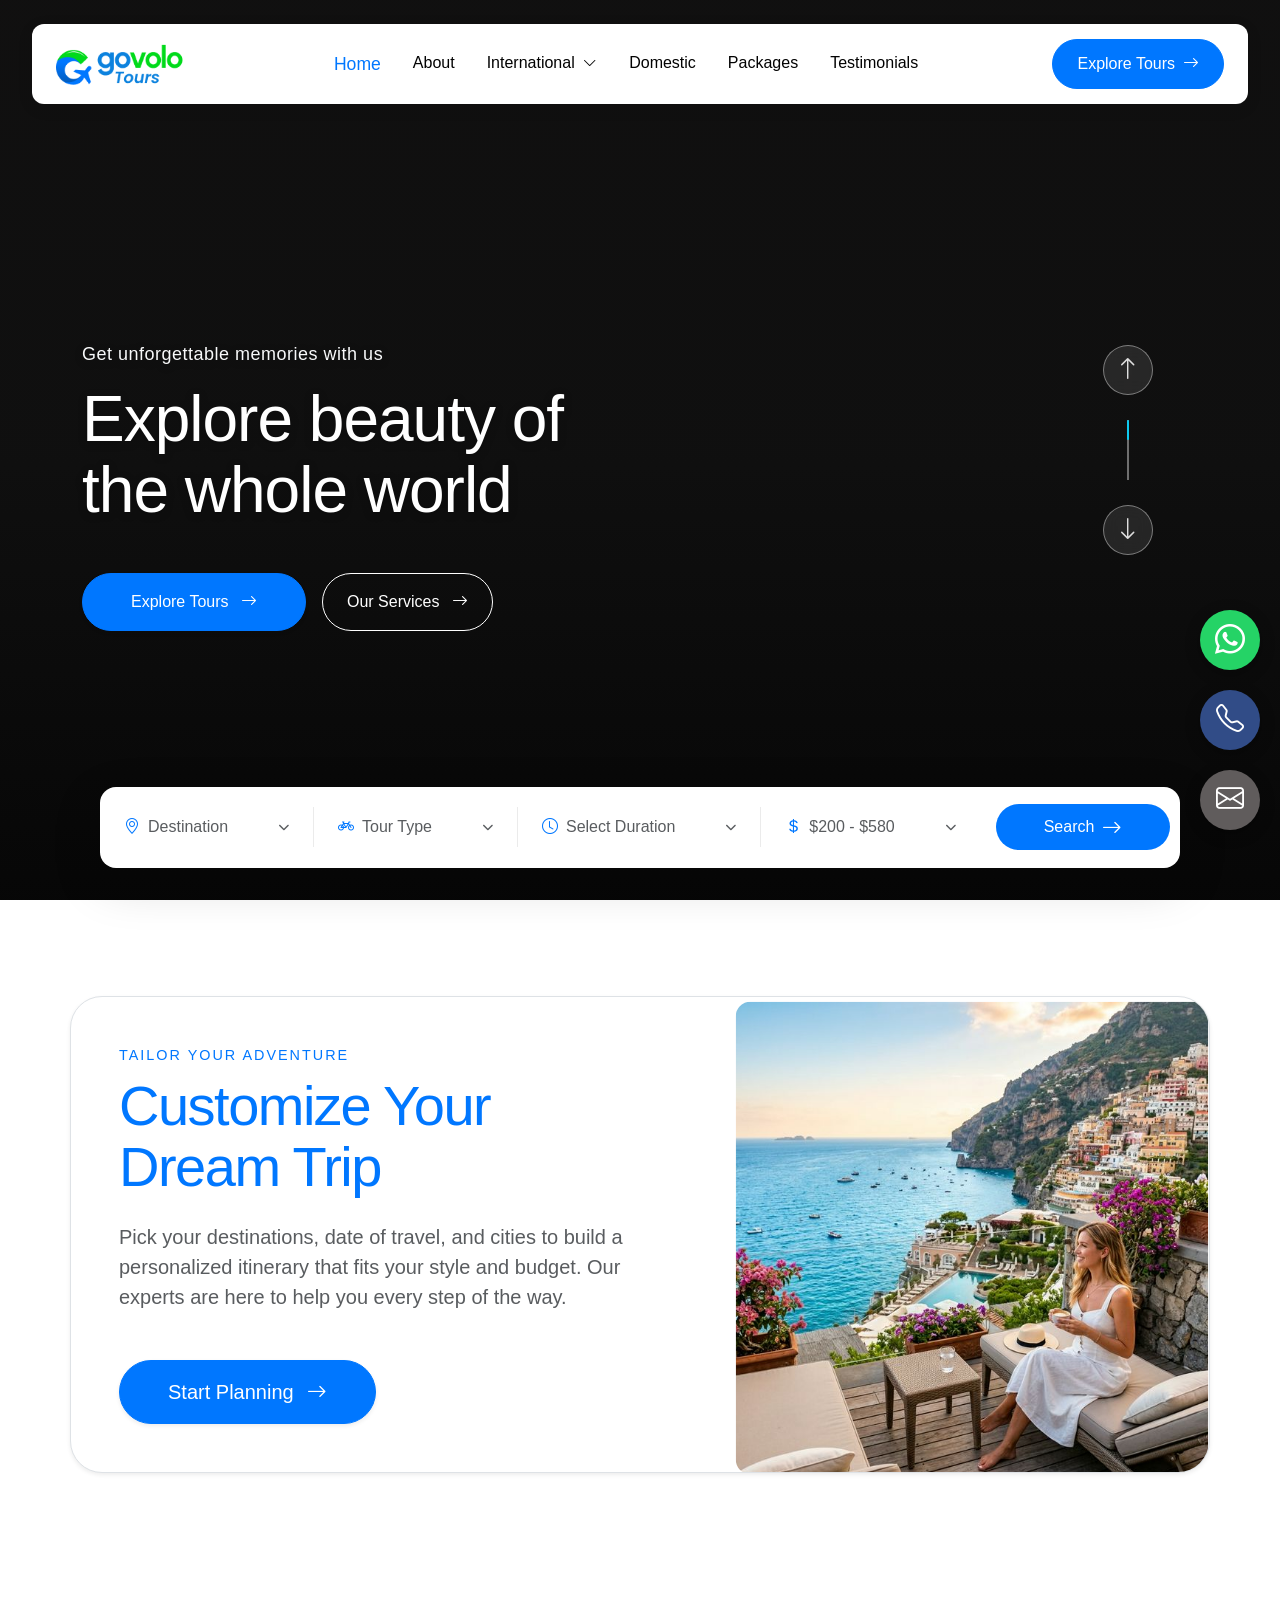
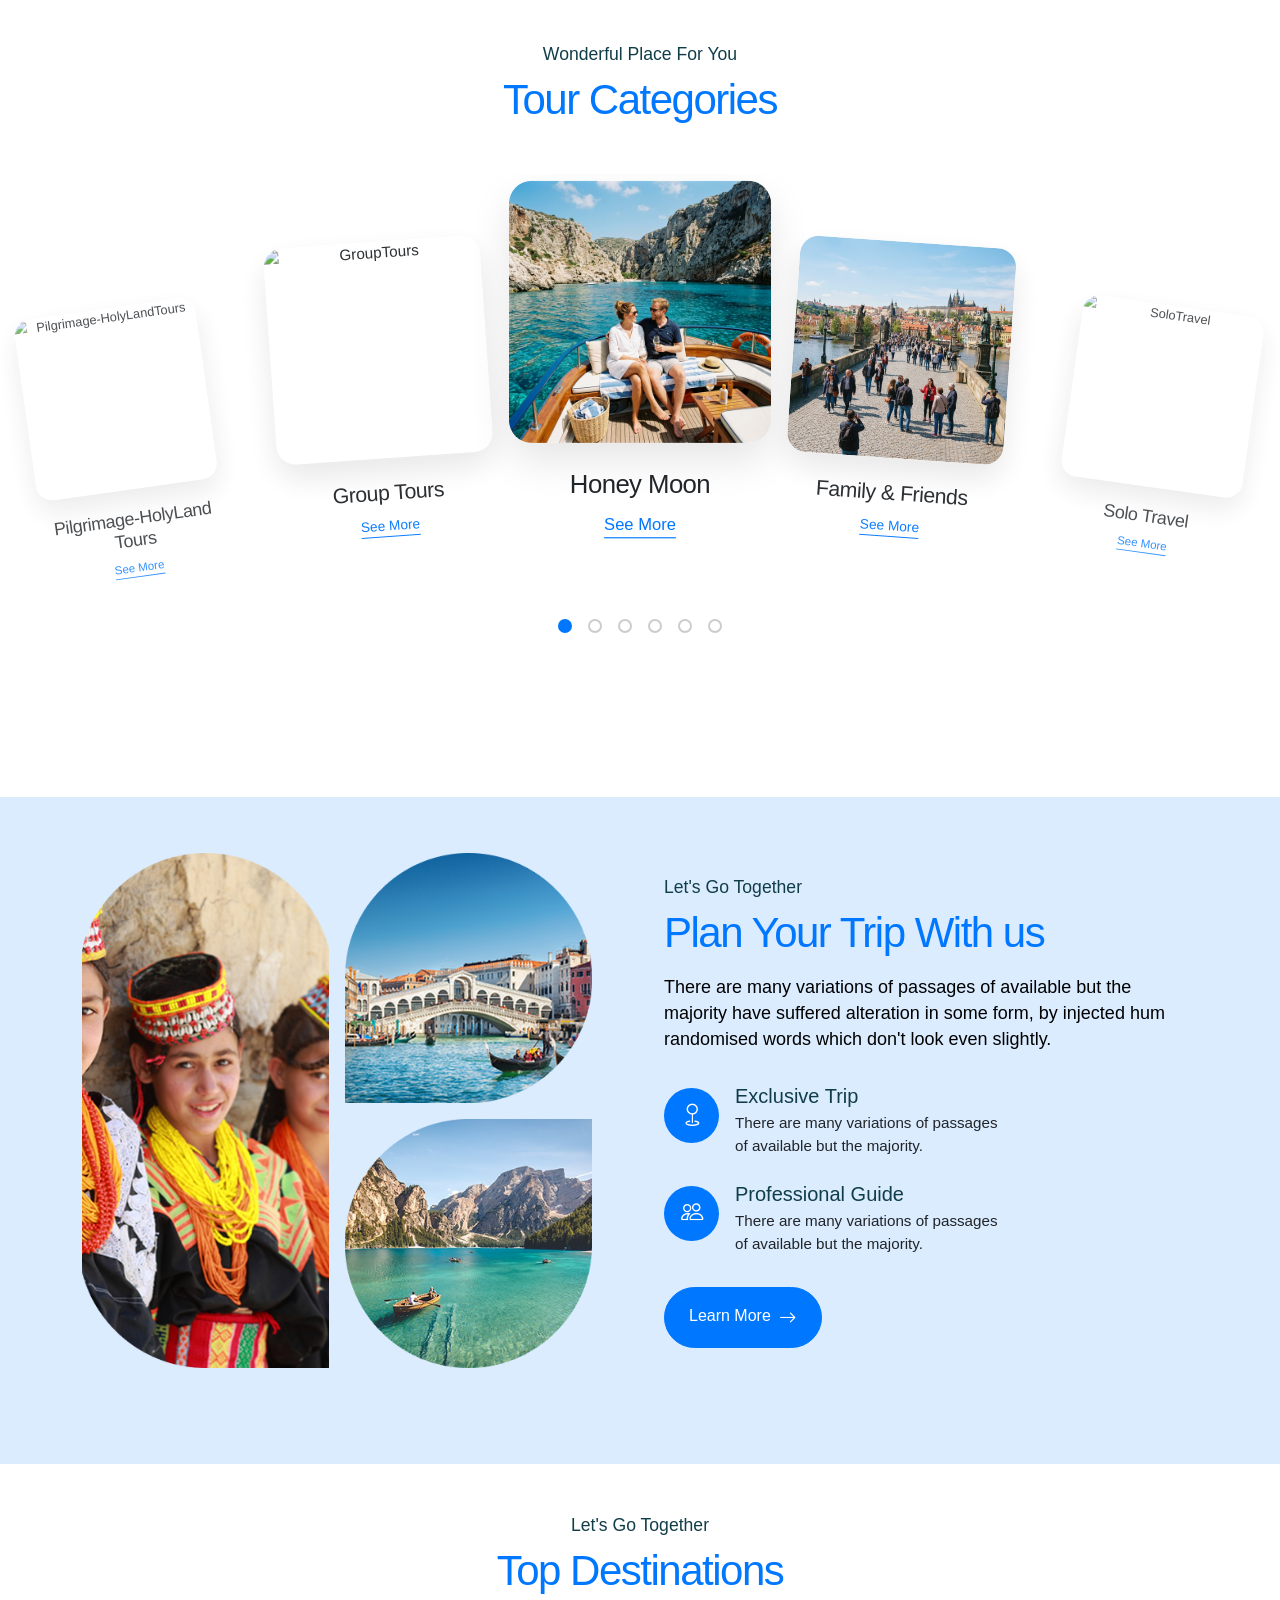
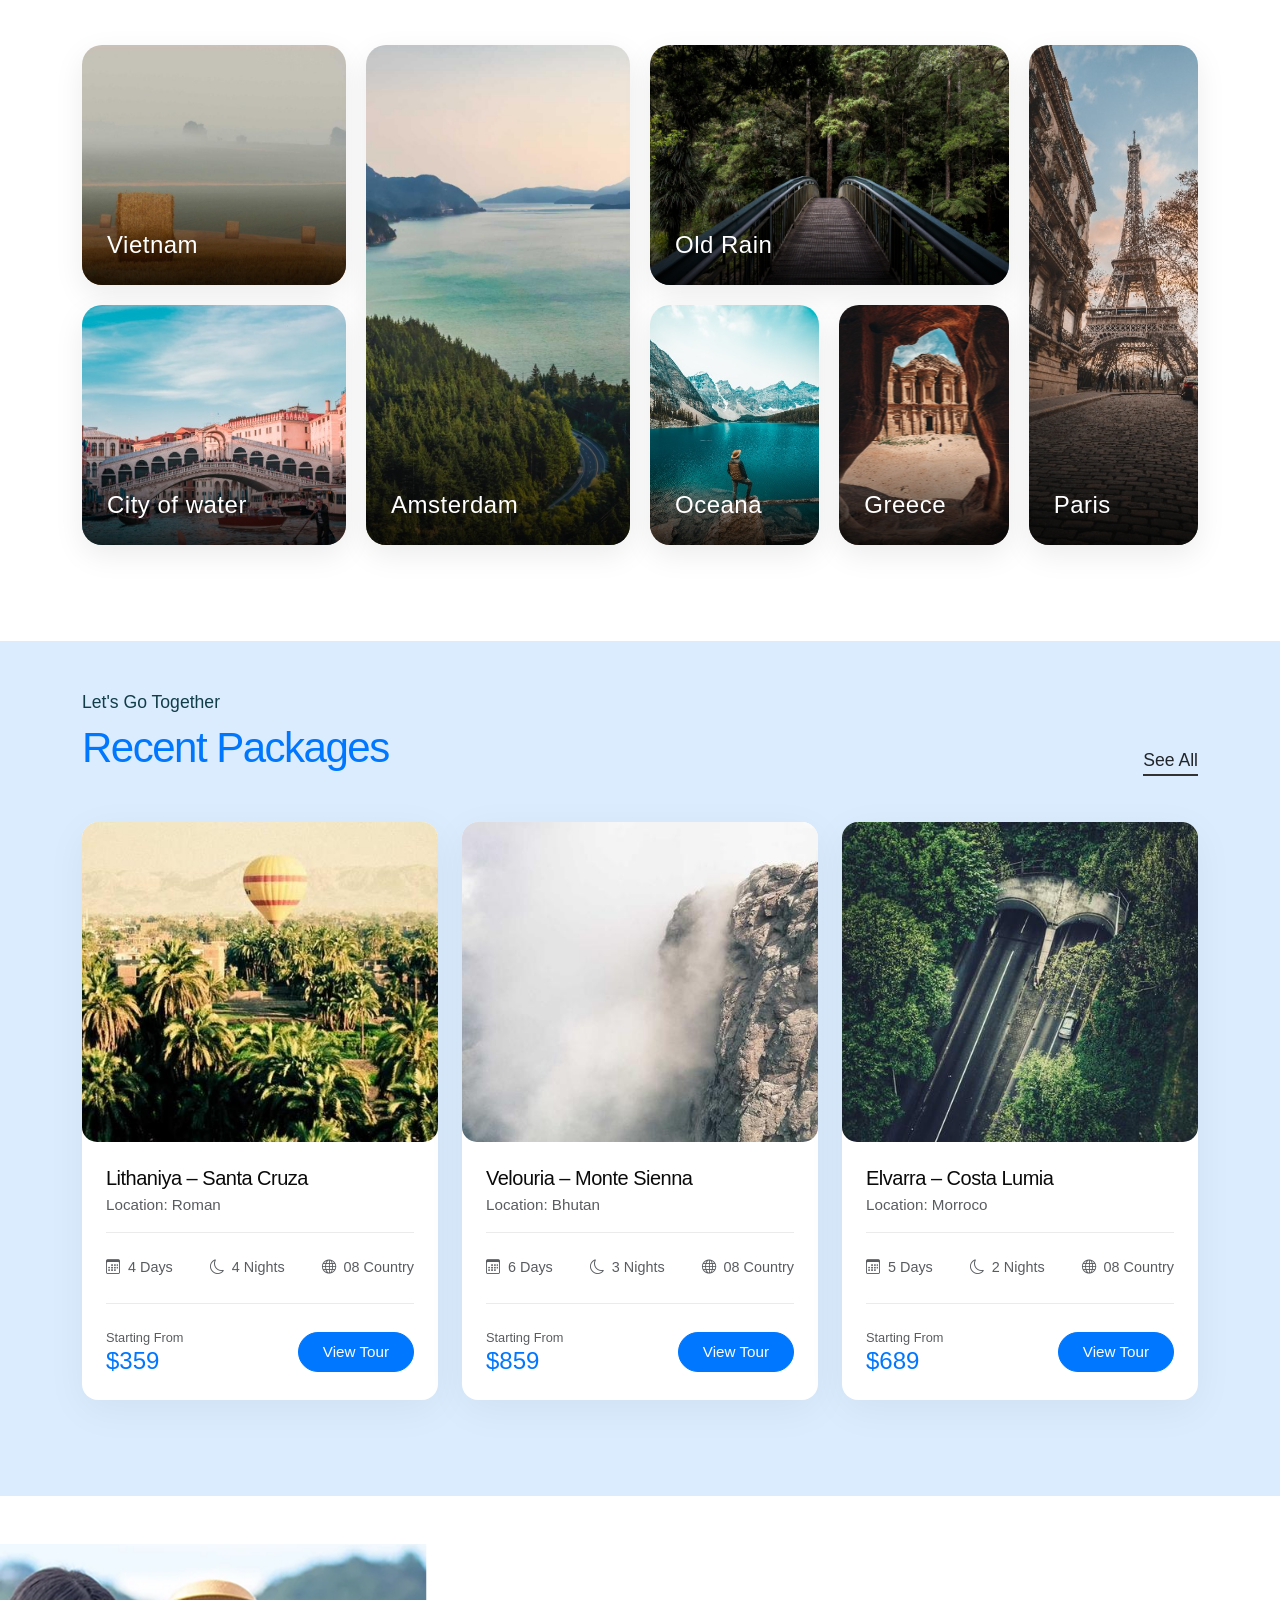
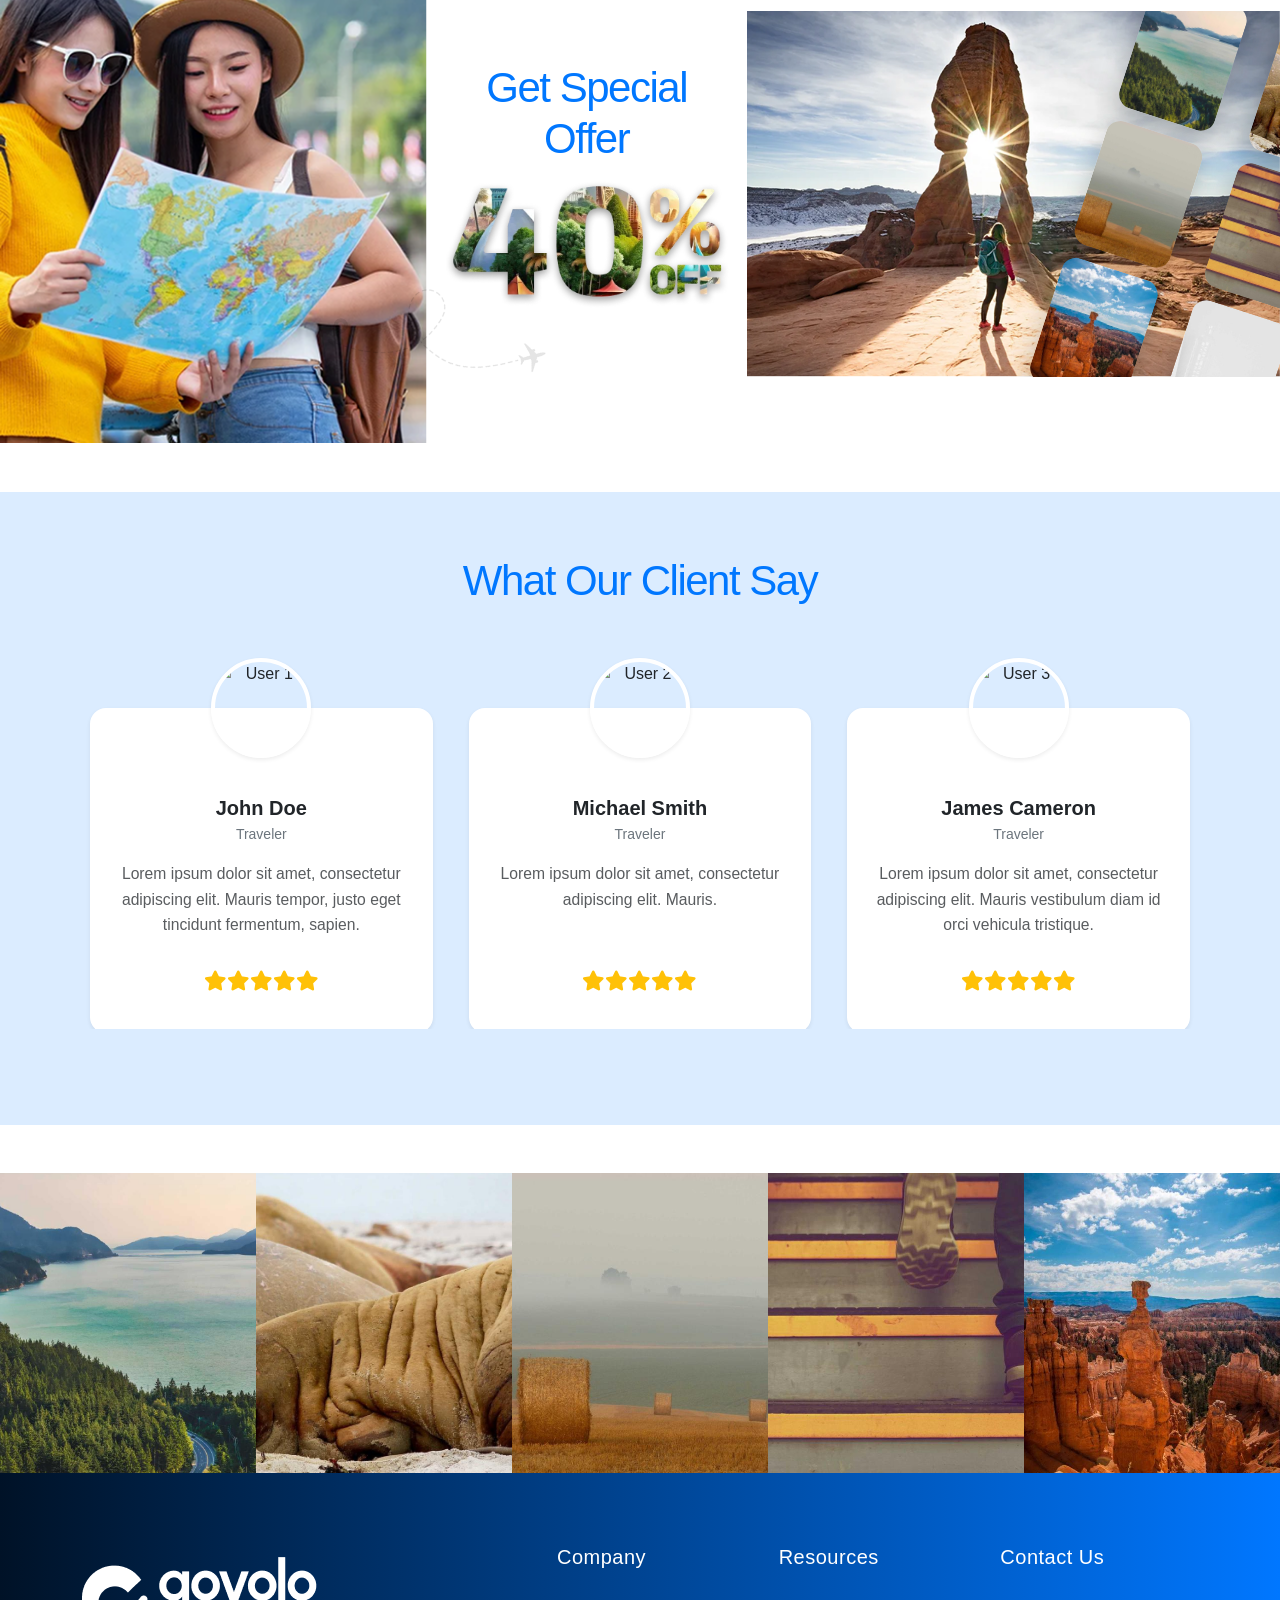
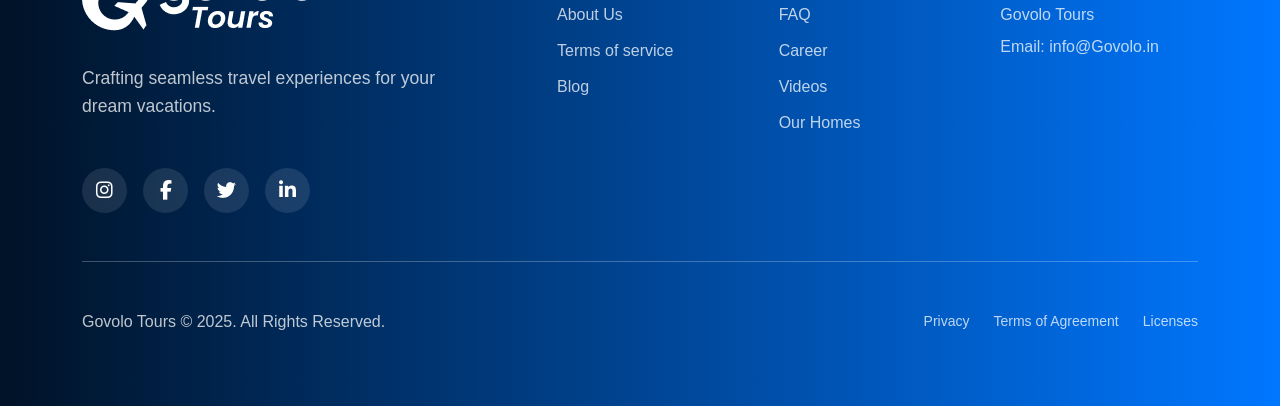
==== commit e890f50a: "update socail icon index" ====
--- a/index.html
+++ b/index.html
@@ -30,7 +30,8 @@
 <body>
 
 
-    <a href="" target="_blank" rel="noopener noreferrer" class="whatsapp-float">
+<div class="social-iconss">
+        <a href="" target="_blank" rel="noopener noreferrer" class="whatsapp-float">
         <i class="bi bi-whatsapp"></i>
     </a>
 
@@ -41,6 +42,7 @@
     <a href="mailto:[EMAIL_ADDRESS]" target="_blank" rel="noopener noreferrer" class="email-float">
         <i class="bi bi-envelope"></i>
     </a>
+</div>
 
     <!-- Desktop & Mobile Navbar -->
     <nav class="navbar navbar-expand-lg fixed-top custom-navbar">
@@ -1255,7 +1257,7 @@
             </button>
         </div>
 
-        <div class="progress-container mx-4 ms-5">
+        <div class="progress-container mx-md-4 ms-md-5">
             <div class="progress-bar-custom" id="overlay-progress-bar" style="width: 11%;"></div>
         </div>
 
@@ -1434,7 +1436,7 @@
                     </div>
 
                     <div class="row g-3 justify-content-center mb-5 mx-auto" style="max-width: 1100px;">
-                        <div class="col-12 col-md-6 col-lg-3">
+                        <div class="col-6 col-md-6 col-lg-3">
                             <label class="duration-select-card position-relative w-100 d-flex flex-column align-items-center justify-content-center">
                                 <input type="radio" name="duration" value="5" class="d-none">
                                 <div class="duration-icon-box d-flex align-items-center justify-content-center mb-3">
@@ -1445,7 +1447,7 @@
                                 <div class="check-circle"><i class="bi bi-check2"></i></div>
                             </label>
                         </div>
-                        <div class="col-12 col-md-6 col-lg-3">
+                        <div class="col-6 col-md-6 col-lg-3">
                             <label class="duration-select-card position-relative w-100 d-flex flex-column align-items-center justify-content-center">
                                 <input type="radio" name="duration" value="8" class="d-none">
                                 <div class="duration-icon-box d-flex align-items-center justify-content-center mb-3">
@@ -1456,7 +1458,7 @@
                                 <div class="check-circle"><i class="bi bi-check2"></i></div>
                             </label>
                         </div>
-                        <div class="col-12 col-md-6 col-lg-3">
+                        <div class="col-6 col-md-6 col-lg-3">
                             <label class="duration-select-card position-relative w-100 d-flex flex-column align-items-center justify-content-center">
                                 <input type="radio" name="duration" value="10" class="d-none">
                                 <div class="duration-icon-box d-flex align-items-center justify-content-center mb-3">
@@ -1467,7 +1469,7 @@
                                 <div class="check-circle"><i class="bi bi-check2"></i></div>
                             </label>
                         </div>
-                        <div class="col-12 col-md-6 col-lg-3">
+                        <div class="col-6 col-md-6 col-lg-3">
                             <label class="duration-select-card position-relative w-100 d-flex flex-column align-items-center justify-content-center">
                                 <input type="radio" name="duration" value="12" class="d-none">
                                 <div class="duration-icon-box d-flex align-items-center justify-content-center mb-3">
--- a/style.css
+++ b/style.css
@@ -446,7 +446,7 @@
 
 /* ===== Hero Section ===== */
 .hero-section {
-    min-height: 100svh;
+    min-height: 100svh !important;
 }
 
 .hero-content-box {
@@ -2801,16 +2801,26 @@
 
 
 
-
-
-
-
-
-.whatsapp-float {
+.social-iconss{
+    /* border: 2px solid red; */
     position: fixed;
     top: 80%;
     right: 20px;
     transform: translateY(-50%);
+        z-index: 1000;
+
+    transition: all 0.3s ease;
+    display: flex;
+    flex-direction: column;
+    gap: 20px;
+}
+
+
+
+
+
+.whatsapp-float {
+
 
     width: 60px;
     height: 60px;
@@ -2833,7 +2843,7 @@
 
 .whatsapp-float:hover {
     background-color: #1ebe5d;
-    transform: translateY(-50%) scale(1.1);
+    transform: translateY(-10%) scale(1.1);
     color: white;
 }
 
@@ -2862,10 +2872,8 @@
 
 
 .telephone-float {
-    position: fixed;
-    top: 91%;
-    right: 20px;
-    transform: translateY(-50%);
+ 
+
 
     width: 60px;
     height: 60px;
@@ -2888,7 +2896,7 @@
 
 .telephone-float:hover {
     background-color: #1e69be;
-    transform: translateY(-50%) scale(1.1);
+    transform: translateY(-10%) scale(1.1);
     color: white;
 }
 
@@ -2917,10 +2925,7 @@
 
 
 .email-float {
-    position: fixed;
-    top: 69%;
-    right: 20px;
-    transform: translateY(-50%);
+
 
     width: 60px;
     height: 60px;
@@ -2943,7 +2948,7 @@
 
 .email-float:hover {
     background-color: #adc0d5;
-    transform: translateY(-50%) scale(1.1);
+    transform: translateY(-10%) scale(1.1);
     color: white;
 }
 
@@ -2970,7 +2975,7 @@
 
 
 
-@media (max-width: 768px) {
+/* @media (max-width: 768px) {
 .whatsapp-float {
     top: 84%;
     right: 20px;
@@ -2988,7 +2993,7 @@
     right: 20px;
   
 }
-}
+} */
 
 
 
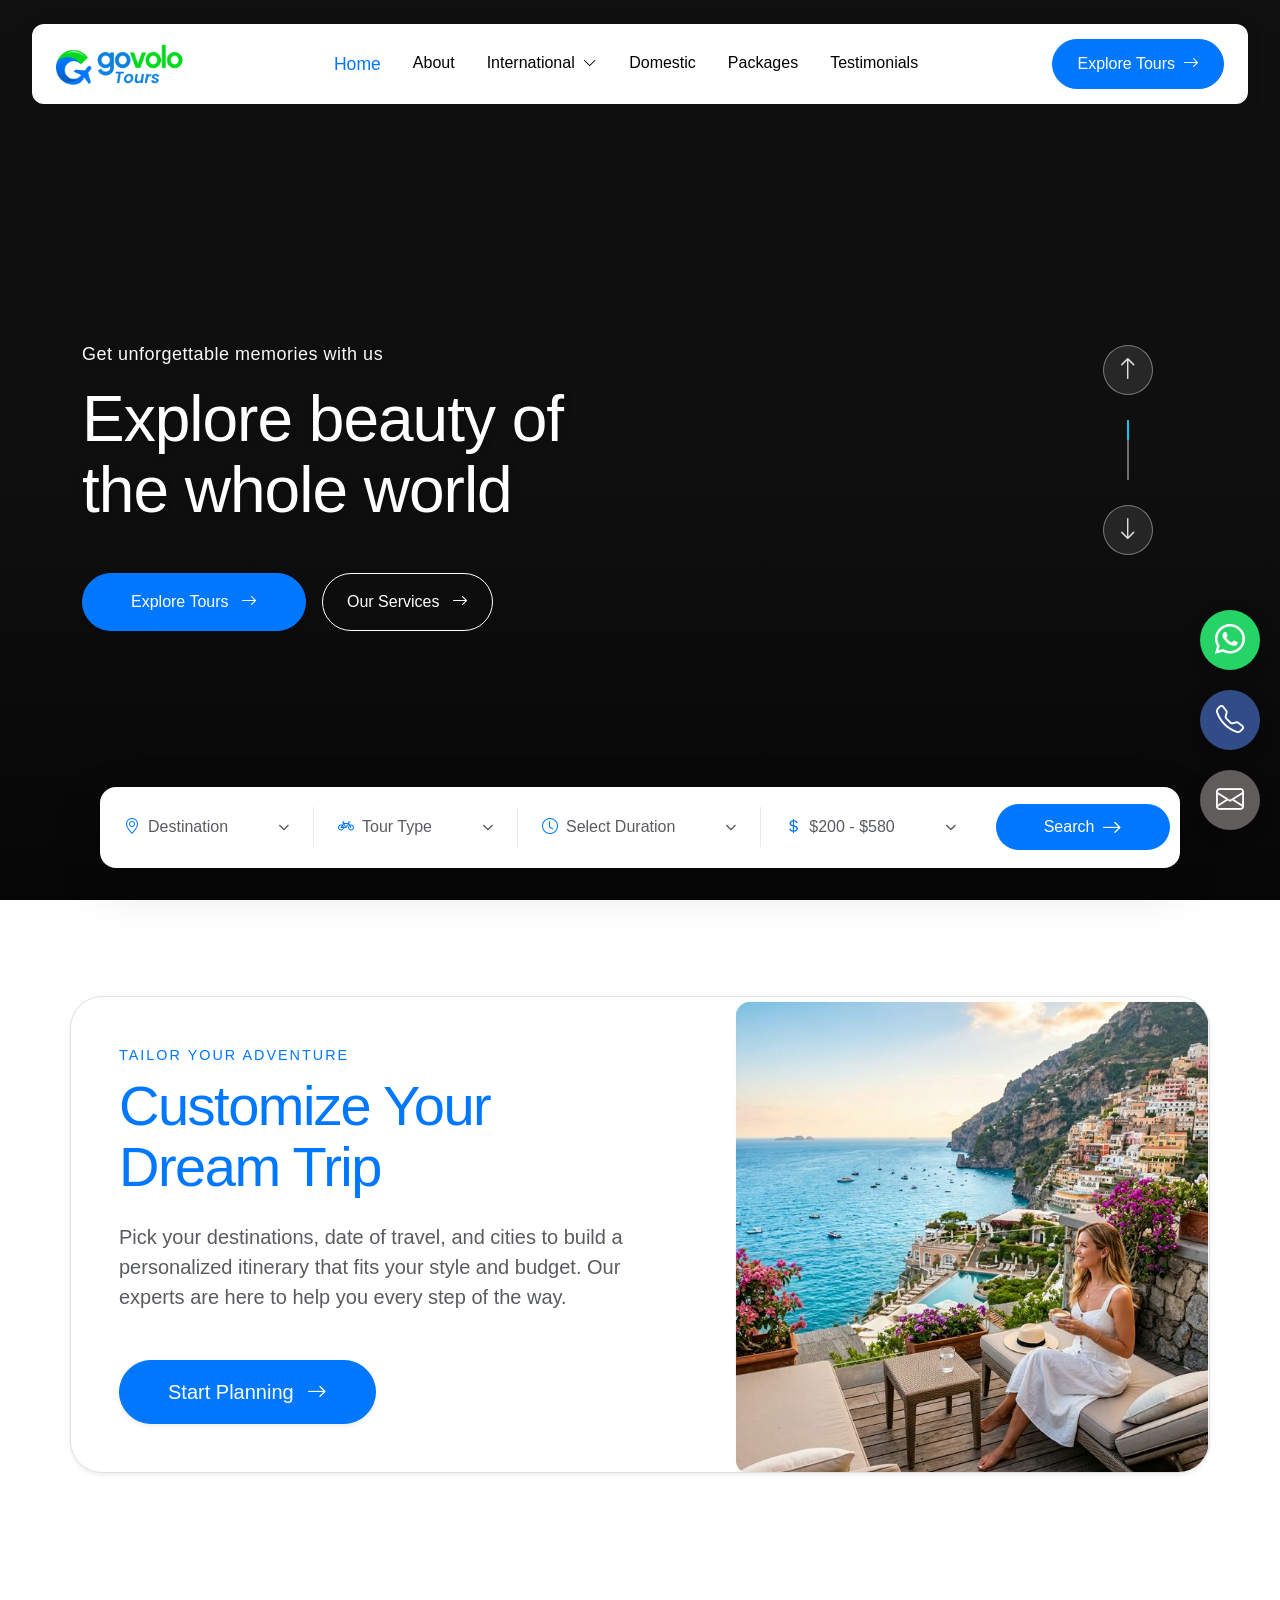
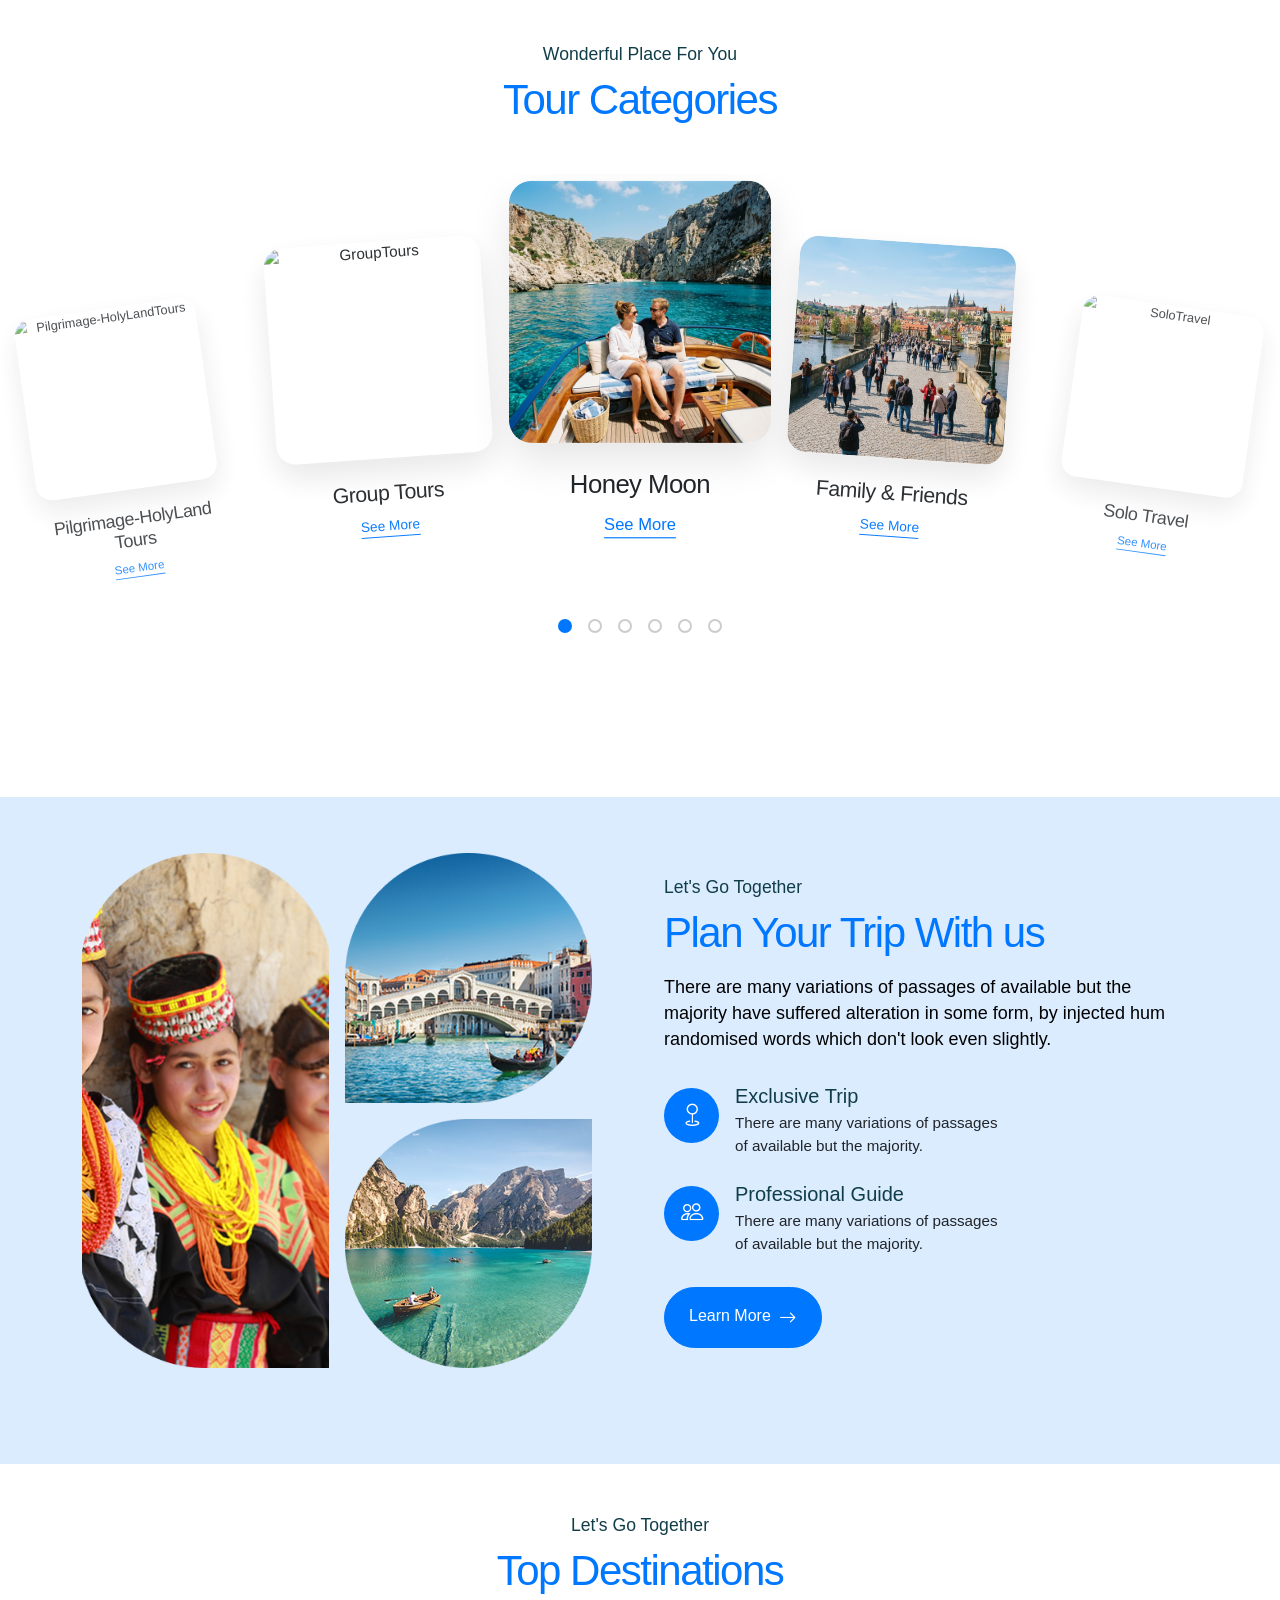
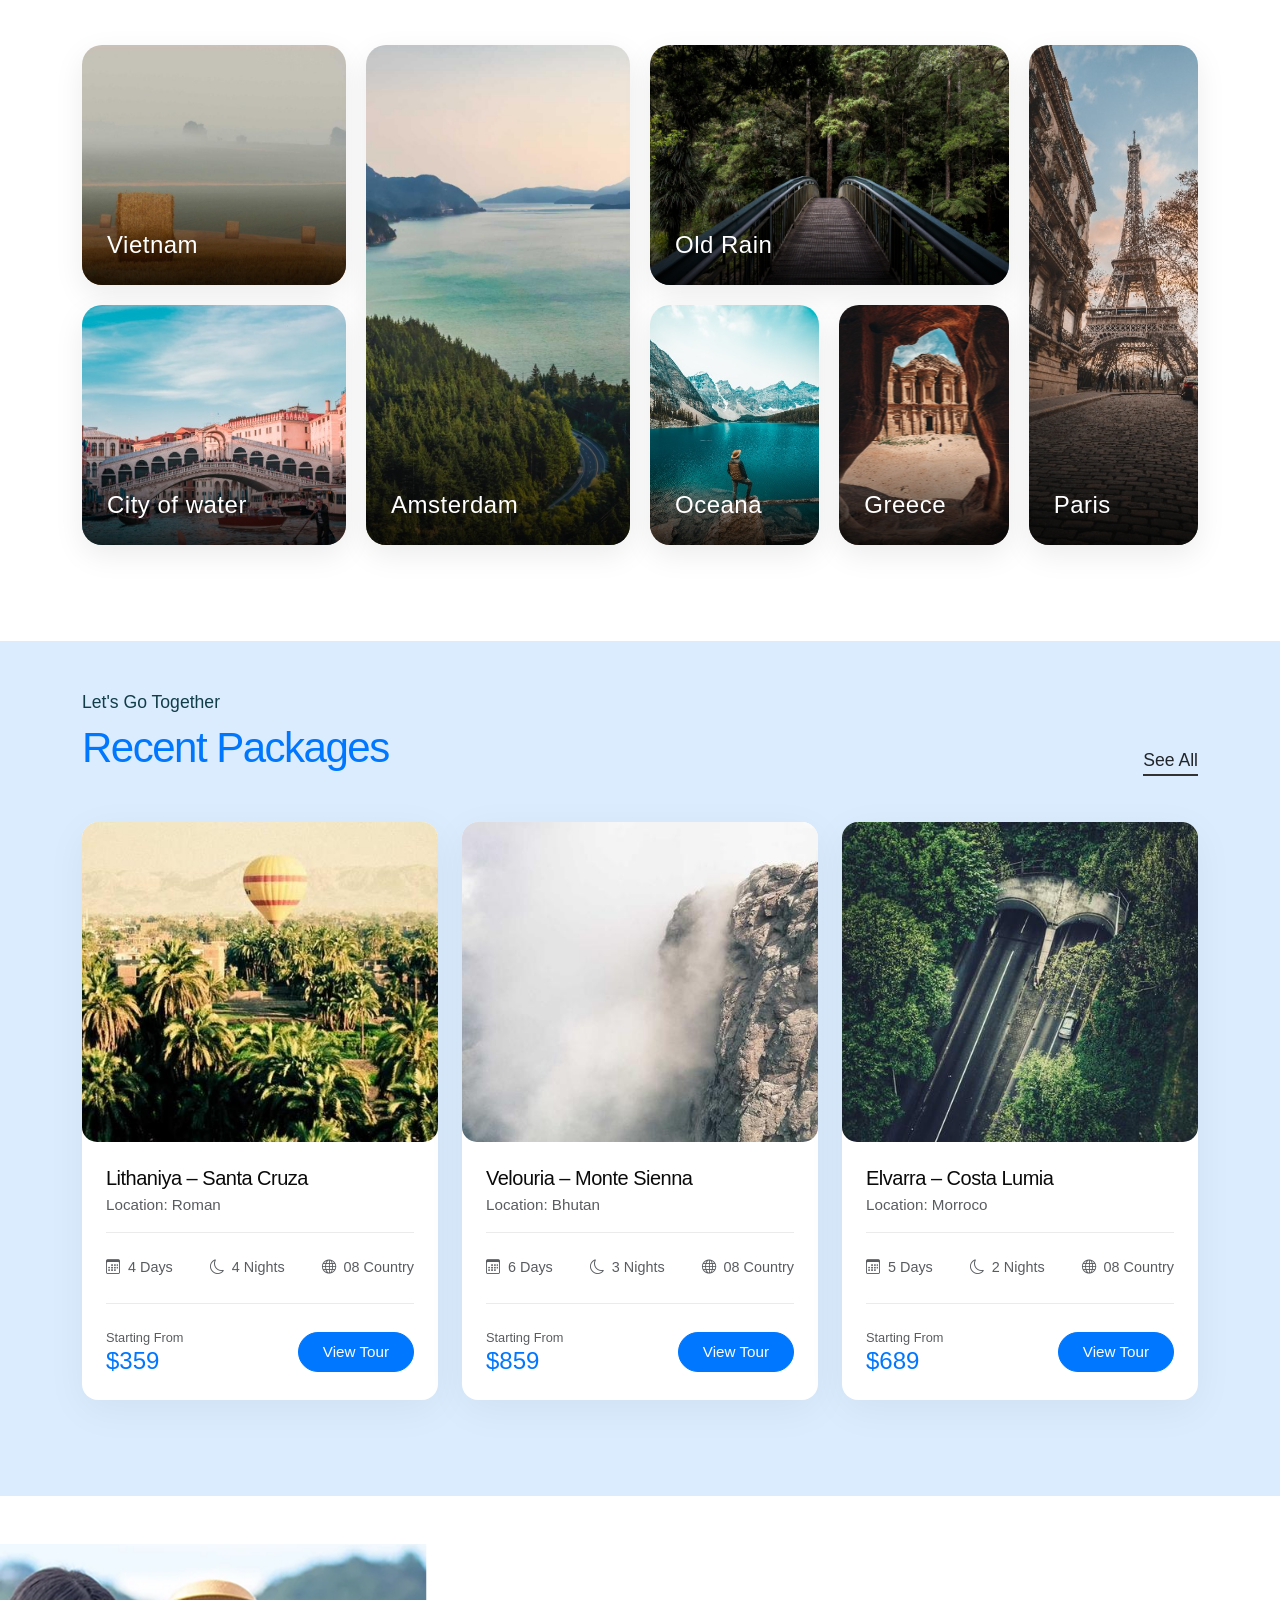
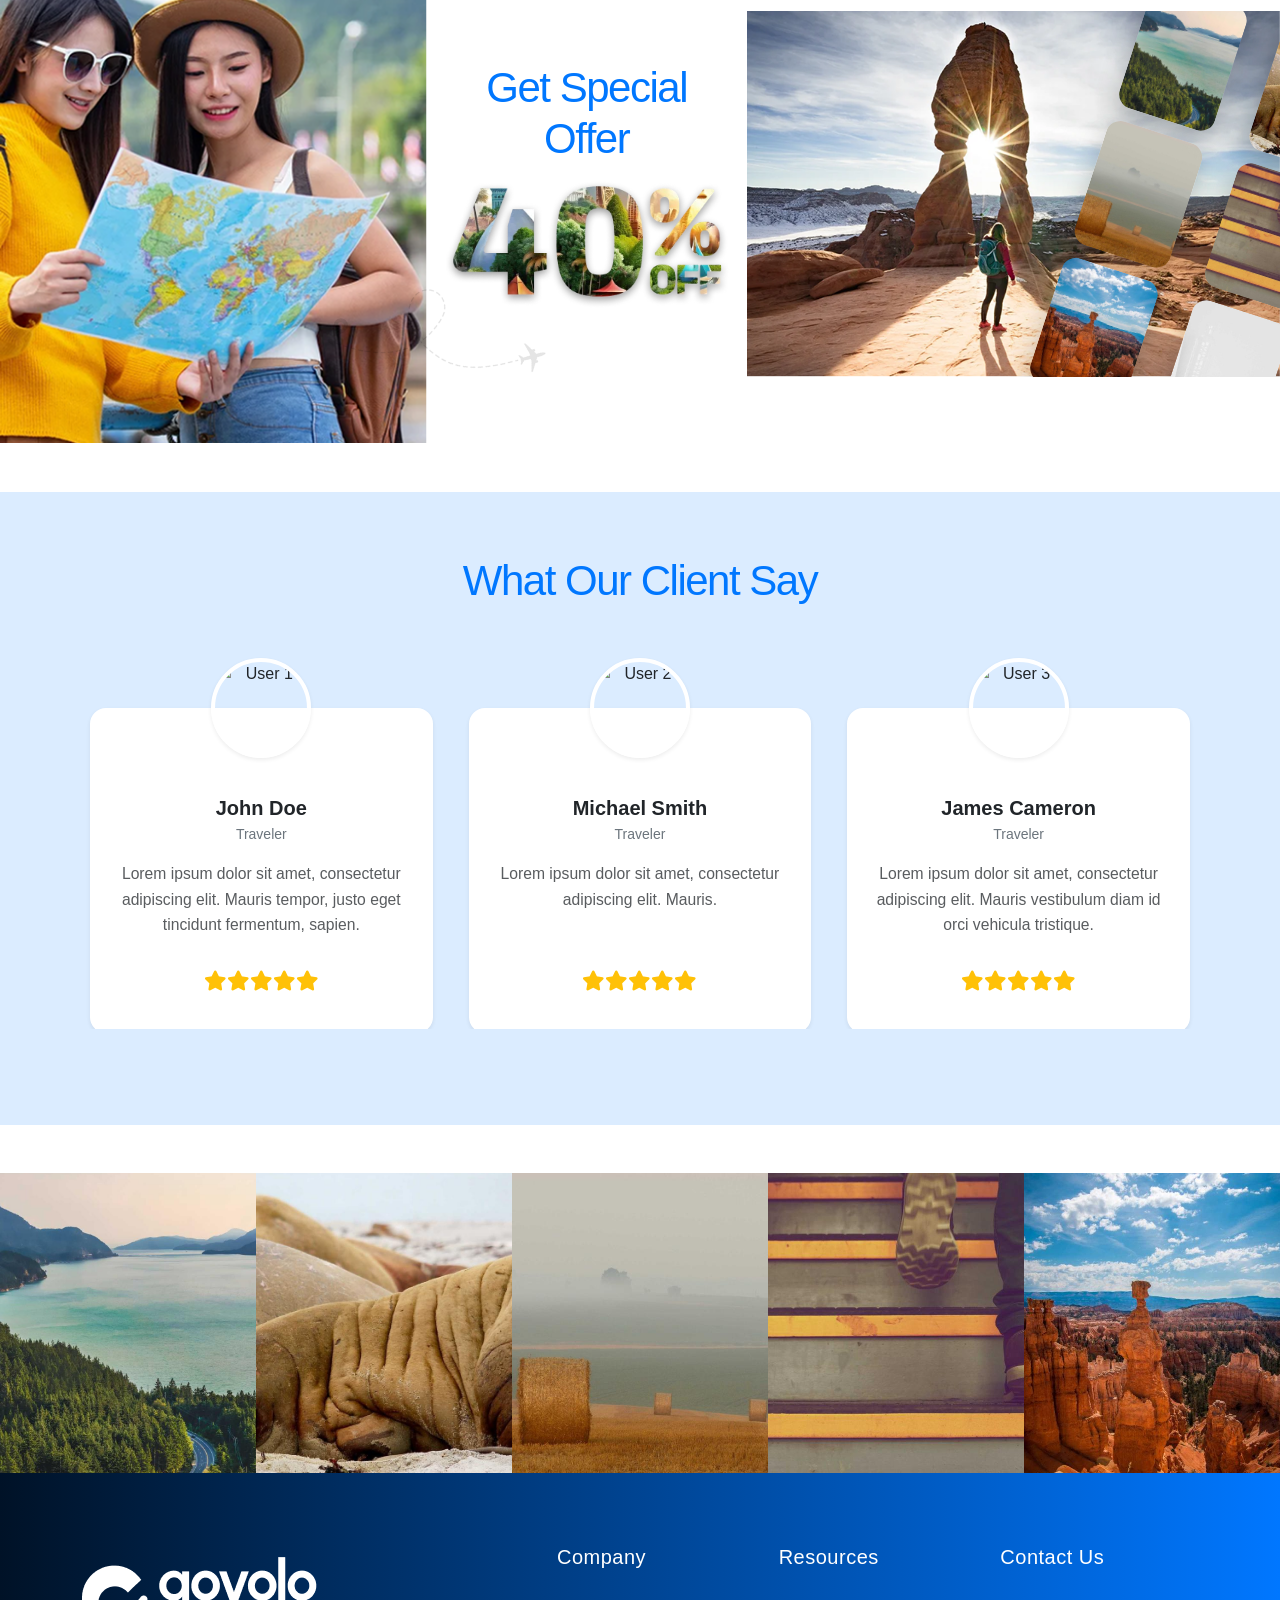
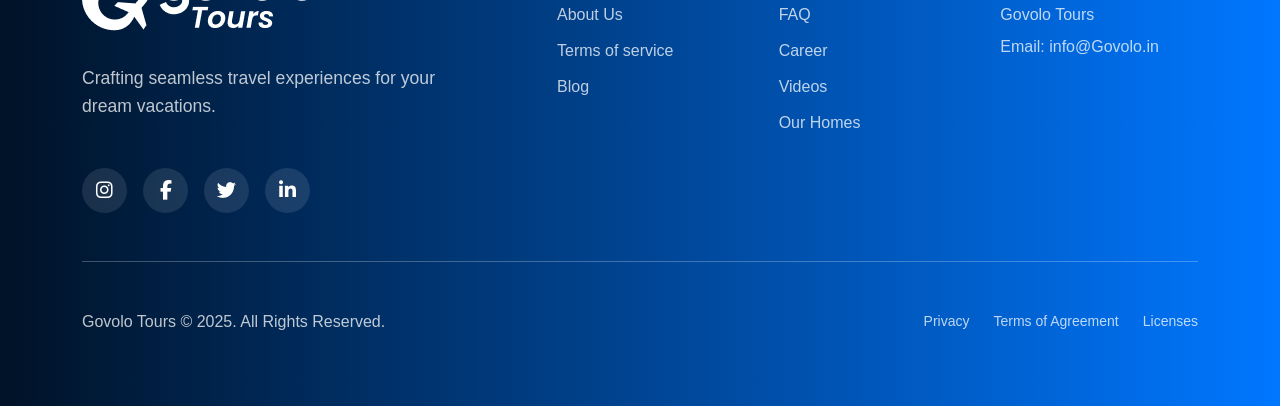
==== commit f4321e0c: "social link added" ====
--- a/index.html
+++ b/index.html
@@ -31,17 +31,18 @@
 
 
 <div class="social-iconss">
-        <a href="" target="_blank" rel="noopener noreferrer" class="whatsapp-float">
+        <a href="https://wa.me/919995409270" target="_blank" rel="noopener noreferrer" class="whatsapp-float">
         <i class="bi bi-whatsapp"></i>
     </a>
 
-    <a href="" target="_blank" rel="noopener noreferrer" class="telephone-float">
-        <i class="bi bi-telephone"></i>
-    </a>
-
-    <a href="mailto:[EMAIL_ADDRESS]" target="_blank" rel="noopener noreferrer" class="email-float">
-        <i class="bi bi-envelope"></i>
-    </a>
+<a href="tel:+919995807701" target="_blank" rel="noopener noreferrer" class="telephone-float">
+    <i class="bi bi-telephone"></i>
+</a>
+
+<a href="mailto:Reservations@govolotours.com" target="_blank" rel="noopener noreferrer" class="email-float">
+    <i class="bi bi-envelope"></i>
+</a>
+
 </div>
 
     <!-- Desktop & Mobile Navbar -->
@@ -669,7 +670,7 @@
                     <div class="category-card mx-2">
                         <img src="https://images.unsplash.com/photo-1500534314209-a25ddb2bd429"
                             alt="Adventure/Wildlife/Trekking" class="img-fluid">
-                        <h4 class="category-title mt-4 mb-2">Adventure/Wildlife/Trekking</h4>
+                        <h4 class="category-title mt-4 mb-2">Adventure / Wildlife / Trekking</h4>
                         <a href="#" class="category-link">See More</a>
                     </div>
                 </div>
--- a/style.css
+++ b/style.css
@@ -299,42 +299,27 @@
    FULL WIDTH MEGA MENU
 ========================= */
 
-
+/* =========================
+   MEGA MENU — CLEAN & MINIMAL
+========================= */
 
 .mega-menu {
     position: absolute;
-    top: 100%;
+    top: calc(100% + 6px);
     left: 0;
     width: 100%;
-    /* FULL WIDTH */
-
     background: #fff;
-    padding: 40px 0;
-
+    padding: 32px 0;
     border-radius: 16px;
-    /* bottom rounded only */
-    box-shadow: 0 15px 40px rgba(0, 0, 0, 0.08);
+    box-shadow: 0 8px 32px rgba(0, 0, 0, 0.08);
 
     opacity: 0;
     visibility: hidden;
-    transform: translateY(10px);
-    transition: all 0.25s ease;
-
+    transform: translateY(6px);
+    transition: opacity 0.22s ease, transform 0.22s ease, visibility 0.22s;
     z-index: 9999;
 }
 
-.mega-menu .col-lg-4 {
-    border-right: 1px solid #e5e5e5;
-    padding-left: 50px;
-    padding-right: 50px;
-
-}
-
-.mega-menu .col-lg-4:last-child {
-    border-right: none;
-}
-
-/* SHOW ON HOVER */
 @media (min-width: 992px) {
     .mega-parent:hover .mega-menu {
         opacity: 1;
@@ -342,10 +327,6 @@
         transform: translateY(0);
     }
 }
-
-/* =========================
-   HOVER GAP FIX (CRITICAL)
-========================= */
 
 .mega-parent::after {
     content: "";
@@ -353,38 +334,92 @@
     top: 100%;
     left: 0;
     width: 100%;
-    height: 20px;
+    height: 16px;
 }
 
 /* =========================
-   CONTENT STYLING
+   COLUMNS
 ========================= */
 
+.mega-menu .col-lg-4 {
+    padding: 0 40px;
+    border-right: 1px solid #f0f0f0;
+}
+
+.mega-menu .col-lg-4:last-child {
+    border-right: none;
+}
+
+/* =========================
+   REGION HEADING
+========================= */
+
 .mega-heading {
-    font-weight: 600;
-    margin-bottom: 15px;
-    font-size: 18px;
-}
-
-/* List */
+    font-size: 14px;
+    font-weight: 800 !important;
+    letter-spacing: 0.1em;
+    text-transform: uppercase;
+    color: #383b3f;
+    margin-bottom: 16px;
+    display: flex;
+    align-items: center;
+    gap: 7px;
+
+    /* Slide-in animation on menu open */
+    opacity: 0;
+    transform: translateY(-4px);
+    transition: opacity 0.3s ease, transform 0.3s ease;
+
+}
+
+.mega-parent:hover .mega-heading {
+    opacity: 1;
+    transform: translateY(0);
+}
+
+/* Globe / map icon before heading */
+.mega-heading::before {
+    content: "";
+    display: inline-block;
+    width: 15px;
+    height: 15px;
+    background-image: url("data:image/svg+xml,%3Csvg xmlns='http://www.w3.org/2000/svg' viewBox='0 0 24 24' fill='none' stroke='%236b7280' stroke-width='2' stroke-linecap='round' stroke-linejoin='round'%3E%3Ccircle cx='12' cy='12' r='10'/%3E%3Cpath d='M2 12h20M12 2a15.3 15.3 0 0 1 4 10 15.3 15.3 0 0 1-4 10 15.3 15.3 0 0 1-4-10 15.3 15.3 0 0 1 4-10z'/%3E%3C/svg%3E");
+    background-size: cover;
+    background-repeat: no-repeat;
+    flex-shrink: 0;
+}
+
+/* Stagger heading animations per column */
+.mega-menu .col-lg-4:nth-child(1) .mega-heading { transition-delay: 0.05s; }
+.mega-menu .col-lg-4:nth-child(2) .mega-heading { transition-delay: 0.1s; }
+.mega-menu .col-lg-4:nth-child(3) .mega-heading { transition-delay: 0.15s; }
+
+/* =========================
+   DESTINATION LIST
+========================= */
+
 .mega-list {
     list-style: none;
     padding: 0;
+    margin: 0;
 }
 
 .mega-list li {
-    font-size: 15px;
-    margin-bottom: 12px;
+    font-size: 14.5px;
+    color: #1f2937;
+    padding: 7px 0;
     display: flex;
     align-items: center;
-    gap: 10px;
+    gap: 8px;
     cursor: pointer;
-    transition: 0.2s ease;
+    border-radius: 6px;
+    transition: color 0.15s ease, transform 0.15s ease;
+    line-height: 1.4;
 }
 
 .mega-list li:hover {
-    color: #0d6efd;
-    transform: translateX(4px);
+    color: #2563eb;
+    transform: translateX(3px);
 }
 
 /* =========================
@@ -393,52 +428,66 @@
 
 .badge {
     font-size: 10px;
-    padding: 4px 10px;
+    font-weight: 500;
+    padding: 4px 8px;
     border-radius: 20px;
+    letter-spacing: 0.03em;
+    flex-shrink: 0;
+}
+
+.badge-trending {
+    background: #edf5fb !important;
+    color: var(--primary-blue) !important;
+}
+
+.badge-honeymoon {
+    background: #fce7f3;
+    color: #be185d;
+}
+
+.badge-budget {
+    background: #fef3c7;
+    color: #92400e;
+}
+
+/* =========================
+   VIEW ALL LINK
+========================= */
+
+/* .mega-list li:last-child {
+    margin-top: 6px;
+    padding-top: 12px;
+    border-top: 1px solid #f3f4f6;
+} */
+
+.view-all {
+    font-size: 13px;
     font-weight: 600;
-}
-
-.badge-trending {
-    background: #f8caca;
-    color: #a94442;
-}
-
-.badge-honeymoon {
-    background: #e7c6d3;
-    color: #7a2e4d;
-}
-
-.badge-budget {
-    background: #e9dfd7;
-    color: #5a4634;
+    color: #2563eb;
+    text-decoration: none;
+    transition: gap 0.15s ease;
+    display: inline-flex;
+    align-items: center;
+    gap: 4px;
+}
+
+.view-all:hover {
+    color: #1d4ed8;
+    gap: 7px;
 }
 
 /* =========================
-   VIEW ALL
+   DROPDOWN ICON ROTATION
 ========================= */
 
-.view-all {
-    font-weight: 600;
-    color: #2c3e50;
-    text-decoration: none;
-}
-
-.view-all:hover {
-    color: #0d6efd;
-}
-
-/* =========================
-   ARROW ROTATION
-========================= */
-
 .dropdown-icon {
-    transition: transform 0.3s ease;
+    display: inline-block;
+    transition: transform 0.22s ease;
 }
 
 .mega-parent:hover .dropdown-icon {
     transform: rotate(180deg);
 }
-
 
 
 
@@ -2975,25 +3024,31 @@
 
 
 
-/* @media (max-width: 768px) {
+@media (max-width: 768px) {
 .whatsapp-float {
-    top: 84%;
-    right: 20px;
+width: 40px;
+    height: 40px;
+    font-size: 20px;
+
   
 }
 
 .telephone-float {
-    top: 93%;
-    right: 20px;
+width: 40px;
+    height: 40px;
+    font-size: 20px;
+
   
 }
 
 .email-float {
-    top: 75%;
-    right: 20px;
+width: 40px;
+    height: 40px;
+    font-size: 20px;
+
   
 }
-} */
+}
 
 
 
